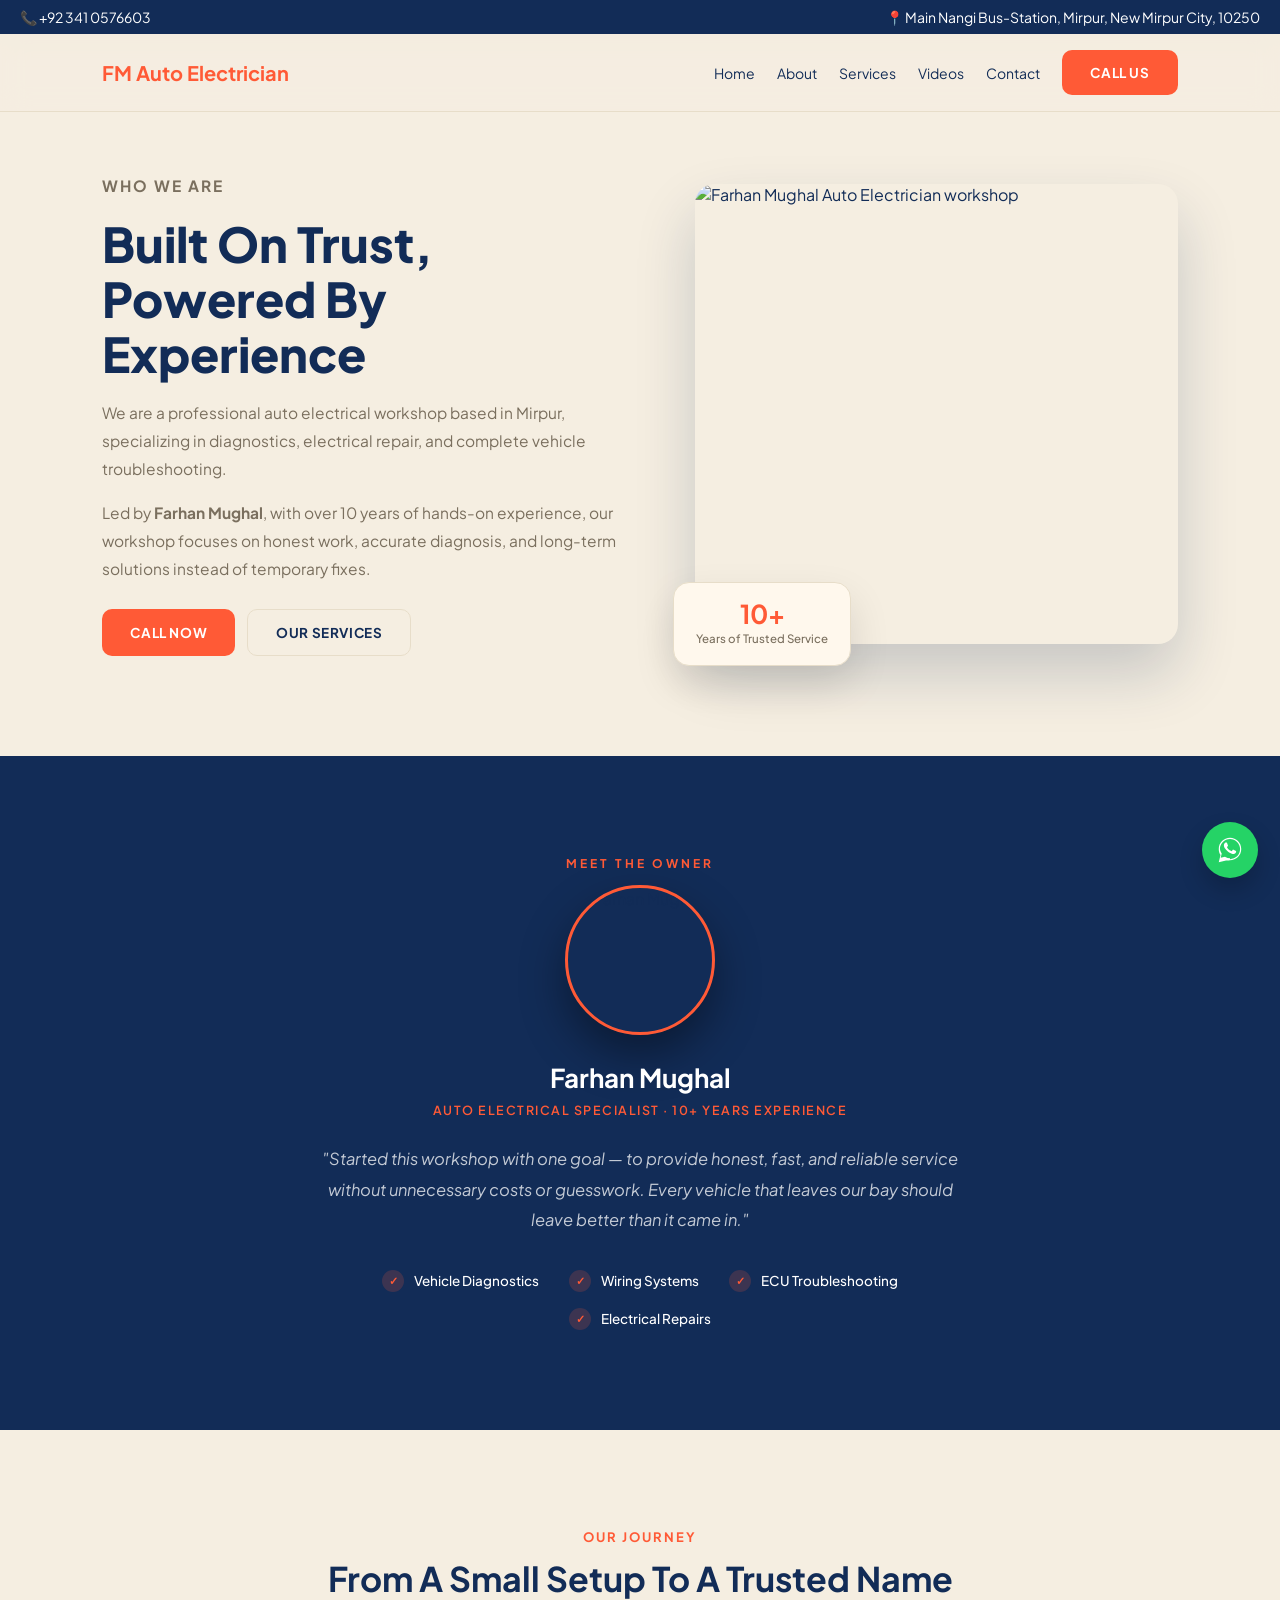
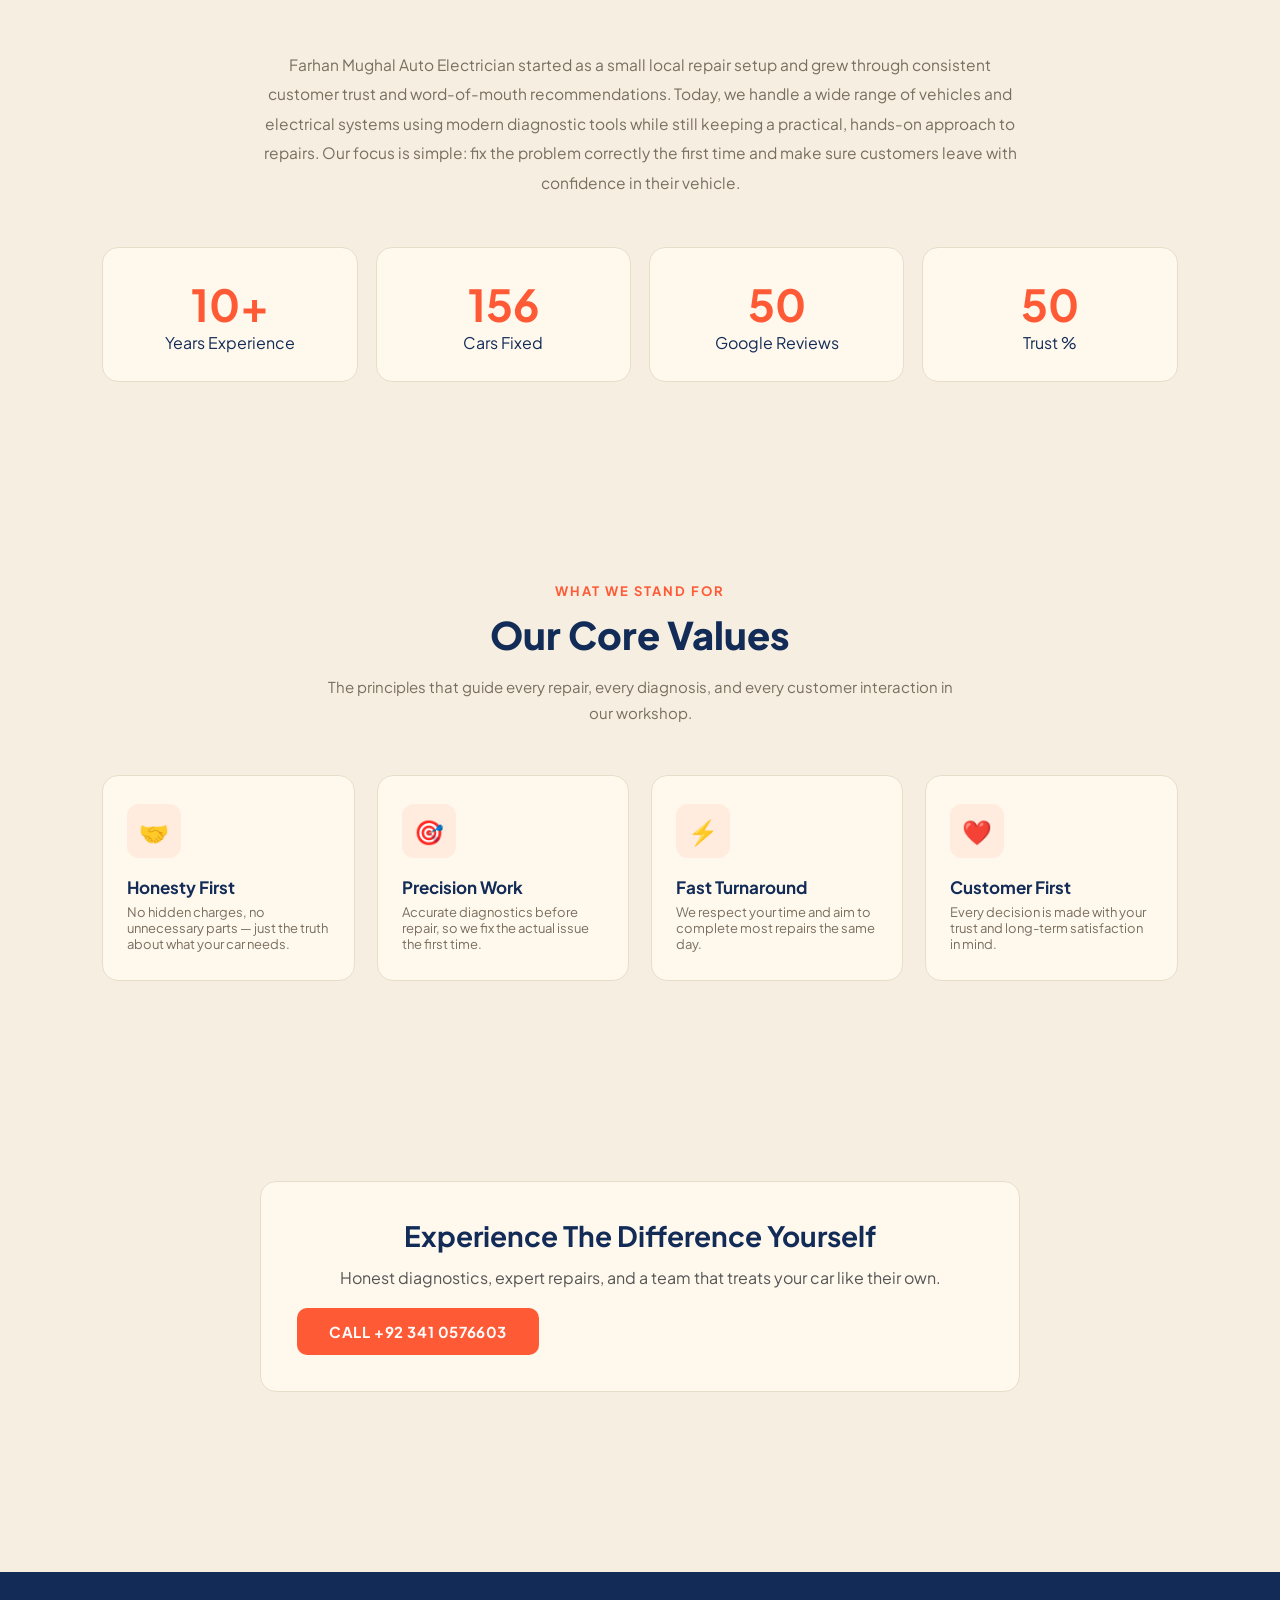
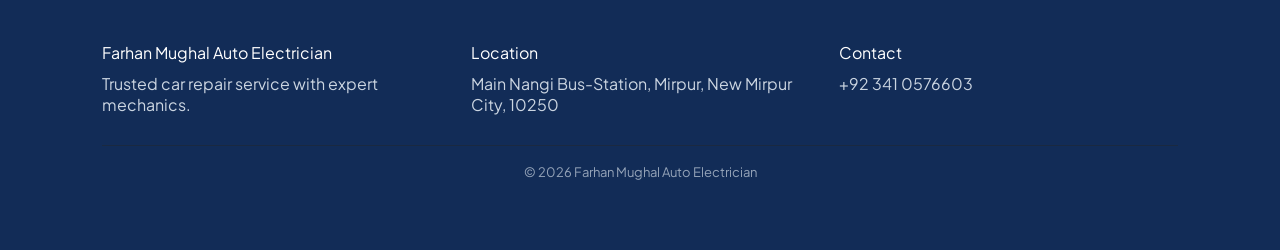
==== about.html @ 9ba1521e "Files Added (i)." ====
<!DOCTYPE html>
<html lang="en">

<head>
  <meta charset="UTF-8" />
  <meta name="viewport" content="width=device-width, initial-scale=1.0" />
  <title>About Us - Farhan Mughal Auto Electrician</title>
  <link rel="stylesheet" href="style.css">

  <link href="https://fonts.googleapis.com/css2?family=Plus+Jakarta+Sans:wght@300;400;500;600;700;800&display=swap" rel="stylesheet">

  <style>
    /* ===== ABOUT HERO ===== */
    .about-hero {
      padding-top: 60px;
    }

    .about-hero-grid {
      display: grid;
      grid-template-columns: 1.05fr 0.95fr;
      gap: 60px;
      align-items: center;
    }

    .about-hero-text h1 {
      font-size: clamp(32px, 4vw, 48px);
      font-weight: 800;
      color: var(--dark);
      line-height: 1.15;
      margin-bottom: 18px;
    }

    .about-hero-text p {
      color: var(--muted);
      line-height: 1.8;
      font-size: 15.5px;
      margin-bottom: 16px;
      max-width: 520px;
    }

    .about-hero-text .hero-buttons {
      margin-top: 26px;
      margin-bottom: 0;
    }

    .about-hero-image {
      position: relative;
    }

    .about-hero-image img {
      width: 100%;
      height: 460px;
      object-fit: cover;
      border-radius: 20px;
      box-shadow: 0 30px 60px rgba(18, 44, 87, 0.2);
      display: block;
    }

    .about-hero-badge {
      position: absolute;
      bottom: -22px;
      left: -22px;
      background: var(--card);
      border: 1px solid var(--border);
      border-radius: 16px;
      padding: 18px 22px;
      box-shadow: 0 18px 40px rgba(0, 0, 0, 0.12);
      display: flex;
      align-items: center;
      gap: 4px;
      flex-direction: column;
    }

    .about-hero-badge strong {
      font-size: 26px;
      color: var(--primary);
      line-height: 1;
    }

    .about-hero-badge span {
      font-size: 11.5px;
      color: var(--muted);
      text-align: center;
      line-height: 1.4;
      font-weight: 500;
    }

    /* Light-background outline button variant (dark hero uses .btn.outline already) */
    .btn.outline-dark {
      background: transparent;
      border: 1px solid var(--border);
      color: var(--dark);
      box-shadow: none;
    }

    .btn.outline-dark:hover {
      background: var(--dark);
      color: #fff;
      border-color: var(--dark);
    }

    @media (max-width: 900px) {
      .about-hero-grid {
        grid-template-columns: 1fr;
      }

      .about-hero-image {
        order: -1;
      }

      .about-hero-text {
        text-align: center;
      }

      .about-hero-text p {
        margin-left: auto;
        margin-right: auto;
      }

      .about-hero-text .hero-buttons {
        justify-content: center;
      }

      .about-hero-badge {
        position: static;
        margin: 18px auto 0;
      }
    }

    /* ===== OWNER SPOTLIGHT ===== */
    #owner.owner-spotlight-section {
      background: var(--dark);
      text-align: center;
    }

    .owner-photo-wrap {
      width: 150px;
      height: 150px;
      border-radius: 50%;
      overflow: hidden;
      margin: 0 auto 26px;
      border: 3px solid var(--primary);
      box-shadow: 0 20px 45px rgba(0, 0, 0, 0.4);
    }

    .owner-photo-wrap img {
      width: 100%;
      height: 100%;
      object-fit: cover;
      display: block;
    }

    .owner-spotlight-section h3 {
      color: #fff;
      font-size: 26px;
      font-weight: 700;
      margin-bottom: 8px;
    }

    .owner-role {
      color: var(--primary);
      font-weight: 600;
      font-size: 12.5px;
      text-transform: uppercase;
      letter-spacing: 1.5px;
      margin-bottom: 26px;
    }

    .owner-quote {
      max-width: 640px;
      margin: 0 auto 34px;
      color: rgba(255, 255, 255, 0.75);
      font-size: 16.5px;
      line-height: 1.85;
      font-style: italic;
    }

    .owner-creds {
      list-style: none;
      display: flex;
      flex-wrap: wrap;
      justify-content: center;
      gap: 16px 30px;
      max-width: 680px;
      margin: 0 auto;
      padding: 0;
    }

    .owner-creds li {
      display: flex;
      align-items: center;
      gap: 10px;
      font-size: 13.5px;
      font-weight: 500;
      color: #fff;
    }

    .owner-creds li::before {
      content: "✓";
      width: 22px;
      height: 22px;
      border-radius: 50%;
      background: rgba(255, 90, 54, 0.18);
      color: var(--primary);
      display: flex;
      align-items: center;
      justify-content: center;
      font-size: 11px;
      font-weight: bold;
      flex-shrink: 0;
    }

    @media (max-width: 600px) {
      .owner-creds {
        flex-direction: column;
        align-items: center;
      }
    }

    /* ===== STORY / JOURNEY ===== */
    .story-copy {
      max-width: 760px;
      margin: 0 auto 50px;
      text-align: center;
      color: var(--muted);
      line-height: 1.9;
      font-size: 15.5px;
    }

    /* ===== CTA CARD ===== */
    .cta-card {
      max-width: 760px;
      margin: 0 auto;
      text-align: center;
      align-items: center;
    }

    .cta-card .btn {
      text-decoration: none;
    }
  </style>
</head>

<body>
  <div class="top-bar">
    <div class="top-bar-left">
      📞 +92 341 0576603
    </div>

    <div class="top-bar-right">
      📍 Main Nangi Bus-Station, Mirpur, New Mirpur City, 10250
    </div>
  </div>

  <!-- NAV -->
  <div class="navbar">
    <div class="logo">
      FM <span>Auto Electrician</span>
    </div>

    <button type="button" class="menu-toggle" id="menuToggle" aria-label="Open menu">☰</button>

    <ul>
      <li><a href="index.html">Home</a></li>
      <li><a href="about.html">About</a></li>
      <li><a href="index.html#services">Services</a></li>
      <li><a href="videos.html">Videos</a></li>
      <li><a href="index.html#contact">Contact</a></li>
      <li><a href="tel:+923410576603" class="btn" style="text-decoration:none; color:white;">Call Us</a></li>
    </ul>
  </div>

  <div class="sidebar" id="sidebar" aria-hidden="true">
    <div class="close-btn" id="closeBtn" role="button" tabindex="0" aria-label="Close menu">✕</div>
    <a href="index.html">Home</a>
    <a href="about.html">About</a>
    <a href="index.html#services">Services</a>
    <a href="videos.html">Videos</a>
    <a href="index.html#contact">Contact</a>
    <a href="tel:+923410576603" class="call-btn">Call Us</a>
  </div>
  <div class="overlay" id="overlay"></div>

  <!-- ABOUT HERO -->
  <section class="about-hero">
    <div class="about-hero-grid">

      <div class="about-hero-text">
        <p class="services-eyebrow">Who We Are</p>
        <h1>Built On Trust, Powered By Experience</h1>
        <p>
          We are a professional auto electrical workshop based in Mirpur, specializing in diagnostics,
          electrical repair, and complete vehicle troubleshooting.
        </p>
        <p>
          Led by <strong>Farhan Mughal</strong>, with over 10 years of hands-on experience, our workshop
          focuses on honest work, accurate diagnosis, and long-term solutions instead of temporary fixes.
        </p>

        <div class="hero-buttons">
          <a href="tel:+923410576603" class="btn primary" style="text-decoration:none;">Call Now</a>
          <a href="index.html#services" class="btn outline-dark" style="text-decoration:none;">Our Services</a>
        </div>
      </div>

      <div class="about-hero-image">
        <img src="workshop.jpg" alt="Farhan Mughal Auto Electrician workshop">
        <div class="about-hero-badge">
          <strong>10+</strong>
          <span>Years of Trusted Service</span>
        </div>
      </div>

    </div>
  </section>

  <!-- MEET THE OWNER -->
  <section id="owner" class="owner-spotlight-section">
    <p class="arsenal-eyebrow">Meet The Owner</p>

    <div class="owner-photo-wrap">
      <img src="WhatsApp Image 2026-06-18 at 8.14.59 PM.jpeg" alt="Farhan Mughal">
    </div>

    <h3>Farhan Mughal</h3>
    <p class="owner-role">Auto Electrical Specialist · 10+ Years Experience</p>

    <p class="owner-quote">
      "Started this workshop with one goal — to provide honest, fast, and reliable service without
      unnecessary costs or guesswork. Every vehicle that leaves our bay should leave better than it came in."
    </p>

    <ul class="owner-creds">
      <li>Vehicle Diagnostics</li>
      <li>Wiring Systems</li>
      <li>ECU Troubleshooting</li>
      <li>Electrical Repairs</li>
    </ul>
  </section>

  <!-- OUR JOURNEY / STORY -->
  <section id="story">
    <p class="services-eyebrow" style="text-align:center;">Our Journey</p>
    <h2 class="section-title">From A Small Setup To A Trusted Name</h2>

    <p class="story-copy">
      Farhan Mughal Auto Electrician started as a small local repair setup and grew through consistent
      customer trust and word-of-mouth recommendations. Today, we handle a wide range of vehicles and
      electrical systems using modern diagnostic tools while still keeping a practical, hands-on approach
      to repairs. Our focus is simple: fix the problem correctly the first time and make sure customers
      leave with confidence in their vehicle.
    </p>

    <div class="stats">
      <div class="stat">
        <h2 class="count" data-target="10">0</h2>
        <p>Years Experience</p>
      </div>
      <div class="stat">
        <h2 class="count" data-target="500">0</h2>
        <p>Cars Fixed</p>
      </div>
      <div class="stat">
        <h2 class="count" data-target="120">0</h2>
        <p>Google Reviews</p>
      </div>
      <div class="stat">
        <h2 class="count" data-target="100">0</h2>
        <p>Trust %</p>
      </div>
    </div>
  </section>

  <!-- VALUES -->
  <section id="values" class="services-section-v2">
    <p class="services-eyebrow">What We Stand For</p>
    <h2 class="services-heading">Our Core Values</h2>
    <p class="services-subtext">
      The principles that guide every repair, every diagnosis, and every customer interaction in our workshop.
    </p>

    <div class="services-grid-v2">

      <div class="service-card-v2">
        <div class="service-icon-v2">🤝</div>
        <h3>Honesty First</h3>
        <p>No hidden charges, no unnecessary parts — just the truth about what your car needs.</p>
      </div>

      <div class="service-card-v2">
        <div class="service-icon-v2">🎯</div>
        <h3>Precision Work</h3>
        <p>Accurate diagnostics before repair, so we fix the actual issue the first time.</p>
      </div>

      <div class="service-card-v2">
        <div class="service-icon-v2">⚡</div>
        <h3>Fast Turnaround</h3>
        <p>We respect your time and aim to complete most repairs the same day.</p>
      </div>

      <div class="service-card-v2">
        <div class="service-icon-v2">❤️</div>
        <h3>Customer First</h3>
        <p>Every decision is made with your trust and long-term satisfaction in mind.</p>
      </div>

    </div>
  </section>

  <!-- CTA -->
  <section id="about-cta">
    <div class="contact-appointment cta-card">
      <h2>Experience The Difference Yourself</h2>
      <p class="sub-text">Honest diagnostics, expert repairs, and a team that treats your car like their own.</p>
      <a href="tel:+923410576603" class="btn appointment-btn">Call +92 341 0576603</a>
    </div>
  </section>

  <a href="https://wa.me/923410576603?text=Hi%20I%20need%20help%20with%20my%20car%20issue" class="whatsapp-float"
    target="_blank" aria-label="Chat with us on WhatsApp">
    <svg viewBox="0 0 32 32" width="30" height="30" fill="currentColor" aria-hidden="true">
      <path
        d="M16.004 3C9.377 3 4 8.373 4 15c0 2.362.688 4.564 1.875 6.417L4 29l7.77-1.833A11.94 11.94 0 0 0 16.004 27C22.63 27 28 21.627 28 15S22.63 3 16.004 3zm0 21.75a9.7 9.7 0 0 1-4.95-1.354l-.355-.21-4.61 1.088 1.104-4.49-.232-.368A9.71 9.71 0 0 1 5.25 15c0-5.937 4.816-10.75 10.754-10.75 5.937 0 10.746 4.813 10.746 10.75 0 5.938-4.809 10.75-10.746 10.75zm5.895-8.05c-.322-.161-1.905-.94-2.2-1.048-.295-.108-.51-.161-.724.161-.214.322-.83 1.048-1.018 1.263-.188.215-.376.242-.698.081-.322-.161-1.36-.501-2.59-1.598-.957-.853-1.603-1.907-1.791-2.229-.188-.322-.02-.496.141-.657.145-.144.322-.376.483-.564.161-.188.214-.322.322-.537.107-.215.053-.403-.027-.564-.08-.161-.724-1.745-.992-2.39-.261-.628-.526-.543-.724-.553l-.617-.011c-.215 0-.564.08-.859.403-.295.322-1.126 1.1-1.126 2.684 0 1.584 1.153 3.115 1.314 3.33.161.215 2.267 3.463 5.494 4.858.768.332 1.367.53 1.834.678.771.245 1.472.21 2.027.128.618-.092 1.905-.78 2.174-1.532.268-.752.268-1.397.188-1.532-.08-.134-.295-.215-.617-.376z" />
    </svg>
  </a>

  <!-- FOOTER -->
  <footer>
    <div class="footer-grid">

      <div>
        <div class="footer-title">Farhan Mughal Auto Electrician</div>
        <p>Trusted car repair service with expert mechanics.</p>
      </div>

      <div>
        <div class="footer-title">Location</div>
        <p>Main Nangi Bus-Station, Mirpur, New Mirpur City, 10250</p>
      </div>

      <div>
        <div class="footer-title">Contact</div>
        <p>+92 341 0576603</p>
      </div>

    </div>

    <div class="footer-bottom">
      © 2026 Farhan Mughal Auto Electrician
    </div>
  </footer>

  <script>
    /* COUNTERS */
    const counters = document.querySelectorAll(".count");
    counters.forEach(c => {
      const update = () => {
        const t = +c.dataset.target;
        let n = +c.innerText;
        const inc = t / 90;
        if (n < t) {
          c.innerText = Math.ceil(n + inc);
          setTimeout(update, 20);
        } else {
          c.innerText = t + "+";
        }
      };
      const obs = new IntersectionObserver(e => {
        e.forEach(x => x.isIntersecting && update());
      }, { threshold: 0.6 });
      obs.observe(c);
    });

    /* SECTION REVEAL */
    const sections = document.querySelectorAll("section");
    const sObs = new IntersectionObserver(e => {
      e.forEach(x => {
        if (x.isIntersecting) x.target.classList.add("show");
      });
    }, { threshold: 0.12 });
    sections.forEach(s => sObs.observe(s));

    /* MOBILE MENU */
    const menuToggle = document.getElementById("menuToggle");
    const sidebar = document.getElementById("sidebar");
    const overlay = document.getElementById("overlay");
    const closeBtn = document.getElementById("closeBtn");

    function openMenu() {
      sidebar.classList.add("open");
      overlay.classList.add("show");
      document.body.classList.add("menu-open");
      sidebar.setAttribute("aria-hidden", "false");
    }

    function closeMenu() {
      sidebar.classList.remove("open");
      overlay.classList.remove("show");
      document.body.classList.remove("menu-open");
      sidebar.setAttribute("aria-hidden", "true");
    }

    menuToggle.addEventListener("click", openMenu);
    closeBtn.addEventListener("click", closeMenu);
    closeBtn.addEventListener("keydown", (e) => {
      if (e.key === "Enter" || e.key === " ") closeMenu();
    });
    overlay.addEventListener("click", closeMenu);
    sidebar.querySelectorAll("a").forEach((link) => link.addEventListener("click", closeMenu));

    /* NAVBAR SCROLL STATE */
    const navbarEl = document.querySelector(".navbar");
    function handleNavScroll() {
      if (window.scrollY > 40) {
        navbarEl.classList.add("scrolled");
      } else {
        navbarEl.classList.remove("scrolled");
      }
    }
    window.addEventListener("scroll", handleNavScroll, { passive: true });
    handleNavScroll();
  </script>

</body>

</html>
---- style.css ----
:root {
    --primary: #FF5A36;
    --primary-dark: #E2431E;
    --dark: #122C57;
    --dark2: #1E4488;
    --blue-accent: #2F6FED;
    --blue-accent-dark: #1E4EC7;
    --muted: #7A6F5E;
    --bg: #F5EEE1;
    --card: #FFF8ED;
    --border: #E7DDC9;
  }

  * {
    margin: 0;
    padding: 0;
    box-sizing: border-box;
    font-family: 'Plus Jakarta Sans', sans-serif;
  }

  html {
    scroll-behavior: smooth;
    overflow-x: hidden;
    width: 100%;
  }

  body {
    background: var(--bg);
    color: var(--dark);
    overflow-x: hidden;
    width: 100%;
    min-height: 100vh;
    touch-action: pan-y;
  }

  body.menu-open {
    overflow: hidden;
  }

  /* NAV */
  .navbar {
    position: sticky;
    top: 0;
    z-index: 1000;
    display: flex;
    justify-content: space-between;
    align-items: center;
    padding: 16px 8%;
    width: 100%;
    max-width: 100%;
    background: rgba(245, 238, 225, 0.78);
    backdrop-filter: blur(14px);
    border-bottom: 1px solid var(--border);
  }

  .logo {
    font-size: clamp(16px, 4vw, 20px);
    font-weight: 700;
    color: var(--primary);
    min-width: 0;
  }

  .navbar ul {
    display: flex;
    gap: 22px;
    list-style: none;
    align-items: center;
    font-size: 14px;
  }

  .navbar ul li a {
    color: inherit;
    text-decoration: none;
    cursor: pointer;
    transition: color 0.2s;
  }

  .navbar ul li a:hover {
    color: var(--primary);
  }

  .hero,
  section {
    scroll-margin-top: 72px;
  }
  .btn {
    position: relative;
    display: inline-flex;
    align-items: center;
    justify-content: center;
    background: var(--primary);
    color: white;
    border: none;
    padding: 14px 28px;
    border-radius: 10px;
    cursor: pointer;
    font-weight: 700;
    font-size: 13.5px;
    text-transform: uppercase;
    letter-spacing: 0.6px;
    transition: background 0.25s ease, transform 0.15s ease;
  }
  
  .btn:hover {
    background: var(--primary-dark);
  }
  
  .btn:active {
    transform: scale(0.98);
  }
  
  .btn.blue {
    background: var(--blue-accent);
  }
  
  .btn.blue:hover {
    background: var(--blue-accent-dark);
  }
  
  .btn.outline {
    background: transparent;
    border: 1px solid rgba(245, 238, 225, 0.65);
  }
  
  .btn.outline:hover {
    background: rgba(245, 238, 225, 0.12);
  }

  /* HERO */
  .hero {
    height: 92vh;
    display: flex;
    align-items: center;
    padding: 0 8%;
    position: relative;
  }

  .hero-bg-video {
    position: absolute;
    inset: 0;
    width: 100%;
    height: 100%;
    object-fit: cover;
    z-index: 0;
    background: var(--dark);
    filter: brightness(0.55);
  }

  .hero-overlay {
    position: absolute;
    inset: 0;
    z-index: 1;
    background: linear-gradient(135deg,
        rgba(18, 44, 87, 0.88) 0%,
        rgba(30, 41, 59, 0.72) 45%,
        rgba(11, 18, 32, 0.88) 100%);
  }

  .hero-content {
    position: relative;
    z-index: 2;
    max-width: 680px;
    color: white;
    margin-top: -35px;
  }

  .hero h1 {
    font-size: 56px;
    line-height: 1.05;
  }

  .hero p {
    margin-top: 14px;
    color: #cbd5e1;
    margin-bottom: 10px
  }

  .hero-timing {
    display: inline-flex;
    align-items: center;
    gap: 8px;
    background: rgba(255, 255, 255, 0.1);
    border: 1px solid rgba(255, 255, 255, 0.25);
    backdrop-filter: blur(6px);
    color: #f1f5f9;
    font-size: 13px;
    font-weight: 500;
    padding: 8px 16px;
    border-radius: 999px;
    margin-bottom: 20px;
  }
  
  .hero-timing-sep {
    color: rgba(255, 255, 255, 0.4);
  }
  
  .hero-timing-dot {
    width: 8px;
    height: 8px;
    border-radius: 50%;
    background: #4ade80;
    box-shadow: 0 0 0 3px rgba(74, 222, 128, 0.25);
    flex-shrink: 0;
  }
  
  .hero-timing-dot.dot-closed {
    background: #f87171;
    box-shadow: 0 0 0 3px rgba(248, 113, 113, 0.25);
  }

  /* SECTION SYSTEM */
  section {
    padding: 100px 8%;
    opacity: 0;
    transform: translateY(25px);
    transition: 0.7s ease;
  }

  section.show {
    opacity: 1;
    transform: translateY(0);
  }

  .section-title {
    font-size: 34px;
    text-align: center;
    margin-bottom: 50px;
  }

  /* SERVICES (redesigned) */
  .services-section-v2 {
    text-align: center;
  }

  .services-eyebrow {
    color: var(--primary);
    font-weight: 700;
    letter-spacing: 2px;
    font-size: 13px;
    text-transform: uppercase;
    margin-bottom: 12px;
  }

  .services-heading {
    font-size: 38px;
    font-weight: 800;
    color: var(--dark);
    margin-bottom: 16px;
  }

  .services-subtext {
    color: var(--muted);
    max-width: 640px;
    margin: 0 auto 50px;
    line-height: 1.7;
    font-size: 15px;
  }

  .services-grid-v2 {
    display: grid;
    grid-template-columns: repeat(4, 1fr);
    gap: 22px;
    text-align: left;
  }

  .service-card-v2 {
    background: var(--card);
    border: 1px solid var(--border);
    border-radius: 16px;
    padding: 28px 24px;
    transition: 0.3s;
  }

  .service-card-v2:hover {
    transform: translateY(-6px);
    box-shadow: 0 18px 40px rgba(0, 0, 0, 0.08);
  }

  .service-icon-v2 {
    width: 54px;
    height: 54px;
    border-radius: 12px;
    background: rgba(255, 90, 54, 0.08);
    display: flex;
    align-items: center;
    justify-content: center;
    font-size: 24px;
    margin-bottom: 18px;
  }

  .service-card-v2 h3 {
    font-size: 17px;
    color: var(--dark);
    margin-bottom: 6px;
  }

  .service-card-v2 p {
    font-size: 13px;
    color: var(--muted);
  }

  @media (max-width: 1024px) {
    .services-grid-v2 {
      grid-template-columns: repeat(2, 1fr);
    }
  }

  @media (max-width: 600px) {
    .services-grid-v2 {
      grid-template-columns: 1fr;
    }
  }

  /* VIDEO */
  .video-box {
    flex: 1;
    display: flex;
    justify-content: center;
    align-items: center;
  }

  video {
    width: 100%;
    height: 520px;
    object-fit: cover;
    filter: brightness(0.6);
  }

  /* STATS */
  .stats {
    display: grid;
    grid-template-columns: repeat(auto-fit, minmax(220px, 1fr));
    gap: 18px;
  }

  .stat {
    background: var(--card);
    border: 1px solid var(--border);
    border-radius: 16px;
    padding: 28px;
    text-align: center;
  }

  .stat h2 {
    font-size: 44px;
    color: var(--primary);
  }

  /* TESTIMONIALS */
  .testimonial-grid {
    display: grid;
    grid-template-columns: repeat(auto-fit, minmax(280px, 1fr));
    gap: 20px;
  }

  .testimonial {
    background: var(--card);
    border: 1px solid var(--border);
    border-radius: 16px;
    padding: 25px;
    transition: 0.3s;
  }

  .testimonial:hover {
    transform: translateY(-5px);
  }

  .stars {
    color: #fbbf24;
    margin-bottom: 10px;
  }

  /* CONTACT */
  .contact-grid {
    display: grid;
    grid-template-columns: 1fr 1fr;
    gap: 22px;
    align-items: stretch;
  }

  .contact-appointment {
    background: var(--card);
    border: 1px solid var(--border);
    border-radius: 16px;
    padding: 36px;
    display: flex;
    flex-direction: column;
    justify-content: center;
  }

  .contact-appointment h2 {
    font-size: 28px;
    margin-bottom: 14px;
    color: var(--dark);
  }

  .appointment-btn {
    display: inline-block;
    align-self: flex-start;
    width: auto;
    white-space: nowrap;
    padding: 14px 32px;
    font-size: 15px;
  }

  @media (max-width: 768px) {
    .appointment-btn {
      align-self: center;
      white-space: normal;
    }
  }

  @media (max-width: 400px) {
    .appointment-btn {
      width: 100%;
      white-space: normal;
    }
  }

  .map.full-map {
    position: relative;
    width: 100%;
    height: 420px;
    margin-top: 26px;
  }

  @media (max-width: 768px) {
    .map.full-map {
      height: 300px;
    }
  }

  .map,
  .form {
    background: var(--card);
    border-radius: 16px;
    border: 1px solid var(--border);
    overflow: hidden;
    min-width: 0;
  }

  .map iframe {
    position: absolute;
    inset: 0;
    display: block;
    width: 100%;
    height: 100%;
    border: 0;
  }

  .form {
    padding: 20px;
    display: flex;
    flex-direction: column;
    gap: 12px;
  }

  input,
  textarea {
    padding: 12px;
    border: 1px solid var(--border);
    border-radius: 10px;
  }

  .appointment-section {
    text-align: center;
    padding: 50px 20px;
    background: #f8f8f8;
  }

  .appointment-section h2 {
    margin-bottom: 15px;
  }

  .call-text {
    font-size: 18px;
    margin-bottom: 10px;
  }

  .sub-text {
    color: #555;
    margin-bottom: 20px;
  }

  .book-btn {
    display: inline-block;
    padding: 12px 25px;
    background: #ff3b30;
    color: white;
    text-decoration: none;
    border-radius: 6px;
    font-weight: bold;
  }

  .book-btn:hover {
    background: #e63228;
  }

  /* FOOTER */
  footer {
    background: var(--dark);
    color: #cbd5e1;
    padding: 70px 8%;
    margin-top: 80px;
  }

  .footer-grid {
    display: grid;
    grid-template-columns: repeat(auto-fit, minmax(200px, 1fr));
    gap: 30px;
  }

  .footer-title {
    color: white;
    margin-bottom: 10px;
  }

  .footer-bottom {
    margin-top: 30px;
    text-align: center;
    border-top: 1px solid #1f2937;
    padding-top: 18px;
    font-size: 13px;
    opacity: 0.7;
  }

  .top-bar {
    display: flex;
    justify-content: space-between;
    align-items: center;
    flex-wrap: wrap;
    gap: 6px;
    width: 100%;
    max-width: 100%;
    background: var(--dark);
    color: white;
    padding: 8px 20px;
    font-size: 14px;
  }

  .top-bar-left,
  .top-bar-right {
    display: flex;
    align-items: center;
    gap: 6px;
    min-width: 0;
  }

  .top-bar-right {
    word-break: break-word;
  }

  /* Make navbar sit nicely under it */
  nav {
    position: relative;
  }

  /* MODERN VIDEO SECTION */
  .video-section {
    padding: 80px 8%;
    background: var(--card);
    border-top: 1px solid var(--border);
    border-bottom: 1px solid var(--border);
  }

  .video-container {
    max-width: 1200px;
    margin: auto;
    display: grid;
    grid-template-columns: 1.1fr 0.9fr;
    align-items: center;
    gap: 80px;
  }

  .video-text {
    flex: 1.2;
    max-width: 550px;
    text-align: left;
    position: static;
    color: var(--dark);
  }

  .video-text h2 {
    font-size: 36px;
    font-weight: 700;
    line-height: 1.2;
    margin-bottom: 20px;
    color: var(--dark);
  }

  .video-text p {
    color: var(--muted);
    line-height: 1.7;
    font-size: 16px;
    margin-bottom: 24px;
  }

  .video-text {
    display: flex;
    flex-direction: column;
    justify-content: center;
    max-width: 550px;
  }

  .video-text h2 {
    font-size: 42px;
    line-height: 1.2;
    margin-bottom: 20px;
  }

  .video-text p {
    margin-bottom: 28px;
    line-height: 1.8;
  }

  /* Styled Feature List */
  .video-text ul {
    list-style: none;
    padding: 0;
    margin: 0;
    display: flex;
    flex-direction: column;
    gap: 14px;
  }

  .video-text ul li {
    display: flex;
    align-items: center;
    gap: 12px;
    font-size: 15px;
    font-weight: 500;
    color: var(--dark);
  }

  /* Custom checkmarks instead of generic bullets */
  .video-text ul li::before {
    content: "✓";
    display: flex;
    align-items: center;
    justify-content: center;
    width: 22px;
    height: 22px;
    background: rgba(255, 90, 54, 0.1);
    color: var(--primary);
    border-radius: 50%;
    font-weight: bold;
    font-size: 12px;
    flex-shrink: 0;
  }

  /* Enhanced Video Container */
  .video-box {
    flex: 0.8;
    display: flex;
    justify-content: center;
    position: relative;
    background: var(--card);
  }

  .workshop-video {
    width: 290px;
    height: 515px;
    object-fit: cover;
    border-radius: 16px;
    background: #000;
    box-shadow: 0 20px 40px rgba(0, 0, 0, 0.15);
    position: relative;
    z-index: 1;
    filter: none;
  }

  .workshop-video {
    width: 100%;
    max-width: 340px;
    height: 500px;
    object-fit: cover;
    border-radius: 20px;
    background: #000;
    border: 1px solid var(--border);
    box-shadow: 0 20px 50px rgba(0, 0, 0, .15);
  }

  /* RESPONSIVE DESIGN FOR TABLETS & PHONES */
  @media (max-width: 968px) {
    .video-container {
      flex-direction: column-reverse;
      gap: 40px;
      text-align: center;
    }

    .video-text {
      max-width: 100%;
      text-align: center;
    }

    .video-text h2 {
      font-size: 28px;
    }

    .video-text ul {
      align-items: inline-start;
      display: inline-flex;
      text-align: left;
      margin: 0 auto;
    }
  }

  .shop-banner {
    width: 100%;
    display: flex;
    justify-content: center;
    background: var(--card);
    padding: 10px 0;
  }

  .shop-banner img {
    width: 95%;
    max-width: 1400px;
    height: 140px;
    object-fit: contain;
    border-radius: 8px;
  }

  .appointment-section {
    padding: 60px 20px;
    background: #f8f8f8;
  }

  /* MAIN 2-COLUMN LAYOUT */
  .appointment-container {
    max-width: 1100px;
    margin: auto;
    display: flex;
    align-items: center;
    justify-content: space-between;
    gap: 40px;
  }

  /* LEFT SIDE */
  .appointment-left {
    flex: 1;
    text-align: left;
  }

  .appointment-left h2 {
    font-size: 30px;
    margin-bottom: 15px;
  }

  .call-text {
    font-size: 18px;
    margin-bottom: 10px;
  }

  .sub-text {
    color: #555;
    margin-bottom: 20px;
  }

  .book-btn {
    display: inline-block;
    padding: 12px 25px;
    background: #ff3b30;
    color: white;
    text-decoration: none;
    border-radius: 6px;
    font-weight: bold;
  }

  /* RIGHT SIDE IMAGE */
  .appointment-right {
    flex: 1;
    display: flex;
    justify-content: center;
  }

  .appointment-right img {
    width: 100%;
    max-width: 500px;
    height: 250px;
    object-fit: contain;
    border-radius: 10px;
  }

  #why-us.arsenal-section {
    padding: 110px 8%;
    background: var(--dark);
    text-align: center;
    perspective: 1400px;
  }

  .arsenal-eyebrow {
    color: var(--primary);
    font-weight: 700;
    letter-spacing: 3px;
    font-size: 12px;
    text-transform: uppercase;
    margin-bottom: 14px;
  }

  .arsenal-title {
    font-family: 'Plus Jakarta Sans', sans-serif;
    font-weight: 800;
    font-size: clamp(32px, 5vw, 52px);
    letter-spacing: -0.5px;
    text-transform: uppercase;
    color: #ffffff;
    margin-bottom: 16px;
  }

  .arsenal-subtext {
    color: rgba(255, 255, 255, 0.6);
    font-size: 15px;
    max-width: 560px;
    margin: 0 auto 54px;
    line-height: 1.6;
  }

  .arsenal-grid {
    display: grid;
    grid-template-columns: repeat(3, 1fr);
    gap: 22px;
    text-align: left;
  }

  .arsenal-card {
    position: relative;
    height: 360px;
    border-radius: 8px;
    overflow: hidden;
    background-size: cover;
    background-position: center;
    background-color: var(--dark2);
    isolation: isolate;
    transform-style: preserve-3d;
    transition: transform 0.5s cubic-bezier(0.16, 1, 0.3, 1), box-shadow 0.5s ease;
  }

  .arsenal-card::before {
    content: "";
    position: absolute;
    inset: 0;
    background: linear-gradient(180deg, rgba(18, 44, 87, 0.1) 35%, rgba(8, 12, 24, 0.92) 100%);
    z-index: 1;
    transition: opacity 0.4s ease;
  }

  .arsenal-card::after {
    content: "";
    position: absolute;
    inset: 0;
    background: rgba(8, 12, 24, 0.25);
    z-index: 0;
    transition: background 0.4s ease;
  }

  /* premium diagonal shine sweep */
  .arsenal-card .arsenal-shine {
    position: absolute;
    inset: 0;
    z-index: 2;
    pointer-events: none;
    background: linear-gradient(115deg, transparent 40%, rgba(255, 255, 255, 0.18) 50%, transparent 60%);
    transform: translateX(-120%);
    transition: transform 0.85s ease;
  }

  .arsenal-card:hover .arsenal-shine {
    transform: translateX(120%);
  }

  .arsenal-card:hover {
    transform: translateY(-10px) rotateX(3deg) rotateY(-3deg) scale(1.015);
    box-shadow: 0 30px 55px rgba(0, 0, 0, 0.45);
  }

  .arsenal-card:hover::after {
    background: rgba(8, 12, 24, 0);
  }

  .arsenal-card.cta {
    border: 1px solid rgba(255, 90, 54, 0.35);
  }

  .arsenal-card-content {
    position: relative;
    z-index: 3;
    padding: 26px 24px;
    height: 100%;
    display: flex;
    flex-direction: column;
    justify-content: flex-end;
  }

  .arsenal-line {
    display: block;
    width: 34px;
    height: 3px;
    background: var(--primary);
    border-radius: 2px;
    margin-bottom: 14px;
    transition: width 0.4s cubic-bezier(0.16, 1, 0.3, 1);
  }

  .arsenal-card:hover .arsenal-line {
    width: 56px;
  }

  .arsenal-card h3 {
    font-size: 19px;
    font-weight: 700;
    color: #fff;
    margin-bottom: 8px;
    letter-spacing: 0.3px;
  }

  .arsenal-card p {
    font-size: 13.5px;
    color: rgba(255, 255, 255, 0.75);
    line-height: 1.6;
    max-width: 240px;
  }

  .arsenal-card .arsenal-cta-btn {
    display: inline-flex;
    align-items: center;
    gap: 6px;
    margin-top: 14px;
    font-size: 12.5px;
    font-weight: 700;
    color: #fff;
    background: var(--primary);
    padding: 8px 14px;
    border-radius: 30px;
    width: fit-content;
    text-decoration: none;
    transition: transform 0.3s ease, box-shadow 0.3s ease;
  }

  .arsenal-card .arsenal-cta-btn:hover {
    transform: translateY(-3px);
    box-shadow: 0 10px 22px rgba(255, 90, 54, 0.4);
  }

  #reviews {
    padding: 100px 8%;
    background: var(--bg);
  }

  .reviews-summary {
    display: flex;
    justify-content: center;
    margin-bottom: 40px;
  }

  .rating-box {
    text-align: center;
    background: var(--card);
    border: 1px solid var(--border);
    padding: 30px 50px;
    border-radius: 16px;
  }

  .rating-box h1 {
    font-size: 48px;
    color: var(--primary);
  }

  .review-grid {
    display: grid;
    grid-template-columns: repeat(auto-fit, minmax(280px, 1fr));
    gap: 20px;
  }

  .review-grid.google-style {
    grid-template-columns: repeat(4, 1fr);
  }

  @media (max-width: 1100px) {
    .review-grid.google-style {
      grid-template-columns: repeat(2, 1fr);
    }
  }

  @media (max-width: 600px) {
    .review-grid.google-style {
      grid-template-columns: 1fr;
    }
  }

  /* GOOGLE REVIEWS HEADER */
  .google-reviews-header {
    max-width: 900px;
    margin: 0 auto 40px;
    display: flex;
    align-items: center;
    justify-content: space-between;
    flex-wrap: wrap;
    gap: 20px;
    background: var(--card);
    border: 1px solid var(--border);
    border-radius: 16px;
    padding: 24px 30px;
  }

  .google-reviews-brand {
    display: flex;
    align-items: center;
    gap: 16px;
  }

  .google-g-icon {
    width: 50px;
    height: 50px;
    flex-shrink: 0;
    border-radius: 50%;
    background: var(--card);
    border: 1px solid var(--border);
    display: flex;
    align-items: center;
    justify-content: center;
    font-size: 26px;
    font-weight: 700;
    background: conic-gradient(from 90deg, #4285F4 0deg 90deg, #34A853 90deg 180deg, #FBBC05 180deg 270deg, #EA4335 270deg 360deg);
    -webkit-background-clip: text;
    background-clip: text;
    color: transparent;
  }

  .google-rating-row {
    display: flex;
    align-items: center;
    gap: 10px;
  }

  .google-rating-score {
    font-size: 26px;
    font-weight: 700;
    color: var(--dark);
  }

  .stars-inline {
    color: #fbbf24;
    font-size: 18px;
  }

  .google-reviews-brand p {
    font-size: 13px;
    color: var(--muted);
    margin-top: 2px;
  }

  .google-review-btn {
    text-decoration: none;
    white-space: nowrap;
  }

  @media (max-width: 500px) {
    .google-reviews-header {
      flex-direction: column;
      align-items: flex-start;
      text-align: left;
    }
  }

  .review-card {
    background: var(--card);
    border: 1px solid var(--border);
    border-radius: 16px;
    padding: 20px;
    transition: 0.3s;
  }

  .review-card p {
    display: -webkit-box;
    -webkit-line-clamp: 3;
    -webkit-box-orient: vertical;
    overflow: hidden;
  }

  .review-card.expanded p {
    -webkit-line-clamp: unset;
    overflow: visible;
  }

  .read-more {
    display: block;
    margin-top: 4px;
    color: var(--muted);
    font-size: 13px;
    font-weight: 500;
    cursor: pointer;
  }

  .read-more:hover {
    color: var(--primary);
  }

  .review-card:hover {
    transform: translateY(-5px);
    box-shadow: 0 18px 40px rgba(0, 0, 0, 0.08);
  }

  .review-top {
    display: flex;
    align-items: center;
    gap: 12px;
    margin-bottom: 10px;
  }

  .avatar {
    width: 38px;
    height: 38px;
    border-radius: 50%;
    background: var(--primary);
    color: white;
    display: flex;
    align-items: center;
    justify-content: center;
    font-weight: bold;
  }

  .review-top h4 {
    margin: 0;
    font-size: 14px;
  }

  .review-top span {
    font-size: 12px;
    color: var(--muted);
  }

  .review-card p {
    font-size: 14px;
    color: var(--dark);
    line-height: 1.6;
  }

  .stars {
    color: #fbbf24;
    margin-bottom: 8px;
  }

  .whatsapp-float {
    position: fixed;
    bottom: 22px;
    right: 22px;
    width: 56px;
    height: 56px;
    background: #25D366;
    color: white;
    border-radius: 50%;
    display: flex;
    align-items: center;
    justify-content: center;
    font-size: 26px;
    text-decoration: none;
    box-shadow: 0 12px 25px rgba(0, 0, 0, 0.2);
    z-index: 9999;
    transition: 0.3s;
  }

  .whatsapp-float:hover {
    transform: scale(1.1);
    box-shadow: 0 18px 35px rgba(0, 0, 0, 0.25);
  }

  .hero-content {
    position: relative;
    max-width: 750px;
    color: white;
  }

  .tagline {
    font-size: 14px;
    color: #FFB199;
    margin-bottom: 10px;
    font-weight: 500;
  }

  .hero h1 {
    font-size: 52px;
    line-height: 1.1;
    margin-bottom: 15px;
  }

  .subtext {
    font-size: 16px;
    color: #cbd5e1;
    margin-bottom: 25px;
    max-width: 600px;
  }

  .hero-buttons {
    display: flex;
    gap: 12px;
    margin-bottom: 30px;
  }

  .btn.primary {
    background: var(--primary);
  }

  .btn.outline {
    background: transparent;
    border: 1px solid rgba(245, 238, 225, 0.65);
    box-shadow: none;
  }

  .btn.outline:hover {
    background: var(--bg);
    color: var(--dark);
    box-shadow: 0 16px 32px rgba(0, 0, 0, 0.25);
  }

  .hero-stats {
    display: flex;
    gap: 25px;
    margin-top: 20px;
  }

  .hero-stats div {
    text-align: left;
  }

  .hero-stats strong {
    font-size: 22px;
    display: block;
    color: white;
  }

  .hero-stats span {
    font-size: 12px;
    color: #cbd5e1;
  }

  /* =========================
     PROBLEMS WE FIX — infinite marquee (text-over-image cards)
  ========================= */

  #problems.problems-marquee-section {
    padding: 100px 0 !important;
    background: var(--dark);
    overflow: hidden;
  }

  #problems.problems-marquee-section .section-title {
    color: #fff;
    padding: 0 8%;
  }

  .problems-marquee-wrap {
    overflow: hidden;
    width: 100%;
    -webkit-mask-image: linear-gradient(90deg, transparent 0, #000 5%, #000 95%, transparent 100%);
    mask-image: linear-gradient(90deg, transparent 0, #000 5%, #000 95%, transparent 100%);
  }

  .problems-marquee-track {
    display: flex;
    width: max-content;
    gap: 20px;
    animation: problems-scroll 32s linear infinite;
  }

  .problems-marquee-wrap:hover .problems-marquee-track {
    animation-play-state: paused;
  }

  @keyframes problems-scroll {
    from {
      transform: translateX(0);
    }

    to {
      transform: translateX(-50%);
    }
  }

  .problem-slide {
    position: relative;
    flex: 0 0 300px;
    height: 400px;
    border-radius: 8px;
    overflow: hidden;
    background: var(--dark2);
    transform: scale(1);
    transition: transform 0.5s cubic-bezier(0.16, 1, 0.3, 1), box-shadow 0.5s ease;
  }

  .problem-slide:hover {
    transform: scale(1.035) translateY(-6px);
    box-shadow: 0 25px 45px rgba(0, 0, 0, 0.4);
    z-index: 5;
  }

  .problem-slide img {
    position: absolute;
    inset: 0;
    width: 100%;
    height: 100%;
    object-fit: cover;
    filter: grayscale(0.35) contrast(1.15) brightness(0.65);
    transition: transform 0.6s cubic-bezier(0.16, 1, 0.3, 1), filter 0.6s ease;
  }

  .problem-slide:hover img {
    transform: scale(1.08);
    filter: grayscale(0.1) contrast(1.15) brightness(0.75);
  }

  .problem-slide::after {
    content: "";
    position: absolute;
    inset: 0;
    z-index: 1;
    background: linear-gradient(180deg, rgba(18, 44, 87, 0) 45%, rgba(8, 14, 28, 0.85) 100%);
    pointer-events: none;
    transition: opacity 0.4s ease;
  }

  .problem-title-overlay {
    position: absolute;
    left: 22px;
    right: 22px;
    bottom: 20px;
    z-index: 2;
    color: #ffffff;
    font-size: 17px;
    font-weight: 700;
    letter-spacing: 0.2px;
    line-height: 1.35;
    text-shadow: 0 3px 14px rgba(0, 0, 0, 0.55);
    transition: transform 0.5s cubic-bezier(0.16, 1, 0.3, 1);
    pointer-events: none;
  }

  .problem-slide:hover .problem-title-overlay {
    transform: translateY(-4px);
  }

  @media (max-width: 768px) {
    .problem-slide {
      flex: 0 0 240px;
      height: 320px;
    }

    .problem-title-overlay {
      font-size: 15px;
    }
  }

  #brands.brands-marquee-section {
    padding: 70px 0 !important;
    background: var(--dark);
    overflow: hidden;
  }

  .brands-marquee-heading {
    color: white;
    font-size: 30px;
    font-weight: 700;
    text-align: center;
    margin-bottom: 40px;
    padding: 0 8%;
  }

  .marquee-wrap {
    overflow: hidden;
    width: 100%;
  }

  .marquee-track {
    display: flex;
    width: max-content;
    gap: 60px;
    animation: marquee-scroll 25s linear infinite;
  }

  .marquee-wrap:hover .marquee-track {
    animation-play-state: paused;
  }

  .marquee-track span {
    font-size: 22px;
    font-weight: 700;
    color: rgba(255, 255, 255, 0.75);
    white-space: nowrap;
  }

  @keyframes marquee-scroll {
    from {
      transform: translateX(0);
    }

    to {
      transform: translateX(-50%);
    }
  }

  @media (max-width: 768px) {
    .brands-marquee-heading {
      font-size: 22px;
    }

    .marquee-track span {
      font-size: 16px;
    }

    .marquee-track {
      gap: 36px;
    }
  }

  /* GLOBAL SAFETY */
  img,
  video,
  iframe {
    max-width: 100%;
    height: auto;
  }

  @media (max-width: 768px) {
    .top-bar {
      flex-direction: column;
      text-align: center;
      gap: 5px;
      font-size: 12px;
    }
  }

  @media (max-width: 900px) {
    .navbar {
      padding: 12px 5%;
    }
  }

  @media (max-width: 768px) {
    .hero h1 {
      font-size: 32px;
      line-height: 1.2;
    }

    .subtext {
      font-size: 14px;
    }

    .hero-buttons {
      flex-direction: column;
      width: 100%;
    }

    .hero-buttons a {
      width: 100%;
      text-align: center;
    }

    .hero-stats {
      flex-direction: column;
      gap: 10px;
    }
  }

  /* SHOWCASE (IMAGE THUMBNAIL) SECTION */
  .showcase-image-wrap {
    position: relative;
    width: 100%;
    height: 460px;
    border-radius: 16px;
    overflow: hidden;
    border: 1px solid var(--border);
  }

  .showcase-photo {
    width: 100%;
    height: 100%;
    object-fit: cover;
    display: block;
    filter: brightness(0.85);
  }

  .showcase-overlay {
    position: absolute;
    inset: 0;
    display: flex;
    align-items: center;
    justify-content: center;
    text-align: center;
    background: linear-gradient(180deg,
        rgba(18, 44, 87, 0.1) 0%,
        rgba(18, 44, 87, 0.2) 55%,
        rgba(18, 44, 87, 0.7) 100%);
  }

  .showcase-title {
    font-family: 'Plus Jakarta Sans', sans-serif;
    font-weight: 700;
    color: #ffffff;
    font-size: 36px;
    line-height: 1.3;
    text-shadow: 0 8px 30px rgba(0, 0, 0, 0.45);
  }

  @media (max-width: 768px) {
    .showcase-image-wrap {
      height: 320px;
    }

    .showcase-title {
      font-size: 26px;
    }
  }

  /* WHY / PROBLEMS / BRANDS / REVIEWS */
  .review-grid {
    display: grid;
    gap: 18px;
  }

  @media (max-width: 900px) {

    .review-grid,
    .arsenal-grid {
      grid-template-columns: repeat(2, 1fr);
    }
  }

  @media (max-width: 600px) {

    .review-grid,
    .arsenal-grid {
      grid-template-columns: 1fr;
    }

    .arsenal-card {
      height: 300px;
    }
  }

  /* WORKSHOP GALLERY SLIDER (EXPLORE style) */
  #gallery.gallery-section-v2 {
    background: var(--dark);
    padding: 90px 8% !important;
  }

  .gallery-header-v2 {
    display: flex;
    justify-content: space-between;
    align-items: center;
    flex-wrap: wrap;
    gap: 20px;
    margin-bottom: 40px;
  }

  .gallery-heading-v2 {
    font-family: 'Plus Jakarta Sans', sans-serif;
    font-weight: 800;
    font-size: 38px;
    letter-spacing: -0.4px;
    text-transform: uppercase;
    color: #F3E9D8;
  }

  .gallery-nav-v2 {
    display: flex;
    gap: 12px;
    flex-shrink: 0;
  }

  .gallery-arrow-v2 {
    width: 46px;
    height: 46px;
    border-radius: 8px;
    border: 1.5px solid rgba(255, 90, 54, 0.55);
    background: transparent;
    color: #F3E9D8;
    font-size: 22px;
    cursor: pointer;
    display: flex;
    align-items: center;
    justify-content: center;
    transition: 0.25s;
  }

  .gallery-arrow-v2:hover {
    background: var(--primary);
    border-color: var(--primary);
    color: white;
  }

  .gallery-track-v2 {
    display: flex;
    gap: 14px;
    overflow-x: auto;
    scroll-snap-type: x mandatory;
    scrollbar-width: none;
  }

  .gallery-track-v2::-webkit-scrollbar {
    display: none;
  }

  .gallery-slide-v2 {
    position: relative;
    flex: 0 0 22%;
    height: 420px;
    border-radius: 4px;
    overflow: hidden;
    scroll-snap-align: start;
  }

  .gallery-slide-v2.wide {
    flex: 0 0 46%;
  }

  .gallery-slide-v2 img {
    width: 100%;
    height: 100%;
    object-fit: cover;
    display: block;
    filter: brightness(0.85);
    transition: 0.4s ease;
  }

  .gallery-slide-v2:hover img {
    transform: scale(1.04);
    filter: brightness(1);
  }

  .gallery-slide-v2::after {
    content: "";
    position: absolute;
    inset: 0;
    background: linear-gradient(180deg, rgba(0, 0, 0, 0) 55%, rgba(0, 0, 0, 0.65) 100%);
    pointer-events: none;
  }

  .gallery-caption-v2 {
    position: absolute;
    left: 20px;
    bottom: 18px;
    z-index: 2;
    color: rgba(255, 255, 255, 0.9);
    font-size: 12px;
    font-weight: 600;
    letter-spacing: 1.5px;
    text-transform: uppercase;
  }

  @media (max-width: 1024px) {
    .gallery-slide-v2 {
      flex: 0 0 46%;
    }

    .gallery-slide-v2.wide {
      flex: 0 0 70%;
    }
  }

  @media (max-width: 600px) {
    .gallery-heading-v2 {
      font-size: 26px;
    }

    .gallery-slide-v2,
    .gallery-slide-v2.wide {
      flex: 0 0 78%;
      height: 300px;
    }

    .gallery-arrow-v2 {
      width: 38px;
      height: 38px;
      font-size: 18px;
    }
  }

  @media (max-width: 900px) {
    .video-container {
      flex-direction: column;
      text-align: center;
    }

    .video-text {
      text-align: center;
    }

    .video-text ul {
      align-items: center;
    }

    .workshop-video {
      width: 100%;
      max-width: 320px;
    }
  }

  /* CONTACT SECTION */
  @media (max-width: 768px) {
    .contact-grid {
      grid-template-columns: 1fr;
    }

    .map {
      height: 300px;
    }
  }

  /* APPOINTMENT SECTION */
  @media (max-width: 768px) {
    .appointment-container {
      flex-direction: column;
      text-align: center;
    }

    .appointment-left {
      text-align: center;
    }

    .appointment-right img {
      max-width: 100%;
      height: auto;
    }
  }

  /* FOOTER */
  @media (max-width: 768px) {
    .footer-grid {
      grid-template-columns: 1fr;
      text-align: center;
    }
  }

  /* SMALL PHONES EXTRA FIX */
  @media (max-width: 400px) {
    .hero h1 {
      font-size: 26px;
    }

    .section-title {
      font-size: 26px;
    }

    .btn {
      width: 100%;
    }
  }

  .menu-toggle {
    display: none;
    font-size: 26px;
    cursor: pointer;
    line-height: 1;
    padding: 4px;
    background: none;
    border: none;
    color: var(--dark);
  }

  .sidebar {
    position: fixed;
    top: 0;
    right: 0;
    width: min(280px, 85vw);
    height: 100%;
    height: 100dvh;
    background: var(--dark);
    color: white;
    padding: 60px 20px;
    display: flex;
    flex-direction: column;
    gap: 18px;
    transform: translateX(100%);
    transition: transform 0.3s ease;
    z-index: 2000;
    overflow-y: auto;
    overscroll-behavior: contain;
  }

  .sidebar a {
    color: white;
    text-decoration: none;
    font-size: 16px;
  }

  .sidebar a:hover {
    color: var(--primary);
  }

  .sidebar.open {
    transform: translateX(0);
  }

  .close-btn {
    position: absolute;
    top: 15px;
    right: 15px;
    font-size: 22px;
    cursor: pointer;
  }

  .overlay {
    position: fixed;
    inset: 0;
    background: rgba(0, 0, 0, 0.5);
    opacity: 0;
    visibility: hidden;
    transition: 0.3s;
    z-index: 1500;
    touch-action: none;
  }

  .overlay.show {
    opacity: 1;
    visibility: visible;
  }

  @media (max-width: 900px) {
    .menu-toggle {
      display: block;
    }

    .navbar ul {
      display: none;
    }
  }

  @media (max-width: 768px) {
    section,
    #why-us.arsenal-section,
    #reviews,
    .video-section,
    .appointment-section {
      padding-left: 5%;
      padding-right: 5%;
    }

    .hero {
      padding: 60px 5%;
      height: auto;
      min-height: 85vh;
    }

    footer {
      padding: 50px 5%;
    }
  }

  @media (max-width: 900px) {

    .video-container {
      display: flex;
      flex-direction: column !important;
      align-items: center;
      gap: 30px;
      grid-template-columns: 1fr;
    }

    .video-text {
      width: 100%;
      max-width: 100%;
      flex: none;
      text-align: center;
      order: 1;
    }

    .video-box {
      width: 100%;
      max-width: 100%;
      flex: none;
      display: flex;
      justify-content: center;
      order: 2;
    }

    .workshop-video {
      width: 100%;
      max-width: 350px;
      height: auto;
    }

  }

  .hero-timing {
    font-size: 12px;
    padding: 7px 14px;
    flex-wrap: wrap;
  }
  .contact-grid {
    display: grid;
    grid-template-columns: 1fr 1fr;
    gap: 22px;
    align-items: stretch;
  }
  /* WORKSHOP TIMING + SOCIAL SECTION */
.workshop-info {
  display: flex;
  flex-direction: column;
  gap: 16px;
  min-width: 0;
  height: 100%;
}

.timing-card,
.social-card {
  background: var(--card);
  border: 1px solid var(--border);
  border-radius: 16px;
  padding: 24px;
}

.timing-card {
  flex: 1;
  display: flex;
  flex-direction: column;
  justify-content: center;
  gap: 14px;
}

.timing-card-head {
  display: flex;
  align-items: center;
  gap: 10px;
}

.timing-icon {
  width: 40px;
  height: 40px;
  flex-shrink: 0;
  display: flex;
  align-items: center;
  justify-content: center;
  background: rgba(255, 90, 54, 0.1);
  border-radius: 12px;
  font-size: 18px;
}

.timing-card-head h3 {
  font-size: 18px;
  color: var(--dark);
}

.timing-row {
  display: flex;
  align-items: center;
  justify-content: space-between;
  padding: 10px 0;
  border-bottom: 1px dashed var(--border);
  gap: 10px;
}

.timing-row:last-of-type {
  border-bottom: none;
}

.timing-row span {
  color: var(--muted);
  font-size: 14px;
}

.timing-row strong {
  color: var(--dark);
  font-size: 14px;
  text-align: right;
}

.status-badge {
  display: inline-flex;
  align-items: center;
  gap: 8px;
  align-self: flex-start;
  padding: 8px 16px;
  border-radius: 999px;
  font-size: 13px;
  font-weight: 600;
  background: rgba(148, 163, 184, 0.15);
  color: var(--muted);
}

.status-badge.open {
  background: rgba(34, 197, 94, 0.12);
  color: #16a34a;
}

.status-badge.closed {
  background: rgba(255, 90, 54, 0.12);
  color: #dc2626;
}

.status-dot {
  width: 8px;
  height: 8px;
  border-radius: 50%;
  background: var(--muted);
  flex-shrink: 0;
}

.status-dot.dot-open {
  background: #22c55e;
  box-shadow: 0 0 0 3px rgba(34, 197, 94, 0.2);
}

.status-dot.dot-closed {
  background: #ef4444;
  box-shadow: 0 0 0 3px rgba(255, 90, 54, 0.2);
}

.social-card h3 {
  font-size: 18px;
  color: var(--dark);
  margin-bottom: 6px;
}

.social-card p {
  color: var(--muted);
  font-size: 14px;
  margin-bottom: 16px;
}

.social-icons {
  display: flex;
  gap: 12px;
  flex-wrap: wrap;
}

.social-icon {
  display: flex;
  align-items: center;
  gap: 8px;
  padding: 10px 16px;
  border-radius: 10px;
  text-decoration: none;
  font-size: 13px;
  font-weight: 500;
  color: white;
  transition: 0.25s;
  flex: 1;
  justify-content: center;
  min-width: 120px;
}

.social-icon:hover {
  transform: translateY(-3px);
}

.social-icon.tiktok {
  background: #000000;
}

.social-icon.instagram {
  background: linear-gradient(45deg, #f58529, #dd2a7b, #8134af, #515bd4);
}

@media (max-width: 768px) {
  .contact-grid {
    grid-template-columns: 1fr;
  }

  .map {
    height: 300px;
  }

  .timing-card,
  .social-card {
    padding: 20px;
  }

  .social-icons {
    flex-direction: column;
  }

  .social-icon {
    width: 100%;
  }
}

/* FEATURED RIDE (product-shot style) */
.feature-ride-section {
  background: var(--bg);
  padding: 70px 6% !important;
  display: flex;
  justify-content: center;
}

.feature-ride-image-wrap {
  width: 100%;
  max-width: 1100px;
  display: flex;
  justify-content: center;
  align-items: center;
}

.feature-ride-img {
  width: 100%;
  max-width: 900px;
  height: auto;
  object-fit: contain;
  filter: drop-shadow(0 25px 35px rgba(0, 0, 0, 0.18));
}

@media (max-width: 768px) {
  .feature-ride-section {
    padding: 45px 6% !important;
  }
}

/* SMOOTH SCROLL / SECTION TRANSITIONS (premium) */
section {
  opacity: 0;
  transform: translateY(50px) scale(0.97);
  filter: blur(6px);
  transition: opacity 1s cubic-bezier(0.16, 1, 0.3, 1),
              transform 1s cubic-bezier(0.16, 1, 0.3, 1),
              filter 1s cubic-bezier(0.16, 1, 0.3, 1);
  will-change: opacity, transform, filter;
}

section.show {
  opacity: 1;
  transform: translateY(0) scale(1);
  filter: blur(0);
}

/* Staggered, direction-aware reveal for grid/card children once the parent section is shown.
   Uses independent translate/rotate/scale properties (not the `transform` shorthand) so
   each card's own hover effects keep working without being clobbered on reveal. */
.arsenal-grid .arsenal-card,
.services-grid-v2 .service-card-v2,
.review-grid.google-style .review-card,
.stats .stat,
.gallery-track-v2 .gallery-slide-v2 {
  opacity: 0;
  scale: 0.88;
  rotate: -4deg;
  translate: -55px 25px;
  transition: opacity 0.75s cubic-bezier(0.16, 1, 0.3, 1),
              scale 0.75s cubic-bezier(0.16, 1, 0.3, 1),
              rotate 0.75s cubic-bezier(0.16, 1, 0.3, 1),
              translate 0.75s cubic-bezier(0.16, 1, 0.3, 1);
}

.arsenal-grid .arsenal-card:nth-child(even),
.services-grid-v2 .service-card-v2:nth-child(even),
.review-grid.google-style .review-card:nth-child(even),
.stats .stat:nth-child(even),
.gallery-track-v2 .gallery-slide-v2:nth-child(even) {
  rotate: 4deg;
  translate: 55px 25px;
}

section.show .arsenal-grid .arsenal-card,
section.show .services-grid-v2 .service-card-v2,
section.show .review-grid.google-style .review-card,
section.show .stats .stat,
section.show .gallery-track-v2 .gallery-slide-v2 {
  opacity: 1;
  scale: 1;
  rotate: 0deg;
  translate: 0 0;
}

.arsenal-grid .arsenal-card:nth-child(1),
.services-grid-v2 .service-card-v2:nth-child(1),
.review-grid.google-style .review-card:nth-child(1),
.stats .stat:nth-child(1),
.gallery-track-v2 .gallery-slide-v2:nth-child(1) { transition-delay: 0.05s; }

.arsenal-grid .arsenal-card:nth-child(2),
.services-grid-v2 .service-card-v2:nth-child(2),
.review-grid.google-style .review-card:nth-child(2),
.stats .stat:nth-child(2),
.gallery-track-v2 .gallery-slide-v2:nth-child(2) { transition-delay: 0.13s; }

.arsenal-grid .arsenal-card:nth-child(3),
.services-grid-v2 .service-card-v2:nth-child(3),
.review-grid.google-style .review-card:nth-child(3),
.stats .stat:nth-child(3),
.gallery-track-v2 .gallery-slide-v2:nth-child(3) { transition-delay: 0.21s; }

.arsenal-grid .arsenal-card:nth-child(4),
.services-grid-v2 .service-card-v2:nth-child(4),
.review-grid.google-style .review-card:nth-child(4),
.gallery-track-v2 .gallery-slide-v2:nth-child(4) { transition-delay: 0.29s; }

.arsenal-grid .arsenal-card:nth-child(5),
.services-grid-v2 .service-card-v2:nth-child(5),
.review-grid.google-style .review-card:nth-child(5),
.gallery-track-v2 .gallery-slide-v2:nth-child(5) { transition-delay: 0.37s; }

.arsenal-grid .arsenal-card:nth-child(6),
.services-grid-v2 .service-card-v2:nth-child(6),
.review-grid.google-style .review-card:nth-child(6) { transition-delay: 0.45s; }

.services-grid-v2 .service-card-v2:nth-child(7),
.review-grid.google-style .review-card:nth-child(7) { transition-delay: 0.53s; }

.services-grid-v2 .service-card-v2:nth-child(8),
.review-grid.google-style .review-card:nth-child(8) { transition-delay: 0.61s; }

/* Section titles get a subtle premium pop-in */
.section-title,
.arsenal-eyebrow,
.arsenal-title,
.arsenal-subtext,
.services-eyebrow,
.services-heading,
.services-subtext {
  opacity: 0;
  translate: 0 22px;
  scale: 0.97;
  transition: opacity 0.8s cubic-bezier(0.16, 1, 0.3, 1),
              translate 0.8s cubic-bezier(0.16, 1, 0.3, 1),
              scale 0.8s cubic-bezier(0.16, 1, 0.3, 1);
}

section.show .section-title,
section.show .arsenal-eyebrow,
section.show .arsenal-title,
section.show .arsenal-subtext,
section.show .services-eyebrow,
section.show .services-heading,
section.show .services-subtext {
  opacity: 1;
  translate: 0 0;
  scale: 1;
}

section.show .arsenal-eyebrow { transition-delay: 0.02s; }
section.show .arsenal-title { transition-delay: 0.08s; }
section.show .arsenal-subtext { transition-delay: 0.14s; }
section.show .services-eyebrow { transition-delay: 0.02s; }
section.show .services-heading { transition-delay: 0.08s; }
section.show .services-subtext { transition-delay: 0.14s; }

/* Problems marquee: whole strip eases in with a soft scale/opacity reveal, then loops forever */
.problems-marquee-wrap {
  opacity: 0;
  scale: 0.96;
  transition: opacity 0.9s cubic-bezier(0.16, 1, 0.3, 1), scale 0.9s cubic-bezier(0.16, 1, 0.3, 1);
}

section.show .problems-marquee-wrap {
  opacity: 1;
  scale: 1;
}

.feature-ride-img {
  opacity: 0;
  translate: 0 24px;
  scale: 0.96;
  transition: opacity 0.9s cubic-bezier(0.16, 1, 0.3, 1), translate 0.9s cubic-bezier(0.16, 1, 0.3, 1), scale 0.9s cubic-bezier(0.16, 1, 0.3, 1);
}

section.show .feature-ride-img {
  opacity: 1;
  translate: 0 0;
  scale: 1;
}

@media (prefers-reduced-motion: reduce) {

  section,
  .arsenal-grid .arsenal-card,
  .services-grid-v2 .service-card-v2,
  .review-grid.google-style .review-card,
  .stats .stat,
  .gallery-track-v2 .gallery-slide-v2,
  .section-title,
  .arsenal-eyebrow,
  .arsenal-title,
  .arsenal-subtext,
  .services-eyebrow,
  .services-heading,
  .services-subtext,
  .problems-marquee-wrap,
  .feature-ride-img {
    transition: none !important;
    opacity: 1 !important;
    transform: none !important;
    translate: 0 0 !important;
    rotate: 0deg !important;
    scale: 1 !important;
    filter: none !important;
  }

  .problems-marquee-track {
    animation: none !important;
  }
}


/* ============================
   MOBILE "CALL US" BUTTON
   (previously unstyled — needed a real button
   surface so the heartbeat ring below has
   something to pulse around)
============================ */
.sidebar .call-btn {
  display: inline-block;
  text-align: center;
  background: linear-gradient(135deg, var(--primary), var(--primary-dark));
  color: #fff !important;
  padding: 12px 20px;
  border-radius: 12px;
  font-weight: 700;
  font-size: 14px;
  text-decoration: none;
  box-shadow: 0 6px 18px rgba(255, 90, 54, 0.28);
  transition: transform 0.25s ease, box-shadow 0.25s ease;
}

.sidebar .call-btn:hover {
  transform: translateY(-2px);
  box-shadow: 0 12px 26px rgba(255, 90, 54, 0.35);
}


.sidebar .call-btn {
  display: inline-block;
  text-align: center;
  background: var(--primary);
  color: #fff !important;
  padding: 12px 20px;
  border-radius: 10px;
  font-weight: 700;
  font-size: 14px;
  text-decoration: none;
  transition: background 0.25s ease;
}

.sidebar .call-btn:hover {
  background: var(--primary-dark);
}

.whatsapp-float {
  position: fixed;
  bottom: 22px;
  right: 22px;
  width: 56px;
  height: 56px;
  background: #25D366;
  color: white;
  border-radius: 50%;
  display: flex;
  align-items: center;
  justify-content: center;
  font-size: 26px;
  text-decoration: none;
  z-index: 9999;
  transition: transform 0.2s ease;
}

.whatsapp-float:hover {
  transform: scale(1.06);
}
/* ============================================================
   INTERACTIVE SHOP MAP (MapLibre) — sits below the Google embed
   in the #contact section. Matches the site's cream/navy/orange
   design tokens defined at the top of this file.
============================================================ */
.shop-map-v2 {
  margin-top: 26px;
  background: var(--card);
  border: 1px solid var(--border);
  border-radius: 16px;
  overflow: hidden;
}

.shop-map-header {
  display: flex;
  align-items: center;
  justify-content: space-between;
  gap: 16px;
  flex-wrap: wrap;
  padding: 20px 24px;
  border-bottom: 1px solid var(--border);
}

.shop-map-header h3 {
  font-size: 17px;
  color: var(--dark);
  margin-bottom: 4px;
}

.shop-map-header p {
  font-size: 13px;
  color: var(--muted);
}

.shop-map-controls {
  display: flex;
  gap: 8px;
  flex-shrink: 0;
}

.map-ctrl-btn {
  width: 38px;
  height: 38px;
  border-radius: 10px;
  border: 1px solid var(--border);
  background: var(--card);
  color: var(--dark);
  font-size: 16px;
  font-weight: 700;
  cursor: pointer;
  display: flex;
  align-items: center;
  justify-content: center;
  transition: 0.2s;
}

.map-ctrl-btn:hover {
  background: var(--primary);
  border-color: var(--primary);
  color: #fff;
}

.shop-map-canvas {
  width: 100%;
  height: 420px;
}

@media (max-width: 768px) {
  .shop-map-canvas { height: 300px; }
  .shop-map-header { padding: 16px 18px; }
}

/* Custom marker */
.shop-marker {
  width: 20px;
  height: 20px;
  border-radius: 50%;
  background: var(--primary);
  border: 3px solid #fff;
  box-shadow: 0 4px 10px rgba(0, 0, 0, 0.3);
  cursor: pointer;
  position: relative;
}

.shop-marker-pulse {
  position: absolute;
  inset: -3px;
  border-radius: 50%;
  background: rgba(255, 90, 54, 0.45);
  animation: shopMarkerPulse 2.2s ease-out infinite;
  z-index: -1;
}

@keyframes shopMarkerPulse {
  0% { transform: scale(1); opacity: 0.8; }
  100% { transform: scale(2.6); opacity: 0; }
}

/* MapLibre popup overrides — strip default chrome so our card design shows through */
.maplibregl-popup-content {
  padding: 0;
  background: transparent;
  box-shadow: none;
  border-radius: 14px;
}

.maplibregl-popup-tip {
  border-top-color: var(--card) !important;
  border-bottom-color: var(--card) !important;
}

.shop-popup {
  width: 240px;
  background: var(--card);
  border: 1px solid var(--border);
  border-radius: 14px;
  overflow: hidden;
  box-shadow: 0 20px 45px rgba(18, 44, 87, 0.18);
}

.shop-popup img {
  width: 100%;
  height: 100px;
  object-fit: cover;
  display: block;
}

.shop-popup-body { padding: 14px; }

.shop-popup-eyebrow {
  color: var(--primary);
  font-weight: 700;
  letter-spacing: 1px;
  font-size: 10.5px;
  text-transform: uppercase;
  margin-bottom: 4px;
}

.shop-popup-body h4 {
  font-size: 14.5px;
  color: var(--dark);
  line-height: 1.3;
  margin-bottom: 8px;
}

.shop-popup-rating {
  display: flex;
  align-items: center;
  gap: 6px;
  font-size: 12.5px;
  color: var(--dark);
  margin-bottom: 4px;
}

.shop-popup-rating .stars-inline { font-size: 12px; }

.shop-popup-muted { color: var(--muted); }

.shop-popup-actions {
  display: flex;
  gap: 8px;
  margin-top: 4px;
}

.shop-popup-btn {
  flex: 1;
  padding: 9px 0 !important;
  font-size: 12px !important;
  text-align: center;
  text-decoration: none;
}

.shop-popup-icon-btn {
  width: 36px;
  height: 36px;
  flex-shrink: 0;
  display: flex;
  align-items: center;
  justify-content: center;
  border-radius: 8px;
  border: 1px solid var(--border);
  color: var(--dark);
  text-decoration: none;
  transition: 0.2s;
}

.shop-popup-icon-btn:hover {
  background: var(--primary);
  border-color: var(--primary);
  color: #fff;
}
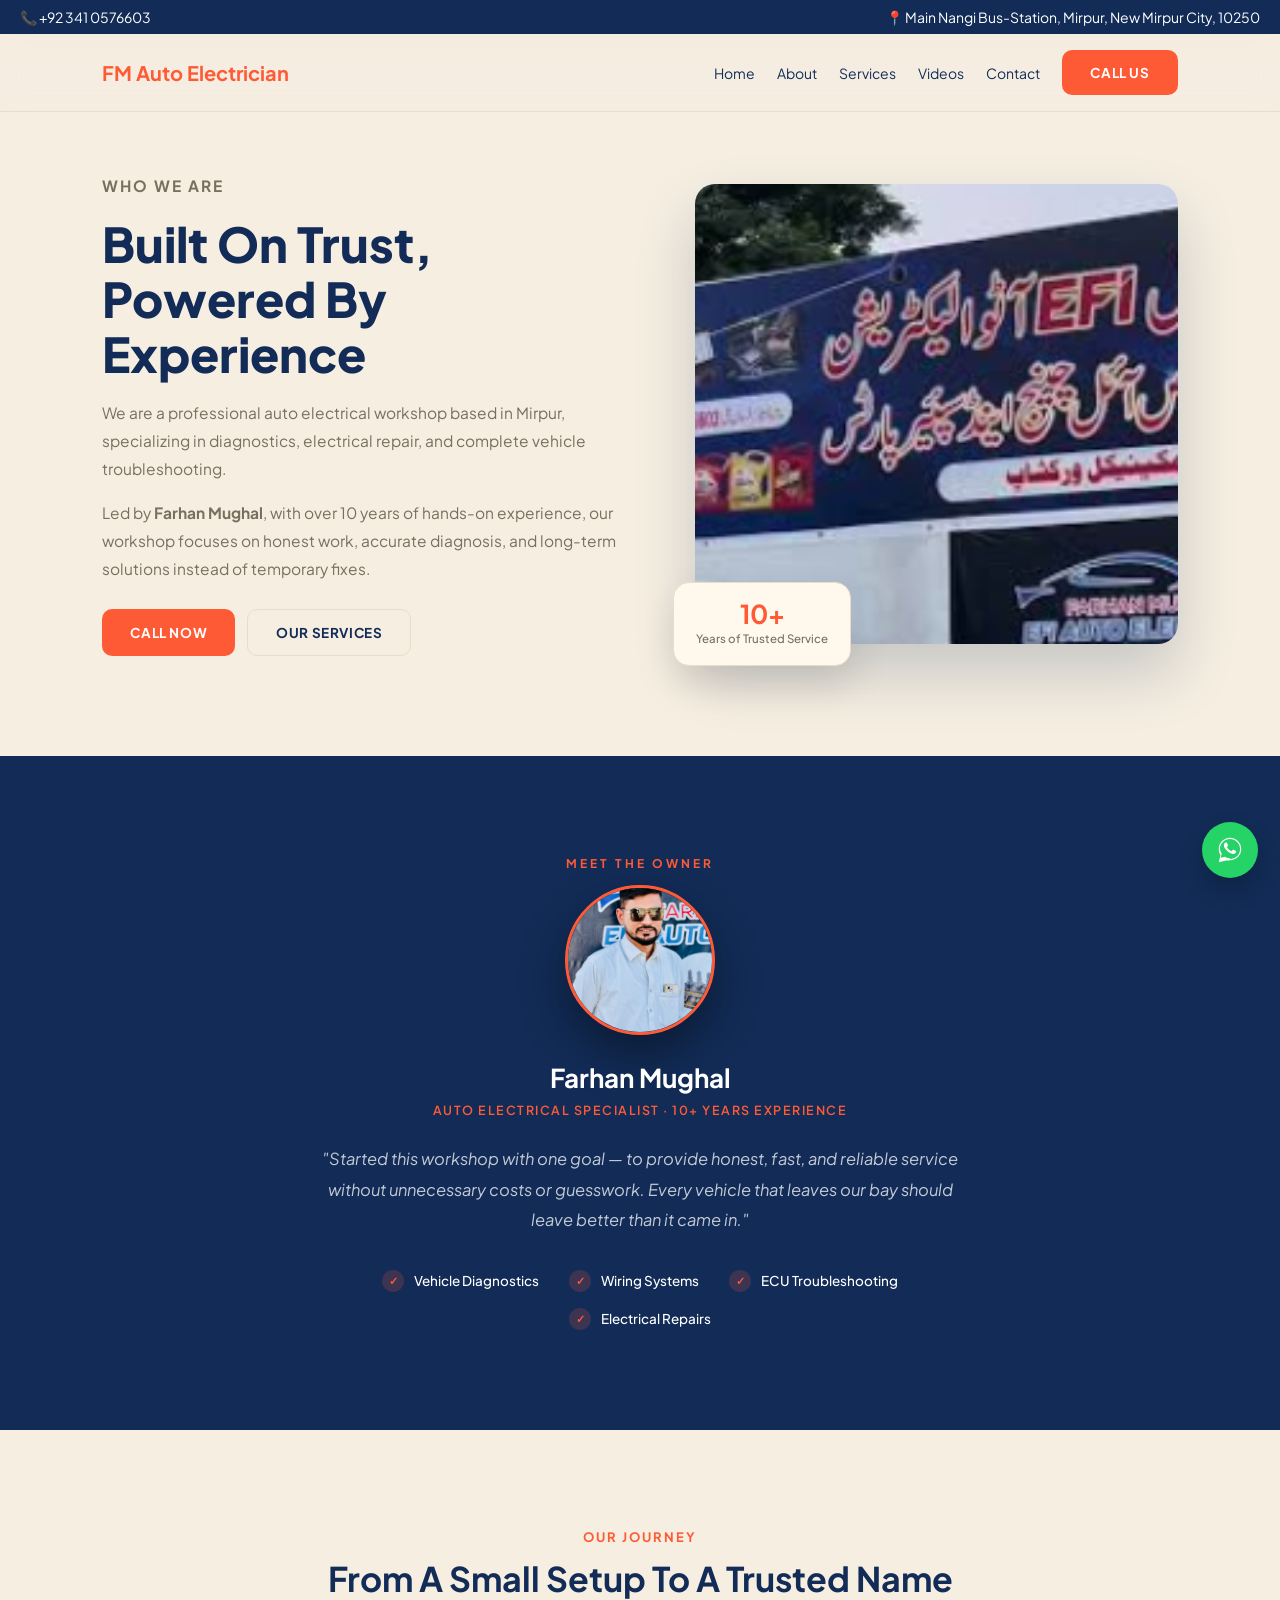
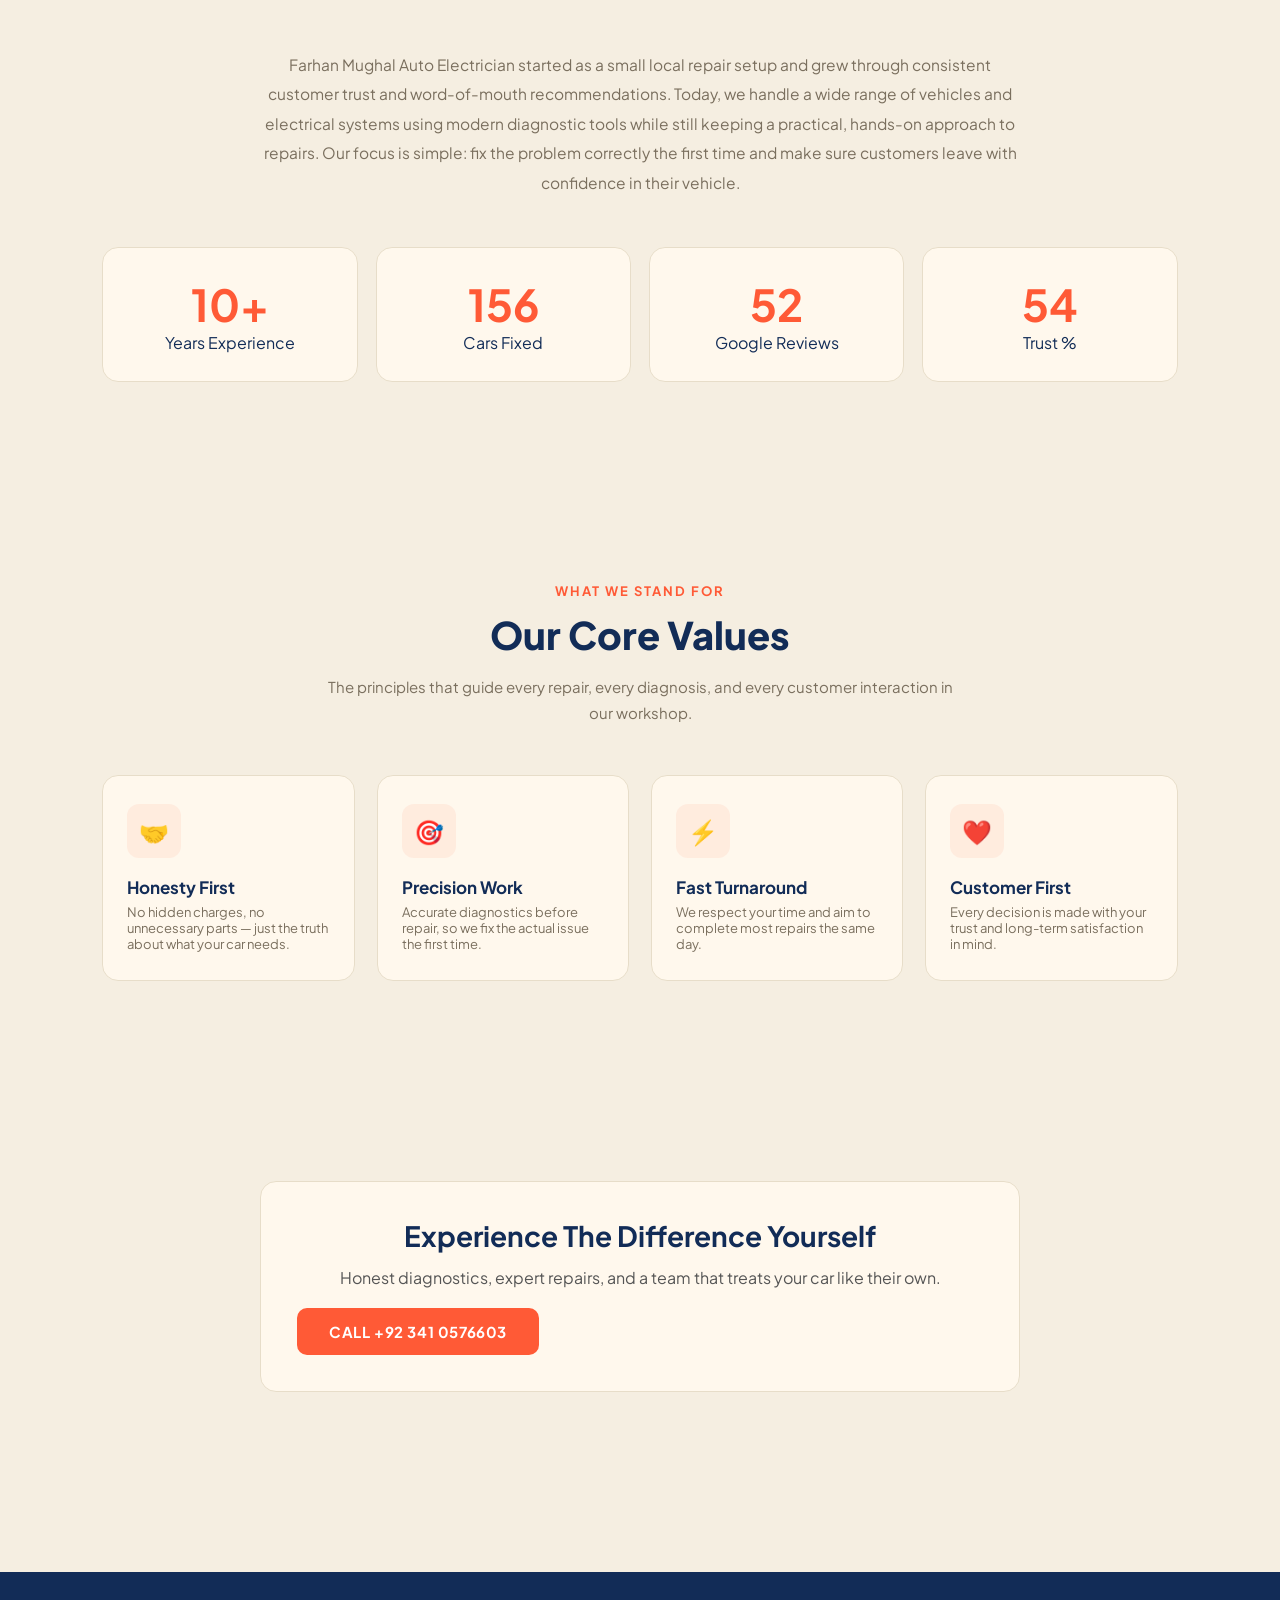
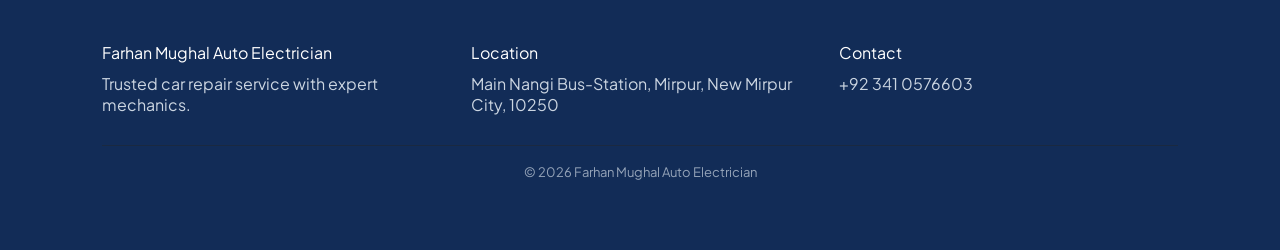
==== commit d77f6214: "Added demo pics" ====
--- a/about.html
+++ b/about.html
@@ -304,7 +304,7 @@
       </div>
 
       <div class="about-hero-image">
-        <img src="workshop.jpg" alt="Farhan Mughal Auto Electrician workshop">
+        <img src="thumb.png" alt="Farhan Mughal Auto Electrician workshop">
         <div class="about-hero-badge">
           <strong>10+</strong>
           <span>Years of Trusted Service</span>
--- a/style.css
+++ b/style.css
@@ -22,6 +22,11 @@
     scroll-behavior: smooth;
     overflow-x: hidden;
     width: 100%;
+    /* Prevents the browser's automatic "scroll anchoring" from nudging the
+       page when a dynamically-inserted element (like the MapLibre canvas)
+       changes size after load — this is what could cause an unwanted
+       auto-scroll toward the map/contact section. */
+    overflow-anchor: none;
   }
 
   body {
@@ -2363,7 +2368,10 @@
   background: var(--card);
   border: 1px solid var(--border);
   border-radius: 16px;
-  overflow: hidden;
+  /* NOTE: intentionally NOT overflow:hidden here — MapLibre appends its
+     popup as a child of #shopMap, so hiding overflow on this wrapper was
+     clipping the popup card whenever it opened near an edge. Rounding is
+     handled on the header/canvas individually below instead. */
 }
 
 .shop-map-header {
@@ -2374,6 +2382,7 @@
   flex-wrap: wrap;
   padding: 20px 24px;
   border-bottom: 1px solid var(--border);
+  border-radius: 16px 16px 0 0;
 }
 
 .shop-map-header h3 {
@@ -2418,11 +2427,63 @@
 .shop-map-canvas {
   width: 100%;
   height: 420px;
+  border-radius: 0 0 16px 16px;
+  overflow: hidden; /* safe here — only the canvas is inside this box */
+  position: relative;
+}
+
+/* The map's own canvas element needs the rounding too, since it's a
+   sibling of the popup layer inside #shopMap, not a clipped parent of it */
+.shop-map-canvas .maplibregl-canvas {
+  border-radius: 0 0 16px 16px;
+}
+
+/* Always-visible info chip — key info readable at a glance, no tap needed */
+.shop-map-chip {
+  position: absolute;
+  top: 12px;
+  left: 12px;
+  z-index: 5;
+  display: flex;
+  align-items: center;
+  gap: 6px;
+  background: rgba(255, 248, 237, 0.92);
+  backdrop-filter: blur(4px);
+  border: 1px solid var(--border);
+  border-radius: 999px;
+  padding: 7px 12px;
+  font-size: 12px;
+  font-weight: 600;
+  color: var(--dark);
+  box-shadow: 0 6px 16px rgba(18, 44, 87, 0.12);
+  max-width: calc(100% - 24px);
+}
+
+.shop-map-chip-sep { color: var(--border); }
+
+@media (max-width: 480px) {
+  .shop-map-chip {
+    font-size: 10.5px;
+    padding: 5px 9px;
+    gap: 4px;
+    white-space: nowrap;
+    overflow: hidden;
+    text-overflow: ellipsis;
+  }
 }
 
 @media (max-width: 768px) {
   .shop-map-canvas { height: 300px; }
   .shop-map-header { padding: 16px 18px; }
+  .shop-map-controls { width: 100%; justify-content: flex-start; }
+}
+
+@media (max-width: 480px) {
+  .shop-map-canvas { height: 260px; }
+  .shop-map-header { padding: 14px 16px; gap: 10px; }
+  .shop-map-header h3 { font-size: 15.5px; }
+  .shop-map-header p { font-size: 12px; }
+  .map-ctrl-btn { width: 34px; height: 34px; font-size: 14px; }
 }
 
 /* Custom marker */
@@ -2465,74 +2526,91 @@
 }
 
 .shop-popup {
-  width: 240px;
+  width: 190px;
   background: var(--card);
   border: 1px solid var(--border);
-  border-radius: 14px;
+  border-radius: 12px;
   overflow: hidden;
-  box-shadow: 0 20px 45px rgba(18, 44, 87, 0.18);
+  box-shadow: 0 16px 34px rgba(18, 44, 87, 0.18);
 }
 
 .shop-popup img {
   width: 100%;
-  height: 100px;
+  height: 70px;
   object-fit: cover;
   display: block;
 }
 
-.shop-popup-body { padding: 14px; }
+.shop-popup-body { padding: 10px; }
 
 .shop-popup-eyebrow {
   color: var(--primary);
   font-weight: 700;
-  letter-spacing: 1px;
-  font-size: 10.5px;
+  letter-spacing: 0.6px;
+  font-size: 9px;
   text-transform: uppercase;
-  margin-bottom: 4px;
+  margin-bottom: 3px;
 }
 
 .shop-popup-body h4 {
-  font-size: 14.5px;
+  font-size: 12.5px;
   color: var(--dark);
-  line-height: 1.3;
-  margin-bottom: 8px;
+  line-height: 1.25;
+  margin-bottom: 6px;
 }
 
 .shop-popup-rating {
   display: flex;
   align-items: center;
-  gap: 6px;
-  font-size: 12.5px;
+  gap: 5px;
+  font-size: 11px;
   color: var(--dark);
-  margin-bottom: 4px;
-}
-
-.shop-popup-rating .stars-inline { font-size: 12px; }
-
-.shop-popup-muted { color: var(--muted); }
+  margin-bottom: 3px;
+  flex-wrap: wrap;
+}
+
+.shop-popup-rating .stars-inline { font-size: 10px; }
+
+.shop-popup-muted { color: var(--muted); font-size: 10px; }
+
+.shop-popup .status-badge {
+  padding: 3px 8px !important;
+  font-size: 10.5px !important;
+  margin: 6px 0 8px !important;
+}
 
 .shop-popup-actions {
   display: flex;
-  gap: 8px;
-  margin-top: 4px;
+  gap: 6px;
+  margin-top: 2px;
 }
 
 .shop-popup-btn {
   flex: 1;
-  padding: 9px 0 !important;
-  font-size: 12px !important;
+  padding: 7px 0 !important;
+  font-size: 11px !important;
   text-align: center;
   text-decoration: none;
+  white-space: nowrap;
+  border: none;
+  font-family: inherit;
+  cursor: pointer;
+}
+
+.shop-popup-btn:disabled {
+  opacity: 0.65;
+  cursor: wait;
 }
 
 .shop-popup-icon-btn {
-  width: 36px;
-  height: 36px;
+  width: 30px;
+  height: 30px;
   flex-shrink: 0;
   display: flex;
   align-items: center;
   justify-content: center;
-  border-radius: 8px;
+  font-size: 13px;
+  border-radius: 7px;
   border: 1px solid var(--border);
   color: var(--dark);
   text-decoration: none;
@@ -2544,3 +2622,16 @@
   border-color: var(--primary);
   color: #fff;
 }
+
+/* Keep the popup comfortably within very narrow phone screens */
+@media (max-width: 420px) {
+  .shop-popup { width: 160px; }
+  .shop-popup img { height: 56px; }
+  .shop-popup-body { padding: 8px; }
+  .shop-popup-body h4 { font-size: 11.5px; margin-bottom: 5px; }
+  .shop-popup-rating,
+  .shop-popup-muted { font-size: 10px; }
+  .shop-popup .status-badge { font-size: 9.5px !important; padding: 2px 6px !important; }
+  .shop-popup-btn { font-size: 10px !important; padding: 6px 0 !important; }
+  .shop-popup-icon-btn { width: 26px; height: 26px; font-size: 11px; }
+}
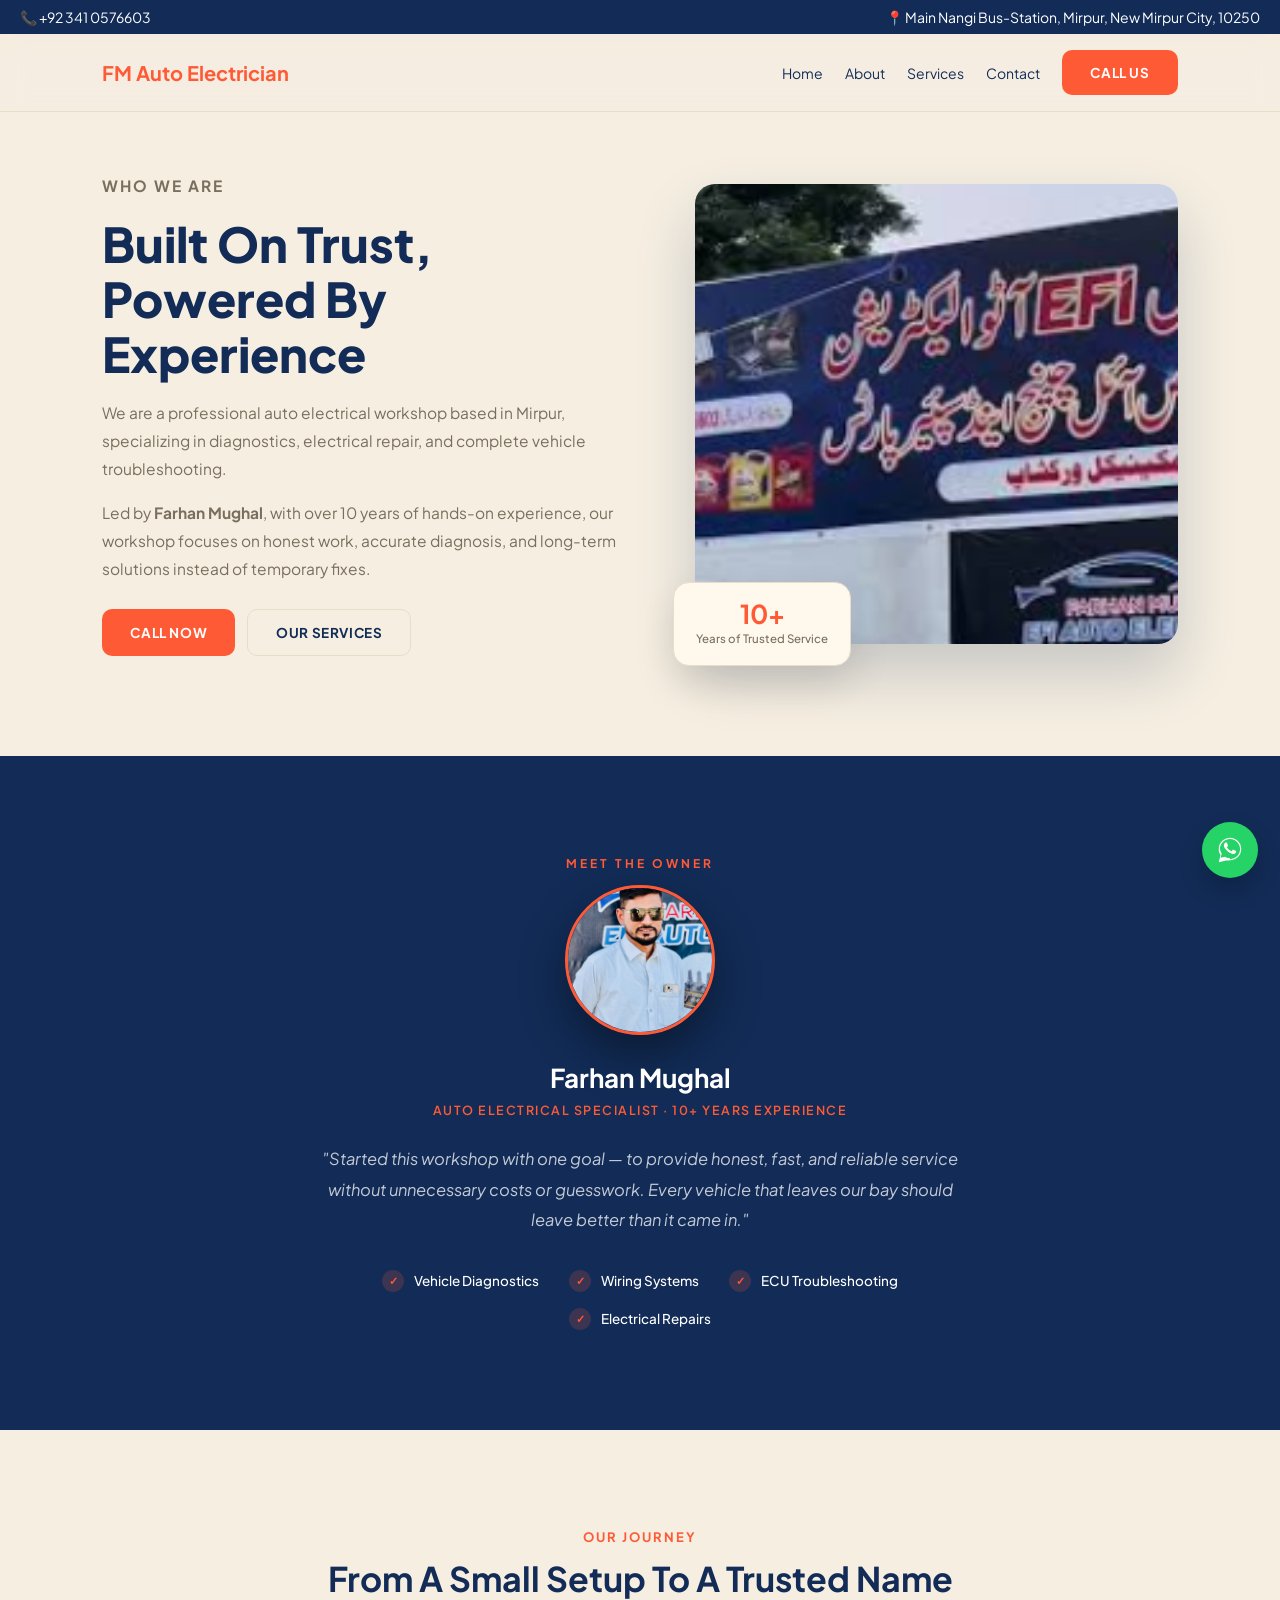
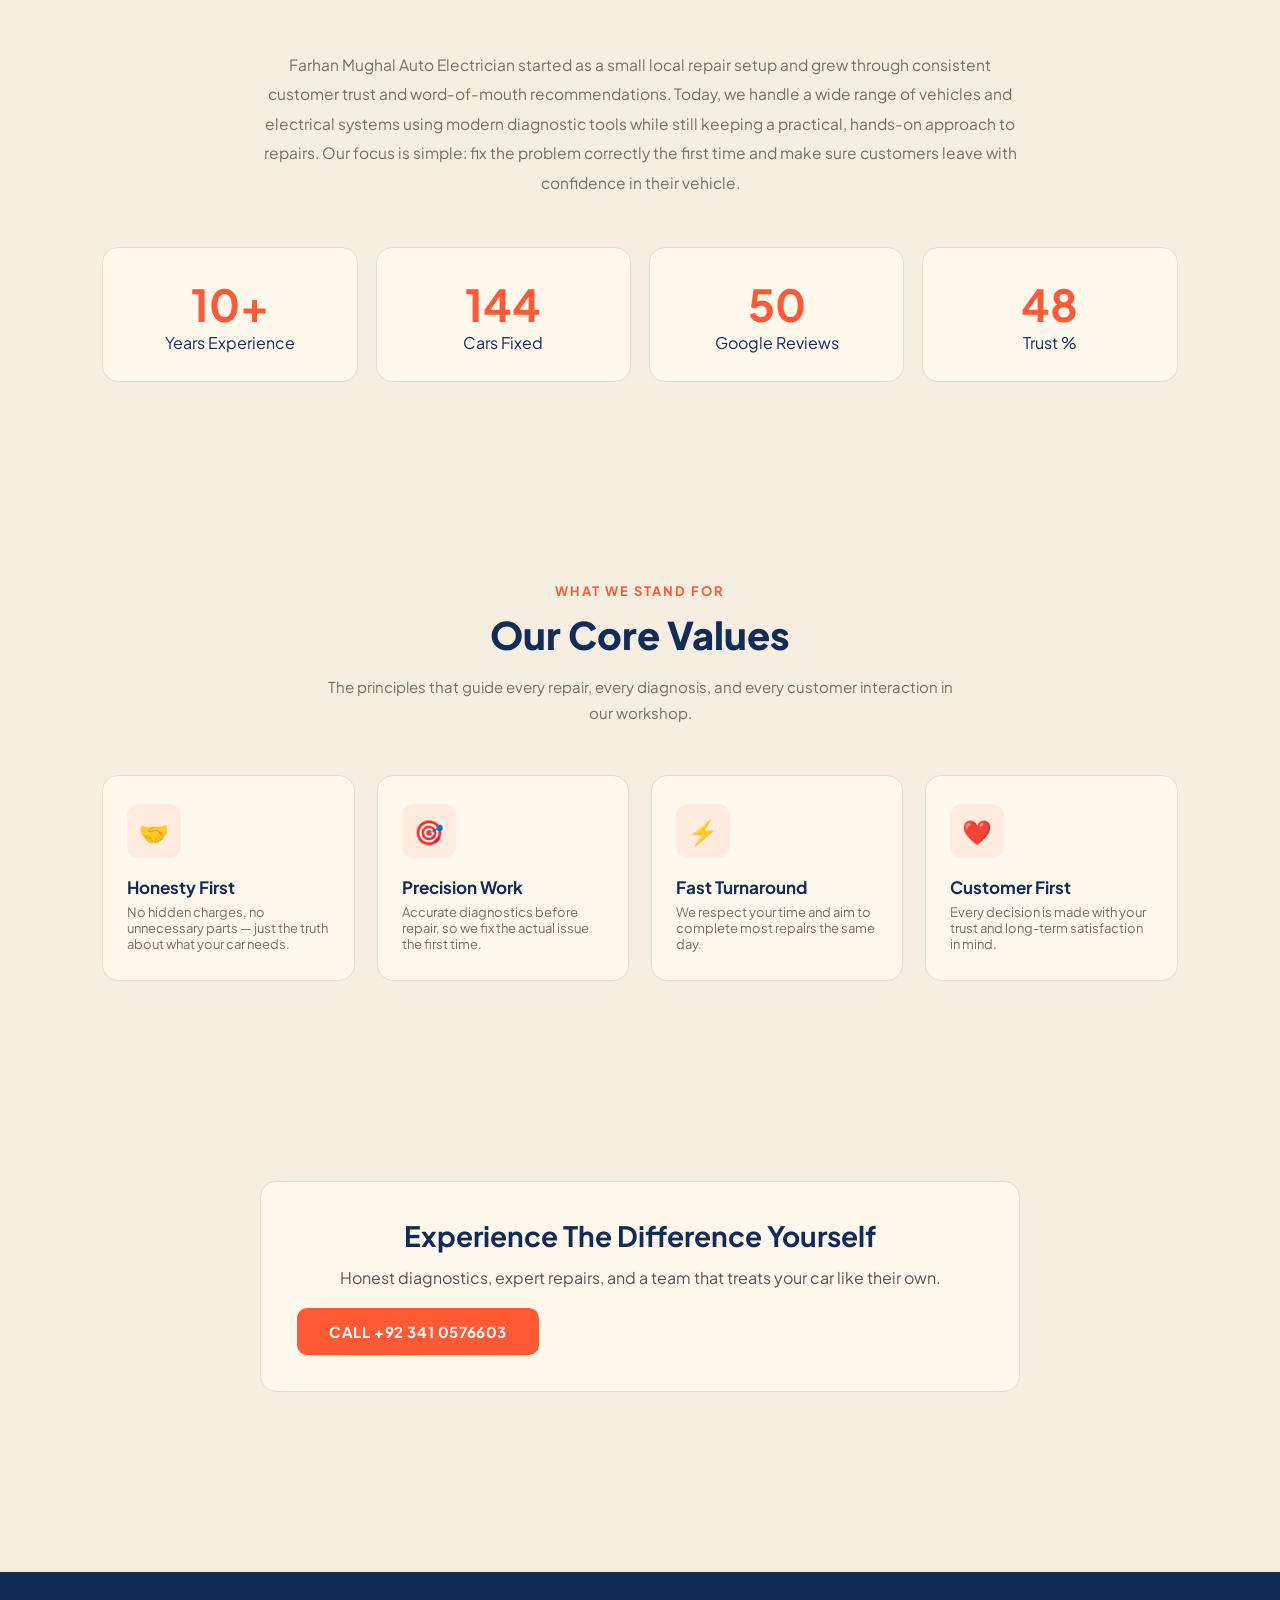
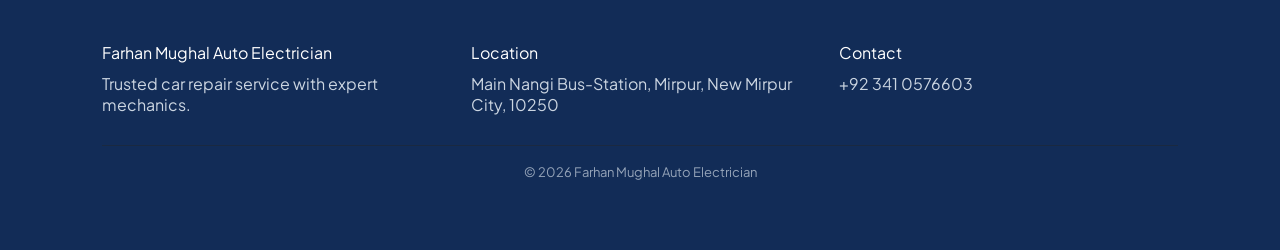
==== commit bc8f3fa0: "images added." ====
--- a/about.html
+++ b/about.html
@@ -5,6 +5,10 @@
   <meta charset="UTF-8" />
   <meta name="viewport" content="width=device-width, initial-scale=1.0" />
   <title>About Us - Farhan Mughal Auto Electrician</title>
+  <link rel="icon" href="images/files/favicon.ico" sizes="any">
+  <link rel="icon" href="favicon-32.png" type="image/png" sizes="32x32">
+  <link rel="icon" href="favicon-16.png" type="image/png" sizes="16x16">
+  <link rel="apple-touch-icon" href="apple-touch-icon.png">
   <link rel="stylesheet" href="style.css">
 
   <link href="https://fonts.googleapis.com/css2?family=Plus+Jakarta+Sans:wght@300;400;500;600;700;800&display=swap" rel="stylesheet">
@@ -264,7 +268,6 @@
       <li><a href="index.html">Home</a></li>
       <li><a href="about.html">About</a></li>
       <li><a href="index.html#services">Services</a></li>
-      <li><a href="videos.html">Videos</a></li>
       <li><a href="index.html#contact">Contact</a></li>
       <li><a href="tel:+923410576603" class="btn" style="text-decoration:none; color:white;">Call Us</a></li>
     </ul>
@@ -275,7 +278,6 @@
     <a href="index.html">Home</a>
     <a href="about.html">About</a>
     <a href="index.html#services">Services</a>
-    <a href="videos.html">Videos</a>
     <a href="index.html#contact">Contact</a>
     <a href="tel:+923410576603" class="call-btn">Call Us</a>
   </div>
--- a/style.css
+++ b/style.css
@@ -2635,3 +2635,2362 @@
   .shop-popup-btn { font-size: 10px !important; padding: 6px 0 !important; }
   .shop-popup-icon-btn { width: 26px; height: 26px; font-size: 11px; }
 }
+
+
+
+
+
+/* ============================================================
+   GENERAL TUNING FEES — dark "board" section, echoes the shop's
+   printed banner while staying on the site's actual brand tokens
+============================================================ */
+.tuning-fees-section {
+  position: relative;
+  overflow: hidden;
+  background: var(--dark);
+  padding: 90px 8%;
+}
+
+/* Diagonal red corner flag — a nod to the physical banner */
+.tuning-fees-flag {
+  position: absolute;
+  top: 0;
+  right: 0;
+  width: 220px;
+  height: 220px;
+  background: linear-gradient(135deg, transparent 50%, #C23B2E 50%);
+  opacity: 0.85;
+  pointer-events: none;
+}
+
+.tuning-fees-inner {
+  max-width: 1200px;
+  margin: 0 auto;
+  position: relative;
+  z-index: 1;
+}
+
+.tuning-fees-header {
+  text-align: center;
+  margin-bottom: 50px;
+}
+
+.tuning-fees-eyebrow {
+  display: inline-block;
+  color: var(--primary);
+  font-weight: 700;
+  letter-spacing: 2px;
+  font-size: 13px;
+  text-transform: uppercase;
+  margin-bottom: 12px;
+}
+
+.tuning-fees-title {
+  font-size: clamp(28px, 4vw, 40px);
+  font-weight: 800;
+  color: #fff;
+  margin-bottom: 12px;
+}
+
+.tuning-fees-subtext {
+  color: #B7C2D6;
+  font-size: 15px;
+  max-width: 480px;
+  margin: 0 auto;
+}
+
+.tuning-fees-grid {
+  display: grid;
+  grid-template-columns: repeat(3, 1fr);
+  gap: 26px;
+}
+
+.tuning-card {
+  position: relative;
+  background: linear-gradient(180deg, #17284A, #0F1D38);
+  border: 1px solid rgba(255, 255, 255, 0.08);
+  border-radius: 18px;
+  padding: 44px 20px 26px;
+  text-align: center;
+  transition: transform 0.35s ease, box-shadow 0.35s ease, border-color 0.35s ease;
+  will-change: transform;
+}
+
+.tuning-card:hover {
+  border-color: rgba(255, 90, 54, 0.4);
+  box-shadow: 0 22px 44px rgba(0, 0, 0, 0.35);
+}
+
+/* Gold pricing badge — floats above the card, mirrors the banner's circles */
+.tuning-card-badge {
+  position: absolute;
+  top: -22px;
+  left: 50%;
+  transform: translateX(-50%);
+  background: radial-gradient(circle at 35% 30%, #1E3A66, #0B1830);
+  border: 3px solid rgba(240, 185, 63, 0.35);
+  border-radius: 50%;
+  width: 92px;
+  height: 92px;
+  display: flex;
+  flex-direction: column;
+  align-items: center;
+  justify-content: center;
+  line-height: 1;
+}
+
+.tuning-card-price {
+  color: #F0B93F;
+  font-weight: 800;
+  font-size: 17px;
+}
+
+.tuning-card-price small {
+  font-size: 12px;
+  font-weight: 600;
+}
+
+.tuning-card-currency {
+  color: #F0B93F;
+  font-size: 10px;
+  font-weight: 700;
+  letter-spacing: 0.5px;
+  margin-top: 1px;
+}
+
+.tuning-card-only {
+  font-family: Georgia, 'Times New Roman', serif;
+  font-style: italic;
+  color: #fff;
+  font-size: 11px;
+  margin-top: 2px;
+}
+
+.tuning-card-icon {
+  color: #E7EDF6;
+  margin: 26px auto 14px;
+  width: 130px;
+}
+
+.tuning-card-icon svg {
+  width: 100%;
+  height: auto;
+  display: block;
+}
+
+.tuning-card:hover .tuning-card-icon {
+  color: var(--primary);
+}
+
+.tuning-card-name {
+  color: #fff;
+  font-size: 16.5px;
+  font-weight: 700;
+  letter-spacing: 0.3px;
+  text-transform: uppercase;
+}
+
+.tuning-fees-note {
+  text-align: center;
+  color: #8896AC;
+  font-size: 12.5px;
+  margin-top: 34px;
+}
+
+/* Scroll-reveal (self-contained — works even if this section's JS
+   below isn't hooked up, since it degrades to just "visible") */
+.tuning-fees-section.tf-reveal {
+  opacity: 0;
+  transform: translateY(30px);
+  transition: opacity 0.7s ease, transform 0.7s ease;
+}
+.tuning-fees-section.tf-reveal.tf-show {
+  opacity: 1;
+  transform: translateY(0);
+}
+
+@media (max-width: 900px) {
+  .tuning-fees-grid { grid-template-columns: repeat(2, 1fr); }
+}
+
+@media (max-width: 560px) {
+  .tuning-fees-section { padding: 70px 6%; }
+  .tuning-fees-grid { grid-template-columns: 1fr; gap: 40px 0; }
+  .tuning-card { padding-top: 40px; }
+  .tuning-fees-flag { width: 140px; height: 140px; }
+}
+
+
+
+
+
+
+
+
+
+
+
+
+
+
+
+
+/* ============================================================
+   EFI FEATURE SECTION
+   ============================================================ */
+
+   .efi-section {
+    position: relative;
+    padding: 120px 8%;
+    background: #0d0e10;
+    color: #fff;
+    overflow: hidden;
+  }
+  
+  .efi-section::before {
+    content: "";
+    position: absolute;
+    width: 600px;
+    height: 600px;
+    right: -250px;
+    top: -250px;
+    border-radius: 50%;
+    border: 1px solid rgba(255, 255, 255, 0.06);
+  }
+  
+  .efi-section::after {
+    content: "";
+    position: absolute;
+    width: 350px;
+    height: 350px;
+    left: -180px;
+    bottom: -180px;
+    border-radius: 50%;
+    background: rgba(229, 57, 53, 0.07);
+    filter: blur(50px);
+  }
+  
+  .efi-container {
+    max-width: 1200px;
+    margin: 0 auto;
+    display: grid;
+    grid-template-columns: 0.9fr 1.1fr;
+    gap: 80px;
+    align-items: center;
+    position: relative;
+    z-index: 2;
+  }
+  
+  .efi-intro {
+    max-width: 520px;
+  }
+  
+  .efi-eyebrow {
+    display: inline-block;
+    color: #ef4b47;
+    font-size: 12px;
+    font-weight: 800;
+    letter-spacing: 2px;
+    margin-bottom: 20px;
+  }
+  
+  .efi-intro h2 {
+    font-size: clamp(38px, 5vw, 62px);
+    line-height: 1.02;
+    letter-spacing: -2px;
+    margin-bottom: 25px;
+    color: #fff;
+  }
+  
+  .efi-intro h2 span {
+    color: #ef4b47;
+  }
+  
+  .efi-intro > p {
+    color: rgba(255,255,255,.62);
+    font-size: 15px;
+    line-height: 1.8;
+    max-width: 480px;
+  }
+  
+  
+  /* MINI STATS */
+  
+  .efi-mini-stats {
+    display: grid;
+    grid-template-columns: 1fr 1fr;
+    gap: 14px;
+    margin-top: 35px;
+  }
+  
+  .efi-mini-stat {
+    display: flex;
+    align-items: center;
+    gap: 12px;
+    padding: 14px;
+    border: 1px solid rgba(255,255,255,.08);
+    background: rgba(255,255,255,.025);
+    border-radius: 10px;
+  }
+  
+  .efi-stat-icon {
+    width: 30px;
+    height: 30px;
+    border-radius: 7px;
+    display: flex;
+    align-items: center;
+    justify-content: center;
+    background: rgba(239,75,71,.1);
+    color: #ef4b47;
+    font-size: 10px;
+    font-weight: 800;
+  }
+  
+  .efi-mini-stat strong {
+    display: block;
+    color: #fff;
+    font-size: 12px;
+    margin-bottom: 3px;
+  }
+  
+  .efi-mini-stat small {
+    display: block;
+    color: rgba(255,255,255,.4);
+    font-size: 10px;
+  }
+  
+  
+  /* BUTTONS */
+  
+  .efi-actions {
+    display: flex;
+    align-items: center;
+    gap: 24px;
+    margin-top: 35px;
+    flex-wrap: wrap;
+  }
+  
+  .efi-primary-btn {
+    background: #ef4b47 !important;
+    border-radius: 7px;
+    padding: 14px 20px;
+    text-decoration: none;
+  }
+  
+  .efi-primary-btn span {
+    margin-left: 12px;
+    transition: transform .25s ease;
+  }
+  
+  .efi-primary-btn:hover span {
+    transform: translateX(4px);
+  }
+  
+  .efi-text-btn {
+    border: 0;
+    background: transparent;
+    color: rgba(255,255,255,.7);
+    font: inherit;
+    cursor: pointer;
+    font-size: 13px;
+    padding: 10px 0;
+  }
+  
+  .efi-text-btn span {
+    margin-left: 7px;
+    color: #ef4b47;
+  }
+  
+  
+  /* ============================================================
+     DIGITAL EFI CHECKLIST CARD
+     ============================================================ */
+  
+  .efi-check-card {
+    background: #151719;
+    border: 1px solid rgba(255,255,255,.09);
+    border-radius: 16px;
+    padding: 28px;
+    box-shadow: 0 30px 80px rgba(0,0,0,.35);
+  }
+  
+  .efi-card-top {
+    display: flex;
+    justify-content: space-between;
+    align-items: flex-start;
+    gap: 20px;
+    padding-bottom: 20px;
+    border-bottom: 1px solid rgba(255,255,255,.07);
+  }
+  
+  .efi-card-label {
+    display: block;
+    color: #ef4b47;
+    font-size: 9px;
+    letter-spacing: 1.7px;
+    font-weight: 800;
+    margin-bottom: 8px;
+  }
+  
+  .efi-card-top h3 {
+    color: #fff;
+    font-size: 20px;
+  }
+  
+  .efi-status {
+    display: flex;
+    align-items: center;
+    gap: 7px;
+    color: rgba(255,255,255,.45);
+    font-size: 9px;
+    font-weight: 700;
+    letter-spacing: 1px;
+  }
+  
+  .efi-status span {
+    width: 7px;
+    height: 7px;
+    border-radius: 50%;
+    background: #ef4b47;
+    box-shadow: 0 0 0 4px rgba(239,75,71,.1);
+  }
+  
+  
+  /* PROGRESS */
+  
+  .efi-progress {
+    margin: 22px 0;
+  }
+  
+  .efi-progress-line {
+    height: 4px;
+    background: rgba(255,255,255,.06);
+    border-radius: 10px;
+    overflow: hidden;
+  }
+  
+  .efi-progress-line span {
+    display: block;
+    width: 100%;
+    height: 100%;
+    background: #ef4b47;
+    transform-origin: left;
+    transform: scaleX(0);
+    transition: transform 1.2s ease;
+  }
+  
+  .efi-section.visible .efi-progress-line span {
+    transform: scaleX(1);
+  }
+  
+  .efi-progress-text {
+    display: flex;
+    justify-content: space-between;
+    margin-top: 9px;
+    font-size: 10px;
+  }
+  
+  .efi-progress-text span {
+    color: rgba(255,255,255,.35);
+  }
+  
+  .efi-progress-text strong {
+    color: rgba(255,255,255,.65);
+  }
+  
+  
+  /* CHECK ITEMS */
+  
+  .efi-check-items {
+    display: grid;
+    grid-template-columns: 1fr 1fr;
+    gap: 0 25px;
+  }
+  
+  .efi-check-item {
+    display: flex;
+    align-items: center;
+    gap: 10px;
+    padding: 11px 0;
+    border-bottom: 1px solid rgba(255,255,255,.05);
+    color: rgba(255,255,255,.62);
+    font-size: 11px;
+  }
+  
+  .check-mark {
+    flex-shrink: 0;
+    width: 18px;
+    height: 18px;
+    border-radius: 50%;
+    display: flex;
+    align-items: center;
+    justify-content: center;
+    background: rgba(239,75,71,.1);
+    color: #ef4b47;
+    font-size: 10px;
+    font-weight: 800;
+  }
+  
+  
+  /* CARD BOTTOM */
+  
+  .efi-card-bottom {
+    display: flex;
+    justify-content: space-between;
+    align-items: center;
+    gap: 15px;
+    margin-top: 20px;
+    padding-top: 18px;
+  }
+  
+  .efi-card-bottom > span {
+    color: rgba(255,255,255,.3);
+    font-size: 9px;
+  }
+  
+  .efi-card-bottom button {
+    border: 0;
+    background: transparent;
+    color: #ef4b47;
+    cursor: pointer;
+    font: inherit;
+    font-size: 10px;
+    font-weight: 700;
+  }
+  
+  
+  /* ============================================================
+     WORKSHOP SECTION
+     ============================================================ */
+  
+  .workshop-section {
+    padding: 120px 8%;
+    background: #f5eee1;
+  }
+  
+  .workshop-heading {
+    max-width: 1200px;
+    margin: 0 auto 45px;
+  }
+  
+  .workshop-eyebrow {
+    display: block;
+    color: #ef4b47;
+    font-size: 11px;
+    letter-spacing: 2px;
+    font-weight: 800;
+    margin-bottom: 14px;
+  }
+  
+  .workshop-heading h2 {
+    color: var(--dark);
+    font-size: clamp(36px, 5vw, 56px);
+    line-height: 1.05;
+    letter-spacing: -2px;
+  }
+  
+  .workshop-heading h2 span {
+    color: #ef4b47;
+  }
+  
+  .workshop-heading p {
+    max-width: 550px;
+    margin-top: 18px;
+    color: var(--muted);
+    font-size: 14px;
+    line-height: 1.7;
+  }
+  
+  .workshop-grid {
+    max-width: 1200px;
+    margin: 0 auto;
+    display: grid;
+    grid-template-columns: 1.2fr .8fr;
+    gap: 20px;
+  }
+  
+  
+  /* WORKSHOP IMAGE */
+  
+  .workshop-main-card {
+    position: relative;
+    min-height: 560px;
+    overflow: hidden;
+    border-radius: 16px;
+    background: #111;
+  }
+  
+  .workshop-main-card img {
+    width: 100%;
+    height: 100%;
+    min-height: 560px;
+    object-fit: cover;
+    display: block;
+    transition: transform .7s ease;
+  }
+  
+  .workshop-main-card:hover img {
+    transform: scale(1.035);
+  }
+  
+  .workshop-image-overlay {
+    position: absolute;
+    inset: auto 0 0 0;
+    padding: 35px;
+    display: flex;
+    justify-content: space-between;
+    align-items: flex-end;
+    background: linear-gradient(
+      transparent,
+      rgba(0,0,0,.85)
+    );
+    color: #fff;
+  }
+  
+  .workshop-image-overlay > div span {
+    display: block;
+    color: #ef4b47;
+    font-size: 9px;
+    letter-spacing: 1.5px;
+    font-weight: 800;
+    margin-bottom: 8px;
+  }
+  
+  .workshop-image-overlay h3 {
+    font-size: 22px;
+  }
+  
+  .workshop-arrow {
+    width: 45px;
+    height: 45px;
+    border: 1px solid rgba(255,255,255,.25);
+    border-radius: 50%;
+    display: flex;
+    align-items: center;
+    justify-content: center;
+  }
+  
+  
+  
+  .poster-card {
+    background: #111315;
+    border-radius: 16px;
+    padding: 20px;
+    display: flex;
+    flex-direction: column;
+    color: #fff;
+  }
+  
+  .poster-card-header {
+    display: flex;
+    justify-content: space-between;
+    align-items: flex-start;
+    margin-bottom: 15px;
+  }
+  
+  .poster-card-header > div > span {
+    display: block;
+    color: #ef4b47;
+    font-size: 9px;
+    letter-spacing: 1.5px;
+    font-weight: 800;
+    margin-bottom: 6px;
+  }
+  
+  .poster-card-header h3 {
+    font-size: 18px;
+  }
+  
+  .poster-number {
+    color: rgba(255,255,255,.18);
+    font-size: 28px;
+    font-weight: 800;
+  }
+  
+  .poster-image-wrap {
+    position: relative;
+    flex: 1;
+    min-height: 390px;
+    overflow: hidden;
+    border-radius: 10px;
+    background: #050505;
+  }
+  
+  .poster-image-wrap img {
+    width: 100%;
+    height: 100%;
+    min-height: 390px;
+    object-fit: cover;
+    object-position: center;
+    display: block;
+    opacity: .88;
+    transition: transform .5s ease, opacity .3s ease;
+  }
+  
+  .poster-card:hover .poster-image-wrap img {
+    transform: scale(1.025);
+    opacity: 1;
+  }
+  
+  .poster-view-btn {
+    position: absolute;
+    left: 15px;
+    bottom: 15px;
+    display: flex;
+    align-items: center;
+    gap: 9px;
+    padding: 10px 13px;
+    border: 0;
+    border-radius: 7px;
+    background: #ef4b47;
+    color: #fff;
+    cursor: pointer;
+    font-size: 10px;
+    font-weight: 700;
+  }
+  
+  .poster-view-btn span {
+    font-size: 17px;
+    line-height: 1;
+  }
+  
+  .poster-description {
+    color: rgba(255,255,255,.42);
+    font-size: 11px;
+    line-height: 1.6;
+    margin: 15px 2px 2px;
+  }
+  
+  
+
+  
+  .featured-efi-service {
+    max-width: 1200px;
+    margin: 0 auto 24px;
+    min-height: 350px;
+    border-radius: 16px;
+    overflow: hidden;
+    background: #111315;
+    display: grid;
+    grid-template-columns: 1fr 1fr;
+    position: relative;
+    color: #fff;
+    text-decoration: none;
+  }
+  
+  .featured-efi-content {
+    padding: 55px;
+    position: relative;
+    z-index: 3;
+  }
+  
+  .featured-efi-tag {
+    color: #ef4b47;
+    font-size: 9px;
+    letter-spacing: 2px;
+    font-weight: 800;
+    margin-bottom: 17px;
+  }
+  
+  .featured-efi-content h3 {
+    font-size: clamp(34px, 4vw, 50px);
+    line-height: .98;
+    letter-spacing: -1.5px;
+    margin-bottom: 18px;
+  }
+  
+  .featured-efi-content h3 span {
+    color: #ef4b47;
+  }
+  
+  .featured-efi-content p {
+    max-width: 430px;
+    color: rgba(255,255,255,.5);
+    font-size: 13px;
+    line-height: 1.7;
+  }
+  
+  .featured-efi-link {
+    display: inline-flex;
+    align-items: center;
+    gap: 12px;
+    margin-top: 30px;
+    color: #fff;
+    font-size: 11px;
+    font-weight: 700;
+  }
+  
+  .featured-efi-link strong {
+    color: #ef4b47;
+    font-size: 17px;
+    transition: transform .25s ease;
+  }
+  
+  .featured-efi-service:hover .featured-efi-link strong {
+    transform: translateX(5px);
+  }
+  
+  
+  
+  .featured-efi-visual {
+    position: relative;
+    overflow: hidden;
+    display: flex;
+    align-items: center;
+    justify-content: center;
+  }
+  
+  .efi-ring {
+    position: absolute;
+    border: 1px solid rgba(239,75,71,.2);
+    border-radius: 50%;
+  }
+  
+  .efi-ring-1 {
+    width: 300px;
+    height: 300px;
+  }
+  
+  .efi-ring-2 {
+    width: 430px;
+    height: 430px;
+    border-color: rgba(255,255,255,.05);
+  }
+  
+  .efi-engine-symbol {
+    width: 125px;
+    height: 125px;
+    border-radius: 50%;
+    background: #ef4b47;
+    display: flex;
+    align-items: center;
+    justify-content: center;
+    color: #fff;
+    font-size: 30px;
+    font-weight: 900;
+    letter-spacing: -2px;
+    box-shadow: 0 20px 70px rgba(239,75,71,.25);
+    position: relative;
+    z-index: 2;
+  }
+  
+  .efi-floating-card {
+    position: absolute;
+    z-index: 3;
+    padding: 10px 13px;
+    border: 1px solid rgba(255,255,255,.08);
+    border-radius: 7px;
+    background: rgba(25,27,29,.92);
+    backdrop-filter: blur(10px);
+    color: rgba(255,255,255,.65);
+    font-size: 9px;
+    box-shadow: 0 15px 40px rgba(0,0,0,.3);
+  }
+  
+  .efi-floating-card span {
+    color: #ef4b47;
+    margin-right: 6px;
+  }
+  
+  .efi-floating-top {
+    top: 22%;
+    right: 12%;
+  }
+  
+  .efi-floating-bottom {
+    bottom: 21%;
+    left: 12%;
+  }
+  
+  
+  
+  .efi-modal {
+    position: fixed;
+    inset: 0;
+    z-index: 9999;
+    display: none;
+    align-items: center;
+    justify-content: center;
+    padding: 30px;
+  }
+  
+  .efi-modal.open {
+    display: flex;
+  }
+  
+  .efi-modal-backdrop {
+    position: absolute;
+    inset: 0;
+    background: rgba(0,0,0,.9);
+    backdrop-filter: blur(12px);
+  }
+  
+  .efi-modal-content {
+    position: relative;
+    z-index: 2;
+    width: min(1000px, 100%);
+    max-height: 94vh;
+    overflow: auto;
+    background: #111315;
+    border: 1px solid rgba(255,255,255,.1);
+    border-radius: 14px;
+    padding: 25px;
+    box-shadow: 0 40px 100px rgba(0,0,0,.5);
+  }
+  
+  .efi-modal-close {
+    position: absolute;
+    right: 18px;
+    top: 15px;
+    z-index: 5;
+    width: 38px;
+    height: 38px;
+    border-radius: 50%;
+    border: 1px solid rgba(255,255,255,.15);
+    background: rgba(0,0,0,.55);
+    color: #fff;
+    cursor: pointer;
+    font-size: 25px;
+    line-height: 1;
+  }
+  
+  .efi-modal-title {
+    margin-bottom: 20px;
+  }
+  
+  .efi-modal-title span {
+    color: #ef4b47;
+    font-size: 9px;
+    font-weight: 800;
+    letter-spacing: 2px;
+  }
+  
+  .efi-modal-title h2 {
+    margin-top: 6px;
+    color: #fff;
+    font-size: 25px;
+  }
+  
+  .efi-modal-image {
+    border-radius: 9px;
+    overflow: hidden;
+    background: #000;
+    text-align: center;
+  }
+  
+  .efi-modal-image img {
+    display: block;
+    width: 100%;
+    height: auto;
+    max-height: 75vh;
+    object-fit: contain;
+  }
+  
+
+  
+  @media (max-width: 950px) {
+  
+    .efi-container {
+      grid-template-columns: 1fr;
+      gap: 50px;
+    }
+  
+    .efi-intro {
+      max-width: 700px;
+    }
+  
+    .workshop-grid {
+      grid-template-columns: 1fr;
+    }
+  
+    .workshop-main-card,
+    .workshop-main-card img {
+      min-height: 450px;
+    }
+  
+    .poster-image-wrap,
+    .poster-image-wrap img {
+      min-height: 500px;
+    }
+  
+    .featured-efi-service {
+      grid-template-columns: 1fr;
+    }
+  
+    .featured-efi-visual {
+      min-height: 280px;
+    }
+  
+  }
+  
+  
+  @media (max-width: 600px) {
+  
+    .efi-section,
+    .workshop-section {
+      padding: 80px 5%;
+    }
+  
+    .efi-mini-stats {
+      grid-template-columns: 1fr;
+    }
+  
+    .efi-check-items {
+      grid-template-columns: 1fr;
+    }
+  
+    .efi-check-card {
+      padding: 20px;
+    }
+  
+    .efi-card-bottom {
+      align-items: flex-start;
+      flex-direction: column;
+    }
+  
+    .workshop-main-card,
+    .workshop-main-card img {
+      min-height: 350px;
+    }
+  
+    .poster-image-wrap,
+    .poster-image-wrap img {
+      min-height: 420px;
+    }
+  
+    .featured-efi-content {
+      padding: 35px 25px;
+    }
+  
+    .featured-efi-visual {
+      min-height: 260px;
+    }
+  
+    .efi-floating-top {
+      right: 8%;
+    }
+  
+    .efi-floating-bottom {
+      left: 8%;
+    }
+  
+    .efi-modal {
+      padding: 10px;
+    }
+  
+    .efi-modal-content {
+      padding: 15px;
+    }
+  
+  }
+
+  body.efi-modal-open {
+    overflow: hidden;
+  }
+
+
+
+
+
+
+
+/* -------------------------- */
+
+
+
+/* ============================================================
+   EFI FEATURE SECTION
+   MATCHES EXISTING WEBSITE THEME
+   ============================================================ */
+
+.efi-section {
+  position: relative;
+  padding: 110px 8%;
+  background: var(--bg);
+  color: var(--dark);
+  overflow: hidden;
+}
+
+.efi-section::before {
+  content: "";
+  position: absolute;
+  width: 500px;
+  height: 500px;
+  right: -250px;
+  top: -250px;
+  border-radius: 50%;
+  border: 1px solid rgba(18, 44, 87, 0.06);
+}
+
+.efi-section::after {
+  content: "";
+  position: absolute;
+  width: 320px;
+  height: 320px;
+  left: -180px;
+  bottom: -180px;
+  border-radius: 50%;
+  background: rgba(255, 90, 54, 0.06);
+  filter: blur(50px);
+}
+
+.efi-container {
+  max-width: 1200px;
+  margin: 0 auto;
+  display: grid;
+  grid-template-columns: 0.9fr 1.1fr;
+  gap: 75px;
+  align-items: center;
+  position: relative;
+  z-index: 2;
+}
+
+.efi-intro {
+  max-width: 520px;
+}
+
+.efi-eyebrow {
+  display: inline-block;
+  color: var(--primary);
+  font-size: 11px;
+  font-weight: 800;
+  letter-spacing: 2px;
+  margin-bottom: 18px;
+}
+
+.efi-intro h2 {
+  font-size: clamp(38px, 5vw, 60px);
+  line-height: 1.02;
+  letter-spacing: -2px;
+  margin-bottom: 22px;
+  color: var(--dark);
+}
+
+.efi-intro h2 span {
+  color: var(--primary);
+}
+
+.efi-intro > p {
+  color: var(--muted);
+  font-size: 15px;
+  line-height: 1.8;
+  max-width: 480px;
+}
+
+
+/* ============================================================
+   MINI STATS
+   ============================================================ */
+
+.efi-mini-stats {
+  display: grid;
+  grid-template-columns: 1fr 1fr;
+  gap: 12px;
+  margin-top: 30px;
+}
+
+.efi-mini-stat {
+  display: flex;
+  align-items: center;
+  gap: 12px;
+  padding: 14px;
+  border: 1px solid rgba(18, 44, 87, 0.09);
+  background: rgba(255,255,255,.45);
+  border-radius: 9px;
+}
+
+.efi-stat-icon {
+  width: 31px;
+  height: 31px;
+  flex-shrink: 0;
+  border-radius: 7px;
+  display: flex;
+  align-items: center;
+  justify-content: center;
+  background: rgba(255,90,54,.1);
+  color: var(--primary);
+  font-size: 9px;
+  font-weight: 800;
+}
+
+.efi-mini-stat strong {
+  display: block;
+  color: var(--dark);
+  font-size: 12px;
+  margin-bottom: 3px;
+}
+
+.efi-mini-stat small {
+  display: block;
+  color: var(--muted);
+  font-size: 10px;
+}
+
+
+/* ============================================================
+   BUTTONS
+   ============================================================ */
+
+.efi-actions {
+  display: flex;
+  align-items: center;
+  gap: 24px;
+  margin-top: 32px;
+  flex-wrap: wrap;
+}
+
+.efi-primary-btn {
+  background: var(--primary) !important;
+  color: #fff !important;
+  border-radius: 7px;
+  padding: 14px 20px;
+  text-decoration: none;
+}
+
+.efi-primary-btn span {
+  margin-left: 12px;
+  transition: transform .25s ease;
+}
+
+.efi-primary-btn:hover span {
+  transform: translateX(4px);
+}
+
+.efi-text-btn {
+  border: 0;
+  background: transparent;
+  color: var(--dark);
+  font: inherit;
+  cursor: pointer;
+  font-size: 13px;
+  padding: 10px 0;
+  font-weight: 600;
+}
+
+.efi-text-btn span {
+  margin-left: 7px;
+  color: var(--primary);
+}
+
+
+/* ============================================================
+   EFI CHECKLIST CARD
+   ============================================================ */
+
+.efi-check-card {
+  background: #fff;
+  border: 1px solid rgba(18,44,87,.08);
+  border-radius: 16px;
+  padding: 28px;
+  box-shadow: 0 20px 60px rgba(18,44,87,.10);
+}
+
+.efi-card-top {
+  display: flex;
+  justify-content: space-between;
+  align-items: flex-start;
+  gap: 20px;
+  padding-bottom: 20px;
+  border-bottom: 1px solid rgba(18,44,87,.08);
+}
+
+.efi-card-label {
+  display: block;
+  color: var(--primary);
+  font-size: 9px;
+  letter-spacing: 1.7px;
+  font-weight: 800;
+  margin-bottom: 8px;
+}
+
+.efi-card-top h3 {
+  color: var(--dark);
+  font-size: 20px;
+}
+
+.efi-status {
+  display: flex;
+  align-items: center;
+  gap: 7px;
+  color: var(--muted);
+  font-size: 9px;
+  font-weight: 700;
+  letter-spacing: 1px;
+}
+
+.efi-status span {
+  width: 7px;
+  height: 7px;
+  border-radius: 50%;
+  background: var(--primary);
+  box-shadow: 0 0 0 4px rgba(255,90,54,.1);
+}
+
+
+/* ============================================================
+   PROGRESS
+   ============================================================ */
+
+.efi-progress {
+  margin: 22px 0;
+}
+
+.efi-progress-line {
+  height: 4px;
+  background: rgba(18,44,87,.08);
+  border-radius: 10px;
+  overflow: hidden;
+}
+
+.efi-progress-line span {
+  display: block;
+  width: 100%;
+  height: 100%;
+  background: var(--primary);
+  transform-origin: left;
+  transform: scaleX(0);
+  transition: transform 1.2s ease;
+}
+
+.efi-section.visible .efi-progress-line span {
+  transform: scaleX(1);
+}
+
+.efi-progress-text {
+  display: flex;
+  justify-content: space-between;
+  margin-top: 9px;
+  font-size: 10px;
+}
+
+.efi-progress-text span {
+  color: var(--muted);
+}
+
+.efi-progress-text strong {
+  color: var(--dark);
+}
+
+
+/* ============================================================
+   CHECK ITEMS
+   ============================================================ */
+
+.efi-check-items {
+  display: grid;
+  grid-template-columns: 1fr 1fr;
+  gap: 0 25px;
+}
+
+.efi-check-item {
+  display: flex;
+  align-items: center;
+  gap: 10px;
+  padding: 11px 0;
+  border-bottom: 1px solid rgba(18,44,87,.06);
+  color: var(--muted);
+  font-size: 11px;
+}
+
+.check-mark {
+  flex-shrink: 0;
+  width: 18px;
+  height: 18px;
+  border-radius: 50%;
+  display: flex;
+  align-items: center;
+  justify-content: center;
+  background: rgba(255,90,54,.1);
+  color: var(--primary);
+  font-size: 10px;
+  font-weight: 800;
+}
+
+
+/* ============================================================
+   CARD BOTTOM
+   ============================================================ */
+
+.efi-card-bottom {
+  display: flex;
+  justify-content: space-between;
+  align-items: center;
+  gap: 15px;
+  margin-top: 20px;
+  padding-top: 18px;
+}
+
+.efi-card-bottom > span {
+  color: var(--muted);
+  font-size: 9px;
+}
+
+.efi-card-bottom button {
+  border: 0;
+  background: transparent;
+  color: var(--primary);
+  cursor: pointer;
+  font: inherit;
+  font-size: 10px;
+  font-weight: 700;
+}
+
+
+
+
+
+
+
+
+
+
+
+
+
+
+
+
+
+
+
+/* ============================================================
+   WORKSHOP + POSTER
+   MATCHES EXISTING WEBSITE THEME
+   ============================================================ */
+
+   .workshop-section {
+    padding: 110px 8%;
+    background: var(--bg);
+  }
+  
+  .workshop-heading {
+    max-width: 1200px;
+    margin: 0 auto 45px;
+  }
+  
+  .workshop-eyebrow {
+    display: block;
+    color: var(--primary);
+    font-size: 11px;
+    letter-spacing: 2px;
+    font-weight: 800;
+    margin-bottom: 14px;
+  }
+  
+  .workshop-heading h2 {
+    color: var(--dark);
+    font-size: clamp(36px, 5vw, 56px);
+    line-height: 1.05;
+    letter-spacing: -2px;
+  }
+  
+  .workshop-heading h2 span {
+    color: var(--primary);
+  }
+  
+  .workshop-heading p {
+    max-width: 550px;
+    margin-top: 18px;
+    color: var(--muted);
+    font-size: 14px;
+    line-height: 1.7;
+  }
+  
+  .workshop-grid {
+    max-width: 1200px;
+    margin: 0 auto;
+    display: grid;
+    grid-template-columns: 1.2fr .8fr;
+    gap: 20px;
+  }
+  
+  
+  /* ============================================================
+     WORKSHOP IMAGE
+     ============================================================ */
+  
+  .workshop-main-card {
+    position: relative;
+    min-height: 560px;
+    overflow: hidden;
+    border-radius: 16px;
+    background: var(--dark);
+  }
+  
+  .workshop-main-card img {
+    width: 100%;
+    height: 100%;
+    min-height: 560px;
+    object-fit: cover;
+    display: block;
+    transition: transform .7s ease;
+  }
+  
+  .workshop-main-card:hover img {
+    transform: scale(1.035);
+  }
+  
+  .workshop-image-overlay {
+    position: absolute;
+    inset: auto 0 0 0;
+    padding: 35px;
+    display: flex;
+    justify-content: space-between;
+    align-items: flex-end;
+    background: linear-gradient(
+      transparent,
+      rgba(18,44,87,.92)
+    );
+    color: #fff;
+  }
+  
+  .workshop-image-overlay > div span {
+    display: block;
+    color: #ff8066;
+    font-size: 9px;
+    letter-spacing: 1.5px;
+    font-weight: 800;
+    margin-bottom: 8px;
+  }
+  
+  .workshop-image-overlay h3 {
+    font-size: 22px;
+  }
+  
+  .workshop-arrow {
+    width: 45px;
+    height: 45px;
+    border: 1px solid rgba(255,255,255,.3);
+    border-radius: 50%;
+    display: flex;
+    align-items: center;
+    justify-content: center;
+  }
+  
+  
+  /* ============================================================
+     POSTER CARD
+     ============================================================ */
+  
+  .poster-card {
+    background: var(--dark);
+    border-radius: 16px;
+    padding: 20px;
+    display: flex;
+    flex-direction: column;
+    color: #fff;
+  }
+  
+  .poster-card-header {
+    display: flex;
+    justify-content: space-between;
+    align-items: flex-start;
+    margin-bottom: 15px;
+  }
+  
+  .poster-card-header > div > span {
+    display: block;
+    color: #ff8066;
+    font-size: 9px;
+    letter-spacing: 1.5px;
+    font-weight: 800;
+    margin-bottom: 6px;
+  }
+  
+  .poster-card-header h3 {
+    font-size: 18px;
+  }
+  
+  .poster-number {
+    color: rgba(255,255,255,.2);
+    font-size: 28px;
+    font-weight: 800;
+  }
+  
+  .poster-image-wrap {
+    position: relative;
+    flex: 1;
+    min-height: 390px;
+    overflow: hidden;
+    border-radius: 10px;
+    background: #fff;
+  }
+  
+  .poster-image-wrap img {
+    width: 100%;
+    height: 100%;
+    min-height: 390px;
+    object-fit: cover;
+    object-position: center;
+    display: block;
+    transition: transform .5s ease;
+  }
+  
+  .poster-card:hover .poster-image-wrap img {
+    transform: scale(1.025);
+  }
+  
+  .poster-view-btn {
+    position: absolute;
+    left: 15px;
+    bottom: 15px;
+    display: flex;
+    align-items: center;
+    gap: 9px;
+    padding: 10px 13px;
+    border: 0;
+    border-radius: 7px;
+    background: var(--primary);
+    color: #fff;
+    cursor: pointer;
+    font-size: 10px;
+    font-weight: 700;
+  }
+  
+  .poster-view-btn span {
+    font-size: 17px;
+    line-height: 1;
+  }
+  
+  .poster-description {
+    color: rgba(255,255,255,.5);
+    font-size: 11px;
+    line-height: 1.6;
+    margin: 15px 2px 2px;
+  }
+  
+  
+  /* ============================================================
+     EFI FEATURED SERVICE
+     ============================================================ */
+  
+  .featured-efi-service {
+    max-width: 1200px;
+    margin: 0 auto 24px;
+    min-height: 350px;
+    border-radius: 16px;
+    overflow: hidden;
+    background: var(--dark);
+    display: grid;
+    grid-template-columns: 1fr 1fr;
+    position: relative;
+    color: #fff;
+    text-decoration: none;
+  }
+  
+  .featured-efi-content {
+    padding: 55px;
+    position: relative;
+    z-index: 3;
+  }
+  
+  .featured-efi-tag {
+    color: #ff8066;
+    font-size: 9px;
+    letter-spacing: 2px;
+    font-weight: 800;
+    margin-bottom: 17px;
+  }
+  
+  .featured-efi-content h3 {
+    font-size: clamp(34px, 4vw, 50px);
+    line-height: .98;
+    letter-spacing: -1.5px;
+    margin-bottom: 18px;
+  }
+  
+  .featured-efi-content h3 span {
+    color: #ff8066;
+  }
+  
+  .featured-efi-content p {
+    max-width: 430px;
+    color: rgba(255,255,255,.6);
+    font-size: 13px;
+    line-height: 1.7;
+  }
+  
+  .featured-efi-link {
+    display: inline-flex;
+    align-items: center;
+    gap: 12px;
+    margin-top: 30px;
+    color: #fff;
+    font-size: 11px;
+    font-weight: 700;
+  }
+  
+  .featured-efi-link strong {
+    color: #ff8066;
+    font-size: 17px;
+    transition: transform .25s ease;
+  }
+  
+  .featured-efi-service:hover .featured-efi-link strong {
+    transform: translateX(5px);
+  }
+  
+  
+  /* EFI VISUAL */
+  
+  .featured-efi-visual {
+    position: relative;
+    overflow: hidden;
+    display: flex;
+    align-items: center;
+    justify-content: center;
+  }
+  
+  .efi-ring {
+    position: absolute;
+    border: 1px solid rgba(255,128,102,.25);
+    border-radius: 50%;
+  }
+  
+  .efi-ring-1 {
+    width: 300px;
+    height: 300px;
+  }
+  
+  .efi-ring-2 {
+    width: 430px;
+    height: 430px;
+    border-color: rgba(255,255,255,.08);
+  }
+  
+  .efi-engine-symbol {
+    width: 125px;
+    height: 125px;
+    border-radius: 50%;
+    background: var(--primary);
+    display: flex;
+    align-items: center;
+    justify-content: center;
+    color: #fff;
+    font-size: 30px;
+    font-weight: 900;
+    letter-spacing: -2px;
+    box-shadow: 0 20px 70px rgba(255,90,54,.25);
+    position: relative;
+    z-index: 2;
+  }
+  
+  .efi-floating-card {
+    position: absolute;
+    z-index: 3;
+    padding: 10px 13px;
+    border: 1px solid rgba(255,255,255,.12);
+    border-radius: 7px;
+    background: rgba(18,44,87,.9);
+    backdrop-filter: blur(10px);
+    color: rgba(255,255,255,.75);
+    font-size: 9px;
+    box-shadow: 0 15px 40px rgba(0,0,0,.2);
+  }
+  
+  .efi-floating-card span {
+    color: #ff8066;
+    margin-right: 6px;
+  }
+  
+  .efi-floating-top {
+    top: 22%;
+    right: 12%;
+  }
+  
+  .efi-floating-bottom {
+    bottom: 21%;
+    left: 12%;
+  }
+  
+  
+  /* ============================================================
+     POSTER MODAL
+     ============================================================ */
+  
+  .efi-modal {
+    position: fixed;
+    inset: 0;
+    z-index: 9999;
+    display: none;
+    align-items: center;
+    justify-content: center;
+    padding: 30px;
+  }
+  
+  .efi-modal.open {
+    display: flex;
+  }
+  
+  .efi-modal-backdrop {
+    position: absolute;
+    inset: 0;
+    background: rgba(18,44,87,.88);
+    backdrop-filter: blur(12px);
+  }
+  
+  .efi-modal-content {
+    position: relative;
+    z-index: 2;
+    width: min(1000px, 100%);
+    max-height: 94vh;
+    overflow: auto;
+    background: var(--bg);
+    border-radius: 14px;
+    padding: 25px;
+    box-shadow: 0 40px 100px rgba(0,0,0,.4);
+  }
+  
+  .efi-modal-close {
+    position: absolute;
+    right: 18px;
+    top: 15px;
+    z-index: 5;
+    width: 38px;
+    height: 38px;
+    border-radius: 50%;
+    border: 0;
+    background: var(--dark);
+    color: #fff;
+    cursor: pointer;
+    font-size: 25px;
+    line-height: 1;
+  }
+  
+  .efi-modal-title {
+    margin-bottom: 20px;
+  }
+  
+  .efi-modal-title span {
+    color: var(--primary);
+    font-size: 9px;
+    font-weight: 800;
+    letter-spacing: 2px;
+  }
+  
+  .efi-modal-title h2 {
+    margin-top: 6px;
+    color: var(--dark);
+    font-size: 25px;
+  }
+  
+  .efi-modal-image {
+    border-radius: 9px;
+    overflow: hidden;
+    background: #fff;
+    text-align: center;
+  }
+  
+  .efi-modal-image img {
+    display: block;
+    width: 100%;
+    height: auto;
+    max-height: 75vh;
+    object-fit: contain;
+  }
+  
+  
+  /* ============================================================
+     RESPONSIVE
+     ============================================================ */
+  
+  @media (max-width: 950px) {
+  
+    .efi-container {
+      grid-template-columns: 1fr;
+      gap: 50px;
+    }
+  
+    .efi-intro {
+      max-width: 700px;
+    }
+  
+    .workshop-grid {
+      grid-template-columns: 1fr;
+    }
+  
+    .workshop-main-card,
+    .workshop-main-card img {
+      min-height: 450px;
+    }
+  
+    .poster-image-wrap,
+    .poster-image-wrap img {
+      min-height: 500px;
+    }
+  
+    .featured-efi-service {
+      grid-template-columns: 1fr;
+    }
+  
+    .featured-efi-visual {
+      min-height: 280px;
+    }
+  
+  }
+  
+  
+  @media (max-width: 600px) {
+  
+    .efi-section,
+    .workshop-section {
+      padding: 80px 5%;
+    }
+  
+    .efi-mini-stats {
+      grid-template-columns: 1fr;
+    }
+  
+    .efi-check-items {
+      grid-template-columns: 1fr;
+    }
+  
+    .efi-check-card {
+      padding: 20px;
+    }
+  
+    .efi-card-bottom {
+      align-items: flex-start;
+      flex-direction: column;
+    }
+  
+    .workshop-main-card,
+    .workshop-main-card img {
+      min-height: 350px;
+    }
+  
+    .poster-image-wrap,
+    .poster-image-wrap img {
+      min-height: 420px;
+    }
+  
+    .featured-efi-content {
+      padding: 35px 25px;
+    }
+  
+    .featured-efi-visual {
+      min-height: 260px;
+    }
+  
+    .efi-floating-top {
+      right: 8%;
+    }
+  
+    .efi-floating-bottom {
+      left: 8%;
+    }
+  
+    .efi-modal {
+      padding: 10px;
+    }
+  
+    .efi-modal-content {
+      padding: 15px;
+    }
+  
+  }
+
+
+
+
+
+
+
+
+
+
+
+  /* ============================================================
+   WHY CHOOSE US
+   ============================================================ */
+
+.why-section {
+  padding: 110px 8%;
+  background: var(--bg);
+  color: var(--dark);
+}
+
+.why-container {
+  max-width: 1200px;
+  margin: 0 auto;
+}
+
+
+/* ============================================================
+   HEADER
+   ============================================================ */
+
+.why-header {
+  display: flex;
+  align-items: flex-end;
+  justify-content: space-between;
+  gap: 60px;
+  margin-bottom: 55px;
+}
+
+.why-heading {
+  flex: 1;
+}
+
+.why-label {
+  display: inline-block;
+  margin-bottom: 16px;
+
+  color: var(--primary);
+
+  font-size: 11px;
+  font-weight: 800;
+  letter-spacing: 2px;
+  text-transform: uppercase;
+}
+
+.why-heading h2 {
+  margin: 0;
+
+  color: var(--dark);
+
+  font-size: clamp(42px, 5vw, 64px);
+  line-height: 1;
+  letter-spacing: -2px;
+}
+
+.why-heading h2 span {
+  color: var(--primary);
+}
+
+.why-intro {
+  max-width: 410px;
+  margin: 0;
+
+  color: var(--muted);
+
+  font-size: 14px;
+  line-height: 1.8;
+}
+
+
+/* ============================================================
+   GRID
+   ============================================================ */
+
+.why-grid {
+  display: grid;
+  grid-template-columns: repeat(3, 1fr);
+  gap: 18px;
+}
+
+
+/* ============================================================
+   FEATURE CARD
+   ============================================================ */
+
+.why-card {
+  position: relative;
+
+  min-height: 245px;
+  padding: 30px;
+
+  background: #ffffff;
+
+  border: 1px solid rgba(18, 44, 87, 0.08);
+  border-radius: 14px;
+
+  box-shadow: 0 8px 25px rgba(18, 44, 87, 0.04);
+
+  overflow: hidden;
+
+  transition:
+    transform .3s ease,
+    box-shadow .3s ease,
+    border-color .3s ease;
+}
+
+.why-card:hover {
+  transform: translateY(-5px);
+
+  border-color: rgba(255, 90, 54, 0.25);
+
+  box-shadow: 0 18px 40px rgba(18, 44, 87, 0.10);
+}
+
+
+/* TOP */
+
+.why-card-top {
+  display: flex;
+  align-items: center;
+  justify-content: space-between;
+
+  margin-bottom: 38px;
+}
+
+
+/* ICON */
+
+.why-icon {
+  width: 46px;
+  height: 46px;
+
+  display: flex;
+  align-items: center;
+  justify-content: center;
+
+  border-radius: 10px;
+
+  background: rgba(255, 90, 54, 0.10);
+
+  color: var(--primary);
+
+  font-size: 19px;
+  font-weight: 700;
+
+  transition:
+    background .3s ease,
+    color .3s ease,
+    transform .3s ease;
+}
+
+.why-card:hover .why-icon {
+  background: var(--primary);
+  color: #ffffff;
+  transform: translateY(-2px);
+}
+
+
+/* NUMBER */
+
+.why-small {
+  color: rgba(18, 44, 87, 0.25);
+
+  font-size: 11px;
+  font-weight: 800;
+  letter-spacing: 1px;
+}
+
+
+/* TITLE */
+
+.why-card h3 {
+  margin: 0 0 12px;
+
+  color: var(--dark);
+
+  font-size: 19px;
+  line-height: 1.25;
+  letter-spacing: -.3px;
+}
+
+
+/* DESCRIPTION */
+
+.why-card p {
+  max-width: 300px;
+
+  margin: 0;
+
+  color: var(--muted);
+
+  font-size: 12px;
+  line-height: 1.75;
+}
+
+
+/* ORANGE ACCENT */
+
+.why-accent {
+  position: absolute;
+
+  left: 30px;
+  bottom: 0;
+
+  width: 38px;
+  height: 3px;
+
+  background: var(--primary);
+
+  transition: width .3s ease;
+}
+
+.why-card:hover .why-accent {
+  width: 70px;
+}
+
+
+/* ============================================================
+   CONTACT CARD
+   ============================================================ */
+
+.why-contact-card {
+  position: relative;
+
+  min-height: 245px;
+  padding: 30px;
+
+  background: var(--dark);
+
+  border-radius: 14px;
+
+  overflow: hidden;
+
+  box-shadow: 0 10px 30px rgba(18, 44, 87, 0.12);
+}
+
+
+/* subtle orange corner */
+
+.why-contact-card::after {
+  content: "";
+
+  position: absolute;
+
+  width: 130px;
+  height: 130px;
+
+  right: -55px;
+  bottom: -55px;
+
+  border-radius: 50%;
+
+  background: var(--primary);
+
+  opacity: .12;
+}
+
+
+/* LABEL */
+
+.why-contact-label {
+  display: block;
+
+  margin-bottom: 18px;
+
+  color: #ff8066;
+
+  font-size: 9px;
+  font-weight: 800;
+  letter-spacing: 1.8px;
+}
+
+
+/* TITLE */
+
+.why-contact-card h3 {
+  margin: 0 0 12px;
+
+  color: #ffffff;
+
+  font-size: 27px;
+  line-height: 1.05;
+  letter-spacing: -1px;
+}
+
+
+/* TEXT */
+
+.why-contact-card p {
+  max-width: 250px;
+
+  margin: 0;
+
+  color: rgba(255, 255, 255, .62);
+
+  font-size: 12px;
+  line-height: 1.7;
+}
+
+
+/* BUTTON */
+
+.why-contact-btn {
+  position: relative;
+  z-index: 2;
+
+  display: inline-flex;
+  align-items: center;
+  gap: 12px;
+
+  margin-top: 20px;
+  padding: 10px 16px;
+
+  background: var(--primary);
+
+  color: #ffffff;
+
+  border-radius: 6px;
+
+  font-size: 11px;
+  font-weight: 700;
+
+  text-decoration: none;
+
+  transition:
+    background .25s ease,
+    transform .25s ease;
+}
+
+.why-contact-btn span {
+  font-size: 16px;
+  line-height: 1;
+
+  transition: transform .25s ease;
+}
+
+.why-contact-btn:hover {
+  background: #e94d2c;
+  transform: translateY(-2px);
+}
+
+.why-contact-btn:hover span {
+  transform: translateX(4px);
+}
+
+
+/* ============================================================
+   TABLET
+   ============================================================ */
+
+@media (max-width: 950px) {
+
+  .why-section {
+    padding: 90px 6%;
+  }
+
+  .why-header {
+    align-items: flex-start;
+    flex-direction: column;
+    gap: 25px;
+  }
+
+  .why-grid {
+    grid-template-columns: repeat(2, 1fr);
+  }
+
+}
+
+
+/* ============================================================
+   MOBILE
+   ============================================================ */
+
+@media (max-width: 600px) {
+
+  .why-section {
+    padding: 75px 5%;
+  }
+
+  .why-heading h2 {
+    font-size: 42px;
+    letter-spacing: -1.5px;
+  }
+
+  .why-grid {
+    grid-template-columns: 1fr;
+    gap: 14px;
+  }
+
+  .why-card,
+  .why-contact-card {
+    min-height: 230px;
+  }
+
+}
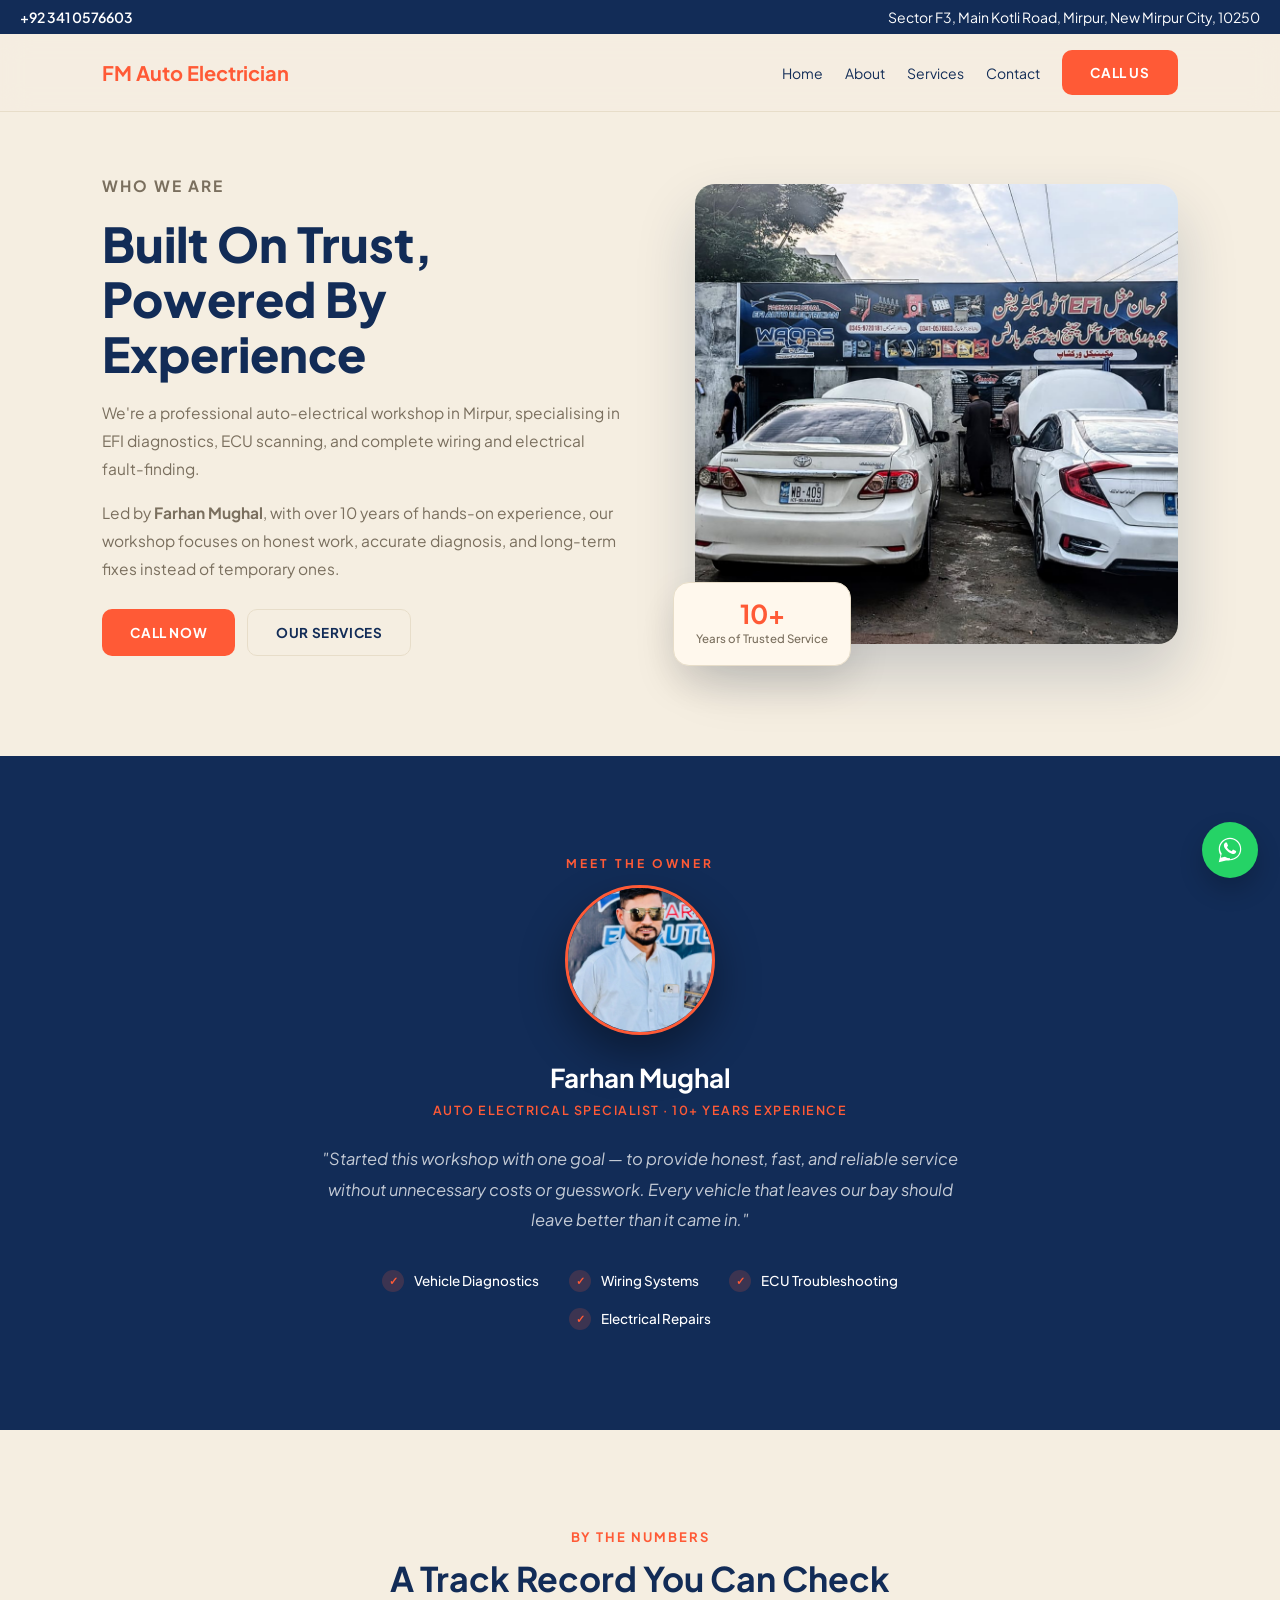
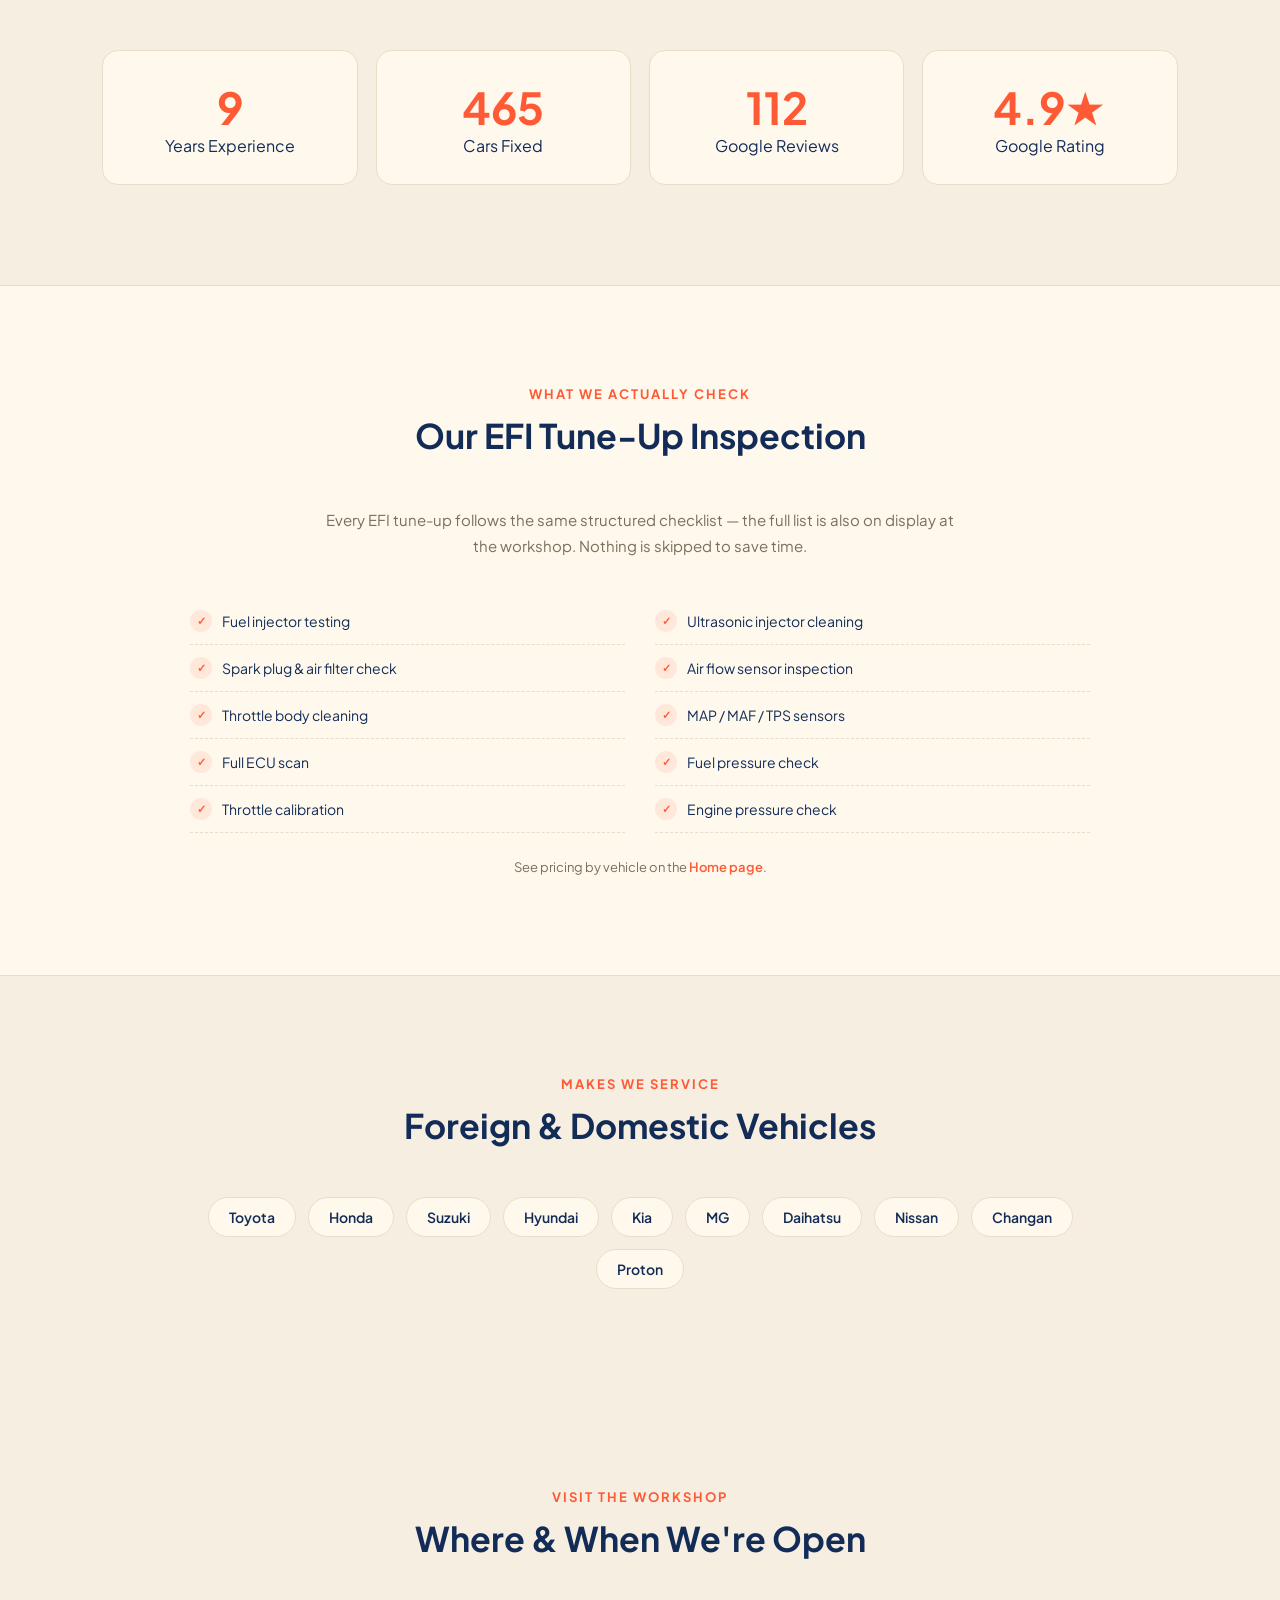
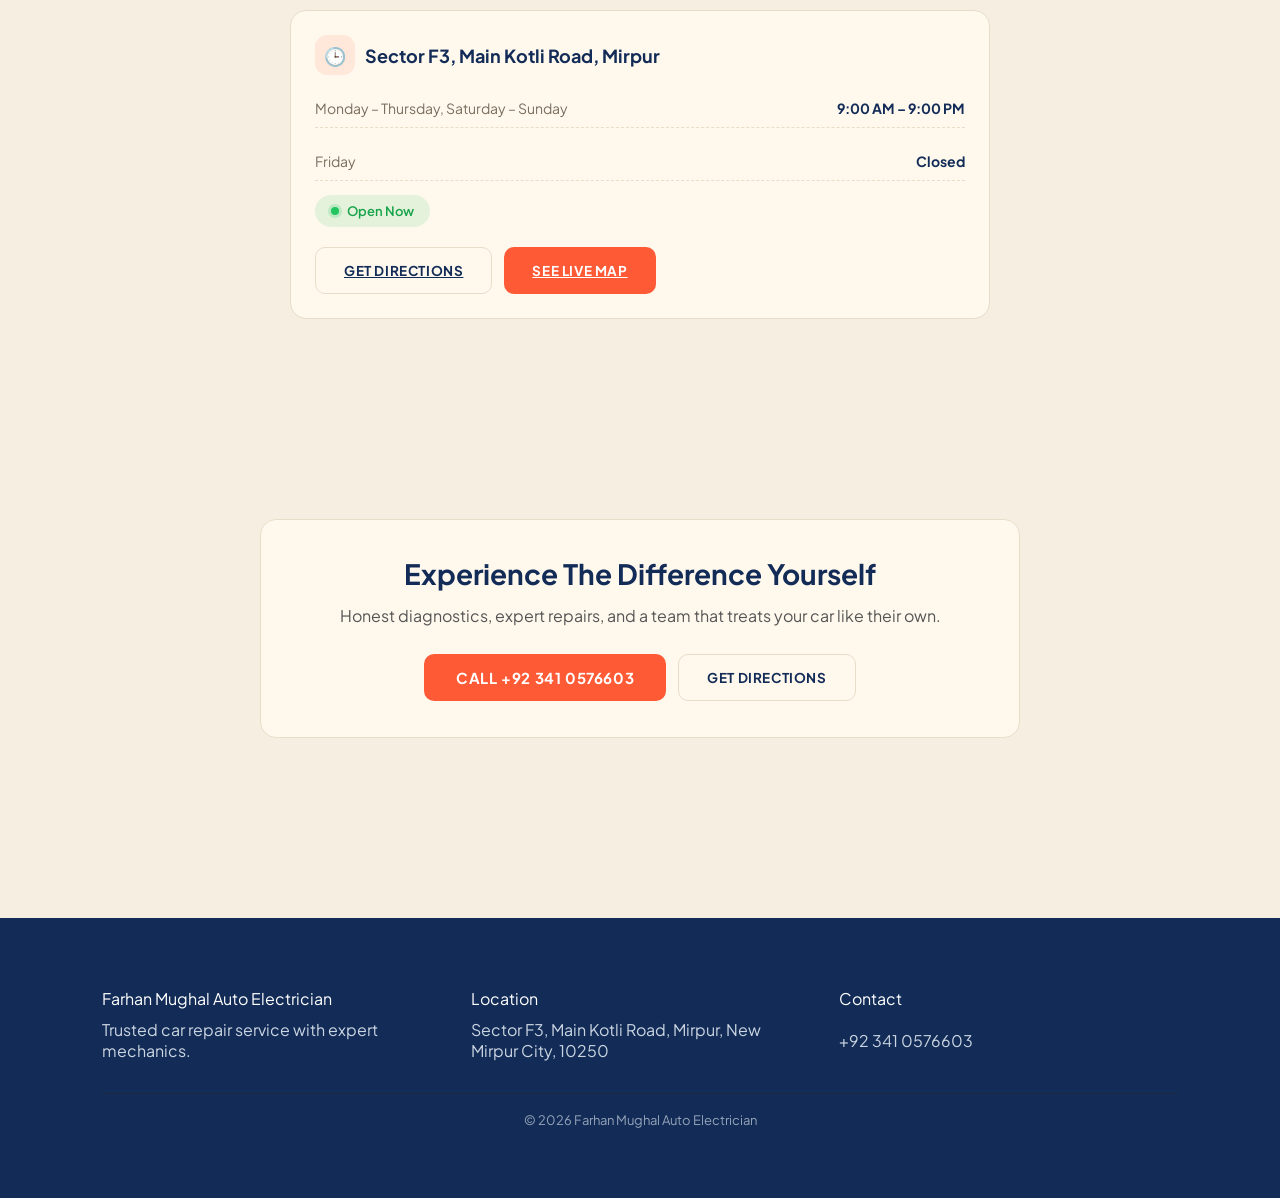
==== commit de625ee4: "fixed about.html" ====
--- a/about.html
+++ b/about.html
@@ -4,7 +4,10 @@
 <head>
   <meta charset="UTF-8" />
   <meta name="viewport" content="width=device-width, initial-scale=1.0" />
-  <title>About Us - Farhan Mughal Auto Electrician</title>
+  <meta name="format-detection" content="telephone=no">
+  <title>About Us | Farhan Mughal Auto Electrician — Mirpur</title>
+  <meta name="description" content="10+ years of honest auto-electrical diagnostics and repair in Mirpur. Meet Farhan Mughal, what we check, and the makes we service.">
+  <link rel="canonical" href="https://farhanauto.netlify.app/about">
   <link rel="icon" href="images/files/favicon.ico" sizes="any">
   <link rel="icon" href="favicon-32.png" type="image/png" sizes="32x32">
   <link rel="icon" href="favicon-16.png" type="image/png" sizes="16x16">
@@ -89,7 +92,6 @@
       font-weight: 500;
     }
 
-    /* Light-background outline button variant (dark hero uses .btn.outline already) */
     .btn.outline-dark {
       background: transparent;
       border: 1px solid var(--border);
@@ -221,14 +223,115 @@
       }
     }
 
-    /* ===== STORY / JOURNEY ===== */
-    .story-copy {
-      max-width: 760px;
-      margin: 0 auto 50px;
+    /* 4.9★ stat — a fixed real rating, not an animated count-up like
+       the other three, so it's styled plainly with no .count JS hook */
+    .stat-static h2 {
+      font-size: 44px;
+      color: var(--primary);
+    }
+
+    /* ===== WHAT WE ACTUALLY CHECK ===== */
+    .checklist-section {
+      background: var(--card);
+      border-top: 1px solid var(--border);
+      border-bottom: 1px solid var(--border);
+    }
+
+    .checklist-intro {
+      max-width: 640px;
+      margin: 0 auto 40px;
+      text-align: center;
+    }
+
+    .checklist-intro p {
+      color: var(--muted);
+      font-size: 15px;
+      line-height: 1.7;
+    }
+
+    .checklist-grid {
+      max-width: 900px;
+      margin: 0 auto;
+      display: grid;
+      grid-template-columns: repeat(2, 1fr);
+      gap: 0 30px;
+    }
+
+    .checklist-item {
+      display: flex;
+      align-items: center;
+      gap: 10px;
+      padding: 12px 0;
+      border-bottom: 1px dashed var(--border);
+      color: var(--dark);
+      font-size: 14px;
+    }
+
+    .checklist-item .check-mark {
+      flex-shrink: 0;
+      width: 22px;
+      height: 22px;
+      border-radius: 50%;
+      display: flex;
+      align-items: center;
+      justify-content: center;
+      background: rgba(255, 90, 54, 0.1);
+      color: var(--primary);
+      font-size: 11px;
+      font-weight: 800;
+    }
+
+    .checklist-note {
       text-align: center;
       color: var(--muted);
-      line-height: 1.9;
-      font-size: 15.5px;
+      font-size: 13px;
+      margin-top: 26px;
+    }
+
+    .checklist-note a {
+      color: var(--primary);
+      font-weight: 600;
+      text-decoration: none;
+    }
+
+    .checklist-note a:hover {
+      text-decoration: underline;
+    }
+
+    @media (max-width: 600px) {
+      .checklist-grid {
+        grid-template-columns: 1fr;
+      }
+    }
+
+    /* ===== MAKES WE SERVICE ===== */
+    .makes-grid {
+      max-width: 900px;
+      margin: 0 auto;
+      display: flex;
+      flex-wrap: wrap;
+      justify-content: center;
+      gap: 12px;
+    }
+
+    .makes-chip {
+      background: var(--card);
+      border: 1px solid var(--border);
+      border-radius: 999px;
+      padding: 10px 20px;
+      font-size: 14px;
+      font-weight: 600;
+      color: var(--dark);
+    }
+
+    /* ===== VISIT THE WORKSHOP ===== */
+    .visit-section {
+      background: var(--bg);
+    }
+
+    .visit-grid {
+      max-width: 700px;
+      margin: 0 auto;
     }
 
     /* ===== CTA CARD ===== */
@@ -242,17 +345,27 @@
     .cta-card .btn {
       text-decoration: none;
     }
+
+    .cta-card-actions {
+      display: flex;
+      gap: 12px;
+      justify-content: center;
+      flex-wrap: wrap;
+      margin-top: 8px;
+    }
   </style>
 </head>
 
 <body>
   <div class="top-bar">
     <div class="top-bar-left">
-      📞 +92 341 0576603
+      <a href="tel:+923410576603" class="top-bar-phone" aria-label="Call Farhan Mughal Auto Electrician on +92 341 0576603">
+        +92 341 0576603
+      </a>
     </div>
 
     <div class="top-bar-right">
-      📍 Main Nangi Bus-Station, Mirpur, New Mirpur City, 10250
+      Sector F3, Main Kotli Road, Mirpur, New Mirpur City, 10250
     </div>
   </div>
 
@@ -262,7 +375,7 @@
       FM <span>Auto Electrician</span>
     </div>
 
-    <button type="button" class="menu-toggle" id="menuToggle" aria-label="Open menu">☰</button>
+    <button type="button" class="menu-toggle" id="menuToggle" aria-label="Menu" aria-expanded="false" aria-controls="sidebar">☰</button>
 
     <ul>
       <li><a href="index.html">Home</a></li>
@@ -273,7 +386,7 @@
     </ul>
   </div>
 
-  <div class="sidebar" id="sidebar" aria-hidden="true">
+  <div class="sidebar" id="sidebar" aria-hidden="true" inert>
     <div class="close-btn" id="closeBtn" role="button" tabindex="0" aria-label="Close menu">✕</div>
     <a href="index.html">Home</a>
     <a href="about.html">About</a>
@@ -291,12 +404,12 @@
         <p class="services-eyebrow">Who We Are</p>
         <h1>Built On Trust, Powered By Experience</h1>
         <p>
-          We are a professional auto electrical workshop based in Mirpur, specializing in diagnostics,
-          electrical repair, and complete vehicle troubleshooting.
+          We're a professional auto-electrical workshop in Mirpur, specialising in EFI diagnostics,
+          ECU scanning, and complete wiring and electrical fault-finding.
         </p>
         <p>
           Led by <strong>Farhan Mughal</strong>, with over 10 years of hands-on experience, our workshop
-          focuses on honest work, accurate diagnosis, and long-term solutions instead of temporary fixes.
+          focuses on honest work, accurate diagnosis, and long-term fixes instead of temporary ones.
         </p>
 
         <div class="hero-buttons">
@@ -306,7 +419,7 @@
       </div>
 
       <div class="about-hero-image">
-        <img src="thumb.png" alt="Farhan Mughal Auto Electrician workshop">
+        <img src="images/thumb.jfif" alt="Farhan Mughal Auto Electrician workshop" width="1600" height="958">
         <div class="about-hero-badge">
           <strong>10+</strong>
           <span>Years of Trusted Service</span>
@@ -321,7 +434,7 @@
     <p class="arsenal-eyebrow">Meet The Owner</p>
 
     <div class="owner-photo-wrap">
-      <img src="WhatsApp Image 2026-06-18 at 8.14.59 PM.jpeg" alt="Farhan Mughal">
+      <img src="WhatsApp Image 2026-06-18 at 8.14.59 PM.jpeg" alt="Farhan Mughal, owner of Farhan Mughal Auto Electrician" width="150" height="150">
     </div>
 
     <h3>Farhan Mughal</h3>
@@ -340,73 +453,113 @@
     </ul>
   </section>
 
-  <!-- OUR JOURNEY / STORY -->
+  <!-- REAL NUMBERS -->
   <section id="story">
-    <p class="services-eyebrow" style="text-align:center;">Our Journey</p>
-    <h2 class="section-title">From A Small Setup To A Trusted Name</h2>
-
-    <p class="story-copy">
-      Farhan Mughal Auto Electrician started as a small local repair setup and grew through consistent
-      customer trust and word-of-mouth recommendations. Today, we handle a wide range of vehicles and
-      electrical systems using modern diagnostic tools while still keeping a practical, hands-on approach
-      to repairs. Our focus is simple: fix the problem correctly the first time and make sure customers
-      leave with confidence in their vehicle.
-    </p>
+    <p class="services-eyebrow" style="text-align:center;">By The Numbers</p>
+    <h2 class="section-title">A Track Record You Can Check</h2>
 
     <div class="stats">
       <div class="stat">
-        <h2 class="count" data-target="10">0</h2>
+        <h2 class="count" data-target="10" data-suffix="+">10+</h2>
         <p>Years Experience</p>
       </div>
       <div class="stat">
-        <h2 class="count" data-target="500">0</h2>
+        <h2 class="count" data-target="500" data-suffix="+">500+</h2>
         <p>Cars Fixed</p>
       </div>
       <div class="stat">
-        <h2 class="count" data-target="120">0</h2>
+        <h2 class="count" data-target="120" data-suffix="+">120+</h2>
         <p>Google Reviews</p>
       </div>
-      <div class="stat">
-        <h2 class="count" data-target="100">0</h2>
-        <p>Trust %</p>
+      <div class="stat stat-static">
+        <h2>4.9★</h2>
+        <p>Google Rating</p>
       </div>
     </div>
   </section>
 
-  <!-- VALUES -->
-  <section id="values" class="services-section-v2">
-    <p class="services-eyebrow">What We Stand For</p>
-    <h2 class="services-heading">Our Core Values</h2>
-    <p class="services-subtext">
-      The principles that guide every repair, every diagnosis, and every customer interaction in our workshop.
+  <!-- WHAT WE ACTUALLY CHECK — real EFI checklist, not vague "precision work" copy -->
+  <section id="checklist" class="checklist-section">
+    <p class="services-eyebrow" style="text-align:center;">What We Actually Check</p>
+    <h2 class="section-title">Our EFI Tune-Up Inspection</h2>
+
+    <div class="checklist-intro">
+      <p>
+        Every EFI tune-up follows the same structured checklist — the full list
+        is also on display at the workshop. Nothing is skipped to save time.
+      </p>
+    </div>
+
+    <div class="checklist-grid">
+      <div class="checklist-item"><span class="check-mark">✓</span><span>Fuel injector testing</span></div>
+      <div class="checklist-item"><span class="check-mark">✓</span><span>Ultrasonic injector cleaning</span></div>
+      <div class="checklist-item"><span class="check-mark">✓</span><span>Spark plug & air filter check</span></div>
+      <div class="checklist-item"><span class="check-mark">✓</span><span>Air flow sensor inspection</span></div>
+      <div class="checklist-item"><span class="check-mark">✓</span><span>Throttle body cleaning</span></div>
+      <div class="checklist-item"><span class="check-mark">✓</span><span>MAP / MAF / TPS sensors</span></div>
+      <div class="checklist-item"><span class="check-mark">✓</span><span>Full ECU scan</span></div>
+      <div class="checklist-item"><span class="check-mark">✓</span><span>Fuel pressure check</span></div>
+      <div class="checklist-item"><span class="check-mark">✓</span><span>Throttle calibration</span></div>
+      <div class="checklist-item"><span class="check-mark">✓</span><span>Engine pressure check</span></div>
+    </div>
+
+    <p class="checklist-note">
+      See pricing by vehicle on the <a href="index.html#tuning-fees">Home page</a>.
     </p>
-
-    <div class="services-grid-v2">
-
-      <div class="service-card-v2">
-        <div class="service-icon-v2">🤝</div>
-        <h3>Honesty First</h3>
-        <p>No hidden charges, no unnecessary parts — just the truth about what your car needs.</p>
-      </div>
-
-      <div class="service-card-v2">
-        <div class="service-icon-v2">🎯</div>
-        <h3>Precision Work</h3>
-        <p>Accurate diagnostics before repair, so we fix the actual issue the first time.</p>
-      </div>
-
-      <div class="service-card-v2">
-        <div class="service-icon-v2">⚡</div>
-        <h3>Fast Turnaround</h3>
-        <p>We respect your time and aim to complete most repairs the same day.</p>
-      </div>
-
-      <div class="service-card-v2">
-        <div class="service-icon-v2">❤️</div>
-        <h3>Customer First</h3>
-        <p>Every decision is made with your trust and long-term satisfaction in mind.</p>
-      </div>
-
+  </section>
+
+  <!-- MAKES WE SERVICE — real brand list, matches the homepage marquee -->
+  <section id="makes">
+    <p class="services-eyebrow" style="text-align:center;">Makes We Service</p>
+    <h2 class="section-title">Foreign & Domestic Vehicles</h2>
+
+    <div class="makes-grid">
+      <span class="makes-chip">Toyota</span>
+      <span class="makes-chip">Honda</span>
+      <span class="makes-chip">Suzuki</span>
+      <span class="makes-chip">Hyundai</span>
+      <span class="makes-chip">Kia</span>
+      <span class="makes-chip">MG</span>
+      <span class="makes-chip">Daihatsu</span>
+      <span class="makes-chip">Nissan</span>
+      <span class="makes-chip">Changan</span>
+      <span class="makes-chip">Proton</span>
+    </div>
+  </section>
+
+  <!-- VISIT THE WORKSHOP — real hours/address, reuses the homepage's
+       timing-card styling instead of duplicating a different design -->
+  <section id="visit" class="visit-section">
+    <p class="services-eyebrow" style="text-align:center;">Visit The Workshop</p>
+    <h2 class="section-title">Where & When We're Open</h2>
+
+    <div class="visit-grid">
+      <div class="timing-card">
+        <div class="timing-card-head">
+          <div class="timing-icon">🕒</div>
+          <h3>Sector F3, Main Kotli Road, Mirpur</h3>
+        </div>
+
+        <div class="timing-row">
+          <span>Monday – Thursday, Saturday – Sunday</span>
+          <strong>9:00 AM – 9:00 PM</strong>
+        </div>
+        <div class="timing-row">
+          <span>Friday</span>
+          <strong>Closed</strong>
+        </div>
+
+        <div class="status-badge" id="statusBadge">
+          <span class="status-dot" id="statusDot"></span>
+          <span id="statusText">Checking...</span>
+        </div>
+
+        <div class="cta-card-actions" style="justify-content:flex-start; margin-top: 6px;">
+          <a href="https://www.google.com/maps/dir/?api=1&destination=33.129338,73.796815&travelmode=driving"
+             target="_blank" rel="noopener noreferrer" class="btn outline-dark">Get Directions</a>
+          <a href="index.html#contact" class="btn primary">See Live Map</a>
+        </div>
+      </div>
     </div>
   </section>
 
@@ -415,18 +568,40 @@
     <div class="contact-appointment cta-card">
       <h2>Experience The Difference Yourself</h2>
       <p class="sub-text">Honest diagnostics, expert repairs, and a team that treats your car like their own.</p>
-      <a href="tel:+923410576603" class="btn appointment-btn">Call +92 341 0576603</a>
+      <div class="cta-card-actions">
+        <a href="tel:+923410576603" class="btn appointment-btn">Call +92 341 0576603</a>
+        <a href="https://www.google.com/maps/dir/?api=1&destination=33.129338,73.796815&travelmode=driving"
+           target="_blank" rel="noopener noreferrer" class="btn outline-dark">Get Directions</a>
+      </div>
     </div>
   </section>
 
   <a href="https://wa.me/923410576603?text=Hi%20I%20need%20help%20with%20my%20car%20issue" class="whatsapp-float"
-    target="_blank" aria-label="Chat with us on WhatsApp">
+    target="_blank" rel="noopener noreferrer" aria-label="Chat with us on WhatsApp">
     <svg viewBox="0 0 32 32" width="30" height="30" fill="currentColor" aria-hidden="true">
       <path
         d="M16.004 3C9.377 3 4 8.373 4 15c0 2.362.688 4.564 1.875 6.417L4 29l7.77-1.833A11.94 11.94 0 0 0 16.004 27C22.63 27 28 21.627 28 15S22.63 3 16.004 3zm0 21.75a9.7 9.7 0 0 1-4.95-1.354l-.355-.21-4.61 1.088 1.104-4.49-.232-.368A9.71 9.71 0 0 1 5.25 15c0-5.937 4.816-10.75 10.754-10.75 5.937 0 10.746 4.813 10.746 10.75 0 5.938-4.809 10.75-10.746 10.75zm5.895-8.05c-.322-.161-1.905-.94-2.2-1.048-.295-.108-.51-.161-.724.161-.214.322-.83 1.048-1.018 1.263-.188.215-.376.242-.698.081-.322-.161-1.36-.501-2.59-1.598-.957-.853-1.603-1.907-1.791-2.229-.188-.322-.02-.496.141-.657.145-.144.322-.376.483-.564.161-.188.214-.322.322-.537.107-.215.053-.403-.027-.564-.08-.161-.724-1.745-.992-2.39-.261-.628-.526-.543-.724-.553l-.617-.011c-.215 0-.564.08-.859.403-.295.322-1.126 1.1-1.126 2.684 0 1.584 1.153 3.115 1.314 3.33.161.215 2.267 3.463 5.494 4.858.768.332 1.367.53 1.834.678.771.245 1.472.21 2.027.128.618-.092 1.905-.78 2.174-1.532.268-.752.268-1.397.188-1.532-.08-.134-.295-.215-.617-.376z" />
     </svg>
   </a>
 
+  <!-- STICKY MOBILE ACTION BAR -->
+  <div class="action-bar" role="group" aria-label="Contact Farhan Mughal Auto Electrician">
+    <a href="tel:+923410576603" class="action-bar__item action-bar__item--call" data-loc="sticky">
+      <span aria-hidden="true">📞</span>
+      <span>Call</span>
+    </a>
+    <a href="https://wa.me/923410576603?text=Hi%20I%20need%20help%20with%20my%20car%20issue"
+       target="_blank" rel="noopener noreferrer" class="action-bar__item" data-loc="sticky">
+      <span aria-hidden="true">💬</span>
+      <span>WhatsApp</span>
+    </a>
+    <a href="https://www.google.com/maps/dir/?api=1&destination=33.129338,73.796815&travelmode=driving"
+       target="_blank" rel="noopener noreferrer" class="action-bar__item" data-loc="sticky">
+      <span aria-hidden="true">📍</span>
+      <span>Directions</span>
+    </a>
+  </div>
+
   <!-- FOOTER -->
   <footer>
     <div class="footer-grid">
@@ -438,12 +613,12 @@
 
       <div>
         <div class="footer-title">Location</div>
-        <p>Main Nangi Bus-Station, Mirpur, New Mirpur City, 10250</p>
+        <p>Sector F3, Main Kotli Road, Mirpur, New Mirpur City, 10250</p>
       </div>
 
       <div>
         <div class="footer-title">Contact</div>
-        <p>+92 341 0576603</p>
+        <p><a href="tel:+923410576603" class="footer-phone-link">+92 341 0576603</a></p>
       </div>
 
     </div>
@@ -453,76 +628,7 @@
     </div>
   </footer>
 
-  <script>
-    /* COUNTERS */
-    const counters = document.querySelectorAll(".count");
-    counters.forEach(c => {
-      const update = () => {
-        const t = +c.dataset.target;
-        let n = +c.innerText;
-        const inc = t / 90;
-        if (n < t) {
-          c.innerText = Math.ceil(n + inc);
-          setTimeout(update, 20);
-        } else {
-          c.innerText = t + "+";
-        }
-      };
-      const obs = new IntersectionObserver(e => {
-        e.forEach(x => x.isIntersecting && update());
-      }, { threshold: 0.6 });
-      obs.observe(c);
-    });
-
-    /* SECTION REVEAL */
-    const sections = document.querySelectorAll("section");
-    const sObs = new IntersectionObserver(e => {
-      e.forEach(x => {
-        if (x.isIntersecting) x.target.classList.add("show");
-      });
-    }, { threshold: 0.12 });
-    sections.forEach(s => sObs.observe(s));
-
-    /* MOBILE MENU */
-    const menuToggle = document.getElementById("menuToggle");
-    const sidebar = document.getElementById("sidebar");
-    const overlay = document.getElementById("overlay");
-    const closeBtn = document.getElementById("closeBtn");
-
-    function openMenu() {
-      sidebar.classList.add("open");
-      overlay.classList.add("show");
-      document.body.classList.add("menu-open");
-      sidebar.setAttribute("aria-hidden", "false");
-    }
-
-    function closeMenu() {
-      sidebar.classList.remove("open");
-      overlay.classList.remove("show");
-      document.body.classList.remove("menu-open");
-      sidebar.setAttribute("aria-hidden", "true");
-    }
-
-    menuToggle.addEventListener("click", openMenu);
-    closeBtn.addEventListener("click", closeMenu);
-    closeBtn.addEventListener("keydown", (e) => {
-      if (e.key === "Enter" || e.key === " ") closeMenu();
-    });
-    overlay.addEventListener("click", closeMenu);
-    sidebar.querySelectorAll("a").forEach((link) => link.addEventListener("click", closeMenu));
-
-    /* NAVBAR SCROLL STATE */
-    const navbarEl = document.querySelector(".navbar");
-    function handleNavScroll() {
-      if (window.scrollY > 40) {
-        navbarEl.classList.add("scrolled");
-      } else {
-        navbarEl.classList.remove("scrolled");
-      }
-    }
-    window.addEventListener("scroll", handleNavScroll, { passive: true });
-    handleNavScroll();
-  </script>
+  <script src="about.js" defer></script>
 
 </body>
 
--- a/style.css
+++ b/style.css
@@ -1,2340 +1,1186 @@
 :root {
-    --primary: #FF5A36;
-    --primary-dark: #E2431E;
-    --dark: #122C57;
-    --dark2: #1E4488;
-    --blue-accent: #2F6FED;
-    --blue-accent-dark: #1E4EC7;
-    --muted: #7A6F5E;
-    --bg: #F5EEE1;
-    --card: #FFF8ED;
-    --border: #E7DDC9;
-  }
-
-  * {
-    margin: 0;
-    padding: 0;
-    box-sizing: border-box;
-    font-family: 'Plus Jakarta Sans', sans-serif;
-  }
-
-  html {
-    scroll-behavior: smooth;
-    overflow-x: hidden;
-    width: 100%;
-    /* Prevents the browser's automatic "scroll anchoring" from nudging the
-       page when a dynamically-inserted element (like the MapLibre canvas)
-       changes size after load — this is what could cause an unwanted
-       auto-scroll toward the map/contact section. */
-    overflow-anchor: none;
-  }
-
-  body {
-    background: var(--bg);
-    color: var(--dark);
-    overflow-x: hidden;
-    width: 100%;
-    min-height: 100vh;
-    touch-action: pan-y;
-  }
-
-  body.menu-open {
-    overflow: hidden;
-  }
-
-  /* NAV */
-  .navbar {
-    position: sticky;
-    top: 0;
-    z-index: 1000;
-    display: flex;
-    justify-content: space-between;
-    align-items: center;
-    padding: 16px 8%;
-    width: 100%;
-    max-width: 100%;
-    background: rgba(245, 238, 225, 0.78);
-    backdrop-filter: blur(14px);
-    border-bottom: 1px solid var(--border);
-  }
-
-  .logo {
-    font-size: clamp(16px, 4vw, 20px);
-    font-weight: 700;
-    color: var(--primary);
-    min-width: 0;
-  }
-
-  .navbar ul {
-    display: flex;
-    gap: 22px;
-    list-style: none;
-    align-items: center;
-    font-size: 14px;
-  }
-
-  .navbar ul li a {
-    color: inherit;
-    text-decoration: none;
-    cursor: pointer;
-    transition: color 0.2s;
-  }
-
-  .navbar ul li a:hover {
-    color: var(--primary);
-  }
-
-  .hero,
-  section {
-    scroll-margin-top: 72px;
-  }
-  .btn {
-    position: relative;
-    display: inline-flex;
-    align-items: center;
-    justify-content: center;
-    background: var(--primary);
-    color: white;
-    border: none;
-    padding: 14px 28px;
-    border-radius: 10px;
-    cursor: pointer;
-    font-weight: 700;
-    font-size: 13.5px;
-    text-transform: uppercase;
-    letter-spacing: 0.6px;
-    transition: background 0.25s ease, transform 0.15s ease;
-  }
-  
-  .btn:hover {
-    background: var(--primary-dark);
-  }
-  
-  .btn:active {
-    transform: scale(0.98);
-  }
-  
-  .btn.blue {
-    background: var(--blue-accent);
-  }
-  
-  .btn.blue:hover {
-    background: var(--blue-accent-dark);
-  }
-  
-  .btn.outline {
-    background: transparent;
-    border: 1px solid rgba(245, 238, 225, 0.65);
-  }
-  
-  .btn.outline:hover {
-    background: rgba(245, 238, 225, 0.12);
-  }
-
-  /* HERO */
-  .hero {
-    height: 92vh;
-    display: flex;
-    align-items: center;
-    padding: 0 8%;
-    position: relative;
-  }
-
-  .hero-bg-video {
-    position: absolute;
-    inset: 0;
-    width: 100%;
-    height: 100%;
-    object-fit: cover;
-    z-index: 0;
-    background: var(--dark);
-    filter: brightness(0.55);
-  }
-
-  .hero-overlay {
-    position: absolute;
-    inset: 0;
-    z-index: 1;
-    background: linear-gradient(135deg,
-        rgba(18, 44, 87, 0.88) 0%,
-        rgba(30, 41, 59, 0.72) 45%,
-        rgba(11, 18, 32, 0.88) 100%);
-  }
-
-  .hero-content {
-    position: relative;
-    z-index: 2;
-    max-width: 680px;
-    color: white;
-    margin-top: -35px;
-  }
-
-  .hero h1 {
-    font-size: 56px;
-    line-height: 1.05;
-  }
-
-  .hero p {
-    margin-top: 14px;
-    color: #cbd5e1;
-    margin-bottom: 10px
-  }
-
-  .hero-timing {
-    display: inline-flex;
-    align-items: center;
-    gap: 8px;
-    background: rgba(255, 255, 255, 0.1);
-    border: 1px solid rgba(255, 255, 255, 0.25);
-    backdrop-filter: blur(6px);
-    color: #f1f5f9;
-    font-size: 13px;
-    font-weight: 500;
-    padding: 8px 16px;
-    border-radius: 999px;
-    margin-bottom: 20px;
-  }
-  
-  .hero-timing-sep {
-    color: rgba(255, 255, 255, 0.4);
-  }
-  
-  .hero-timing-dot {
-    width: 8px;
-    height: 8px;
-    border-radius: 50%;
-    background: #4ade80;
-    box-shadow: 0 0 0 3px rgba(74, 222, 128, 0.25);
-    flex-shrink: 0;
-  }
-  
-  .hero-timing-dot.dot-closed {
-    background: #f87171;
-    box-shadow: 0 0 0 3px rgba(248, 113, 113, 0.25);
-  }
-
-  /* SECTION SYSTEM */
-  section {
-    padding: 100px 8%;
-    opacity: 0;
-    transform: translateY(25px);
-    transition: 0.7s ease;
-  }
-
-  section.show {
-    opacity: 1;
-    transform: translateY(0);
-  }
-
-  .section-title {
-    font-size: 34px;
-    text-align: center;
-    margin-bottom: 50px;
-  }
-
-  /* SERVICES (redesigned) */
-  .services-section-v2 {
-    text-align: center;
-  }
-
-  .services-eyebrow {
-    color: var(--primary);
-    font-weight: 700;
-    letter-spacing: 2px;
-    font-size: 13px;
-    text-transform: uppercase;
-    margin-bottom: 12px;
-  }
-
-  .services-heading {
-    font-size: 38px;
-    font-weight: 800;
-    color: var(--dark);
-    margin-bottom: 16px;
-  }
-
-  .services-subtext {
-    color: var(--muted);
-    max-width: 640px;
-    margin: 0 auto 50px;
-    line-height: 1.7;
-    font-size: 15px;
-  }
-
-  .services-grid-v2 {
-    display: grid;
-    grid-template-columns: repeat(4, 1fr);
-    gap: 22px;
-    text-align: left;
-  }
-
-  .service-card-v2 {
-    background: var(--card);
-    border: 1px solid var(--border);
-    border-radius: 16px;
-    padding: 28px 24px;
-    transition: 0.3s;
-  }
-
-  .service-card-v2:hover {
-    transform: translateY(-6px);
-    box-shadow: 0 18px 40px rgba(0, 0, 0, 0.08);
-  }
-
-  .service-icon-v2 {
-    width: 54px;
-    height: 54px;
-    border-radius: 12px;
-    background: rgba(255, 90, 54, 0.08);
-    display: flex;
-    align-items: center;
-    justify-content: center;
-    font-size: 24px;
-    margin-bottom: 18px;
-  }
-
-  .service-card-v2 h3 {
-    font-size: 17px;
-    color: var(--dark);
-    margin-bottom: 6px;
-  }
-
-  .service-card-v2 p {
-    font-size: 13px;
-    color: var(--muted);
-  }
-
-  @media (max-width: 1024px) {
-    .services-grid-v2 {
-      grid-template-columns: repeat(2, 1fr);
-    }
-  }
-
-  @media (max-width: 600px) {
-    .services-grid-v2 {
-      grid-template-columns: 1fr;
-    }
-  }
-
-  /* VIDEO */
-  .video-box {
-    flex: 1;
-    display: flex;
-    justify-content: center;
-    align-items: center;
-  }
-
-  video {
-    width: 100%;
-    height: 520px;
-    object-fit: cover;
-    filter: brightness(0.6);
-  }
-
-  /* STATS */
-  .stats {
-    display: grid;
-    grid-template-columns: repeat(auto-fit, minmax(220px, 1fr));
-    gap: 18px;
-  }
-
-  .stat {
-    background: var(--card);
-    border: 1px solid var(--border);
-    border-radius: 16px;
-    padding: 28px;
-    text-align: center;
-  }
-
-  .stat h2 {
-    font-size: 44px;
-    color: var(--primary);
-  }
-
-  /* TESTIMONIALS */
-  .testimonial-grid {
-    display: grid;
-    grid-template-columns: repeat(auto-fit, minmax(280px, 1fr));
-    gap: 20px;
-  }
-
-  .testimonial {
-    background: var(--card);
-    border: 1px solid var(--border);
-    border-radius: 16px;
-    padding: 25px;
-    transition: 0.3s;
-  }
-
-  .testimonial:hover {
-    transform: translateY(-5px);
-  }
-
-  .stars {
-    color: #fbbf24;
-    margin-bottom: 10px;
-  }
-
-  /* CONTACT */
-  .contact-grid {
-    display: grid;
-    grid-template-columns: 1fr 1fr;
-    gap: 22px;
-    align-items: stretch;
-  }
-
-  .contact-appointment {
-    background: var(--card);
-    border: 1px solid var(--border);
-    border-radius: 16px;
-    padding: 36px;
-    display: flex;
-    flex-direction: column;
-    justify-content: center;
-  }
-
-  .contact-appointment h2 {
-    font-size: 28px;
-    margin-bottom: 14px;
-    color: var(--dark);
-  }
-
-  .appointment-btn {
-    display: inline-block;
-    align-self: flex-start;
-    width: auto;
-    white-space: nowrap;
-    padding: 14px 32px;
-    font-size: 15px;
-  }
-
-  @media (max-width: 768px) {
-    .appointment-btn {
-      align-self: center;
-      white-space: normal;
-    }
-  }
-
-  @media (max-width: 400px) {
-    .appointment-btn {
-      width: 100%;
-      white-space: normal;
-    }
-  }
-
-  .map.full-map {
-    position: relative;
-    width: 100%;
-    height: 420px;
-    margin-top: 26px;
-  }
-
-  @media (max-width: 768px) {
-    .map.full-map {
-      height: 300px;
-    }
-  }
-
-  .map,
-  .form {
-    background: var(--card);
-    border-radius: 16px;
-    border: 1px solid var(--border);
-    overflow: hidden;
-    min-width: 0;
-  }
-
-  .map iframe {
-    position: absolute;
-    inset: 0;
-    display: block;
-    width: 100%;
-    height: 100%;
-    border: 0;
-  }
-
-  .form {
-    padding: 20px;
-    display: flex;
-    flex-direction: column;
-    gap: 12px;
-  }
-
-  input,
-  textarea {
-    padding: 12px;
-    border: 1px solid var(--border);
-    border-radius: 10px;
-  }
-
-  .appointment-section {
-    text-align: center;
-    padding: 50px 20px;
-    background: #f8f8f8;
-  }
-
-  .appointment-section h2 {
-    margin-bottom: 15px;
-  }
-
-  .call-text {
-    font-size: 18px;
-    margin-bottom: 10px;
-  }
-
-  .sub-text {
-    color: #555;
-    margin-bottom: 20px;
-  }
-
-  .book-btn {
-    display: inline-block;
-    padding: 12px 25px;
-    background: #ff3b30;
-    color: white;
-    text-decoration: none;
-    border-radius: 6px;
-    font-weight: bold;
-  }
-
-  .book-btn:hover {
-    background: #e63228;
-  }
-
-  /* FOOTER */
-  footer {
-    background: var(--dark);
-    color: #cbd5e1;
-    padding: 70px 8%;
-    margin-top: 80px;
-  }
-
-  .footer-grid {
-    display: grid;
-    grid-template-columns: repeat(auto-fit, minmax(200px, 1fr));
-    gap: 30px;
-  }
-
-  .footer-title {
-    color: white;
-    margin-bottom: 10px;
-  }
-
-  .footer-bottom {
-    margin-top: 30px;
-    text-align: center;
-    border-top: 1px solid #1f2937;
-    padding-top: 18px;
-    font-size: 13px;
-    opacity: 0.7;
-  }
-
-  .top-bar {
-    display: flex;
-    justify-content: space-between;
-    align-items: center;
-    flex-wrap: wrap;
-    gap: 6px;
-    width: 100%;
-    max-width: 100%;
-    background: var(--dark);
-    color: white;
-    padding: 8px 20px;
-    font-size: 14px;
-  }
-
-  .top-bar-left,
-  .top-bar-right {
-    display: flex;
-    align-items: center;
-    gap: 6px;
-    min-width: 0;
-  }
-
-  .top-bar-right {
-    word-break: break-word;
-  }
-
-  /* Make navbar sit nicely under it */
-  nav {
-    position: relative;
-  }
-
-  /* MODERN VIDEO SECTION */
-  .video-section {
-    padding: 80px 8%;
-    background: var(--card);
-    border-top: 1px solid var(--border);
-    border-bottom: 1px solid var(--border);
-  }
-
-  .video-container {
-    max-width: 1200px;
-    margin: auto;
-    display: grid;
-    grid-template-columns: 1.1fr 0.9fr;
-    align-items: center;
-    gap: 80px;
-  }
-
-  .video-text {
-    flex: 1.2;
-    max-width: 550px;
-    text-align: left;
-    position: static;
-    color: var(--dark);
-  }
-
-  .video-text h2 {
-    font-size: 36px;
-    font-weight: 700;
-    line-height: 1.2;
-    margin-bottom: 20px;
-    color: var(--dark);
-  }
-
-  .video-text p {
-    color: var(--muted);
-    line-height: 1.7;
-    font-size: 16px;
-    margin-bottom: 24px;
-  }
-
-  .video-text {
-    display: flex;
-    flex-direction: column;
-    justify-content: center;
-    max-width: 550px;
-  }
-
-  .video-text h2 {
-    font-size: 42px;
-    line-height: 1.2;
-    margin-bottom: 20px;
-  }
-
-  .video-text p {
-    margin-bottom: 28px;
-    line-height: 1.8;
-  }
-
-  /* Styled Feature List */
-  .video-text ul {
-    list-style: none;
-    padding: 0;
-    margin: 0;
-    display: flex;
-    flex-direction: column;
-    gap: 14px;
-  }
-
-  .video-text ul li {
-    display: flex;
-    align-items: center;
-    gap: 12px;
-    font-size: 15px;
-    font-weight: 500;
-    color: var(--dark);
-  }
-
-  /* Custom checkmarks instead of generic bullets */
-  .video-text ul li::before {
-    content: "✓";
-    display: flex;
-    align-items: center;
-    justify-content: center;
-    width: 22px;
-    height: 22px;
-    background: rgba(255, 90, 54, 0.1);
-    color: var(--primary);
-    border-radius: 50%;
-    font-weight: bold;
-    font-size: 12px;
-    flex-shrink: 0;
-  }
-
-  /* Enhanced Video Container */
-  .video-box {
-    flex: 0.8;
-    display: flex;
-    justify-content: center;
-    position: relative;
-    background: var(--card);
-  }
-
-  .workshop-video {
-    width: 290px;
-    height: 515px;
-    object-fit: cover;
-    border-radius: 16px;
-    background: #000;
-    box-shadow: 0 20px 40px rgba(0, 0, 0, 0.15);
-    position: relative;
-    z-index: 1;
-    filter: none;
-  }
-
-  .workshop-video {
-    width: 100%;
-    max-width: 340px;
-    height: 500px;
-    object-fit: cover;
-    border-radius: 20px;
-    background: #000;
-    border: 1px solid var(--border);
-    box-shadow: 0 20px 50px rgba(0, 0, 0, .15);
-  }
-
-  /* RESPONSIVE DESIGN FOR TABLETS & PHONES */
-  @media (max-width: 968px) {
-    .video-container {
-      flex-direction: column-reverse;
-      gap: 40px;
-      text-align: center;
-    }
-
-    .video-text {
-      max-width: 100%;
-      text-align: center;
-    }
-
-    .video-text h2 {
-      font-size: 28px;
-    }
-
-    .video-text ul {
-      align-items: inline-start;
-      display: inline-flex;
-      text-align: left;
-      margin: 0 auto;
-    }
-  }
-
-  .shop-banner {
-    width: 100%;
-    display: flex;
-    justify-content: center;
-    background: var(--card);
-    padding: 10px 0;
-  }
-
-  .shop-banner img {
-    width: 95%;
-    max-width: 1400px;
-    height: 140px;
-    object-fit: contain;
-    border-radius: 8px;
-  }
-
-  .appointment-section {
-    padding: 60px 20px;
-    background: #f8f8f8;
-  }
-
-  /* MAIN 2-COLUMN LAYOUT */
-  .appointment-container {
-    max-width: 1100px;
-    margin: auto;
-    display: flex;
-    align-items: center;
-    justify-content: space-between;
-    gap: 40px;
-  }
-
-  /* LEFT SIDE */
-  .appointment-left {
-    flex: 1;
-    text-align: left;
-  }
-
-  .appointment-left h2 {
-    font-size: 30px;
-    margin-bottom: 15px;
-  }
-
-  .call-text {
-    font-size: 18px;
-    margin-bottom: 10px;
-  }
-
-  .sub-text {
-    color: #555;
-    margin-bottom: 20px;
-  }
-
-  .book-btn {
-    display: inline-block;
-    padding: 12px 25px;
-    background: #ff3b30;
-    color: white;
-    text-decoration: none;
-    border-radius: 6px;
-    font-weight: bold;
-  }
-
-  /* RIGHT SIDE IMAGE */
-  .appointment-right {
-    flex: 1;
-    display: flex;
-    justify-content: center;
-  }
-
-  .appointment-right img {
-    width: 100%;
-    max-width: 500px;
-    height: 250px;
-    object-fit: contain;
-    border-radius: 10px;
-  }
-
-  #why-us.arsenal-section {
-    padding: 110px 8%;
-    background: var(--dark);
-    text-align: center;
-    perspective: 1400px;
-  }
-
-  .arsenal-eyebrow {
-    color: var(--primary);
-    font-weight: 700;
-    letter-spacing: 3px;
-    font-size: 12px;
-    text-transform: uppercase;
-    margin-bottom: 14px;
-  }
-
-  .arsenal-title {
-    font-family: 'Plus Jakarta Sans', sans-serif;
-    font-weight: 800;
-    font-size: clamp(32px, 5vw, 52px);
-    letter-spacing: -0.5px;
-    text-transform: uppercase;
-    color: #ffffff;
-    margin-bottom: 16px;
-  }
-
-  .arsenal-subtext {
-    color: rgba(255, 255, 255, 0.6);
-    font-size: 15px;
-    max-width: 560px;
-    margin: 0 auto 54px;
-    line-height: 1.6;
-  }
-
-  .arsenal-grid {
-    display: grid;
-    grid-template-columns: repeat(3, 1fr);
-    gap: 22px;
-    text-align: left;
-  }
-
-  .arsenal-card {
-    position: relative;
-    height: 360px;
-    border-radius: 8px;
-    overflow: hidden;
-    background-size: cover;
-    background-position: center;
-    background-color: var(--dark2);
-    isolation: isolate;
-    transform-style: preserve-3d;
-    transition: transform 0.5s cubic-bezier(0.16, 1, 0.3, 1), box-shadow 0.5s ease;
-  }
-
-  .arsenal-card::before {
-    content: "";
-    position: absolute;
-    inset: 0;
-    background: linear-gradient(180deg, rgba(18, 44, 87, 0.1) 35%, rgba(8, 12, 24, 0.92) 100%);
-    z-index: 1;
-    transition: opacity 0.4s ease;
-  }
-
-  .arsenal-card::after {
-    content: "";
-    position: absolute;
-    inset: 0;
-    background: rgba(8, 12, 24, 0.25);
-    z-index: 0;
-    transition: background 0.4s ease;
-  }
-
-  /* premium diagonal shine sweep */
-  .arsenal-card .arsenal-shine {
-    position: absolute;
-    inset: 0;
-    z-index: 2;
-    pointer-events: none;
-    background: linear-gradient(115deg, transparent 40%, rgba(255, 255, 255, 0.18) 50%, transparent 60%);
-    transform: translateX(-120%);
-    transition: transform 0.85s ease;
-  }
-
-  .arsenal-card:hover .arsenal-shine {
-    transform: translateX(120%);
-  }
-
-  .arsenal-card:hover {
-    transform: translateY(-10px) rotateX(3deg) rotateY(-3deg) scale(1.015);
-    box-shadow: 0 30px 55px rgba(0, 0, 0, 0.45);
-  }
-
-  .arsenal-card:hover::after {
-    background: rgba(8, 12, 24, 0);
-  }
-
-  .arsenal-card.cta {
-    border: 1px solid rgba(255, 90, 54, 0.35);
-  }
-
-  .arsenal-card-content {
-    position: relative;
-    z-index: 3;
-    padding: 26px 24px;
-    height: 100%;
-    display: flex;
-    flex-direction: column;
-    justify-content: flex-end;
-  }
-
-  .arsenal-line {
-    display: block;
-    width: 34px;
-    height: 3px;
-    background: var(--primary);
-    border-radius: 2px;
-    margin-bottom: 14px;
-    transition: width 0.4s cubic-bezier(0.16, 1, 0.3, 1);
-  }
-
-  .arsenal-card:hover .arsenal-line {
-    width: 56px;
-  }
-
-  .arsenal-card h3 {
-    font-size: 19px;
-    font-weight: 700;
-    color: #fff;
-    margin-bottom: 8px;
-    letter-spacing: 0.3px;
-  }
-
-  .arsenal-card p {
-    font-size: 13.5px;
-    color: rgba(255, 255, 255, 0.75);
-    line-height: 1.6;
-    max-width: 240px;
-  }
-
-  .arsenal-card .arsenal-cta-btn {
-    display: inline-flex;
-    align-items: center;
-    gap: 6px;
-    margin-top: 14px;
-    font-size: 12.5px;
-    font-weight: 700;
-    color: #fff;
-    background: var(--primary);
-    padding: 8px 14px;
-    border-radius: 30px;
-    width: fit-content;
-    text-decoration: none;
-    transition: transform 0.3s ease, box-shadow 0.3s ease;
-  }
-
-  .arsenal-card .arsenal-cta-btn:hover {
-    transform: translateY(-3px);
-    box-shadow: 0 10px 22px rgba(255, 90, 54, 0.4);
-  }
-
-  #reviews {
-    padding: 100px 8%;
-    background: var(--bg);
-  }
-
-  .reviews-summary {
-    display: flex;
-    justify-content: center;
-    margin-bottom: 40px;
-  }
-
-  .rating-box {
-    text-align: center;
-    background: var(--card);
-    border: 1px solid var(--border);
-    padding: 30px 50px;
-    border-radius: 16px;
-  }
-
-  .rating-box h1 {
-    font-size: 48px;
-    color: var(--primary);
-  }
-
-  .review-grid {
-    display: grid;
-    grid-template-columns: repeat(auto-fit, minmax(280px, 1fr));
-    gap: 20px;
-  }
-
-  .review-grid.google-style {
-    grid-template-columns: repeat(4, 1fr);
-  }
-
-  @media (max-width: 1100px) {
-    .review-grid.google-style {
-      grid-template-columns: repeat(2, 1fr);
-    }
-  }
-
-  @media (max-width: 600px) {
-    .review-grid.google-style {
-      grid-template-columns: 1fr;
-    }
-  }
-
-  /* GOOGLE REVIEWS HEADER */
-  .google-reviews-header {
-    max-width: 900px;
-    margin: 0 auto 40px;
-    display: flex;
-    align-items: center;
-    justify-content: space-between;
-    flex-wrap: wrap;
-    gap: 20px;
-    background: var(--card);
-    border: 1px solid var(--border);
-    border-radius: 16px;
-    padding: 24px 30px;
-  }
-
-  .google-reviews-brand {
-    display: flex;
-    align-items: center;
-    gap: 16px;
-  }
-
-  .google-g-icon {
-    width: 50px;
-    height: 50px;
-    flex-shrink: 0;
-    border-radius: 50%;
-    background: var(--card);
-    border: 1px solid var(--border);
-    display: flex;
-    align-items: center;
-    justify-content: center;
-    font-size: 26px;
-    font-weight: 700;
-    background: conic-gradient(from 90deg, #4285F4 0deg 90deg, #34A853 90deg 180deg, #FBBC05 180deg 270deg, #EA4335 270deg 360deg);
-    -webkit-background-clip: text;
-    background-clip: text;
-    color: transparent;
-  }
-
-  .google-rating-row {
-    display: flex;
-    align-items: center;
-    gap: 10px;
-  }
-
-  .google-rating-score {
-    font-size: 26px;
-    font-weight: 700;
-    color: var(--dark);
-  }
-
-  .stars-inline {
-    color: #fbbf24;
-    font-size: 18px;
-  }
-
-  .google-reviews-brand p {
-    font-size: 13px;
-    color: var(--muted);
-    margin-top: 2px;
-  }
-
-  .google-review-btn {
-    text-decoration: none;
-    white-space: nowrap;
-  }
-
-  @media (max-width: 500px) {
-    .google-reviews-header {
-      flex-direction: column;
-      align-items: flex-start;
-      text-align: left;
-    }
-  }
-
-  .review-card {
-    background: var(--card);
-    border: 1px solid var(--border);
-    border-radius: 16px;
-    padding: 20px;
-    transition: 0.3s;
-  }
-
-  .review-card p {
-    display: -webkit-box;
-    -webkit-line-clamp: 3;
-    -webkit-box-orient: vertical;
-    overflow: hidden;
-  }
-
-  .review-card.expanded p {
-    -webkit-line-clamp: unset;
-    overflow: visible;
-  }
-
-  .read-more {
-    display: block;
-    margin-top: 4px;
-    color: var(--muted);
-    font-size: 13px;
-    font-weight: 500;
-    cursor: pointer;
-  }
-
-  .read-more:hover {
-    color: var(--primary);
-  }
-
-  .review-card:hover {
-    transform: translateY(-5px);
-    box-shadow: 0 18px 40px rgba(0, 0, 0, 0.08);
-  }
-
-  .review-top {
-    display: flex;
-    align-items: center;
-    gap: 12px;
-    margin-bottom: 10px;
-  }
-
-  .avatar {
-    width: 38px;
-    height: 38px;
-    border-radius: 50%;
-    background: var(--primary);
-    color: white;
-    display: flex;
-    align-items: center;
-    justify-content: center;
-    font-weight: bold;
-  }
-
-  .review-top h4 {
-    margin: 0;
-    font-size: 14px;
-  }
-
-  .review-top span {
-    font-size: 12px;
-    color: var(--muted);
-  }
-
-  .review-card p {
-    font-size: 14px;
-    color: var(--dark);
-    line-height: 1.6;
-  }
-
-  .stars {
-    color: #fbbf24;
-    margin-bottom: 8px;
-  }
-
-  .whatsapp-float {
-    position: fixed;
-    bottom: 22px;
-    right: 22px;
-    width: 56px;
-    height: 56px;
-    background: #25D366;
-    color: white;
-    border-radius: 50%;
-    display: flex;
-    align-items: center;
-    justify-content: center;
-    font-size: 26px;
-    text-decoration: none;
-    box-shadow: 0 12px 25px rgba(0, 0, 0, 0.2);
-    z-index: 9999;
-    transition: 0.3s;
-  }
-
-  .whatsapp-float:hover {
-    transform: scale(1.1);
-    box-shadow: 0 18px 35px rgba(0, 0, 0, 0.25);
-  }
-
-  .hero-content {
-    position: relative;
-    max-width: 750px;
-    color: white;
-  }
-
-  .tagline {
-    font-size: 14px;
-    color: #FFB199;
-    margin-bottom: 10px;
-    font-weight: 500;
-  }
-
-  .hero h1 {
-    font-size: 52px;
-    line-height: 1.1;
-    margin-bottom: 15px;
-  }
-
-  .subtext {
-    font-size: 16px;
-    color: #cbd5e1;
-    margin-bottom: 25px;
-    max-width: 600px;
-  }
-
-  .hero-buttons {
-    display: flex;
-    gap: 12px;
-    margin-bottom: 30px;
-  }
-
-  .btn.primary {
-    background: var(--primary);
-  }
-
-  .btn.outline {
-    background: transparent;
-    border: 1px solid rgba(245, 238, 225, 0.65);
-    box-shadow: none;
-  }
-
-  .btn.outline:hover {
-    background: var(--bg);
-    color: var(--dark);
-    box-shadow: 0 16px 32px rgba(0, 0, 0, 0.25);
-  }
-
-  .hero-stats {
-    display: flex;
-    gap: 25px;
-    margin-top: 20px;
-  }
-
-  .hero-stats div {
-    text-align: left;
-  }
-
-  .hero-stats strong {
-    font-size: 22px;
-    display: block;
-    color: white;
-  }
-
-  .hero-stats span {
-    font-size: 12px;
-    color: #cbd5e1;
-  }
-
-  /* =========================
-     PROBLEMS WE FIX — infinite marquee (text-over-image cards)
-  ========================= */
-
-  #problems.problems-marquee-section {
-    padding: 100px 0 !important;
-    background: var(--dark);
-    overflow: hidden;
-  }
-
-  #problems.problems-marquee-section .section-title {
-    color: #fff;
-    padding: 0 8%;
-  }
-
-  .problems-marquee-wrap {
-    overflow: hidden;
-    width: 100%;
-    -webkit-mask-image: linear-gradient(90deg, transparent 0, #000 5%, #000 95%, transparent 100%);
-    mask-image: linear-gradient(90deg, transparent 0, #000 5%, #000 95%, transparent 100%);
-  }
-
-  .problems-marquee-track {
-    display: flex;
-    width: max-content;
-    gap: 20px;
-    animation: problems-scroll 32s linear infinite;
-  }
-
-  .problems-marquee-wrap:hover .problems-marquee-track {
-    animation-play-state: paused;
-  }
-
-  @keyframes problems-scroll {
-    from {
-      transform: translateX(0);
-    }
-
-    to {
-      transform: translateX(-50%);
-    }
-  }
-
-  .problem-slide {
-    position: relative;
-    flex: 0 0 300px;
-    height: 400px;
-    border-radius: 8px;
-    overflow: hidden;
-    background: var(--dark2);
-    transform: scale(1);
-    transition: transform 0.5s cubic-bezier(0.16, 1, 0.3, 1), box-shadow 0.5s ease;
-  }
-
-  .problem-slide:hover {
-    transform: scale(1.035) translateY(-6px);
-    box-shadow: 0 25px 45px rgba(0, 0, 0, 0.4);
-    z-index: 5;
-  }
-
-  .problem-slide img {
-    position: absolute;
-    inset: 0;
-    width: 100%;
-    height: 100%;
-    object-fit: cover;
-    filter: grayscale(0.35) contrast(1.15) brightness(0.65);
-    transition: transform 0.6s cubic-bezier(0.16, 1, 0.3, 1), filter 0.6s ease;
-  }
-
-  .problem-slide:hover img {
-    transform: scale(1.08);
-    filter: grayscale(0.1) contrast(1.15) brightness(0.75);
-  }
-
-  .problem-slide::after {
-    content: "";
-    position: absolute;
-    inset: 0;
-    z-index: 1;
-    background: linear-gradient(180deg, rgba(18, 44, 87, 0) 45%, rgba(8, 14, 28, 0.85) 100%);
-    pointer-events: none;
-    transition: opacity 0.4s ease;
-  }
-
-  .problem-title-overlay {
-    position: absolute;
-    left: 22px;
-    right: 22px;
-    bottom: 20px;
-    z-index: 2;
-    color: #ffffff;
-    font-size: 17px;
-    font-weight: 700;
-    letter-spacing: 0.2px;
-    line-height: 1.35;
-    text-shadow: 0 3px 14px rgba(0, 0, 0, 0.55);
-    transition: transform 0.5s cubic-bezier(0.16, 1, 0.3, 1);
-    pointer-events: none;
-  }
-
-  .problem-slide:hover .problem-title-overlay {
-    transform: translateY(-4px);
-  }
-
-  @media (max-width: 768px) {
-    .problem-slide {
-      flex: 0 0 240px;
-      height: 320px;
-    }
-
-    .problem-title-overlay {
-      font-size: 15px;
-    }
-  }
-
-  #brands.brands-marquee-section {
-    padding: 70px 0 !important;
-    background: var(--dark);
-    overflow: hidden;
-  }
-
-  .brands-marquee-heading {
-    color: white;
-    font-size: 30px;
-    font-weight: 700;
-    text-align: center;
-    margin-bottom: 40px;
-    padding: 0 8%;
-  }
-
-  .marquee-wrap {
-    overflow: hidden;
-    width: 100%;
-  }
-
-  .marquee-track {
-    display: flex;
-    width: max-content;
-    gap: 60px;
-    animation: marquee-scroll 25s linear infinite;
-  }
-
-  .marquee-wrap:hover .marquee-track {
-    animation-play-state: paused;
-  }
-
-  .marquee-track span {
-    font-size: 22px;
-    font-weight: 700;
-    color: rgba(255, 255, 255, 0.75);
-    white-space: nowrap;
-  }
-
-  @keyframes marquee-scroll {
-    from {
-      transform: translateX(0);
-    }
-
-    to {
-      transform: translateX(-50%);
-    }
-  }
-
-  @media (max-width: 768px) {
-    .brands-marquee-heading {
-      font-size: 22px;
-    }
-
-    .marquee-track span {
-      font-size: 16px;
-    }
-
-    .marquee-track {
-      gap: 36px;
-    }
-  }
-
-  /* GLOBAL SAFETY */
-  img,
-  video,
-  iframe {
-    max-width: 100%;
-    height: auto;
-  }
-
-  @media (max-width: 768px) {
-    .top-bar {
-      flex-direction: column;
-      text-align: center;
-      gap: 5px;
-      font-size: 12px;
-    }
-  }
-
-  @media (max-width: 900px) {
-    .navbar {
-      padding: 12px 5%;
-    }
-  }
-
-  @media (max-width: 768px) {
-    .hero h1 {
-      font-size: 32px;
-      line-height: 1.2;
-    }
-
-    .subtext {
-      font-size: 14px;
-    }
-
-    .hero-buttons {
-      flex-direction: column;
-      width: 100%;
-    }
-
-    .hero-buttons a {
-      width: 100%;
-      text-align: center;
-    }
-
-    .hero-stats {
-      flex-direction: column;
-      gap: 10px;
-    }
-  }
-
-  /* SHOWCASE (IMAGE THUMBNAIL) SECTION */
-  .showcase-image-wrap {
-    position: relative;
-    width: 100%;
-    height: 460px;
-    border-radius: 16px;
-    overflow: hidden;
-    border: 1px solid var(--border);
-  }
-
-  .showcase-photo {
-    width: 100%;
-    height: 100%;
-    object-fit: cover;
-    display: block;
-    filter: brightness(0.85);
-  }
-
-  .showcase-overlay {
-    position: absolute;
-    inset: 0;
-    display: flex;
-    align-items: center;
-    justify-content: center;
-    text-align: center;
-    background: linear-gradient(180deg,
-        rgba(18, 44, 87, 0.1) 0%,
-        rgba(18, 44, 87, 0.2) 55%,
-        rgba(18, 44, 87, 0.7) 100%);
-  }
-
-  .showcase-title {
-    font-family: 'Plus Jakarta Sans', sans-serif;
-    font-weight: 700;
-    color: #ffffff;
-    font-size: 36px;
-    line-height: 1.3;
-    text-shadow: 0 8px 30px rgba(0, 0, 0, 0.45);
-  }
-
-  @media (max-width: 768px) {
-    .showcase-image-wrap {
-      height: 320px;
-    }
-
-    .showcase-title {
-      font-size: 26px;
-    }
-  }
-
-  /* WHY / PROBLEMS / BRANDS / REVIEWS */
-  .review-grid {
-    display: grid;
-    gap: 18px;
-  }
-
-  @media (max-width: 900px) {
-
-    .review-grid,
-    .arsenal-grid {
-      grid-template-columns: repeat(2, 1fr);
-    }
-  }
-
-  @media (max-width: 600px) {
-
-    .review-grid,
-    .arsenal-grid {
-      grid-template-columns: 1fr;
-    }
-
-    .arsenal-card {
-      height: 300px;
-    }
-  }
-
-  /* WORKSHOP GALLERY SLIDER (EXPLORE style) */
-  #gallery.gallery-section-v2 {
-    background: var(--dark);
-    padding: 90px 8% !important;
-  }
-
-  .gallery-header-v2 {
-    display: flex;
-    justify-content: space-between;
-    align-items: center;
-    flex-wrap: wrap;
-    gap: 20px;
-    margin-bottom: 40px;
-  }
-
-  .gallery-heading-v2 {
-    font-family: 'Plus Jakarta Sans', sans-serif;
-    font-weight: 800;
-    font-size: 38px;
-    letter-spacing: -0.4px;
-    text-transform: uppercase;
-    color: #F3E9D8;
-  }
-
-  .gallery-nav-v2 {
-    display: flex;
-    gap: 12px;
-    flex-shrink: 0;
-  }
-
-  .gallery-arrow-v2 {
-    width: 46px;
-    height: 46px;
-    border-radius: 8px;
-    border: 1.5px solid rgba(255, 90, 54, 0.55);
-    background: transparent;
-    color: #F3E9D8;
-    font-size: 22px;
-    cursor: pointer;
-    display: flex;
-    align-items: center;
-    justify-content: center;
-    transition: 0.25s;
-  }
-
-  .gallery-arrow-v2:hover {
-    background: var(--primary);
-    border-color: var(--primary);
-    color: white;
-  }
-
-  .gallery-track-v2 {
-    display: flex;
-    gap: 14px;
-    overflow-x: auto;
-    scroll-snap-type: x mandatory;
-    scrollbar-width: none;
-  }
-
-  .gallery-track-v2::-webkit-scrollbar {
-    display: none;
-  }
-
-  .gallery-slide-v2 {
-    position: relative;
-    flex: 0 0 22%;
-    height: 420px;
-    border-radius: 4px;
-    overflow: hidden;
-    scroll-snap-align: start;
-  }
-
-  .gallery-slide-v2.wide {
-    flex: 0 0 46%;
-  }
-
-  .gallery-slide-v2 img {
-    width: 100%;
-    height: 100%;
-    object-fit: cover;
-    display: block;
-    filter: brightness(0.85);
-    transition: 0.4s ease;
-  }
-
-  .gallery-slide-v2:hover img {
-    transform: scale(1.04);
-    filter: brightness(1);
-  }
-
-  .gallery-slide-v2::after {
-    content: "";
-    position: absolute;
-    inset: 0;
-    background: linear-gradient(180deg, rgba(0, 0, 0, 0) 55%, rgba(0, 0, 0, 0.65) 100%);
-    pointer-events: none;
-  }
-
-  .gallery-caption-v2 {
-    position: absolute;
-    left: 20px;
-    bottom: 18px;
-    z-index: 2;
-    color: rgba(255, 255, 255, 0.9);
-    font-size: 12px;
-    font-weight: 600;
-    letter-spacing: 1.5px;
-    text-transform: uppercase;
-  }
-
-  @media (max-width: 1024px) {
-    .gallery-slide-v2 {
-      flex: 0 0 46%;
-    }
-
-    .gallery-slide-v2.wide {
-      flex: 0 0 70%;
-    }
-  }
-
-  @media (max-width: 600px) {
-    .gallery-heading-v2 {
-      font-size: 26px;
-    }
-
-    .gallery-slide-v2,
-    .gallery-slide-v2.wide {
-      flex: 0 0 78%;
-      height: 300px;
-    }
-
-    .gallery-arrow-v2 {
-      width: 38px;
-      height: 38px;
-      font-size: 18px;
-    }
-  }
-
-  @media (max-width: 900px) {
-    .video-container {
-      flex-direction: column;
-      text-align: center;
-    }
-
-    .video-text {
-      text-align: center;
-    }
-
-    .video-text ul {
-      align-items: center;
-    }
-
-    .workshop-video {
-      width: 100%;
-      max-width: 320px;
-    }
-  }
-
-  /* CONTACT SECTION */
-  @media (max-width: 768px) {
-    .contact-grid {
-      grid-template-columns: 1fr;
-    }
-
-    .map {
-      height: 300px;
-    }
-  }
-
-  /* APPOINTMENT SECTION */
-  @media (max-width: 768px) {
-    .appointment-container {
-      flex-direction: column;
-      text-align: center;
-    }
-
-    .appointment-left {
-      text-align: center;
-    }
-
-    .appointment-right img {
-      max-width: 100%;
-      height: auto;
-    }
-  }
-
-  /* FOOTER */
-  @media (max-width: 768px) {
-    .footer-grid {
-      grid-template-columns: 1fr;
-      text-align: center;
-    }
-  }
-
-  /* SMALL PHONES EXTRA FIX */
-  @media (max-width: 400px) {
-    .hero h1 {
-      font-size: 26px;
-    }
-
-    .section-title {
-      font-size: 26px;
-    }
-
-    .btn {
-      width: 100%;
-    }
-  }
-
-  .menu-toggle {
-    display: none;
-    font-size: 26px;
-    cursor: pointer;
-    line-height: 1;
-    padding: 4px;
-    background: none;
-    border: none;
-    color: var(--dark);
-  }
-
-  .sidebar {
-    position: fixed;
-    top: 0;
-    right: 0;
-    width: min(280px, 85vw);
-    height: 100%;
-    height: 100dvh;
-    background: var(--dark);
-    color: white;
-    padding: 60px 20px;
-    display: flex;
-    flex-direction: column;
-    gap: 18px;
-    transform: translateX(100%);
-    transition: transform 0.3s ease;
-    z-index: 2000;
-    overflow-y: auto;
-    overscroll-behavior: contain;
-  }
-
-  .sidebar a {
-    color: white;
-    text-decoration: none;
-    font-size: 16px;
-  }
-
-  .sidebar a:hover {
-    color: var(--primary);
-  }
-
-  .sidebar.open {
-    transform: translateX(0);
-  }
-
-  .close-btn {
-    position: absolute;
-    top: 15px;
-    right: 15px;
-    font-size: 22px;
-    cursor: pointer;
-  }
-
-  .overlay {
-    position: fixed;
-    inset: 0;
-    background: rgba(0, 0, 0, 0.5);
-    opacity: 0;
-    visibility: hidden;
-    transition: 0.3s;
-    z-index: 1500;
-    touch-action: none;
-  }
-
-  .overlay.show {
-    opacity: 1;
-    visibility: visible;
-  }
-
-  @media (max-width: 900px) {
-    .menu-toggle {
-      display: block;
-    }
-
-    .navbar ul {
-      display: none;
-    }
-  }
-
-  @media (max-width: 768px) {
-    section,
-    #why-us.arsenal-section,
-    #reviews,
-    .video-section,
-    .appointment-section {
-      padding-left: 5%;
-      padding-right: 5%;
-    }
-
-    .hero {
-      padding: 60px 5%;
-      height: auto;
-      min-height: 85vh;
-    }
-
-    footer {
-      padding: 50px 5%;
-    }
-  }
-
-  @media (max-width: 900px) {
-
-    .video-container {
-      display: flex;
-      flex-direction: column !important;
-      align-items: center;
-      gap: 30px;
-      grid-template-columns: 1fr;
-    }
-
-    .video-text {
-      width: 100%;
-      max-width: 100%;
-      flex: none;
-      text-align: center;
-      order: 1;
-    }
-
-    .video-box {
-      width: 100%;
-      max-width: 100%;
-      flex: none;
-      display: flex;
-      justify-content: center;
-      order: 2;
-    }
-
-    .workshop-video {
-      width: 100%;
-      max-width: 350px;
-      height: auto;
-    }
-
-  }
-
-  .hero-timing {
-    font-size: 12px;
-    padding: 7px 14px;
-    flex-wrap: wrap;
-  }
-  .contact-grid {
-    display: grid;
-    grid-template-columns: 1fr 1fr;
-    gap: 22px;
-    align-items: stretch;
-  }
-  /* WORKSHOP TIMING + SOCIAL SECTION */
-.workshop-info {
-  display: flex;
-  flex-direction: column;
-  gap: 16px;
+  --primary: #FF5A36;
+  --primary-dark: #E2431E;
+  --dark: #122C57;
+  --dark2: #1E4488;
+  --blue-accent: #2F6FED;
+  --blue-accent-dark: #1E4EC7;
+  --muted: #7A6F5E;
+  --bg: #F5EEE1;
+  --card: #FFF8ED;
+  --border: #E7DDC9;
+}
+
+* {
+  margin: 0;
+  padding: 0;
+  box-sizing: border-box;
+  font-family: 'Plus Jakarta Sans', sans-serif;
+}
+
+html {
+  scroll-behavior: smooth;
+  overflow-x: hidden;
+  width: 100%;
+  /* Prevents the browser's automatic "scroll anchoring" from nudging the
+     page when a dynamically-inserted element (like the MapLibre canvas)
+     changes size after load — this is what could cause an unwanted
+     auto-scroll toward the map/contact section. */
+  overflow-anchor: none;
+}
+
+body {
+  background: var(--bg);
+  color: var(--dark);
+  overflow-x: hidden;
+  width: 100%;
+  min-height: 100vh;
+  touch-action: pan-y;
+}
+
+body.menu-open {
+  overflow: hidden;
+}
+
+/* NAV */
+.navbar {
+  position: sticky;
+  top: 0;
+  z-index: 1000;
+  display: flex;
+  justify-content: space-between;
+  align-items: center;
+  padding: 16px 8%;
+  width: 100%;
+  max-width: 100%;
+  background: rgba(245, 238, 225, 0.78);
+  backdrop-filter: blur(14px);
+  border-bottom: 1px solid var(--border);
+}
+
+.logo {
+  font-size: clamp(16px, 4vw, 20px);
+  font-weight: 700;
+  color: var(--primary);
   min-width: 0;
+}
+
+.navbar ul {
+  display: flex;
+  gap: 22px;
+  list-style: none;
+  align-items: center;
+  font-size: 14px;
+}
+
+.navbar ul li a {
+  color: inherit;
+  text-decoration: none;
+  cursor: pointer;
+  transition: color 0.2s;
+}
+
+.navbar ul li a:hover {
+  color: var(--primary);
+}
+
+.hero,
+section {
+  scroll-margin-top: 72px;
+}
+.btn {
+  position: relative;
+  display: inline-flex;
+  align-items: center;
+  justify-content: center;
+  background: var(--primary);
+  color: white;
+  border: none;
+  padding: 14px 28px;
+  border-radius: 10px;
+  cursor: pointer;
+  font-weight: 700;
+  font-size: 13.5px;
+  text-transform: uppercase;
+  letter-spacing: 0.6px;
+  transition: background 0.25s ease, transform 0.15s ease;
+}
+
+.btn:hover {
+  background: var(--primary-dark);
+}
+
+.btn:active {
+  transform: scale(0.98);
+}
+
+.btn.blue {
+  background: var(--blue-accent);
+}
+
+.btn.blue:hover {
+  background: var(--blue-accent-dark);
+}
+
+.btn.outline {
+  background: transparent;
+  border: 1px solid rgba(245, 238, 225, 0.65);
+}
+
+.btn.outline:hover {
+  background: rgba(245, 238, 225, 0.12);
+}
+
+/* HERO */
+.hero {
+  height: 92vh;
+  display: flex;
+  align-items: center;
+  padding: 0 8%;
+  position: relative;
+}
+
+.hero-bg-video {
+  position: absolute;
+  inset: 0;
+  width: 100%;
   height: 100%;
-}
-
-.timing-card,
-.social-card {
+  object-fit: cover;
+  z-index: 0;
+  background: var(--dark);
+  filter: brightness(0.55);
+}
+
+.hero-overlay {
+  position: absolute;
+  inset: 0;
+  z-index: 1;
+  background: linear-gradient(135deg,
+      rgba(18, 44, 87, 0.88) 0%,
+      rgba(30, 41, 59, 0.72) 45%,
+      rgba(11, 18, 32, 0.88) 100%);
+}
+
+.hero-content {
+  position: relative;
+  z-index: 2;
+  max-width: 680px;
+  color: white;
+  margin-top: -35px;
+}
+
+.hero h1 {
+  font-size: 56px;
+  line-height: 1.05;
+}
+
+.hero p {
+  margin-top: 14px;
+  color: #cbd5e1;
+  margin-bottom: 10px
+}
+
+.hero-timing {
+  display: inline-flex;
+  align-items: center;
+  gap: 8px;
+  background: rgba(255, 255, 255, 0.1);
+  border: 1px solid rgba(255, 255, 255, 0.25);
+  backdrop-filter: blur(6px);
+  color: #f1f5f9;
+  font-size: 13px;
+  font-weight: 500;
+  padding: 8px 16px;
+  border-radius: 999px;
+  margin-bottom: 20px;
+}
+
+.hero-timing-sep {
+  color: rgba(255, 255, 255, 0.4);
+}
+
+.hero-timing-dot {
+  width: 8px;
+  height: 8px;
+  border-radius: 50%;
+  background: #4ade80;
+  box-shadow: 0 0 0 3px rgba(74, 222, 128, 0.25);
+  flex-shrink: 0;
+}
+
+.hero-timing-dot.dot-closed {
+  background: #f87171;
+  box-shadow: 0 0 0 3px rgba(248, 113, 113, 0.25);
+}
+
+/* SECTION SYSTEM */
+section {
+  padding: 100px 8%;
+  opacity: 0;
+  transform: translateY(25px);
+  transition: 0.7s ease;
+}
+
+section.show {
+  opacity: 1;
+  transform: translateY(0);
+}
+
+.section-title {
+  font-size: 34px;
+  text-align: center;
+  margin-bottom: 50px;
+}
+
+/* SERVICES (redesigned) */
+.services-section-v2 {
+  text-align: center;
+}
+
+.services-eyebrow {
+  color: var(--primary);
+  font-weight: 700;
+  letter-spacing: 2px;
+  font-size: 13px;
+  text-transform: uppercase;
+  margin-bottom: 12px;
+}
+
+.services-heading {
+  font-size: 38px;
+  font-weight: 800;
+  color: var(--dark);
+  margin-bottom: 16px;
+}
+
+.services-subtext {
+  color: var(--muted);
+  max-width: 640px;
+  margin: 0 auto 50px;
+  line-height: 1.7;
+  font-size: 15px;
+}
+
+.services-grid-v2 {
+  display: grid;
+  grid-template-columns: repeat(4, 1fr);
+  gap: 22px;
+  text-align: left;
+}
+
+.service-card-v2 {
   background: var(--card);
   border: 1px solid var(--border);
   border-radius: 16px;
-  padding: 24px;
-}
-
-.timing-card {
+  padding: 28px 24px;
+  transition: 0.3s;
+}
+
+.service-card-v2:hover {
+  transform: translateY(-6px);
+  box-shadow: 0 18px 40px rgba(0, 0, 0, 0.08);
+}
+
+.service-icon-v2 {
+  width: 54px;
+  height: 54px;
+  border-radius: 12px;
+  background: rgba(255, 90, 54, 0.08);
+  display: flex;
+  align-items: center;
+  justify-content: center;
+  font-size: 24px;
+  margin-bottom: 18px;
+}
+
+.service-card-v2 h3 {
+  font-size: 17px;
+  color: var(--dark);
+  margin-bottom: 6px;
+}
+
+.service-card-v2 p {
+  font-size: 13px;
+  color: var(--muted);
+}
+
+@media (max-width: 1024px) {
+  .services-grid-v2 {
+    grid-template-columns: repeat(2, 1fr);
+  }
+}
+
+@media (max-width: 600px) {
+  .services-grid-v2 {
+    grid-template-columns: 1fr;
+  }
+}
+
+/* VIDEO */
+.video-box {
   flex: 1;
+  display: flex;
+  justify-content: center;
+  align-items: center;
+}
+
+video {
+  width: 100%;
+  height: 520px;
+  object-fit: cover;
+  filter: brightness(0.6);
+}
+
+/* STATS */
+.stats {
+  display: grid;
+  grid-template-columns: repeat(auto-fit, minmax(220px, 1fr));
+  gap: 18px;
+}
+
+.stat {
+  background: var(--card);
+  border: 1px solid var(--border);
+  border-radius: 16px;
+  padding: 28px;
+  text-align: center;
+}
+
+.stat h2 {
+  font-size: 44px;
+  color: var(--primary);
+}
+
+/* TESTIMONIALS */
+.testimonial-grid {
+  display: grid;
+  grid-template-columns: repeat(auto-fit, minmax(280px, 1fr));
+  gap: 20px;
+}
+
+.testimonial {
+  background: var(--card);
+  border: 1px solid var(--border);
+  border-radius: 16px;
+  padding: 25px;
+  transition: 0.3s;
+}
+
+.testimonial:hover {
+  transform: translateY(-5px);
+}
+
+.stars {
+  color: #fbbf24;
+  margin-bottom: 10px;
+}
+
+/* CONTACT */
+.contact-grid {
+  display: grid;
+  grid-template-columns: 1fr 1fr;
+  gap: 22px;
+  align-items: stretch;
+}
+
+.contact-appointment {
+  background: var(--card);
+  border: 1px solid var(--border);
+  border-radius: 16px;
+  padding: 36px;
   display: flex;
   flex-direction: column;
   justify-content: center;
+}
+
+.contact-appointment h2 {
+  font-size: 28px;
+  margin-bottom: 14px;
+  color: var(--dark);
+}
+
+.appointment-btn {
+  display: inline-block;
+  align-self: flex-start;
+  width: auto;
+  white-space: nowrap;
+  padding: 14px 32px;
+  font-size: 15px;
+}
+
+@media (max-width: 768px) {
+  .appointment-btn {
+    align-self: center;
+    white-space: normal;
+  }
+}
+
+@media (max-width: 400px) {
+  .appointment-btn {
+    width: 100%;
+    white-space: normal;
+  }
+}
+
+.map.full-map {
+  position: relative;
+  width: 100%;
+  height: 420px;
+  margin-top: 26px;
+}
+
+@media (max-width: 768px) {
+  .map.full-map {
+    height: 300px;
+  }
+}
+
+.map,
+.form {
+  background: var(--card);
+  border-radius: 16px;
+  border: 1px solid var(--border);
+  overflow: hidden;
+  min-width: 0;
+}
+
+.map iframe {
+  position: absolute;
+  inset: 0;
+  display: block;
+  width: 100%;
+  height: 100%;
+  border: 0;
+}
+
+.form {
+  padding: 20px;
+  display: flex;
+  flex-direction: column;
+  gap: 12px;
+}
+
+input,
+textarea {
+  padding: 12px;
+  border: 1px solid var(--border);
+  border-radius: 10px;
+}
+
+.appointment-section {
+  text-align: center;
+  padding: 50px 20px;
+  background: #f8f8f8;
+}
+
+.appointment-section h2 {
+  margin-bottom: 15px;
+}
+
+.call-text {
+  font-size: 18px;
+  margin-bottom: 10px;
+}
+
+.sub-text {
+  color: #555;
+  margin-bottom: 20px;
+}
+
+.book-btn {
+  display: inline-block;
+  padding: 12px 25px;
+  background: #ff3b30;
+  color: white;
+  text-decoration: none;
+  border-radius: 6px;
+  font-weight: bold;
+}
+
+.book-btn:hover {
+  background: #e63228;
+}
+
+/* FOOTER */
+footer {
+  background: var(--dark);
+  color: #cbd5e1;
+  padding: 70px 8%;
+  margin-top: 80px;
+}
+
+.footer-grid {
+  display: grid;
+  grid-template-columns: repeat(auto-fit, minmax(200px, 1fr));
+  gap: 30px;
+}
+
+.footer-title {
+  color: white;
+  margin-bottom: 10px;
+}
+
+.footer-bottom {
+  margin-top: 30px;
+  text-align: center;
+  border-top: 1px solid #1f2937;
+  padding-top: 18px;
+  font-size: 13px;
+  opacity: 0.7;
+}
+
+.top-bar {
+  display: flex;
+  justify-content: space-between;
+  align-items: center;
+  flex-wrap: wrap;
+  gap: 6px;
+  width: 100%;
+  max-width: 100%;
+  background: var(--dark);
+  color: white;
+  padding: 8px 20px;
+  font-size: 14px;
+}
+
+.top-bar-left,
+.top-bar-right {
+  display: flex;
+  align-items: center;
+  gap: 6px;
+  min-width: 0;
+}
+
+.top-bar-right {
+  word-break: break-word;
+}
+
+
+/* Phone number links: same look as before, but tappable, WCAG 2.5.8 target */
+.top-bar-phone {
+  color: inherit;
+  text-decoration: none;
+  font-weight: 600;
+}
+.top-bar-phone:hover,
+.top-bar-phone:focus-visible {
+  text-decoration: underline;
+}
+
+.call-text-link {
+  color: inherit;
+  font-weight: 700;
+  text-decoration: none;
+  display: inline-block;
+  min-height: 44px;
+  line-height: 44px;
+}
+.call-text-link:hover,
+.call-text-link:focus-visible {
+  text-decoration: underline;
+}
+
+.footer-phone-link {
+  color: inherit;
+  text-decoration: none;
+  display: inline-block;
+  min-height: 44px;
+  line-height: 44px;
+}
+.footer-phone-link:hover,
+.footer-phone-link:focus-visible {
+  text-decoration: underline;
+}
+
+/* Make navbar sit nicely under it */
+nav {
+  position: relative;
+}
+
+/* MODERN VIDEO SECTION */
+.video-section {
+  padding: 80px 8%;
+  background: var(--card);
+  border-top: 1px solid var(--border);
+  border-bottom: 1px solid var(--border);
+}
+
+.video-container {
+  max-width: 1200px;
+  margin: auto;
+  display: grid;
+  grid-template-columns: 1.1fr 0.9fr;
+  align-items: center;
+  gap: 80px;
+}
+
+.video-text {
+  flex: 1.2;
+  max-width: 550px;
+  text-align: left;
+  position: static;
+  color: var(--dark);
+}
+
+.video-text h2 {
+  font-size: 36px;
+  font-weight: 700;
+  line-height: 1.2;
+  margin-bottom: 20px;
+  color: var(--dark);
+}
+
+.video-text p {
+  color: var(--muted);
+  line-height: 1.7;
+  font-size: 16px;
+  margin-bottom: 24px;
+}
+
+.video-text {
+  display: flex;
+  flex-direction: column;
+  justify-content: center;
+  max-width: 550px;
+}
+
+.video-text h2 {
+  font-size: 42px;
+  line-height: 1.2;
+  margin-bottom: 20px;
+}
+
+.video-text p {
+  margin-bottom: 28px;
+  line-height: 1.8;
+}
+
+/* Styled Feature List */
+.video-text ul {
+  list-style: none;
+  padding: 0;
+  margin: 0;
+  display: flex;
+  flex-direction: column;
   gap: 14px;
 }
 
-.timing-card-head {
+.video-text ul li {
+  display: flex;
+  align-items: center;
+  gap: 12px;
+  font-size: 15px;
+  font-weight: 500;
+  color: var(--dark);
+}
+
+/* Custom checkmarks instead of generic bullets */
+.video-text ul li::before {
+  content: "✓";
+  display: flex;
+  align-items: center;
+  justify-content: center;
+  width: 22px;
+  height: 22px;
+  background: rgba(255, 90, 54, 0.1);
+  color: var(--primary);
+  border-radius: 50%;
+  font-weight: bold;
+  font-size: 12px;
+  flex-shrink: 0;
+}
+
+/* Enhanced Video Container */
+.video-box {
+  flex: 0.8;
+  display: flex;
+  justify-content: center;
+  position: relative;
+  background: var(--card);
+}
+
+.workshop-video {
+  width: 290px;
+  height: 515px;
+  object-fit: cover;
+  border-radius: 16px;
+  background: #000;
+  box-shadow: 0 20px 40px rgba(0, 0, 0, 0.15);
+  position: relative;
+  z-index: 1;
+  filter: none;
+}
+
+.workshop-video {
+  width: 100%;
+  max-width: 340px;
+  height: 500px;
+  object-fit: cover;
+  border-radius: 20px;
+  background: #000;
+  border: 1px solid var(--border);
+  box-shadow: 0 20px 50px rgba(0, 0, 0, .15);
+}
+
+/* RESPONSIVE DESIGN FOR TABLETS & PHONES */
+@media (max-width: 968px) {
+  .video-container {
+    flex-direction: column-reverse;
+    gap: 40px;
+    text-align: center;
+  }
+
+  .video-text {
+    max-width: 100%;
+    text-align: center;
+  }
+
+  .video-text h2 {
+    font-size: 28px;
+  }
+
+  .video-text ul {
+    align-items: inline-start;
+    display: inline-flex;
+    text-align: left;
+    margin: 0 auto;
+  }
+}
+
+.shop-banner {
+  width: 100%;
+  display: flex;
+  justify-content: center;
+  background: var(--card);
+  padding: 10px 0;
+}
+
+.shop-banner img {
+  width: 95%;
+  max-width: 1400px;
+  height: 140px;
+  object-fit: contain;
+  border-radius: 8px;
+}
+
+.appointment-section {
+  padding: 60px 20px;
+  background: #f8f8f8;
+}
+
+/* MAIN 2-COLUMN LAYOUT */
+.appointment-container {
+  max-width: 1100px;
+  margin: auto;
+  display: flex;
+  align-items: center;
+  justify-content: space-between;
+  gap: 40px;
+}
+
+/* LEFT SIDE */
+.appointment-left {
+  flex: 1;
+  text-align: left;
+}
+
+.appointment-left h2 {
+  font-size: 30px;
+  margin-bottom: 15px;
+}
+
+.call-text {
+  font-size: 18px;
+  margin-bottom: 10px;
+}
+
+.sub-text {
+  color: #555;
+  margin-bottom: 20px;
+}
+
+.book-btn {
+  display: inline-block;
+  padding: 12px 25px;
+  background: #ff3b30;
+  color: white;
+  text-decoration: none;
+  border-radius: 6px;
+  font-weight: bold;
+}
+
+/* RIGHT SIDE IMAGE */
+.appointment-right {
+  flex: 1;
+  display: flex;
+  justify-content: center;
+}
+
+.appointment-right img {
+  width: 100%;
+  max-width: 500px;
+  height: 250px;
+  object-fit: contain;
+  border-radius: 10px;
+}
+
+#why-us.arsenal-section {
+  padding: 110px 8%;
+  background: var(--dark);
+  text-align: center;
+  perspective: 1400px;
+}
+
+.arsenal-eyebrow {
+  color: var(--primary);
+  font-weight: 700;
+  letter-spacing: 3px;
+  font-size: 12px;
+  text-transform: uppercase;
+  margin-bottom: 14px;
+}
+
+.arsenal-title {
+  font-family: 'Plus Jakarta Sans', sans-serif;
+  font-weight: 800;
+  font-size: clamp(32px, 5vw, 52px);
+  letter-spacing: -0.5px;
+  text-transform: uppercase;
+  color: #ffffff;
+  margin-bottom: 16px;
+}
+
+.arsenal-subtext {
+  color: rgba(255, 255, 255, 0.6);
+  font-size: 15px;
+  max-width: 560px;
+  margin: 0 auto 54px;
+  line-height: 1.6;
+}
+
+.arsenal-grid {
+  display: grid;
+  grid-template-columns: repeat(3, 1fr);
+  gap: 22px;
+  text-align: left;
+}
+
+.arsenal-card {
+  position: relative;
+  height: 360px;
+  border-radius: 8px;
+  overflow: hidden;
+  background-size: cover;
+  background-position: center;
+  background-color: var(--dark2);
+  isolation: isolate;
+  transform-style: preserve-3d;
+  transition: transform 0.5s cubic-bezier(0.16, 1, 0.3, 1), box-shadow 0.5s ease;
+}
+
+.arsenal-card::before {
+  content: "";
+  position: absolute;
+  inset: 0;
+  background: linear-gradient(180deg, rgba(18, 44, 87, 0.1) 35%, rgba(8, 12, 24, 0.92) 100%);
+  z-index: 1;
+  transition: opacity 0.4s ease;
+}
+
+.arsenal-card::after {
+  content: "";
+  position: absolute;
+  inset: 0;
+  background: rgba(8, 12, 24, 0.25);
+  z-index: 0;
+  transition: background 0.4s ease;
+}
+
+/* premium diagonal shine sweep */
+.arsenal-card .arsenal-shine {
+  position: absolute;
+  inset: 0;
+  z-index: 2;
+  pointer-events: none;
+  background: linear-gradient(115deg, transparent 40%, rgba(255, 255, 255, 0.18) 50%, transparent 60%);
+  transform: translateX(-120%);
+  transition: transform 0.85s ease;
+}
+
+.arsenal-card:hover .arsenal-shine {
+  transform: translateX(120%);
+}
+
+.arsenal-card:hover {
+  transform: translateY(-10px) rotateX(3deg) rotateY(-3deg) scale(1.015);
+  box-shadow: 0 30px 55px rgba(0, 0, 0, 0.45);
+}
+
+.arsenal-card:hover::after {
+  background: rgba(8, 12, 24, 0);
+}
+
+.arsenal-card.cta {
+  border: 1px solid rgba(255, 90, 54, 0.35);
+}
+
+.arsenal-card-content {
+  position: relative;
+  z-index: 3;
+  padding: 26px 24px;
+  height: 100%;
+  display: flex;
+  flex-direction: column;
+  justify-content: flex-end;
+}
+
+.arsenal-line {
+  display: block;
+  width: 34px;
+  height: 3px;
+  background: var(--primary);
+  border-radius: 2px;
+  margin-bottom: 14px;
+  transition: width 0.4s cubic-bezier(0.16, 1, 0.3, 1);
+}
+
+.arsenal-card:hover .arsenal-line {
+  width: 56px;
+}
+
+.arsenal-card h3 {
+  font-size: 19px;
+  font-weight: 700;
+  color: #fff;
+  margin-bottom: 8px;
+  letter-spacing: 0.3px;
+}
+
+.arsenal-card p {
+  font-size: 13.5px;
+  color: rgba(255, 255, 255, 0.75);
+  line-height: 1.6;
+  max-width: 240px;
+}
+
+.arsenal-card .arsenal-cta-btn {
+  display: inline-flex;
+  align-items: center;
+  gap: 6px;
+  margin-top: 14px;
+  font-size: 12.5px;
+  font-weight: 700;
+  color: #fff;
+  background: var(--primary);
+  padding: 8px 14px;
+  border-radius: 30px;
+  width: fit-content;
+  text-decoration: none;
+  transition: transform 0.3s ease, box-shadow 0.3s ease;
+}
+
+.arsenal-card .arsenal-cta-btn:hover {
+  transform: translateY(-3px);
+  box-shadow: 0 10px 22px rgba(255, 90, 54, 0.4);
+}
+
+#reviews {
+  padding: 100px 8%;
+  background: var(--bg);
+}
+
+.reviews-summary {
+  display: flex;
+  justify-content: center;
+  margin-bottom: 40px;
+}
+
+.rating-box {
+  text-align: center;
+  background: var(--card);
+  border: 1px solid var(--border);
+  padding: 30px 50px;
+  border-radius: 16px;
+}
+
+.rating-box h1 {
+  font-size: 48px;
+  color: var(--primary);
+}
+
+.review-grid {
+  display: grid;
+  grid-template-columns: repeat(auto-fit, minmax(280px, 1fr));
+  gap: 20px;
+}
+
+.review-grid.google-style {
+  grid-template-columns: repeat(4, 1fr);
+}
+
+@media (max-width: 1100px) {
+  .review-grid.google-style {
+    grid-template-columns: repeat(2, 1fr);
+  }
+}
+
+@media (max-width: 600px) {
+  .review-grid.google-style {
+    grid-template-columns: 1fr;
+  }
+}
+
+/* GOOGLE REVIEWS HEADER */
+.google-reviews-header {
+  max-width: 900px;
+  margin: 0 auto 40px;
+  display: flex;
+  align-items: center;
+  justify-content: space-between;
+  flex-wrap: wrap;
+  gap: 20px;
+  background: var(--card);
+  border: 1px solid var(--border);
+  border-radius: 16px;
+  padding: 24px 30px;
+}
+
+.google-reviews-brand {
+  display: flex;
+  align-items: center;
+  gap: 16px;
+}
+
+.google-g-icon {
+  width: 50px;
+  height: 50px;
+  flex-shrink: 0;
+  border-radius: 50%;
+  background: var(--card);
+  border: 1px solid var(--border);
+  display: flex;
+  align-items: center;
+  justify-content: center;
+  font-size: 26px;
+  font-weight: 700;
+  background: conic-gradient(from 90deg, #4285F4 0deg 90deg, #34A853 90deg 180deg, #FBBC05 180deg 270deg, #EA4335 270deg 360deg);
+  -webkit-background-clip: text;
+  background-clip: text;
+  color: transparent;
+}
+
+.google-rating-row {
   display: flex;
   align-items: center;
   gap: 10px;
 }
 
-.timing-icon {
-  width: 40px;
-  height: 40px;
-  flex-shrink: 0;
+.google-rating-score {
+  font-size: 26px;
+  font-weight: 700;
+  color: var(--dark);
+}
+
+.stars-inline {
+  color: #fbbf24;
+  font-size: 18px;
+}
+
+.google-reviews-brand p {
+  font-size: 13px;
+  color: var(--muted);
+  margin-top: 2px;
+}
+
+.google-review-btn {
+  text-decoration: none;
+  white-space: nowrap;
+}
+
+@media (max-width: 500px) {
+  .google-reviews-header {
+    flex-direction: column;
+    align-items: flex-start;
+    text-align: left;
+  }
+}
+
+.review-card {
+  background: var(--card);
+  border: 1px solid var(--border);
+  border-radius: 16px;
+  padding: 20px;
+  transition: 0.3s;
+}
+
+.review-card p {
+  display: -webkit-box;
+  -webkit-line-clamp: 3;
+  -webkit-box-orient: vertical;
+  overflow: hidden;
+}
+
+.review-card.expanded p {
+  -webkit-line-clamp: unset;
+  overflow: visible;
+}
+
+.read-more {
+  display: block;
+  margin-top: 4px;
+  color: var(--muted);
+  font-size: 13px;
+  font-weight: 500;
+  cursor: pointer;
+}
+
+.read-more:hover {
+  color: var(--primary);
+}
+
+.review-card:hover {
+  transform: translateY(-5px);
+  box-shadow: 0 18px 40px rgba(0, 0, 0, 0.08);
+}
+
+.review-top {
+  display: flex;
+  align-items: center;
+  gap: 12px;
+  margin-bottom: 10px;
+}
+
+.avatar {
+  width: 38px;
+  height: 38px;
+  border-radius: 50%;
+  background: var(--primary);
+  color: white;
   display: flex;
   align-items: center;
   justify-content: center;
-  background: rgba(255, 90, 54, 0.1);
-  border-radius: 12px;
-  font-size: 18px;
-}
-
-.timing-card-head h3 {
-  font-size: 18px;
+  font-weight: bold;
+}
+
+.review-top h4 {
+  margin: 0;
+  font-size: 14px;
+}
+
+.review-top span {
+  font-size: 12px;
+  color: var(--muted);
+}
+
+.review-card p {
+  font-size: 14px;
   color: var(--dark);
-}
-
-.timing-row {
-  display: flex;
-  align-items: center;
-  justify-content: space-between;
-  padding: 10px 0;
-  border-bottom: 1px dashed var(--border);
-  gap: 10px;
-}
-
-.timing-row:last-of-type {
-  border-bottom: none;
-}
-
-.timing-row span {
-  color: var(--muted);
-  font-size: 14px;
-}
-
-.timing-row strong {
-  color: var(--dark);
-  font-size: 14px;
-  text-align: right;
-}
-
-.status-badge {
-  display: inline-flex;
-  align-items: center;
-  gap: 8px;
-  align-self: flex-start;
-  padding: 8px 16px;
-  border-radius: 999px;
-  font-size: 13px;
-  font-weight: 600;
-  background: rgba(148, 163, 184, 0.15);
-  color: var(--muted);
-}
-
-.status-badge.open {
-  background: rgba(34, 197, 94, 0.12);
-  color: #16a34a;
-}
-
-.status-badge.closed {
-  background: rgba(255, 90, 54, 0.12);
-  color: #dc2626;
-}
-
-.status-dot {
-  width: 8px;
-  height: 8px;
-  border-radius: 50%;
-  background: var(--muted);
-  flex-shrink: 0;
-}
-
-.status-dot.dot-open {
-  background: #22c55e;
-  box-shadow: 0 0 0 3px rgba(34, 197, 94, 0.2);
-}
-
-.status-dot.dot-closed {
-  background: #ef4444;
-  box-shadow: 0 0 0 3px rgba(255, 90, 54, 0.2);
-}
-
-.social-card h3 {
-  font-size: 18px;
-  color: var(--dark);
-  margin-bottom: 6px;
-}
-
-.social-card p {
-  color: var(--muted);
-  font-size: 14px;
-  margin-bottom: 16px;
-}
-
-.social-icons {
-  display: flex;
-  gap: 12px;
-  flex-wrap: wrap;
-}
-
-.social-icon {
-  display: flex;
-  align-items: center;
-  gap: 8px;
-  padding: 10px 16px;
-  border-radius: 10px;
-  text-decoration: none;
-  font-size: 13px;
-  font-weight: 500;
-  color: white;
-  transition: 0.25s;
-  flex: 1;
-  justify-content: center;
-  min-width: 120px;
-}
-
-.social-icon:hover {
-  transform: translateY(-3px);
-}
-
-.social-icon.tiktok {
-  background: #000000;
-}
-
-.social-icon.instagram {
-  background: linear-gradient(45deg, #f58529, #dd2a7b, #8134af, #515bd4);
-}
-
-@media (max-width: 768px) {
-  .contact-grid {
-    grid-template-columns: 1fr;
-  }
-
-  .map {
-    height: 300px;
-  }
-
-  .timing-card,
-  .social-card {
-    padding: 20px;
-  }
-
-  .social-icons {
-    flex-direction: column;
-  }
-
-  .social-icon {
-    width: 100%;
-  }
-}
-
-/* FEATURED RIDE (product-shot style) */
-.feature-ride-section {
-  background: var(--bg);
-  padding: 70px 6% !important;
-  display: flex;
-  justify-content: center;
-}
-
-.feature-ride-image-wrap {
-  width: 100%;
-  max-width: 1100px;
-  display: flex;
-  justify-content: center;
-  align-items: center;
-}
-
-.feature-ride-img {
-  width: 100%;
-  max-width: 900px;
-  height: auto;
-  object-fit: contain;
-  filter: drop-shadow(0 25px 35px rgba(0, 0, 0, 0.18));
-}
-
-@media (max-width: 768px) {
-  .feature-ride-section {
-    padding: 45px 6% !important;
-  }
-}
-
-/* SMOOTH SCROLL / SECTION TRANSITIONS (premium) */
-section {
-  opacity: 0;
-  transform: translateY(50px) scale(0.97);
-  filter: blur(6px);
-  transition: opacity 1s cubic-bezier(0.16, 1, 0.3, 1),
-              transform 1s cubic-bezier(0.16, 1, 0.3, 1),
-              filter 1s cubic-bezier(0.16, 1, 0.3, 1);
-  will-change: opacity, transform, filter;
-}
-
-section.show {
-  opacity: 1;
-  transform: translateY(0) scale(1);
-  filter: blur(0);
-}
-
-/* Staggered, direction-aware reveal for grid/card children once the parent section is shown.
-   Uses independent translate/rotate/scale properties (not the `transform` shorthand) so
-   each card's own hover effects keep working without being clobbered on reveal. */
-.arsenal-grid .arsenal-card,
-.services-grid-v2 .service-card-v2,
-.review-grid.google-style .review-card,
-.stats .stat,
-.gallery-track-v2 .gallery-slide-v2 {
-  opacity: 0;
-  scale: 0.88;
-  rotate: -4deg;
-  translate: -55px 25px;
-  transition: opacity 0.75s cubic-bezier(0.16, 1, 0.3, 1),
-              scale 0.75s cubic-bezier(0.16, 1, 0.3, 1),
-              rotate 0.75s cubic-bezier(0.16, 1, 0.3, 1),
-              translate 0.75s cubic-bezier(0.16, 1, 0.3, 1);
-}
-
-.arsenal-grid .arsenal-card:nth-child(even),
-.services-grid-v2 .service-card-v2:nth-child(even),
-.review-grid.google-style .review-card:nth-child(even),
-.stats .stat:nth-child(even),
-.gallery-track-v2 .gallery-slide-v2:nth-child(even) {
-  rotate: 4deg;
-  translate: 55px 25px;
-}
-
-section.show .arsenal-grid .arsenal-card,
-section.show .services-grid-v2 .service-card-v2,
-section.show .review-grid.google-style .review-card,
-section.show .stats .stat,
-section.show .gallery-track-v2 .gallery-slide-v2 {
-  opacity: 1;
-  scale: 1;
-  rotate: 0deg;
-  translate: 0 0;
-}
-
-.arsenal-grid .arsenal-card:nth-child(1),
-.services-grid-v2 .service-card-v2:nth-child(1),
-.review-grid.google-style .review-card:nth-child(1),
-.stats .stat:nth-child(1),
-.gallery-track-v2 .gallery-slide-v2:nth-child(1) { transition-delay: 0.05s; }
-
-.arsenal-grid .arsenal-card:nth-child(2),
-.services-grid-v2 .service-card-v2:nth-child(2),
-.review-grid.google-style .review-card:nth-child(2),
-.stats .stat:nth-child(2),
-.gallery-track-v2 .gallery-slide-v2:nth-child(2) { transition-delay: 0.13s; }
-
-.arsenal-grid .arsenal-card:nth-child(3),
-.services-grid-v2 .service-card-v2:nth-child(3),
-.review-grid.google-style .review-card:nth-child(3),
-.stats .stat:nth-child(3),
-.gallery-track-v2 .gallery-slide-v2:nth-child(3) { transition-delay: 0.21s; }
-
-.arsenal-grid .arsenal-card:nth-child(4),
-.services-grid-v2 .service-card-v2:nth-child(4),
-.review-grid.google-style .review-card:nth-child(4),
-.gallery-track-v2 .gallery-slide-v2:nth-child(4) { transition-delay: 0.29s; }
-
-.arsenal-grid .arsenal-card:nth-child(5),
-.services-grid-v2 .service-card-v2:nth-child(5),
-.review-grid.google-style .review-card:nth-child(5),
-.gallery-track-v2 .gallery-slide-v2:nth-child(5) { transition-delay: 0.37s; }
-
-.arsenal-grid .arsenal-card:nth-child(6),
-.services-grid-v2 .service-card-v2:nth-child(6),
-.review-grid.google-style .review-card:nth-child(6) { transition-delay: 0.45s; }
-
-.services-grid-v2 .service-card-v2:nth-child(7),
-.review-grid.google-style .review-card:nth-child(7) { transition-delay: 0.53s; }
-
-.services-grid-v2 .service-card-v2:nth-child(8),
-.review-grid.google-style .review-card:nth-child(8) { transition-delay: 0.61s; }
-
-/* Section titles get a subtle premium pop-in */
-.section-title,
-.arsenal-eyebrow,
-.arsenal-title,
-.arsenal-subtext,
-.services-eyebrow,
-.services-heading,
-.services-subtext {
-  opacity: 0;
-  translate: 0 22px;
-  scale: 0.97;
-  transition: opacity 0.8s cubic-bezier(0.16, 1, 0.3, 1),
-              translate 0.8s cubic-bezier(0.16, 1, 0.3, 1),
-              scale 0.8s cubic-bezier(0.16, 1, 0.3, 1);
-}
-
-section.show .section-title,
-section.show .arsenal-eyebrow,
-section.show .arsenal-title,
-section.show .arsenal-subtext,
-section.show .services-eyebrow,
-section.show .services-heading,
-section.show .services-subtext {
-  opacity: 1;
-  translate: 0 0;
-  scale: 1;
-}
-
-section.show .arsenal-eyebrow { transition-delay: 0.02s; }
-section.show .arsenal-title { transition-delay: 0.08s; }
-section.show .arsenal-subtext { transition-delay: 0.14s; }
-section.show .services-eyebrow { transition-delay: 0.02s; }
-section.show .services-heading { transition-delay: 0.08s; }
-section.show .services-subtext { transition-delay: 0.14s; }
-
-/* Problems marquee: whole strip eases in with a soft scale/opacity reveal, then loops forever */
-.problems-marquee-wrap {
-  opacity: 0;
-  scale: 0.96;
-  transition: opacity 0.9s cubic-bezier(0.16, 1, 0.3, 1), scale 0.9s cubic-bezier(0.16, 1, 0.3, 1);
-}
-
-section.show .problems-marquee-wrap {
-  opacity: 1;
-  scale: 1;
-}
-
-.feature-ride-img {
-  opacity: 0;
-  translate: 0 24px;
-  scale: 0.96;
-  transition: opacity 0.9s cubic-bezier(0.16, 1, 0.3, 1), translate 0.9s cubic-bezier(0.16, 1, 0.3, 1), scale 0.9s cubic-bezier(0.16, 1, 0.3, 1);
-}
-
-section.show .feature-ride-img {
-  opacity: 1;
-  translate: 0 0;
-  scale: 1;
-}
-
-@media (prefers-reduced-motion: reduce) {
-
-  section,
-  .arsenal-grid .arsenal-card,
-  .services-grid-v2 .service-card-v2,
-  .review-grid.google-style .review-card,
-  .stats .stat,
-  .gallery-track-v2 .gallery-slide-v2,
-  .section-title,
-  .arsenal-eyebrow,
-  .arsenal-title,
-  .arsenal-subtext,
-  .services-eyebrow,
-  .services-heading,
-  .services-subtext,
-  .problems-marquee-wrap,
-  .feature-ride-img {
-    transition: none !important;
-    opacity: 1 !important;
-    transform: none !important;
-    translate: 0 0 !important;
-    rotate: 0deg !important;
-    scale: 1 !important;
-    filter: none !important;
-  }
-
-  .problems-marquee-track {
-    animation: none !important;
-  }
-}
-
-
-/* ============================
-   MOBILE "CALL US" BUTTON
-   (previously unstyled — needed a real button
-   surface so the heartbeat ring below has
-   something to pulse around)
-============================ */
-.sidebar .call-btn {
-  display: inline-block;
-  text-align: center;
-  background: linear-gradient(135deg, var(--primary), var(--primary-dark));
-  color: #fff !important;
-  padding: 12px 20px;
-  border-radius: 12px;
-  font-weight: 700;
-  font-size: 14px;
-  text-decoration: none;
-  box-shadow: 0 6px 18px rgba(255, 90, 54, 0.28);
-  transition: transform 0.25s ease, box-shadow 0.25s ease;
-}
-
-.sidebar .call-btn:hover {
-  transform: translateY(-2px);
-  box-shadow: 0 12px 26px rgba(255, 90, 54, 0.35);
-}
-
-
-.sidebar .call-btn {
-  display: inline-block;
-  text-align: center;
-  background: var(--primary);
-  color: #fff !important;
-  padding: 12px 20px;
-  border-radius: 10px;
-  font-weight: 700;
-  font-size: 14px;
-  text-decoration: none;
-  transition: background 0.25s ease;
-}
-
-.sidebar .call-btn:hover {
-  background: var(--primary-dark);
+  line-height: 1.6;
+}
+
+.stars {
+  color: #fbbf24;
+  margin-bottom: 8px;
 }
 
 .whatsapp-float {
@@ -2351,222 +1197,1413 @@
   justify-content: center;
   font-size: 26px;
   text-decoration: none;
+  box-shadow: 0 12px 25px rgba(0, 0, 0, 0.2);
   z-index: 9999;
-  transition: transform 0.2s ease;
+  transition: 0.3s;
 }
 
 .whatsapp-float:hover {
-  transform: scale(1.06);
+  transform: scale(1.1);
+  box-shadow: 0 18px 35px rgba(0, 0, 0, 0.25);
+}
+
+.hero-content {
+  position: relative;
+  max-width: 750px;
+  color: white;
+}
+
+.tagline {
+  font-size: 14px;
+  color: #FFB199;
+  margin-bottom: 10px;
+  font-weight: 500;
+}
+
+.hero h1 {
+  font-size: 52px;
+  line-height: 1.1;
+  margin-bottom: 15px;
+}
+
+.subtext {
+  font-size: 16px;
+  color: #cbd5e1;
+  margin-bottom: 25px;
+  max-width: 600px;
+}
+
+.hero-buttons {
+  display: flex;
+  gap: 12px;
+  margin-bottom: 30px;
+}
+
+.btn.primary {
+  background: var(--primary);
+}
+
+.btn.outline {
+  background: transparent;
+  border: 1px solid rgba(245, 238, 225, 0.65);
+  box-shadow: none;
+}
+
+.btn.outline:hover {
+  background: var(--bg);
+  color: var(--dark);
+  box-shadow: 0 16px 32px rgba(0, 0, 0, 0.25);
+}
+
+.hero-stats {
+  display: flex;
+  gap: 25px;
+  margin-top: 20px;
+}
+
+.hero-stats div {
+  text-align: left;
+}
+
+.hero-stats strong {
+  font-size: 22px;
+  display: block;
+  color: white;
+}
+
+.hero-stats span {
+  font-size: 12px;
+  color: #cbd5e1;
+}
+
+/* =========================
+   PROBLEMS WE FIX — infinite marquee (text-over-image cards)
+========================= */
+
+#problems.problems-marquee-section {
+  padding: 100px 0 !important;
+  background: var(--dark);
+  overflow: hidden;
+}
+
+#problems.problems-marquee-section .section-title {
+  color: #fff;
+  padding: 0 8%;
+}
+
+.problems-marquee-wrap {
+  overflow: hidden;
+  width: 100%;
+  -webkit-mask-image: linear-gradient(90deg, transparent 0, #000 5%, #000 95%, transparent 100%);
+  mask-image: linear-gradient(90deg, transparent 0, #000 5%, #000 95%, transparent 100%);
+}
+
+.problems-marquee-track {
+  display: flex;
+  width: max-content;
+  gap: 20px;
+  animation: problems-scroll 32s linear infinite;
+}
+
+.problems-marquee-wrap:hover .problems-marquee-track {
+  animation-play-state: paused;
+}
+
+@keyframes problems-scroll {
+  from {
+    transform: translateX(0);
+  }
+
+  to {
+    transform: translateX(-50%);
+  }
+}
+
+.problem-slide {
+  position: relative;
+  flex: 0 0 300px;
+  height: 400px;
+  border-radius: 8px;
+  overflow: hidden;
+  background: var(--dark2);
+  transform: scale(1);
+  transition: transform 0.5s cubic-bezier(0.16, 1, 0.3, 1), box-shadow 0.5s ease;
+}
+
+.problem-slide:hover {
+  transform: scale(1.035) translateY(-6px);
+  box-shadow: 0 25px 45px rgba(0, 0, 0, 0.4);
+  z-index: 5;
+}
+
+.problem-slide img {
+  position: absolute;
+  inset: 0;
+  width: 100%;
+  height: 100%;
+  object-fit: cover;
+  filter: grayscale(0.35) contrast(1.15) brightness(0.65);
+  transition: transform 0.6s cubic-bezier(0.16, 1, 0.3, 1), filter 0.6s ease;
+}
+
+.problem-slide:hover img {
+  transform: scale(1.08);
+  filter: grayscale(0.1) contrast(1.15) brightness(0.75);
+}
+
+.problem-slide::after {
+  content: "";
+  position: absolute;
+  inset: 0;
+  z-index: 1;
+  background: linear-gradient(180deg, rgba(18, 44, 87, 0) 45%, rgba(8, 14, 28, 0.85) 100%);
+  pointer-events: none;
+  transition: opacity 0.4s ease;
+}
+
+.problem-title-overlay {
+  position: absolute;
+  left: 22px;
+  right: 22px;
+  bottom: 20px;
+  z-index: 2;
+  color: #ffffff;
+  font-size: 17px;
+  font-weight: 700;
+  letter-spacing: 0.2px;
+  line-height: 1.35;
+  text-shadow: 0 3px 14px rgba(0, 0, 0, 0.55);
+  transition: transform 0.5s cubic-bezier(0.16, 1, 0.3, 1);
+  pointer-events: none;
+}
+
+.problem-slide:hover .problem-title-overlay {
+  transform: translateY(-4px);
+}
+
+@media (max-width: 768px) {
+  .problem-slide {
+    flex: 0 0 240px;
+    height: 320px;
+  }
+
+  .problem-title-overlay {
+    font-size: 15px;
+  }
+}
+
+#brands.brands-marquee-section {
+  padding: 70px 0 !important;
+  background: var(--dark);
+  overflow: hidden;
+}
+
+.brands-marquee-heading {
+  color: white;
+  font-size: 30px;
+  font-weight: 700;
+  text-align: center;
+  margin-bottom: 40px;
+  padding: 0 8%;
+}
+
+.marquee-wrap {
+  overflow: hidden;
+  width: 100%;
+}
+
+.marquee-track {
+  display: flex;
+  width: max-content;
+  gap: 60px;
+  animation: marquee-scroll 25s linear infinite;
+}
+
+.marquee-wrap:hover .marquee-track {
+  animation-play-state: paused;
+}
+
+.marquee-track span {
+  font-size: 22px;
+  font-weight: 700;
+  color: rgba(255, 255, 255, 0.75);
+  white-space: nowrap;
+}
+
+@keyframes marquee-scroll {
+  from {
+    transform: translateX(0);
+  }
+
+  to {
+    transform: translateX(-50%);
+  }
+}
+
+@media (max-width: 768px) {
+  .brands-marquee-heading {
+    font-size: 22px;
+  }
+
+  .marquee-track span {
+    font-size: 16px;
+  }
+
+  .marquee-track {
+    gap: 36px;
+  }
+}
+
+/* GLOBAL SAFETY */
+img,
+video,
+iframe {
+  max-width: 100%;
+  height: auto;
+}
+
+@media (max-width: 768px) {
+  .top-bar {
+    flex-direction: column;
+    text-align: center;
+    gap: 5px;
+    font-size: 12px;
+  }
+}
+
+@media (max-width: 900px) {
+  .navbar {
+    padding: 12px 5%;
+  }
+}
+
+@media (max-width: 768px) {
+  .hero h1 {
+    font-size: 32px;
+    line-height: 1.2;
+  }
+
+  .subtext {
+    font-size: 14px;
+  }
+
+  .hero-buttons {
+    flex-direction: column;
+    width: 100%;
+  }
+
+  .hero-buttons a {
+    width: 100%;
+    text-align: center;
+  }
+
+  .hero-stats {
+    flex-direction: column;
+    gap: 10px;
+  }
+}
+
+/* SHOWCASE (IMAGE THUMBNAIL) SECTION */
+.showcase-image-wrap {
+  position: relative;
+  width: 100%;
+  height: 460px;
+  border-radius: 16px;
+  overflow: hidden;
+  border: 1px solid var(--border);
+}
+
+.showcase-photo {
+  width: 100%;
+  height: 100%;
+  object-fit: cover;
+  display: block;
+  filter: brightness(0.85);
+}
+
+.showcase-overlay {
+  position: absolute;
+  inset: 0;
+  display: flex;
+  align-items: center;
+  justify-content: center;
+  text-align: center;
+  background: linear-gradient(180deg,
+      rgba(18, 44, 87, 0.1) 0%,
+      rgba(18, 44, 87, 0.2) 55%,
+      rgba(18, 44, 87, 0.7) 100%);
+}
+
+.showcase-title {
+  font-family: 'Plus Jakarta Sans', sans-serif;
+  font-weight: 700;
+  color: #ffffff;
+  font-size: 36px;
+  line-height: 1.3;
+  text-shadow: 0 8px 30px rgba(0, 0, 0, 0.45);
+}
+
+@media (max-width: 768px) {
+  .showcase-image-wrap {
+    height: 320px;
+  }
+
+  .showcase-title {
+    font-size: 26px;
+  }
+}
+
+/* WHY / PROBLEMS / BRANDS / REVIEWS */
+.review-grid {
+  display: grid;
+  gap: 18px;
+}
+
+@media (max-width: 900px) {
+
+  .review-grid,
+  .arsenal-grid {
+    grid-template-columns: repeat(2, 1fr);
+  }
+}
+
+@media (max-width: 600px) {
+
+  .review-grid,
+  .arsenal-grid {
+    grid-template-columns: 1fr;
+  }
+
+  .arsenal-card {
+    height: 300px;
+  }
+}
+
+/* WORKSHOP GALLERY SLIDER (EXPLORE style) */
+#gallery.gallery-section-v2 {
+  background: var(--dark);
+  padding: 90px 8% !important;
+}
+
+.gallery-header-v2 {
+  display: flex;
+  justify-content: space-between;
+  align-items: center;
+  flex-wrap: wrap;
+  gap: 20px;
+  margin-bottom: 40px;
+}
+
+.gallery-heading-v2 {
+  font-family: 'Plus Jakarta Sans', sans-serif;
+  font-weight: 800;
+  font-size: 38px;
+  letter-spacing: -0.4px;
+  text-transform: uppercase;
+  color: #F3E9D8;
+}
+
+.gallery-nav-v2 {
+  display: flex;
+  gap: 12px;
+  flex-shrink: 0;
+}
+
+.gallery-arrow-v2 {
+  width: 46px;
+  height: 46px;
+  border-radius: 8px;
+  border: 1.5px solid rgba(255, 90, 54, 0.55);
+  background: transparent;
+  color: #F3E9D8;
+  font-size: 22px;
+  cursor: pointer;
+  display: flex;
+  align-items: center;
+  justify-content: center;
+  transition: 0.25s;
+}
+
+.gallery-arrow-v2:hover {
+  background: var(--primary);
+  border-color: var(--primary);
+  color: white;
+}
+
+.gallery-track-v2 {
+  display: flex;
+  gap: 14px;
+  overflow-x: auto;
+  scroll-snap-type: x mandatory;
+  scrollbar-width: none;
+}
+
+.gallery-track-v2::-webkit-scrollbar {
+  display: none;
+}
+
+.gallery-slide-v2 {
+  position: relative;
+  flex: 0 0 22%;
+  height: 420px;
+  border-radius: 4px;
+  overflow: hidden;
+  scroll-snap-align: start;
+}
+
+.gallery-slide-v2.wide {
+  flex: 0 0 46%;
+}
+
+.gallery-slide-v2 img {
+  width: 100%;
+  height: 100%;
+  object-fit: cover;
+  display: block;
+  filter: brightness(0.85);
+  transition: 0.4s ease;
+}
+
+.gallery-slide-v2:hover img {
+  transform: scale(1.04);
+  filter: brightness(1);
+}
+
+.gallery-slide-v2::after {
+  content: "";
+  position: absolute;
+  inset: 0;
+  background: linear-gradient(180deg, rgba(0, 0, 0, 0) 55%, rgba(0, 0, 0, 0.65) 100%);
+  pointer-events: none;
+}
+
+.gallery-caption-v2 {
+  position: absolute;
+  left: 20px;
+  bottom: 18px;
+  z-index: 2;
+  color: rgba(255, 255, 255, 0.9);
+  font-size: 12px;
+  font-weight: 600;
+  letter-spacing: 1.5px;
+  text-transform: uppercase;
+}
+
+@media (max-width: 1024px) {
+  .gallery-slide-v2 {
+    flex: 0 0 46%;
+  }
+
+  .gallery-slide-v2.wide {
+    flex: 0 0 70%;
+  }
+}
+
+@media (max-width: 600px) {
+  .gallery-heading-v2 {
+    font-size: 26px;
+  }
+
+  .gallery-slide-v2,
+  .gallery-slide-v2.wide {
+    flex: 0 0 78%;
+    height: 300px;
+  }
+
+  .gallery-arrow-v2 {
+    width: 38px;
+    height: 38px;
+    font-size: 18px;
+  }
+}
+
+@media (max-width: 900px) {
+  .video-container {
+    flex-direction: column;
+    text-align: center;
+  }
+
+  .video-text {
+    text-align: center;
+  }
+
+  .video-text ul {
+    align-items: center;
+  }
+
+  .workshop-video {
+    width: 100%;
+    max-width: 320px;
+  }
+}
+
+/* CONTACT SECTION */
+@media (max-width: 768px) {
+  .contact-grid {
+    grid-template-columns: 1fr;
+  }
+
+  .map {
+    height: 300px;
+  }
+}
+
+/* APPOINTMENT SECTION */
+@media (max-width: 768px) {
+  .appointment-container {
+    flex-direction: column;
+    text-align: center;
+  }
+
+  .appointment-left {
+    text-align: center;
+  }
+
+  .appointment-right img {
+    max-width: 100%;
+    height: auto;
+  }
+}
+
+/* FOOTER */
+@media (max-width: 768px) {
+  .footer-grid {
+    grid-template-columns: 1fr;
+    text-align: center;
+  }
+}
+
+/* SMALL PHONES EXTRA FIX */
+@media (max-width: 400px) {
+  .hero h1 {
+    font-size: 26px;
+  }
+
+  .section-title {
+    font-size: 26px;
+  }
+
+  .btn {
+    width: 100%;
+  }
+}
+
+.menu-toggle {
+  display: none;
+  font-size: 26px;
+  cursor: pointer;
+  line-height: 1;
+  padding: 4px;
+  background: none;
+  border: none;
+  color: var(--dark);
+}
+
+.sidebar {
+  position: fixed;
+  top: 0;
+  right: 0;
+  width: min(280px, 85vw);
+  height: 100%;
+  height: 100dvh;
+  background: var(--dark);
+  color: white;
+  padding: 60px 20px;
+  display: flex;
+  flex-direction: column;
+  gap: 18px;
+  transform: translateX(100%);
+  transition: transform 0.3s ease;
+  z-index: 2000;
+  overflow-y: auto;
+  overscroll-behavior: contain;
+}
+
+.sidebar a {
+  color: white;
+  text-decoration: none;
+  font-size: 16px;
+}
+
+.sidebar a:hover {
+  color: var(--primary);
+}
+
+.sidebar.open {
+  transform: translateX(0);
+}
+
+.close-btn {
+  position: absolute;
+  top: 15px;
+  right: 15px;
+  font-size: 22px;
+  cursor: pointer;
+}
+
+.overlay {
+  position: fixed;
+  inset: 0;
+  background: rgba(0, 0, 0, 0.5);
+  opacity: 0;
+  visibility: hidden;
+  transition: 0.3s;
+  z-index: 1500;
+  touch-action: none;
+}
+
+.overlay.show {
+  opacity: 1;
+  visibility: visible;
+}
+
+@media (max-width: 900px) {
+  .menu-toggle {
+    display: block;
+  }
+
+  .navbar ul {
+    display: none;
+  }
+}
+
+@media (max-width: 768px) {
+  section,
+  #why-us.arsenal-section,
+  #reviews,
+  .video-section,
+  .appointment-section {
+    padding-left: 5%;
+    padding-right: 5%;
+  }
+
+  .hero {
+    padding: 60px 5%;
+    height: auto;
+    min-height: 85vh;
+  }
+
+  footer {
+    padding: 50px 5%;
+  }
+}
+
+@media (max-width: 900px) {
+
+  .video-container {
+    display: flex;
+    flex-direction: column !important;
+    align-items: center;
+    gap: 30px;
+    grid-template-columns: 1fr;
+  }
+
+  .video-text {
+    width: 100%;
+    max-width: 100%;
+    flex: none;
+    text-align: center;
+    order: 1;
+  }
+
+  .video-box {
+    width: 100%;
+    max-width: 100%;
+    flex: none;
+    display: flex;
+    justify-content: center;
+    order: 2;
+  }
+
+  .workshop-video {
+    width: 100%;
+    max-width: 350px;
+    height: auto;
+  }
+
+}
+
+.hero-timing {
+  font-size: 12px;
+  padding: 7px 14px;
+  flex-wrap: wrap;
+}
+.contact-grid {
+  display: grid;
+  grid-template-columns: 1fr 1fr;
+  gap: 22px;
+  align-items: stretch;
+}
+/* WORKSHOP TIMING + SOCIAL SECTION */
+.workshop-info {
+display: flex;
+flex-direction: column;
+gap: 16px;
+min-width: 0;
+height: 100%;
+}
+
+.timing-card,
+.social-card {
+background: var(--card);
+border: 1px solid var(--border);
+border-radius: 16px;
+padding: 24px;
+}
+
+.timing-card {
+flex: 1;
+display: flex;
+flex-direction: column;
+justify-content: center;
+gap: 14px;
+}
+
+.timing-card-head {
+display: flex;
+align-items: center;
+gap: 10px;
+}
+
+.timing-icon {
+width: 40px;
+height: 40px;
+flex-shrink: 0;
+display: flex;
+align-items: center;
+justify-content: center;
+background: rgba(255, 90, 54, 0.1);
+border-radius: 12px;
+font-size: 18px;
+}
+
+.timing-card-head h3 {
+font-size: 18px;
+color: var(--dark);
+}
+
+.timing-row {
+display: flex;
+align-items: center;
+justify-content: space-between;
+padding: 10px 0;
+border-bottom: 1px dashed var(--border);
+gap: 10px;
+}
+
+.timing-row:last-of-type {
+border-bottom: none;
+}
+
+.timing-row span {
+color: var(--muted);
+font-size: 14px;
+}
+
+.timing-row strong {
+color: var(--dark);
+font-size: 14px;
+text-align: right;
+}
+
+.status-badge {
+display: inline-flex;
+align-items: center;
+gap: 8px;
+align-self: flex-start;
+padding: 8px 16px;
+border-radius: 999px;
+font-size: 13px;
+font-weight: 600;
+background: rgba(148, 163, 184, 0.15);
+color: var(--muted);
+}
+
+.status-badge.open {
+background: rgba(34, 197, 94, 0.12);
+color: #16a34a;
+}
+
+.status-badge.closed {
+background: rgba(255, 90, 54, 0.12);
+color: #dc2626;
+}
+
+.status-dot {
+width: 8px;
+height: 8px;
+border-radius: 50%;
+background: var(--muted);
+flex-shrink: 0;
+}
+
+.status-dot.dot-open {
+background: #22c55e;
+box-shadow: 0 0 0 3px rgba(34, 197, 94, 0.2);
+}
+
+.status-dot.dot-closed {
+background: #ef4444;
+box-shadow: 0 0 0 3px rgba(255, 90, 54, 0.2);
+}
+
+.social-card h3 {
+font-size: 18px;
+color: var(--dark);
+margin-bottom: 6px;
+}
+
+.social-card p {
+color: var(--muted);
+font-size: 14px;
+margin-bottom: 16px;
+}
+
+.social-icons {
+display: flex;
+gap: 12px;
+flex-wrap: wrap;
+}
+
+.social-icon {
+display: flex;
+align-items: center;
+gap: 8px;
+padding: 10px 16px;
+border-radius: 10px;
+text-decoration: none;
+font-size: 13px;
+font-weight: 500;
+color: white;
+transition: 0.25s;
+flex: 1;
+justify-content: center;
+min-width: 120px;
+}
+
+.social-icon:hover {
+transform: translateY(-3px);
+}
+
+.social-icon.tiktok {
+background: #000000;
+}
+
+.social-icon.instagram {
+background: linear-gradient(45deg, #f58529, #dd2a7b, #8134af, #515bd4);
+}
+
+@media (max-width: 768px) {
+.contact-grid {
+  grid-template-columns: 1fr;
+}
+
+.map {
+  height: 300px;
+}
+
+.timing-card,
+.social-card {
+  padding: 20px;
+}
+
+.social-icons {
+  flex-direction: column;
+}
+
+.social-icon {
+  width: 100%;
+}
+}
+
+/* FEATURED RIDE (product-shot style) */
+.feature-ride-section {
+background: var(--bg);
+padding: 70px 6% !important;
+display: flex;
+justify-content: center;
+}
+
+.feature-ride-image-wrap {
+width: 100%;
+max-width: 1100px;
+display: flex;
+justify-content: center;
+align-items: center;
+}
+
+.feature-ride-img {
+width: 100%;
+max-width: 900px;
+height: auto;
+object-fit: contain;
+filter: drop-shadow(0 25px 35px rgba(0, 0, 0, 0.18));
+}
+
+@media (max-width: 768px) {
+.feature-ride-section {
+  padding: 45px 6% !important;
+}
+}
+
+/* SMOOTH SCROLL / SECTION TRANSITIONS (premium) */
+section {
+opacity: 0;
+transform: translateY(50px) scale(0.97);
+filter: blur(6px);
+transition: opacity 1s cubic-bezier(0.16, 1, 0.3, 1),
+            transform 1s cubic-bezier(0.16, 1, 0.3, 1),
+            filter 1s cubic-bezier(0.16, 1, 0.3, 1);
+will-change: opacity, transform, filter;
+}
+
+section.show {
+opacity: 1;
+transform: translateY(0) scale(1);
+filter: blur(0);
+}
+
+/* Staggered, direction-aware reveal for grid/card children once the parent section is shown.
+ Uses independent translate/rotate/scale properties (not the `transform` shorthand) so
+ each card's own hover effects keep working without being clobbered on reveal. */
+.arsenal-grid .arsenal-card,
+.services-grid-v2 .service-card-v2,
+.review-grid.google-style .review-card,
+.stats .stat,
+.gallery-track-v2 .gallery-slide-v2 {
+opacity: 0;
+scale: 0.88;
+rotate: -4deg;
+translate: -55px 25px;
+transition: opacity 0.75s cubic-bezier(0.16, 1, 0.3, 1),
+            scale 0.75s cubic-bezier(0.16, 1, 0.3, 1),
+            rotate 0.75s cubic-bezier(0.16, 1, 0.3, 1),
+            translate 0.75s cubic-bezier(0.16, 1, 0.3, 1);
+}
+
+.arsenal-grid .arsenal-card:nth-child(even),
+.services-grid-v2 .service-card-v2:nth-child(even),
+.review-grid.google-style .review-card:nth-child(even),
+.stats .stat:nth-child(even),
+.gallery-track-v2 .gallery-slide-v2:nth-child(even) {
+rotate: 4deg;
+translate: 55px 25px;
+}
+
+section.show .arsenal-grid .arsenal-card,
+section.show .services-grid-v2 .service-card-v2,
+section.show .review-grid.google-style .review-card,
+section.show .stats .stat,
+section.show .gallery-track-v2 .gallery-slide-v2 {
+opacity: 1;
+scale: 1;
+rotate: 0deg;
+translate: 0 0;
+}
+
+.arsenal-grid .arsenal-card:nth-child(1),
+.services-grid-v2 .service-card-v2:nth-child(1),
+.review-grid.google-style .review-card:nth-child(1),
+.stats .stat:nth-child(1),
+.gallery-track-v2 .gallery-slide-v2:nth-child(1) { transition-delay: 0.05s; }
+
+.arsenal-grid .arsenal-card:nth-child(2),
+.services-grid-v2 .service-card-v2:nth-child(2),
+.review-grid.google-style .review-card:nth-child(2),
+.stats .stat:nth-child(2),
+.gallery-track-v2 .gallery-slide-v2:nth-child(2) { transition-delay: 0.13s; }
+
+.arsenal-grid .arsenal-card:nth-child(3),
+.services-grid-v2 .service-card-v2:nth-child(3),
+.review-grid.google-style .review-card:nth-child(3),
+.stats .stat:nth-child(3),
+.gallery-track-v2 .gallery-slide-v2:nth-child(3) { transition-delay: 0.21s; }
+
+.arsenal-grid .arsenal-card:nth-child(4),
+.services-grid-v2 .service-card-v2:nth-child(4),
+.review-grid.google-style .review-card:nth-child(4),
+.gallery-track-v2 .gallery-slide-v2:nth-child(4) { transition-delay: 0.29s; }
+
+.arsenal-grid .arsenal-card:nth-child(5),
+.services-grid-v2 .service-card-v2:nth-child(5),
+.review-grid.google-style .review-card:nth-child(5),
+.gallery-track-v2 .gallery-slide-v2:nth-child(5) { transition-delay: 0.37s; }
+
+.arsenal-grid .arsenal-card:nth-child(6),
+.services-grid-v2 .service-card-v2:nth-child(6),
+.review-grid.google-style .review-card:nth-child(6) { transition-delay: 0.45s; }
+
+.services-grid-v2 .service-card-v2:nth-child(7),
+.review-grid.google-style .review-card:nth-child(7) { transition-delay: 0.53s; }
+
+.services-grid-v2 .service-card-v2:nth-child(8),
+.review-grid.google-style .review-card:nth-child(8) { transition-delay: 0.61s; }
+
+/* Section titles get a subtle premium pop-in */
+.section-title,
+.arsenal-eyebrow,
+.arsenal-title,
+.arsenal-subtext,
+.services-eyebrow,
+.services-heading,
+.services-subtext {
+opacity: 0;
+translate: 0 22px;
+scale: 0.97;
+transition: opacity 0.8s cubic-bezier(0.16, 1, 0.3, 1),
+            translate 0.8s cubic-bezier(0.16, 1, 0.3, 1),
+            scale 0.8s cubic-bezier(0.16, 1, 0.3, 1);
+}
+
+section.show .section-title,
+section.show .arsenal-eyebrow,
+section.show .arsenal-title,
+section.show .arsenal-subtext,
+section.show .services-eyebrow,
+section.show .services-heading,
+section.show .services-subtext {
+opacity: 1;
+translate: 0 0;
+scale: 1;
+}
+
+section.show .arsenal-eyebrow { transition-delay: 0.02s; }
+section.show .arsenal-title { transition-delay: 0.08s; }
+section.show .arsenal-subtext { transition-delay: 0.14s; }
+section.show .services-eyebrow { transition-delay: 0.02s; }
+section.show .services-heading { transition-delay: 0.08s; }
+section.show .services-subtext { transition-delay: 0.14s; }
+
+/* Problems marquee: whole strip eases in with a soft scale/opacity reveal, then loops forever */
+.problems-marquee-wrap {
+opacity: 0;
+scale: 0.96;
+transition: opacity 0.9s cubic-bezier(0.16, 1, 0.3, 1), scale 0.9s cubic-bezier(0.16, 1, 0.3, 1);
+}
+
+section.show .problems-marquee-wrap {
+opacity: 1;
+scale: 1;
+}
+
+.feature-ride-img {
+opacity: 0;
+translate: 0 24px;
+scale: 0.96;
+transition: opacity 0.9s cubic-bezier(0.16, 1, 0.3, 1), translate 0.9s cubic-bezier(0.16, 1, 0.3, 1), scale 0.9s cubic-bezier(0.16, 1, 0.3, 1);
+}
+
+section.show .feature-ride-img {
+opacity: 1;
+translate: 0 0;
+scale: 1;
+}
+
+@media (prefers-reduced-motion: reduce) {
+
+section,
+.arsenal-grid .arsenal-card,
+.services-grid-v2 .service-card-v2,
+.review-grid.google-style .review-card,
+.stats .stat,
+.gallery-track-v2 .gallery-slide-v2,
+.section-title,
+.arsenal-eyebrow,
+.arsenal-title,
+.arsenal-subtext,
+.services-eyebrow,
+.services-heading,
+.services-subtext,
+.problems-marquee-wrap,
+.feature-ride-img {
+  transition: none !important;
+  opacity: 1 !important;
+  transform: none !important;
+  translate: 0 0 !important;
+  rotate: 0deg !important;
+  scale: 1 !important;
+  filter: none !important;
+}
+
+.problems-marquee-track {
+  animation: none !important;
+}
+}
+
+
+/* ============================
+ MOBILE "CALL US" BUTTON
+ (previously unstyled — needed a real button
+ surface so the heartbeat ring below has
+ something to pulse around)
+============================ */
+.sidebar .call-btn {
+display: inline-block;
+text-align: center;
+background: linear-gradient(135deg, var(--primary), var(--primary-dark));
+color: #fff !important;
+padding: 12px 20px;
+border-radius: 12px;
+font-weight: 700;
+font-size: 14px;
+text-decoration: none;
+box-shadow: 0 6px 18px rgba(255, 90, 54, 0.28);
+transition: transform 0.25s ease, box-shadow 0.25s ease;
+}
+
+.sidebar .call-btn:hover {
+transform: translateY(-2px);
+box-shadow: 0 12px 26px rgba(255, 90, 54, 0.35);
+}
+
+
+.sidebar .call-btn {
+display: inline-block;
+text-align: center;
+background: var(--primary);
+color: #fff !important;
+padding: 12px 20px;
+border-radius: 10px;
+font-weight: 700;
+font-size: 14px;
+text-decoration: none;
+transition: background 0.25s ease;
+}
+
+.sidebar .call-btn:hover {
+background: var(--primary-dark);
+}
+
+.whatsapp-float {
+position: fixed;
+bottom: 22px;
+right: 22px;
+width: 56px;
+height: 56px;
+background: #25D366;
+color: white;
+border-radius: 50%;
+display: flex;
+align-items: center;
+justify-content: center;
+font-size: 26px;
+text-decoration: none;
+z-index: 9999;
+transition: transform 0.2s ease;
+}
+
+.whatsapp-float:hover {
+transform: scale(1.06);
 }
 /* ============================================================
-   INTERACTIVE SHOP MAP (MapLibre) — sits below the Google embed
-   in the #contact section. Matches the site's cream/navy/orange
-   design tokens defined at the top of this file.
+ INTERACTIVE SHOP MAP (MapLibre) — sits below the Google embed
+ in the #contact section. Matches the site's cream/navy/orange
+ design tokens defined at the top of this file.
 ============================================================ */
 .shop-map-v2 {
-  margin-top: 26px;
-  background: var(--card);
-  border: 1px solid var(--border);
-  border-radius: 16px;
-  /* NOTE: intentionally NOT overflow:hidden here — MapLibre appends its
-     popup as a child of #shopMap, so hiding overflow on this wrapper was
-     clipping the popup card whenever it opened near an edge. Rounding is
-     handled on the header/canvas individually below instead. */
+margin-top: 26px;
+background: var(--card);
+border: 1px solid var(--border);
+border-radius: 16px;
+/* NOTE: intentionally NOT overflow:hidden here — MapLibre appends its
+   popup as a child of #shopMap, so hiding overflow on this wrapper was
+   clipping the popup card whenever it opened near an edge. Rounding is
+   handled on the header/canvas individually below instead. */
 }
 
 .shop-map-header {
-  display: flex;
-  align-items: center;
-  justify-content: space-between;
-  gap: 16px;
-  flex-wrap: wrap;
-  padding: 20px 24px;
-  border-bottom: 1px solid var(--border);
-  border-radius: 16px 16px 0 0;
+display: flex;
+align-items: center;
+justify-content: space-between;
+gap: 16px;
+flex-wrap: wrap;
+padding: 20px 24px;
+border-bottom: 1px solid var(--border);
+border-radius: 16px 16px 0 0;
 }
 
 .shop-map-header h3 {
-  font-size: 17px;
-  color: var(--dark);
-  margin-bottom: 4px;
+font-size: 17px;
+color: var(--dark);
+margin-bottom: 4px;
 }
 
 .shop-map-header p {
-  font-size: 13px;
-  color: var(--muted);
+font-size: 13px;
+color: var(--muted);
 }
 
 .shop-map-controls {
-  display: flex;
-  gap: 8px;
-  flex-shrink: 0;
+display: flex;
+gap: 8px;
+flex-shrink: 0;
 }
 
 .map-ctrl-btn {
-  width: 38px;
-  height: 38px;
-  border-radius: 10px;
-  border: 1px solid var(--border);
-  background: var(--card);
-  color: var(--dark);
-  font-size: 16px;
-  font-weight: 700;
-  cursor: pointer;
-  display: flex;
-  align-items: center;
-  justify-content: center;
-  transition: 0.2s;
+width: 38px;
+height: 38px;
+border-radius: 10px;
+border: 1px solid var(--border);
+background: var(--card);
+color: var(--dark);
+font-size: 16px;
+font-weight: 700;
+cursor: pointer;
+display: flex;
+align-items: center;
+justify-content: center;
+transition: 0.2s;
 }
 
 .map-ctrl-btn:hover {
-  background: var(--primary);
-  border-color: var(--primary);
-  color: #fff;
+background: var(--primary);
+border-color: var(--primary);
+color: #fff;
 }
 
 .shop-map-canvas {
-  width: 100%;
-  height: 420px;
-  border-radius: 0 0 16px 16px;
-  overflow: hidden; /* safe here — only the canvas is inside this box */
-  position: relative;
+width: 100%;
+height: 420px;
+border-radius: 0 0 16px 16px;
+overflow: hidden; /* safe here — only the canvas is inside this box */
+position: relative;
 }
 
 /* The map's own canvas element needs the rounding too, since it's a
-   sibling of the popup layer inside #shopMap, not a clipped parent of it */
+ sibling of the popup layer inside #shopMap, not a clipped parent of it */
 .shop-map-canvas .maplibregl-canvas {
-  border-radius: 0 0 16px 16px;
+border-radius: 0 0 16px 16px;
 }
 
 /* Always-visible info chip — key info readable at a glance, no tap needed */
 .shop-map-chip {
-  position: absolute;
-  top: 12px;
-  left: 12px;
-  z-index: 5;
-  display: flex;
-  align-items: center;
-  gap: 6px;
-  background: rgba(255, 248, 237, 0.92);
-  backdrop-filter: blur(4px);
-  border: 1px solid var(--border);
-  border-radius: 999px;
-  padding: 7px 12px;
-  font-size: 12px;
-  font-weight: 600;
-  color: var(--dark);
-  box-shadow: 0 6px 16px rgba(18, 44, 87, 0.12);
-  max-width: calc(100% - 24px);
+position: absolute;
+top: 12px;
+left: 12px;
+z-index: 5;
+display: flex;
+align-items: center;
+gap: 6px;
+background: rgba(255, 248, 237, 0.92);
+backdrop-filter: blur(4px);
+border: 1px solid var(--border);
+border-radius: 999px;
+padding: 7px 12px;
+font-size: 12px;
+font-weight: 600;
+color: var(--dark);
+box-shadow: 0 6px 16px rgba(18, 44, 87, 0.12);
+max-width: calc(100% - 24px);
 }
 
 .shop-map-chip-sep { color: var(--border); }
 
 @media (max-width: 480px) {
-  .shop-map-chip {
-    font-size: 10.5px;
-    padding: 5px 9px;
-    gap: 4px;
-    white-space: nowrap;
-    overflow: hidden;
-    text-overflow: ellipsis;
-  }
+.shop-map-chip {
+  font-size: 10.5px;
+  padding: 5px 9px;
+  gap: 4px;
+  white-space: nowrap;
+  overflow: hidden;
+  text-overflow: ellipsis;
+}
 }
 
 @media (max-width: 768px) {
-  .shop-map-canvas { height: 300px; }
-  .shop-map-header { padding: 16px 18px; }
-  .shop-map-controls { width: 100%; justify-content: flex-start; }
+.shop-map-canvas { height: 300px; }
+.shop-map-header { padding: 16px 18px; }
+.shop-map-controls { width: 100%; justify-content: flex-start; }
 }
 
 @media (max-width: 480px) {
-  .shop-map-canvas { height: 260px; }
-  .shop-map-header { padding: 14px 16px; gap: 10px; }
-  .shop-map-header h3 { font-size: 15.5px; }
-  .shop-map-header p { font-size: 12px; }
-  .map-ctrl-btn { width: 34px; height: 34px; font-size: 14px; }
+.shop-map-canvas { height: 260px; }
+.shop-map-header { padding: 14px 16px; gap: 10px; }
+.shop-map-header h3 { font-size: 15.5px; }
+.shop-map-header p { font-size: 12px; }
+.map-ctrl-btn { width: 34px; height: 34px; font-size: 14px; }
 }
 
 /* Custom marker */
 .shop-marker {
-  width: 20px;
-  height: 20px;
-  border-radius: 50%;
-  background: var(--primary);
-  border: 3px solid #fff;
-  box-shadow: 0 4px 10px rgba(0, 0, 0, 0.3);
-  cursor: pointer;
-  position: relative;
+width: 20px;
+height: 20px;
+border-radius: 50%;
+background: var(--primary);
+border: 3px solid #fff;
+box-shadow: 0 4px 10px rgba(0, 0, 0, 0.3);
+cursor: pointer;
+position: relative;
 }
 
 .shop-marker-pulse {
-  position: absolute;
-  inset: -3px;
-  border-radius: 50%;
-  background: rgba(255, 90, 54, 0.45);
-  animation: shopMarkerPulse 2.2s ease-out infinite;
-  z-index: -1;
+position: absolute;
+inset: -3px;
+border-radius: 50%;
+background: rgba(255, 90, 54, 0.45);
+animation: shopMarkerPulse 2.2s ease-out infinite;
+z-index: -1;
 }
 
 @keyframes shopMarkerPulse {
-  0% { transform: scale(1); opacity: 0.8; }
-  100% { transform: scale(2.6); opacity: 0; }
+0% { transform: scale(1); opacity: 0.8; }
+100% { transform: scale(2.6); opacity: 0; }
 }
 
 /* MapLibre popup overrides — strip default chrome so our card design shows through */
 .maplibregl-popup-content {
-  padding: 0;
-  background: transparent;
-  box-shadow: none;
-  border-radius: 14px;
+padding: 0;
+background: transparent;
+box-shadow: none;
+border-radius: 14px;
 }
 
 .maplibregl-popup-tip {
-  border-top-color: var(--card) !important;
-  border-bottom-color: var(--card) !important;
+border-top-color: var(--card) !important;
+border-bottom-color: var(--card) !important;
 }
 
 .shop-popup {
-  width: 190px;
-  background: var(--card);
-  border: 1px solid var(--border);
-  border-radius: 12px;
-  overflow: hidden;
-  box-shadow: 0 16px 34px rgba(18, 44, 87, 0.18);
+width: 190px;
+background: var(--card);
+border: 1px solid var(--border);
+border-radius: 12px;
+overflow: hidden;
+box-shadow: 0 16px 34px rgba(18, 44, 87, 0.18);
 }
 
 .shop-popup img {
-  width: 100%;
-  height: 70px;
-  object-fit: cover;
-  display: block;
+width: 100%;
+height: 70px;
+object-fit: cover;
+display: block;
 }
 
 .shop-popup-body { padding: 10px; }
 
 .shop-popup-eyebrow {
-  color: var(--primary);
-  font-weight: 700;
-  letter-spacing: 0.6px;
-  font-size: 9px;
-  text-transform: uppercase;
-  margin-bottom: 3px;
+color: var(--primary);
+font-weight: 700;
+letter-spacing: 0.6px;
+font-size: 9px;
+text-transform: uppercase;
+margin-bottom: 3px;
 }
 
 .shop-popup-body h4 {
-  font-size: 12.5px;
-  color: var(--dark);
-  line-height: 1.25;
-  margin-bottom: 6px;
+font-size: 12.5px;
+color: var(--dark);
+line-height: 1.25;
+margin-bottom: 6px;
 }
 
 .shop-popup-rating {
-  display: flex;
-  align-items: center;
-  gap: 5px;
-  font-size: 11px;
-  color: var(--dark);
-  margin-bottom: 3px;
-  flex-wrap: wrap;
+display: flex;
+align-items: center;
+gap: 5px;
+font-size: 11px;
+color: var(--dark);
+margin-bottom: 3px;
+flex-wrap: wrap;
 }
 
 .shop-popup-rating .stars-inline { font-size: 10px; }
@@ -2574,66 +2611,66 @@
 .shop-popup-muted { color: var(--muted); font-size: 10px; }
 
 .shop-popup .status-badge {
-  padding: 3px 8px !important;
-  font-size: 10.5px !important;
-  margin: 6px 0 8px !important;
+padding: 3px 8px !important;
+font-size: 10.5px !important;
+margin: 6px 0 8px !important;
 }
 
 .shop-popup-actions {
-  display: flex;
-  gap: 6px;
-  margin-top: 2px;
+display: flex;
+gap: 6px;
+margin-top: 2px;
 }
 
 .shop-popup-btn {
-  flex: 1;
-  padding: 7px 0 !important;
-  font-size: 11px !important;
-  text-align: center;
-  text-decoration: none;
-  white-space: nowrap;
-  border: none;
-  font-family: inherit;
-  cursor: pointer;
+flex: 1;
+padding: 7px 0 !important;
+font-size: 11px !important;
+text-align: center;
+text-decoration: none;
+white-space: nowrap;
+border: none;
+font-family: inherit;
+cursor: pointer;
 }
 
 .shop-popup-btn:disabled {
-  opacity: 0.65;
-  cursor: wait;
+opacity: 0.65;
+cursor: wait;
 }
 
 .shop-popup-icon-btn {
-  width: 30px;
-  height: 30px;
-  flex-shrink: 0;
-  display: flex;
-  align-items: center;
-  justify-content: center;
-  font-size: 13px;
-  border-radius: 7px;
-  border: 1px solid var(--border);
-  color: var(--dark);
-  text-decoration: none;
-  transition: 0.2s;
+width: 30px;
+height: 30px;
+flex-shrink: 0;
+display: flex;
+align-items: center;
+justify-content: center;
+font-size: 13px;
+border-radius: 7px;
+border: 1px solid var(--border);
+color: var(--dark);
+text-decoration: none;
+transition: 0.2s;
 }
 
 .shop-popup-icon-btn:hover {
-  background: var(--primary);
-  border-color: var(--primary);
-  color: #fff;
+background: var(--primary);
+border-color: var(--primary);
+color: #fff;
 }
 
 /* Keep the popup comfortably within very narrow phone screens */
 @media (max-width: 420px) {
-  .shop-popup { width: 160px; }
-  .shop-popup img { height: 56px; }
-  .shop-popup-body { padding: 8px; }
-  .shop-popup-body h4 { font-size: 11.5px; margin-bottom: 5px; }
-  .shop-popup-rating,
-  .shop-popup-muted { font-size: 10px; }
-  .shop-popup .status-badge { font-size: 9.5px !important; padding: 2px 6px !important; }
-  .shop-popup-btn { font-size: 10px !important; padding: 6px 0 !important; }
-  .shop-popup-icon-btn { width: 26px; height: 26px; font-size: 11px; }
+.shop-popup { width: 160px; }
+.shop-popup img { height: 56px; }
+.shop-popup-body { padding: 8px; }
+.shop-popup-body h4 { font-size: 11.5px; margin-bottom: 5px; }
+.shop-popup-rating,
+.shop-popup-muted { font-size: 10px; }
+.shop-popup .status-badge { font-size: 9.5px !important; padding: 2px 6px !important; }
+.shop-popup-btn { font-size: 10px !important; padding: 6px 0 !important; }
+.shop-popup-icon-btn { width: 26px; height: 26px; font-size: 11px; }
 }
 
 
@@ -2641,1096 +2678,232 @@
 
 
 /* ============================================================
-   GENERAL TUNING FEES — dark "board" section, echoes the shop's
-   printed banner while staying on the site's actual brand tokens
+ GENERAL TUNING FEES — dark "board" section, echoes the shop's
+ printed banner while staying on the site's actual brand tokens
 ============================================================ */
 .tuning-fees-section {
-  position: relative;
-  overflow: hidden;
-  background: var(--dark);
-  padding: 90px 8%;
+position: relative;
+overflow: hidden;
+background: var(--dark);
+padding: 90px 8%;
 }
 
 /* Diagonal red corner flag — a nod to the physical banner */
 .tuning-fees-flag {
-  position: absolute;
-  top: 0;
-  right: 0;
-  width: 220px;
-  height: 220px;
-  background: linear-gradient(135deg, transparent 50%, #C23B2E 50%);
-  opacity: 0.85;
-  pointer-events: none;
+position: absolute;
+top: 0;
+right: 0;
+width: 220px;
+height: 220px;
+background: linear-gradient(135deg, transparent 50%, #C23B2E 50%);
+opacity: 0.85;
+pointer-events: none;
 }
 
 .tuning-fees-inner {
-  max-width: 1200px;
-  margin: 0 auto;
-  position: relative;
-  z-index: 1;
+max-width: 1200px;
+margin: 0 auto;
+position: relative;
+z-index: 1;
 }
 
 .tuning-fees-header {
-  text-align: center;
-  margin-bottom: 50px;
+text-align: center;
+margin-bottom: 50px;
 }
 
 .tuning-fees-eyebrow {
-  display: inline-block;
-  color: var(--primary);
-  font-weight: 700;
-  letter-spacing: 2px;
-  font-size: 13px;
-  text-transform: uppercase;
-  margin-bottom: 12px;
+display: inline-block;
+color: var(--primary);
+font-weight: 700;
+letter-spacing: 2px;
+font-size: 13px;
+text-transform: uppercase;
+margin-bottom: 12px;
 }
 
 .tuning-fees-title {
-  font-size: clamp(28px, 4vw, 40px);
-  font-weight: 800;
-  color: #fff;
-  margin-bottom: 12px;
+font-size: clamp(28px, 4vw, 40px);
+font-weight: 800;
+color: #fff;
+margin-bottom: 12px;
 }
 
 .tuning-fees-subtext {
-  color: #B7C2D6;
-  font-size: 15px;
-  max-width: 480px;
-  margin: 0 auto;
+color: #B7C2D6;
+font-size: 15px;
+max-width: 480px;
+margin: 0 auto;
 }
 
 .tuning-fees-grid {
-  display: grid;
-  grid-template-columns: repeat(3, 1fr);
-  gap: 26px;
+display: grid;
+grid-template-columns: repeat(3, 1fr);
+gap: 26px;
 }
 
 .tuning-card {
-  position: relative;
-  background: linear-gradient(180deg, #17284A, #0F1D38);
-  border: 1px solid rgba(255, 255, 255, 0.08);
-  border-radius: 18px;
-  padding: 44px 20px 26px;
-  text-align: center;
-  transition: transform 0.35s ease, box-shadow 0.35s ease, border-color 0.35s ease;
-  will-change: transform;
+position: relative;
+background: linear-gradient(180deg, #17284A, #0F1D38);
+border: 1px solid rgba(255, 255, 255, 0.08);
+border-radius: 18px;
+padding: 44px 20px 26px;
+text-align: center;
+transition: transform 0.35s ease, box-shadow 0.35s ease, border-color 0.35s ease;
+will-change: transform;
 }
 
 .tuning-card:hover {
-  border-color: rgba(255, 90, 54, 0.4);
-  box-shadow: 0 22px 44px rgba(0, 0, 0, 0.35);
+border-color: rgba(255, 90, 54, 0.4);
+box-shadow: 0 22px 44px rgba(0, 0, 0, 0.35);
 }
 
 /* Gold pricing badge — floats above the card, mirrors the banner's circles */
 .tuning-card-badge {
-  position: absolute;
-  top: -22px;
-  left: 50%;
-  transform: translateX(-50%);
-  background: radial-gradient(circle at 35% 30%, #1E3A66, #0B1830);
-  border: 3px solid rgba(240, 185, 63, 0.35);
-  border-radius: 50%;
-  width: 92px;
-  height: 92px;
-  display: flex;
-  flex-direction: column;
-  align-items: center;
-  justify-content: center;
-  line-height: 1;
+position: absolute;
+top: -22px;
+left: 50%;
+transform: translateX(-50%);
+background: radial-gradient(circle at 35% 30%, #1E3A66, #0B1830);
+border: 3px solid rgba(240, 185, 63, 0.35);
+border-radius: 50%;
+width: 92px;
+height: 92px;
+display: flex;
+flex-direction: column;
+align-items: center;
+justify-content: center;
+line-height: 1;
 }
 
 .tuning-card-price {
-  color: #F0B93F;
-  font-weight: 800;
-  font-size: 17px;
+color: #F0B93F;
+font-weight: 800;
+font-size: 17px;
 }
 
 .tuning-card-price small {
-  font-size: 12px;
-  font-weight: 600;
+font-size: 12px;
+font-weight: 600;
 }
 
 .tuning-card-currency {
-  color: #F0B93F;
-  font-size: 10px;
-  font-weight: 700;
-  letter-spacing: 0.5px;
-  margin-top: 1px;
+color: #F0B93F;
+font-size: 10px;
+font-weight: 700;
+letter-spacing: 0.5px;
+margin-top: 1px;
 }
 
 .tuning-card-only {
-  font-family: Georgia, 'Times New Roman', serif;
-  font-style: italic;
+font-family: Georgia, 'Times New Roman', serif;
+font-style: italic;
+color: #fff;
+font-size: 11px;
+margin-top: 2px;
+}
+
+.tuning-card-icon {
+color: #E7EDF6;
+margin: 26px auto 14px;
+width: 130px;
+}
+
+.tuning-card-icon svg {
+width: 100%;
+height: auto;
+display: block;
+}
+
+.tuning-card:hover .tuning-card-icon {
+color: var(--primary);
+}
+
+.tuning-card-name {
+color: #fff;
+font-size: 16.5px;
+font-weight: 700;
+letter-spacing: 0.3px;
+text-transform: uppercase;
+}
+
+.tuning-fees-note {
+text-align: center;
+color: #8896AC;
+font-size: 12.5px;
+margin-top: 34px;
+}
+
+/* Scroll-reveal (self-contained — works even if this section's JS
+ below isn't hooked up, since it degrades to just "visible") */
+.tuning-fees-section.tf-reveal {
+opacity: 0;
+transform: translateY(30px);
+transition: opacity 0.7s ease, transform 0.7s ease;
+}
+.tuning-fees-section.tf-reveal.tf-show {
+opacity: 1;
+transform: translateY(0);
+}
+
+@media (max-width: 900px) {
+.tuning-fees-grid { grid-template-columns: repeat(2, 1fr); }
+}
+
+@media (max-width: 560px) {
+.tuning-fees-section { padding: 70px 6%; }
+.tuning-fees-grid { grid-template-columns: 1fr; gap: 40px 0; }
+.tuning-card { padding-top: 40px; }
+.tuning-fees-flag { width: 140px; height: 140px; }
+}
+
+
+
+
+
+
+
+
+
+
+
+
+
+
+
+
+/* ============================================================
+ EFI FEATURE SECTION
+ ============================================================ */
+
+ .efi-section {
+  position: relative;
+  padding: 120px 8%;
+  background: #0d0e10;
   color: #fff;
-  font-size: 11px;
-  margin-top: 2px;
-}
-
-.tuning-card-icon {
-  color: #E7EDF6;
-  margin: 26px auto 14px;
-  width: 130px;
-}
-
-.tuning-card-icon svg {
-  width: 100%;
-  height: auto;
-  display: block;
-}
-
-.tuning-card:hover .tuning-card-icon {
-  color: var(--primary);
-}
-
-.tuning-card-name {
-  color: #fff;
-  font-size: 16.5px;
-  font-weight: 700;
-  letter-spacing: 0.3px;
-  text-transform: uppercase;
-}
-
-.tuning-fees-note {
-  text-align: center;
-  color: #8896AC;
-  font-size: 12.5px;
-  margin-top: 34px;
-}
-
-/* Scroll-reveal (self-contained — works even if this section's JS
-   below isn't hooked up, since it degrades to just "visible") */
-.tuning-fees-section.tf-reveal {
-  opacity: 0;
-  transform: translateY(30px);
-  transition: opacity 0.7s ease, transform 0.7s ease;
-}
-.tuning-fees-section.tf-reveal.tf-show {
-  opacity: 1;
-  transform: translateY(0);
-}
-
-@media (max-width: 900px) {
-  .tuning-fees-grid { grid-template-columns: repeat(2, 1fr); }
-}
-
-@media (max-width: 560px) {
-  .tuning-fees-section { padding: 70px 6%; }
-  .tuning-fees-grid { grid-template-columns: 1fr; gap: 40px 0; }
-  .tuning-card { padding-top: 40px; }
-  .tuning-fees-flag { width: 140px; height: 140px; }
-}
-
-
-
-
-
-
-
-
-
-
-
-
-
-
-
-
-/* ============================================================
-   EFI FEATURE SECTION
-   ============================================================ */
-
-   .efi-section {
-    position: relative;
-    padding: 120px 8%;
-    background: #0d0e10;
-    color: #fff;
-    overflow: hidden;
-  }
-  
-  .efi-section::before {
-    content: "";
-    position: absolute;
-    width: 600px;
-    height: 600px;
-    right: -250px;
-    top: -250px;
-    border-radius: 50%;
-    border: 1px solid rgba(255, 255, 255, 0.06);
-  }
-  
-  .efi-section::after {
-    content: "";
-    position: absolute;
-    width: 350px;
-    height: 350px;
-    left: -180px;
-    bottom: -180px;
-    border-radius: 50%;
-    background: rgba(229, 57, 53, 0.07);
-    filter: blur(50px);
-  }
-  
-  .efi-container {
-    max-width: 1200px;
-    margin: 0 auto;
-    display: grid;
-    grid-template-columns: 0.9fr 1.1fr;
-    gap: 80px;
-    align-items: center;
-    position: relative;
-    z-index: 2;
-  }
-  
-  .efi-intro {
-    max-width: 520px;
-  }
-  
-  .efi-eyebrow {
-    display: inline-block;
-    color: #ef4b47;
-    font-size: 12px;
-    font-weight: 800;
-    letter-spacing: 2px;
-    margin-bottom: 20px;
-  }
-  
-  .efi-intro h2 {
-    font-size: clamp(38px, 5vw, 62px);
-    line-height: 1.02;
-    letter-spacing: -2px;
-    margin-bottom: 25px;
-    color: #fff;
-  }
-  
-  .efi-intro h2 span {
-    color: #ef4b47;
-  }
-  
-  .efi-intro > p {
-    color: rgba(255,255,255,.62);
-    font-size: 15px;
-    line-height: 1.8;
-    max-width: 480px;
-  }
-  
-  
-  /* MINI STATS */
-  
-  .efi-mini-stats {
-    display: grid;
-    grid-template-columns: 1fr 1fr;
-    gap: 14px;
-    margin-top: 35px;
-  }
-  
-  .efi-mini-stat {
-    display: flex;
-    align-items: center;
-    gap: 12px;
-    padding: 14px;
-    border: 1px solid rgba(255,255,255,.08);
-    background: rgba(255,255,255,.025);
-    border-radius: 10px;
-  }
-  
-  .efi-stat-icon {
-    width: 30px;
-    height: 30px;
-    border-radius: 7px;
-    display: flex;
-    align-items: center;
-    justify-content: center;
-    background: rgba(239,75,71,.1);
-    color: #ef4b47;
-    font-size: 10px;
-    font-weight: 800;
-  }
-  
-  .efi-mini-stat strong {
-    display: block;
-    color: #fff;
-    font-size: 12px;
-    margin-bottom: 3px;
-  }
-  
-  .efi-mini-stat small {
-    display: block;
-    color: rgba(255,255,255,.4);
-    font-size: 10px;
-  }
-  
-  
-  /* BUTTONS */
-  
-  .efi-actions {
-    display: flex;
-    align-items: center;
-    gap: 24px;
-    margin-top: 35px;
-    flex-wrap: wrap;
-  }
-  
-  .efi-primary-btn {
-    background: #ef4b47 !important;
-    border-radius: 7px;
-    padding: 14px 20px;
-    text-decoration: none;
-  }
-  
-  .efi-primary-btn span {
-    margin-left: 12px;
-    transition: transform .25s ease;
-  }
-  
-  .efi-primary-btn:hover span {
-    transform: translateX(4px);
-  }
-  
-  .efi-text-btn {
-    border: 0;
-    background: transparent;
-    color: rgba(255,255,255,.7);
-    font: inherit;
-    cursor: pointer;
-    font-size: 13px;
-    padding: 10px 0;
-  }
-  
-  .efi-text-btn span {
-    margin-left: 7px;
-    color: #ef4b47;
-  }
-  
-  
-  /* ============================================================
-     DIGITAL EFI CHECKLIST CARD
-     ============================================================ */
-  
-  .efi-check-card {
-    background: #151719;
-    border: 1px solid rgba(255,255,255,.09);
-    border-radius: 16px;
-    padding: 28px;
-    box-shadow: 0 30px 80px rgba(0,0,0,.35);
-  }
-  
-  .efi-card-top {
-    display: flex;
-    justify-content: space-between;
-    align-items: flex-start;
-    gap: 20px;
-    padding-bottom: 20px;
-    border-bottom: 1px solid rgba(255,255,255,.07);
-  }
-  
-  .efi-card-label {
-    display: block;
-    color: #ef4b47;
-    font-size: 9px;
-    letter-spacing: 1.7px;
-    font-weight: 800;
-    margin-bottom: 8px;
-  }
-  
-  .efi-card-top h3 {
-    color: #fff;
-    font-size: 20px;
-  }
-  
-  .efi-status {
-    display: flex;
-    align-items: center;
-    gap: 7px;
-    color: rgba(255,255,255,.45);
-    font-size: 9px;
-    font-weight: 700;
-    letter-spacing: 1px;
-  }
-  
-  .efi-status span {
-    width: 7px;
-    height: 7px;
-    border-radius: 50%;
-    background: #ef4b47;
-    box-shadow: 0 0 0 4px rgba(239,75,71,.1);
-  }
-  
-  
-  /* PROGRESS */
-  
-  .efi-progress {
-    margin: 22px 0;
-  }
-  
-  .efi-progress-line {
-    height: 4px;
-    background: rgba(255,255,255,.06);
-    border-radius: 10px;
-    overflow: hidden;
-  }
-  
-  .efi-progress-line span {
-    display: block;
-    width: 100%;
-    height: 100%;
-    background: #ef4b47;
-    transform-origin: left;
-    transform: scaleX(0);
-    transition: transform 1.2s ease;
-  }
-  
-  .efi-section.visible .efi-progress-line span {
-    transform: scaleX(1);
-  }
-  
-  .efi-progress-text {
-    display: flex;
-    justify-content: space-between;
-    margin-top: 9px;
-    font-size: 10px;
-  }
-  
-  .efi-progress-text span {
-    color: rgba(255,255,255,.35);
-  }
-  
-  .efi-progress-text strong {
-    color: rgba(255,255,255,.65);
-  }
-  
-  
-  /* CHECK ITEMS */
-  
-  .efi-check-items {
-    display: grid;
-    grid-template-columns: 1fr 1fr;
-    gap: 0 25px;
-  }
-  
-  .efi-check-item {
-    display: flex;
-    align-items: center;
-    gap: 10px;
-    padding: 11px 0;
-    border-bottom: 1px solid rgba(255,255,255,.05);
-    color: rgba(255,255,255,.62);
-    font-size: 11px;
-  }
-  
-  .check-mark {
-    flex-shrink: 0;
-    width: 18px;
-    height: 18px;
-    border-radius: 50%;
-    display: flex;
-    align-items: center;
-    justify-content: center;
-    background: rgba(239,75,71,.1);
-    color: #ef4b47;
-    font-size: 10px;
-    font-weight: 800;
-  }
-  
-  
-  /* CARD BOTTOM */
-  
-  .efi-card-bottom {
-    display: flex;
-    justify-content: space-between;
-    align-items: center;
-    gap: 15px;
-    margin-top: 20px;
-    padding-top: 18px;
-  }
-  
-  .efi-card-bottom > span {
-    color: rgba(255,255,255,.3);
-    font-size: 9px;
-  }
-  
-  .efi-card-bottom button {
-    border: 0;
-    background: transparent;
-    color: #ef4b47;
-    cursor: pointer;
-    font: inherit;
-    font-size: 10px;
-    font-weight: 700;
-  }
-  
-  
-  /* ============================================================
-     WORKSHOP SECTION
-     ============================================================ */
-  
-  .workshop-section {
-    padding: 120px 8%;
-    background: #f5eee1;
-  }
-  
-  .workshop-heading {
-    max-width: 1200px;
-    margin: 0 auto 45px;
-  }
-  
-  .workshop-eyebrow {
-    display: block;
-    color: #ef4b47;
-    font-size: 11px;
-    letter-spacing: 2px;
-    font-weight: 800;
-    margin-bottom: 14px;
-  }
-  
-  .workshop-heading h2 {
-    color: var(--dark);
-    font-size: clamp(36px, 5vw, 56px);
-    line-height: 1.05;
-    letter-spacing: -2px;
-  }
-  
-  .workshop-heading h2 span {
-    color: #ef4b47;
-  }
-  
-  .workshop-heading p {
-    max-width: 550px;
-    margin-top: 18px;
-    color: var(--muted);
-    font-size: 14px;
-    line-height: 1.7;
-  }
-  
-  .workshop-grid {
-    max-width: 1200px;
-    margin: 0 auto;
-    display: grid;
-    grid-template-columns: 1.2fr .8fr;
-    gap: 20px;
-  }
-  
-  
-  /* WORKSHOP IMAGE */
-  
-  .workshop-main-card {
-    position: relative;
-    min-height: 560px;
-    overflow: hidden;
-    border-radius: 16px;
-    background: #111;
-  }
-  
-  .workshop-main-card img {
-    width: 100%;
-    height: 100%;
-    min-height: 560px;
-    object-fit: cover;
-    display: block;
-    transition: transform .7s ease;
-  }
-  
-  .workshop-main-card:hover img {
-    transform: scale(1.035);
-  }
-  
-  .workshop-image-overlay {
-    position: absolute;
-    inset: auto 0 0 0;
-    padding: 35px;
-    display: flex;
-    justify-content: space-between;
-    align-items: flex-end;
-    background: linear-gradient(
-      transparent,
-      rgba(0,0,0,.85)
-    );
-    color: #fff;
-  }
-  
-  .workshop-image-overlay > div span {
-    display: block;
-    color: #ef4b47;
-    font-size: 9px;
-    letter-spacing: 1.5px;
-    font-weight: 800;
-    margin-bottom: 8px;
-  }
-  
-  .workshop-image-overlay h3 {
-    font-size: 22px;
-  }
-  
-  .workshop-arrow {
-    width: 45px;
-    height: 45px;
-    border: 1px solid rgba(255,255,255,.25);
-    border-radius: 50%;
-    display: flex;
-    align-items: center;
-    justify-content: center;
-  }
-  
-  
-  
-  .poster-card {
-    background: #111315;
-    border-radius: 16px;
-    padding: 20px;
-    display: flex;
-    flex-direction: column;
-    color: #fff;
-  }
-  
-  .poster-card-header {
-    display: flex;
-    justify-content: space-between;
-    align-items: flex-start;
-    margin-bottom: 15px;
-  }
-  
-  .poster-card-header > div > span {
-    display: block;
-    color: #ef4b47;
-    font-size: 9px;
-    letter-spacing: 1.5px;
-    font-weight: 800;
-    margin-bottom: 6px;
-  }
-  
-  .poster-card-header h3 {
-    font-size: 18px;
-  }
-  
-  .poster-number {
-    color: rgba(255,255,255,.18);
-    font-size: 28px;
-    font-weight: 800;
-  }
-  
-  .poster-image-wrap {
-    position: relative;
-    flex: 1;
-    min-height: 390px;
-    overflow: hidden;
-    border-radius: 10px;
-    background: #050505;
-  }
-  
-  .poster-image-wrap img {
-    width: 100%;
-    height: 100%;
-    min-height: 390px;
-    object-fit: cover;
-    object-position: center;
-    display: block;
-    opacity: .88;
-    transition: transform .5s ease, opacity .3s ease;
-  }
-  
-  .poster-card:hover .poster-image-wrap img {
-    transform: scale(1.025);
-    opacity: 1;
-  }
-  
-  .poster-view-btn {
-    position: absolute;
-    left: 15px;
-    bottom: 15px;
-    display: flex;
-    align-items: center;
-    gap: 9px;
-    padding: 10px 13px;
-    border: 0;
-    border-radius: 7px;
-    background: #ef4b47;
-    color: #fff;
-    cursor: pointer;
-    font-size: 10px;
-    font-weight: 700;
-  }
-  
-  .poster-view-btn span {
-    font-size: 17px;
-    line-height: 1;
-  }
-  
-  .poster-description {
-    color: rgba(255,255,255,.42);
-    font-size: 11px;
-    line-height: 1.6;
-    margin: 15px 2px 2px;
-  }
-  
-  
-
-  
-  .featured-efi-service {
-    max-width: 1200px;
-    margin: 0 auto 24px;
-    min-height: 350px;
-    border-radius: 16px;
-    overflow: hidden;
-    background: #111315;
-    display: grid;
-    grid-template-columns: 1fr 1fr;
-    position: relative;
-    color: #fff;
-    text-decoration: none;
-  }
-  
-  .featured-efi-content {
-    padding: 55px;
-    position: relative;
-    z-index: 3;
-  }
-  
-  .featured-efi-tag {
-    color: #ef4b47;
-    font-size: 9px;
-    letter-spacing: 2px;
-    font-weight: 800;
-    margin-bottom: 17px;
-  }
-  
-  .featured-efi-content h3 {
-    font-size: clamp(34px, 4vw, 50px);
-    line-height: .98;
-    letter-spacing: -1.5px;
-    margin-bottom: 18px;
-  }
-  
-  .featured-efi-content h3 span {
-    color: #ef4b47;
-  }
-  
-  .featured-efi-content p {
-    max-width: 430px;
-    color: rgba(255,255,255,.5);
-    font-size: 13px;
-    line-height: 1.7;
-  }
-  
-  .featured-efi-link {
-    display: inline-flex;
-    align-items: center;
-    gap: 12px;
-    margin-top: 30px;
-    color: #fff;
-    font-size: 11px;
-    font-weight: 700;
-  }
-  
-  .featured-efi-link strong {
-    color: #ef4b47;
-    font-size: 17px;
-    transition: transform .25s ease;
-  }
-  
-  .featured-efi-service:hover .featured-efi-link strong {
-    transform: translateX(5px);
-  }
-  
-  
-  
-  .featured-efi-visual {
-    position: relative;
-    overflow: hidden;
-    display: flex;
-    align-items: center;
-    justify-content: center;
-  }
-  
-  .efi-ring {
-    position: absolute;
-    border: 1px solid rgba(239,75,71,.2);
-    border-radius: 50%;
-  }
-  
-  .efi-ring-1 {
-    width: 300px;
-    height: 300px;
-  }
-  
-  .efi-ring-2 {
-    width: 430px;
-    height: 430px;
-    border-color: rgba(255,255,255,.05);
-  }
-  
-  .efi-engine-symbol {
-    width: 125px;
-    height: 125px;
-    border-radius: 50%;
-    background: #ef4b47;
-    display: flex;
-    align-items: center;
-    justify-content: center;
-    color: #fff;
-    font-size: 30px;
-    font-weight: 900;
-    letter-spacing: -2px;
-    box-shadow: 0 20px 70px rgba(239,75,71,.25);
-    position: relative;
-    z-index: 2;
-  }
-  
-  .efi-floating-card {
-    position: absolute;
-    z-index: 3;
-    padding: 10px 13px;
-    border: 1px solid rgba(255,255,255,.08);
-    border-radius: 7px;
-    background: rgba(25,27,29,.92);
-    backdrop-filter: blur(10px);
-    color: rgba(255,255,255,.65);
-    font-size: 9px;
-    box-shadow: 0 15px 40px rgba(0,0,0,.3);
-  }
-  
-  .efi-floating-card span {
-    color: #ef4b47;
-    margin-right: 6px;
-  }
-  
-  .efi-floating-top {
-    top: 22%;
-    right: 12%;
-  }
-  
-  .efi-floating-bottom {
-    bottom: 21%;
-    left: 12%;
-  }
-  
-  
-  
-  .efi-modal {
-    position: fixed;
-    inset: 0;
-    z-index: 9999;
-    display: none;
-    align-items: center;
-    justify-content: center;
-    padding: 30px;
-  }
-  
-  .efi-modal.open {
-    display: flex;
-  }
-  
-  .efi-modal-backdrop {
-    position: absolute;
-    inset: 0;
-    background: rgba(0,0,0,.9);
-    backdrop-filter: blur(12px);
-  }
-  
-  .efi-modal-content {
-    position: relative;
-    z-index: 2;
-    width: min(1000px, 100%);
-    max-height: 94vh;
-    overflow: auto;
-    background: #111315;
-    border: 1px solid rgba(255,255,255,.1);
-    border-radius: 14px;
-    padding: 25px;
-    box-shadow: 0 40px 100px rgba(0,0,0,.5);
-  }
-  
-  .efi-modal-close {
-    position: absolute;
-    right: 18px;
-    top: 15px;
-    z-index: 5;
-    width: 38px;
-    height: 38px;
-    border-radius: 50%;
-    border: 1px solid rgba(255,255,255,.15);
-    background: rgba(0,0,0,.55);
-    color: #fff;
-    cursor: pointer;
-    font-size: 25px;
-    line-height: 1;
-  }
-  
-  .efi-modal-title {
-    margin-bottom: 20px;
-  }
-  
-  .efi-modal-title span {
-    color: #ef4b47;
-    font-size: 9px;
-    font-weight: 800;
-    letter-spacing: 2px;
-  }
-  
-  .efi-modal-title h2 {
-    margin-top: 6px;
-    color: #fff;
-    font-size: 25px;
-  }
-  
-  .efi-modal-image {
-    border-radius: 9px;
-    overflow: hidden;
-    background: #000;
-    text-align: center;
-  }
-  
-  .efi-modal-image img {
-    display: block;
-    width: 100%;
-    height: auto;
-    max-height: 75vh;
-    object-fit: contain;
-  }
-  
-
-  
-  @media (max-width: 950px) {
-  
-    .efi-container {
-      grid-template-columns: 1fr;
-      gap: 50px;
-    }
-  
-    .efi-intro {
-      max-width: 700px;
-    }
-  
-    .workshop-grid {
-      grid-template-columns: 1fr;
-    }
-  
-    .workshop-main-card,
-    .workshop-main-card img {
-      min-height: 450px;
-    }
-  
-    .poster-image-wrap,
-    .poster-image-wrap img {
-      min-height: 500px;
-    }
-  
-    .featured-efi-service {
-      grid-template-columns: 1fr;
-    }
-  
-    .featured-efi-visual {
-      min-height: 280px;
-    }
-  
-  }
-  
-  
-  @media (max-width: 600px) {
-  
-    .efi-section,
-    .workshop-section {
-      padding: 80px 5%;
-    }
-  
-    .efi-mini-stats {
-      grid-template-columns: 1fr;
-    }
-  
-    .efi-check-items {
-      grid-template-columns: 1fr;
-    }
-  
-    .efi-check-card {
-      padding: 20px;
-    }
-  
-    .efi-card-bottom {
-      align-items: flex-start;
-      flex-direction: column;
-    }
-  
-    .workshop-main-card,
-    .workshop-main-card img {
-      min-height: 350px;
-    }
-  
-    .poster-image-wrap,
-    .poster-image-wrap img {
-      min-height: 420px;
-    }
-  
-    .featured-efi-content {
-      padding: 35px 25px;
-    }
-  
-    .featured-efi-visual {
-      min-height: 260px;
-    }
-  
-    .efi-floating-top {
-      right: 8%;
-    }
-  
-    .efi-floating-bottom {
-      left: 8%;
-    }
-  
-    .efi-modal {
-      padding: 10px;
-    }
-  
-    .efi-modal-content {
-      padding: 15px;
-    }
-  
-  }
-
-  body.efi-modal-open {
-    overflow: hidden;
-  }
-
-
-
-
-
-
-
-/* -------------------------- */
-
-
-
-/* ============================================================
-   EFI FEATURE SECTION
-   MATCHES EXISTING WEBSITE THEME
-   ============================================================ */
-
-.efi-section {
-  position: relative;
-  padding: 110px 8%;
-  background: var(--bg);
-  color: var(--dark);
   overflow: hidden;
 }
 
 .efi-section::before {
   content: "";
   position: absolute;
-  width: 500px;
-  height: 500px;
+  width: 600px;
+  height: 600px;
   right: -250px;
   top: -250px;
   border-radius: 50%;
-  border: 1px solid rgba(18, 44, 87, 0.06);
+  border: 1px solid rgba(255, 255, 255, 0.06);
 }
 
 .efi-section::after {
   content: "";
   position: absolute;
-  width: 320px;
-  height: 320px;
+  width: 350px;
+  height: 350px;
   left: -180px;
   bottom: -180px;
   border-radius: 50%;
-  background: rgba(255, 90, 54, 0.06);
+  background: rgba(229, 57, 53, 0.07);
   filter: blur(50px);
 }
 
@@ -3739,7 +2912,7 @@
   margin: 0 auto;
   display: grid;
   grid-template-columns: 0.9fr 1.1fr;
-  gap: 75px;
+  gap: 80px;
   align-items: center;
   position: relative;
   z-index: 2;
@@ -3751,42 +2924,40 @@
 
 .efi-eyebrow {
   display: inline-block;
-  color: var(--primary);
-  font-size: 11px;
+  color: #ef4b47;
+  font-size: 12px;
   font-weight: 800;
   letter-spacing: 2px;
-  margin-bottom: 18px;
+  margin-bottom: 20px;
 }
 
 .efi-intro h2 {
-  font-size: clamp(38px, 5vw, 60px);
+  font-size: clamp(38px, 5vw, 62px);
   line-height: 1.02;
   letter-spacing: -2px;
-  margin-bottom: 22px;
-  color: var(--dark);
+  margin-bottom: 25px;
+  color: #fff;
 }
 
 .efi-intro h2 span {
-  color: var(--primary);
+  color: #ef4b47;
 }
 
 .efi-intro > p {
-  color: var(--muted);
+  color: rgba(255,255,255,.62);
   font-size: 15px;
   line-height: 1.8;
   max-width: 480px;
 }
 
 
-/* ============================================================
-   MINI STATS
-   ============================================================ */
+/* MINI STATS */
 
 .efi-mini-stats {
   display: grid;
   grid-template-columns: 1fr 1fr;
-  gap: 12px;
-  margin-top: 30px;
+  gap: 14px;
+  margin-top: 35px;
 }
 
 .efi-mini-stat {
@@ -3794,54 +2965,50 @@
   align-items: center;
   gap: 12px;
   padding: 14px;
-  border: 1px solid rgba(18, 44, 87, 0.09);
-  background: rgba(255,255,255,.45);
-  border-radius: 9px;
+  border: 1px solid rgba(255,255,255,.08);
+  background: rgba(255,255,255,.025);
+  border-radius: 10px;
 }
 
 .efi-stat-icon {
-  width: 31px;
-  height: 31px;
-  flex-shrink: 0;
+  width: 30px;
+  height: 30px;
   border-radius: 7px;
   display: flex;
   align-items: center;
   justify-content: center;
-  background: rgba(255,90,54,.1);
-  color: var(--primary);
-  font-size: 9px;
+  background: rgba(239,75,71,.1);
+  color: #ef4b47;
+  font-size: 10px;
   font-weight: 800;
 }
 
 .efi-mini-stat strong {
   display: block;
-  color: var(--dark);
+  color: #fff;
   font-size: 12px;
   margin-bottom: 3px;
 }
 
 .efi-mini-stat small {
   display: block;
-  color: var(--muted);
+  color: rgba(255,255,255,.4);
   font-size: 10px;
 }
 
 
-/* ============================================================
-   BUTTONS
-   ============================================================ */
+/* BUTTONS */
 
 .efi-actions {
   display: flex;
   align-items: center;
   gap: 24px;
-  margin-top: 32px;
+  margin-top: 35px;
   flex-wrap: wrap;
 }
 
 .efi-primary-btn {
-  background: var(--primary) !important;
-  color: #fff !important;
+  background: #ef4b47 !important;
   border-radius: 7px;
   padding: 14px 20px;
   text-decoration: none;
@@ -3859,30 +3026,29 @@
 .efi-text-btn {
   border: 0;
   background: transparent;
-  color: var(--dark);
+  color: rgba(255,255,255,.7);
   font: inherit;
   cursor: pointer;
   font-size: 13px;
   padding: 10px 0;
-  font-weight: 600;
 }
 
 .efi-text-btn span {
   margin-left: 7px;
-  color: var(--primary);
+  color: #ef4b47;
 }
 
 
 /* ============================================================
-   EFI CHECKLIST CARD
+   DIGITAL EFI CHECKLIST CARD
    ============================================================ */
 
 .efi-check-card {
-  background: #fff;
-  border: 1px solid rgba(18,44,87,.08);
+  background: #151719;
+  border: 1px solid rgba(255,255,255,.09);
   border-radius: 16px;
   padding: 28px;
-  box-shadow: 0 20px 60px rgba(18,44,87,.10);
+  box-shadow: 0 30px 80px rgba(0,0,0,.35);
 }
 
 .efi-card-top {
@@ -3891,12 +3057,12 @@
   align-items: flex-start;
   gap: 20px;
   padding-bottom: 20px;
-  border-bottom: 1px solid rgba(18,44,87,.08);
+  border-bottom: 1px solid rgba(255,255,255,.07);
 }
 
 .efi-card-label {
   display: block;
-  color: var(--primary);
+  color: #ef4b47;
   font-size: 9px;
   letter-spacing: 1.7px;
   font-weight: 800;
@@ -3904,7 +3070,7 @@
 }
 
 .efi-card-top h3 {
-  color: var(--dark);
+  color: #fff;
   font-size: 20px;
 }
 
@@ -3912,7 +3078,7 @@
   display: flex;
   align-items: center;
   gap: 7px;
-  color: var(--muted);
+  color: rgba(255,255,255,.45);
   font-size: 9px;
   font-weight: 700;
   letter-spacing: 1px;
@@ -3922,14 +3088,12 @@
   width: 7px;
   height: 7px;
   border-radius: 50%;
-  background: var(--primary);
-  box-shadow: 0 0 0 4px rgba(255,90,54,.1);
-}
-
-
-/* ============================================================
-   PROGRESS
-   ============================================================ */
+  background: #ef4b47;
+  box-shadow: 0 0 0 4px rgba(239,75,71,.1);
+}
+
+
+/* PROGRESS */
 
 .efi-progress {
   margin: 22px 0;
@@ -3937,7 +3101,7 @@
 
 .efi-progress-line {
   height: 4px;
-  background: rgba(18,44,87,.08);
+  background: rgba(255,255,255,.06);
   border-radius: 10px;
   overflow: hidden;
 }
@@ -3946,7 +3110,7 @@
   display: block;
   width: 100%;
   height: 100%;
-  background: var(--primary);
+  background: #ef4b47;
   transform-origin: left;
   transform: scaleX(0);
   transition: transform 1.2s ease;
@@ -3964,17 +3128,15 @@
 }
 
 .efi-progress-text span {
-  color: var(--muted);
+  color: rgba(255,255,255,.35);
 }
 
 .efi-progress-text strong {
-  color: var(--dark);
-}
-
-
-/* ============================================================
-   CHECK ITEMS
-   ============================================================ */
+  color: rgba(255,255,255,.65);
+}
+
+
+/* CHECK ITEMS */
 
 .efi-check-items {
   display: grid;
@@ -3987,8 +3149,8 @@
   align-items: center;
   gap: 10px;
   padding: 11px 0;
-  border-bottom: 1px solid rgba(18,44,87,.06);
-  color: var(--muted);
+  border-bottom: 1px solid rgba(255,255,255,.05);
+  color: rgba(255,255,255,.62);
   font-size: 11px;
 }
 
@@ -4000,16 +3162,14 @@
   display: flex;
   align-items: center;
   justify-content: center;
-  background: rgba(255,90,54,.1);
-  color: var(--primary);
+  background: rgba(239,75,71,.1);
+  color: #ef4b47;
   font-size: 10px;
   font-weight: 800;
 }
 
 
-/* ============================================================
-   CARD BOTTOM
-   ============================================================ */
+/* CARD BOTTOM */
 
 .efi-card-bottom {
   display: flex;
@@ -4021,14 +3181,14 @@
 }
 
 .efi-card-bottom > span {
-  color: var(--muted);
+  color: rgba(255,255,255,.3);
   font-size: 9px;
 }
 
 .efi-card-bottom button {
   border: 0;
   background: transparent;
-  color: var(--primary);
+  color: #ef4b47;
   cursor: pointer;
   font: inherit;
   font-size: 10px;
@@ -4036,961 +3196,1929 @@
 }
 
 
-
-
-
-
-
-
-
-
-
-
-
-
-
-
-
-
-
 /* ============================================================
-   WORKSHOP + POSTER
-   MATCHES EXISTING WEBSITE THEME
+   WORKSHOP SECTION
    ============================================================ */
 
-   .workshop-section {
-    padding: 110px 8%;
-    background: var(--bg);
-  }
-  
-  .workshop-heading {
-    max-width: 1200px;
-    margin: 0 auto 45px;
-  }
-  
-  .workshop-eyebrow {
-    display: block;
-    color: var(--primary);
-    font-size: 11px;
-    letter-spacing: 2px;
-    font-weight: 800;
-    margin-bottom: 14px;
-  }
-  
-  .workshop-heading h2 {
-    color: var(--dark);
-    font-size: clamp(36px, 5vw, 56px);
-    line-height: 1.05;
-    letter-spacing: -2px;
-  }
-  
-  .workshop-heading h2 span {
-    color: var(--primary);
-  }
-  
-  .workshop-heading p {
-    max-width: 550px;
-    margin-top: 18px;
-    color: var(--muted);
-    font-size: 14px;
-    line-height: 1.7;
-  }
-  
-  .workshop-grid {
-    max-width: 1200px;
-    margin: 0 auto;
-    display: grid;
-    grid-template-columns: 1.2fr .8fr;
-    gap: 20px;
-  }
-  
-  
-  /* ============================================================
-     WORKSHOP IMAGE
-     ============================================================ */
-  
-  .workshop-main-card {
-    position: relative;
-    min-height: 560px;
-    overflow: hidden;
-    border-radius: 16px;
-    background: var(--dark);
-  }
-  
-  .workshop-main-card img {
-    width: 100%;
-    height: 100%;
-    min-height: 560px;
-    object-fit: cover;
-    display: block;
-    transition: transform .7s ease;
-  }
-  
-  .workshop-main-card:hover img {
-    transform: scale(1.035);
-  }
-  
-  .workshop-image-overlay {
-    position: absolute;
-    inset: auto 0 0 0;
-    padding: 35px;
-    display: flex;
-    justify-content: space-between;
-    align-items: flex-end;
-    background: linear-gradient(
-      transparent,
-      rgba(18,44,87,.92)
-    );
-    color: #fff;
-  }
-  
-  .workshop-image-overlay > div span {
-    display: block;
-    color: #ff8066;
-    font-size: 9px;
-    letter-spacing: 1.5px;
-    font-weight: 800;
-    margin-bottom: 8px;
-  }
-  
-  .workshop-image-overlay h3 {
-    font-size: 22px;
-  }
-  
-  .workshop-arrow {
-    width: 45px;
-    height: 45px;
-    border: 1px solid rgba(255,255,255,.3);
-    border-radius: 50%;
-    display: flex;
-    align-items: center;
-    justify-content: center;
-  }
-  
-  
-  /* ============================================================
-     POSTER CARD
-     ============================================================ */
-  
-  .poster-card {
-    background: var(--dark);
-    border-radius: 16px;
-    padding: 20px;
-    display: flex;
-    flex-direction: column;
-    color: #fff;
-  }
-  
-  .poster-card-header {
-    display: flex;
-    justify-content: space-between;
-    align-items: flex-start;
-    margin-bottom: 15px;
-  }
-  
-  .poster-card-header > div > span {
-    display: block;
-    color: #ff8066;
-    font-size: 9px;
-    letter-spacing: 1.5px;
-    font-weight: 800;
-    margin-bottom: 6px;
-  }
-  
-  .poster-card-header h3 {
-    font-size: 18px;
-  }
-  
-  .poster-number {
-    color: rgba(255,255,255,.2);
-    font-size: 28px;
-    font-weight: 800;
-  }
-  
-  .poster-image-wrap {
-    position: relative;
-    flex: 1;
-    min-height: 390px;
-    overflow: hidden;
-    border-radius: 10px;
-    background: #fff;
-  }
-  
-  .poster-image-wrap img {
-    width: 100%;
-    height: 100%;
-    min-height: 390px;
-    object-fit: cover;
-    object-position: center;
-    display: block;
-    transition: transform .5s ease;
-  }
-  
-  .poster-card:hover .poster-image-wrap img {
-    transform: scale(1.025);
-  }
-  
-  .poster-view-btn {
-    position: absolute;
-    left: 15px;
-    bottom: 15px;
-    display: flex;
-    align-items: center;
-    gap: 9px;
-    padding: 10px 13px;
-    border: 0;
-    border-radius: 7px;
-    background: var(--primary);
-    color: #fff;
-    cursor: pointer;
-    font-size: 10px;
-    font-weight: 700;
-  }
-  
-  .poster-view-btn span {
-    font-size: 17px;
-    line-height: 1;
-  }
-  
-  .poster-description {
-    color: rgba(255,255,255,.5);
-    font-size: 11px;
-    line-height: 1.6;
-    margin: 15px 2px 2px;
-  }
-  
-  
-  /* ============================================================
-     EFI FEATURED SERVICE
-     ============================================================ */
-  
-  .featured-efi-service {
-    max-width: 1200px;
-    margin: 0 auto 24px;
-    min-height: 350px;
-    border-radius: 16px;
-    overflow: hidden;
-    background: var(--dark);
-    display: grid;
-    grid-template-columns: 1fr 1fr;
-    position: relative;
-    color: #fff;
-    text-decoration: none;
-  }
-  
-  .featured-efi-content {
-    padding: 55px;
-    position: relative;
-    z-index: 3;
-  }
-  
-  .featured-efi-tag {
-    color: #ff8066;
-    font-size: 9px;
-    letter-spacing: 2px;
-    font-weight: 800;
-    margin-bottom: 17px;
-  }
-  
-  .featured-efi-content h3 {
-    font-size: clamp(34px, 4vw, 50px);
-    line-height: .98;
-    letter-spacing: -1.5px;
-    margin-bottom: 18px;
-  }
-  
-  .featured-efi-content h3 span {
-    color: #ff8066;
-  }
-  
-  .featured-efi-content p {
-    max-width: 430px;
-    color: rgba(255,255,255,.6);
-    font-size: 13px;
-    line-height: 1.7;
-  }
-  
-  .featured-efi-link {
-    display: inline-flex;
-    align-items: center;
-    gap: 12px;
-    margin-top: 30px;
-    color: #fff;
-    font-size: 11px;
-    font-weight: 700;
-  }
-  
-  .featured-efi-link strong {
-    color: #ff8066;
-    font-size: 17px;
-    transition: transform .25s ease;
-  }
-  
-  .featured-efi-service:hover .featured-efi-link strong {
-    transform: translateX(5px);
-  }
-  
-  
-  /* EFI VISUAL */
-  
-  .featured-efi-visual {
-    position: relative;
-    overflow: hidden;
-    display: flex;
-    align-items: center;
-    justify-content: center;
-  }
-  
-  .efi-ring {
-    position: absolute;
-    border: 1px solid rgba(255,128,102,.25);
-    border-radius: 50%;
-  }
-  
-  .efi-ring-1 {
-    width: 300px;
-    height: 300px;
-  }
-  
-  .efi-ring-2 {
-    width: 430px;
-    height: 430px;
-    border-color: rgba(255,255,255,.08);
-  }
-  
-  .efi-engine-symbol {
-    width: 125px;
-    height: 125px;
-    border-radius: 50%;
-    background: var(--primary);
-    display: flex;
-    align-items: center;
-    justify-content: center;
-    color: #fff;
-    font-size: 30px;
-    font-weight: 900;
-    letter-spacing: -2px;
-    box-shadow: 0 20px 70px rgba(255,90,54,.25);
-    position: relative;
-    z-index: 2;
-  }
-  
-  .efi-floating-card {
-    position: absolute;
-    z-index: 3;
-    padding: 10px 13px;
-    border: 1px solid rgba(255,255,255,.12);
-    border-radius: 7px;
-    background: rgba(18,44,87,.9);
-    backdrop-filter: blur(10px);
-    color: rgba(255,255,255,.75);
-    font-size: 9px;
-    box-shadow: 0 15px 40px rgba(0,0,0,.2);
-  }
-  
-  .efi-floating-card span {
-    color: #ff8066;
-    margin-right: 6px;
-  }
-  
-  .efi-floating-top {
-    top: 22%;
-    right: 12%;
-  }
-  
-  .efi-floating-bottom {
-    bottom: 21%;
-    left: 12%;
-  }
-  
-  
-  /* ============================================================
-     POSTER MODAL
-     ============================================================ */
-  
-  .efi-modal {
-    position: fixed;
-    inset: 0;
-    z-index: 9999;
-    display: none;
-    align-items: center;
-    justify-content: center;
-    padding: 30px;
-  }
-  
-  .efi-modal.open {
-    display: flex;
-  }
-  
-  .efi-modal-backdrop {
-    position: absolute;
-    inset: 0;
-    background: rgba(18,44,87,.88);
-    backdrop-filter: blur(12px);
-  }
-  
-  .efi-modal-content {
-    position: relative;
-    z-index: 2;
-    width: min(1000px, 100%);
-    max-height: 94vh;
-    overflow: auto;
-    background: var(--bg);
-    border-radius: 14px;
-    padding: 25px;
-    box-shadow: 0 40px 100px rgba(0,0,0,.4);
-  }
-  
-  .efi-modal-close {
-    position: absolute;
-    right: 18px;
-    top: 15px;
-    z-index: 5;
-    width: 38px;
-    height: 38px;
-    border-radius: 50%;
-    border: 0;
-    background: var(--dark);
-    color: #fff;
-    cursor: pointer;
-    font-size: 25px;
-    line-height: 1;
-  }
-  
-  .efi-modal-title {
-    margin-bottom: 20px;
-  }
-  
-  .efi-modal-title span {
-    color: var(--primary);
-    font-size: 9px;
-    font-weight: 800;
-    letter-spacing: 2px;
-  }
-  
-  .efi-modal-title h2 {
-    margin-top: 6px;
-    color: var(--dark);
-    font-size: 25px;
-  }
-  
-  .efi-modal-image {
-    border-radius: 9px;
-    overflow: hidden;
-    background: #fff;
-    text-align: center;
-  }
-  
-  .efi-modal-image img {
-    display: block;
-    width: 100%;
-    height: auto;
-    max-height: 75vh;
-    object-fit: contain;
-  }
-  
-  
-  /* ============================================================
-     RESPONSIVE
-     ============================================================ */
-  
-  @media (max-width: 950px) {
-  
-    .efi-container {
-      grid-template-columns: 1fr;
-      gap: 50px;
-    }
-  
-    .efi-intro {
-      max-width: 700px;
-    }
-  
-    .workshop-grid {
-      grid-template-columns: 1fr;
-    }
-  
-    .workshop-main-card,
-    .workshop-main-card img {
-      min-height: 450px;
-    }
-  
-    .poster-image-wrap,
-    .poster-image-wrap img {
-      min-height: 500px;
-    }
-  
-    .featured-efi-service {
-      grid-template-columns: 1fr;
-    }
-  
-    .featured-efi-visual {
-      min-height: 280px;
-    }
-  
-  }
-  
-  
-  @media (max-width: 600px) {
-  
-    .efi-section,
-    .workshop-section {
-      padding: 80px 5%;
-    }
-  
-    .efi-mini-stats {
-      grid-template-columns: 1fr;
-    }
-  
-    .efi-check-items {
-      grid-template-columns: 1fr;
-    }
-  
-    .efi-check-card {
-      padding: 20px;
-    }
-  
-    .efi-card-bottom {
-      align-items: flex-start;
-      flex-direction: column;
-    }
-  
-    .workshop-main-card,
-    .workshop-main-card img {
-      min-height: 350px;
-    }
-  
-    .poster-image-wrap,
-    .poster-image-wrap img {
-      min-height: 420px;
-    }
-  
-    .featured-efi-content {
-      padding: 35px 25px;
-    }
-  
-    .featured-efi-visual {
-      min-height: 260px;
-    }
-  
-    .efi-floating-top {
-      right: 8%;
-    }
-  
-    .efi-floating-bottom {
-      left: 8%;
-    }
-  
-    .efi-modal {
-      padding: 10px;
-    }
-  
-    .efi-modal-content {
-      padding: 15px;
-    }
-  
-  }
-
-
-
-
-
-
-
-
-
-
-
-  /* ============================================================
-   WHY CHOOSE US
-   ============================================================ */
-
-.why-section {
-  padding: 110px 8%;
-  background: var(--bg);
+.workshop-section {
+  padding: 120px 8%;
+  background: #f5eee1;
+}
+
+.workshop-heading {
+  max-width: 1200px;
+  margin: 0 auto 45px;
+}
+
+.workshop-eyebrow {
+  display: block;
+  color: #ef4b47;
+  font-size: 11px;
+  letter-spacing: 2px;
+  font-weight: 800;
+  margin-bottom: 14px;
+}
+
+.workshop-heading h2 {
   color: var(--dark);
-}
-
-.why-container {
+  font-size: clamp(36px, 5vw, 56px);
+  line-height: 1.05;
+  letter-spacing: -2px;
+}
+
+.workshop-heading h2 span {
+  color: #ef4b47;
+}
+
+.workshop-heading p {
+  max-width: 550px;
+  margin-top: 18px;
+  color: var(--muted);
+  font-size: 14px;
+  line-height: 1.7;
+}
+
+.workshop-grid {
   max-width: 1200px;
   margin: 0 auto;
-}
-
-
-/* ============================================================
-   HEADER
-   ============================================================ */
-
-.why-header {
-  display: flex;
+  display: grid;
+  grid-template-columns: 1.2fr .8fr;
+  gap: 20px;
+}
+
+
+/* WORKSHOP IMAGE */
+
+.workshop-main-card {
+  position: relative;
+  min-height: 560px;
+  overflow: hidden;
+  border-radius: 16px;
+  background: #111;
+}
+
+.workshop-main-card img {
+  width: 100%;
+  height: 100%;
+  min-height: 560px;
+  object-fit: cover;
+  display: block;
+  transition: transform .7s ease;
+}
+
+.workshop-main-card:hover img {
+  transform: scale(1.035);
+}
+
+.workshop-image-overlay {
+  position: absolute;
+  inset: auto 0 0 0;
+  padding: 35px;
+  display: flex;
+  justify-content: space-between;
   align-items: flex-end;
-  justify-content: space-between;
-  gap: 60px;
-  margin-bottom: 55px;
-}
-
-.why-heading {
-  flex: 1;
-}
-
-.why-label {
-  display: inline-block;
-  margin-bottom: 16px;
-
-  color: var(--primary);
-
-  font-size: 11px;
+  background: linear-gradient(
+    transparent,
+    rgba(0,0,0,.85)
+  );
+  color: #fff;
+}
+
+.workshop-image-overlay > div span {
+  display: block;
+  color: #ef4b47;
+  font-size: 9px;
+  letter-spacing: 1.5px;
   font-weight: 800;
-  letter-spacing: 2px;
-  text-transform: uppercase;
-}
-
-.why-heading h2 {
-  margin: 0;
-
-  color: var(--dark);
-
-  font-size: clamp(42px, 5vw, 64px);
-  line-height: 1;
-  letter-spacing: -2px;
-}
-
-.why-heading h2 span {
-  color: var(--primary);
-}
-
-.why-intro {
-  max-width: 410px;
-  margin: 0;
-
-  color: var(--muted);
-
-  font-size: 14px;
-  line-height: 1.8;
-}
-
-
-/* ============================================================
-   GRID
-   ============================================================ */
-
-.why-grid {
-  display: grid;
-  grid-template-columns: repeat(3, 1fr);
-  gap: 18px;
-}
-
-
-/* ============================================================
-   FEATURE CARD
-   ============================================================ */
-
-.why-card {
-  position: relative;
-
-  min-height: 245px;
-  padding: 30px;
-
-  background: #ffffff;
-
-  border: 1px solid rgba(18, 44, 87, 0.08);
-  border-radius: 14px;
-
-  box-shadow: 0 8px 25px rgba(18, 44, 87, 0.04);
-
-  overflow: hidden;
-
-  transition:
-    transform .3s ease,
-    box-shadow .3s ease,
-    border-color .3s ease;
-}
-
-.why-card:hover {
-  transform: translateY(-5px);
-
-  border-color: rgba(255, 90, 54, 0.25);
-
-  box-shadow: 0 18px 40px rgba(18, 44, 87, 0.10);
-}
-
-
-/* TOP */
-
-.why-card-top {
-  display: flex;
-  align-items: center;
-  justify-content: space-between;
-
-  margin-bottom: 38px;
-}
-
-
-/* ICON */
-
-.why-icon {
-  width: 46px;
-  height: 46px;
-
+  margin-bottom: 8px;
+}
+
+.workshop-image-overlay h3 {
+  font-size: 22px;
+}
+
+.workshop-arrow {
+  width: 45px;
+  height: 45px;
+  border: 1px solid rgba(255,255,255,.25);
+  border-radius: 50%;
   display: flex;
   align-items: center;
   justify-content: center;
-
+}
+
+
+
+.poster-card {
+  background: #111315;
+  border-radius: 16px;
+  padding: 20px;
+  display: flex;
+  flex-direction: column;
+  color: #fff;
+}
+
+.poster-card-header {
+  display: flex;
+  justify-content: space-between;
+  align-items: flex-start;
+  margin-bottom: 15px;
+}
+
+.poster-card-header > div > span {
+  display: block;
+  color: #ef4b47;
+  font-size: 9px;
+  letter-spacing: 1.5px;
+  font-weight: 800;
+  margin-bottom: 6px;
+}
+
+.poster-card-header h3 {
+  font-size: 18px;
+}
+
+.poster-number {
+  color: rgba(255,255,255,.18);
+  font-size: 28px;
+  font-weight: 800;
+}
+
+.poster-image-wrap {
+  position: relative;
+  flex: 1;
+  min-height: 390px;
+  overflow: hidden;
   border-radius: 10px;
-
-  background: rgba(255, 90, 54, 0.10);
-
-  color: var(--primary);
-
-  font-size: 19px;
+  background: #050505;
+}
+
+.poster-image-wrap img {
+  width: 100%;
+  height: 100%;
+  min-height: 390px;
+  object-fit: cover;
+  object-position: center;
+  display: block;
+  opacity: .88;
+  transition: transform .5s ease, opacity .3s ease;
+}
+
+.poster-card:hover .poster-image-wrap img {
+  transform: scale(1.025);
+  opacity: 1;
+}
+
+.poster-view-btn {
+  position: absolute;
+  left: 15px;
+  bottom: 15px;
+  display: flex;
+  align-items: center;
+  gap: 9px;
+  padding: 10px 13px;
+  border: 0;
+  border-radius: 7px;
+  background: #ef4b47;
+  color: #fff;
+  cursor: pointer;
+  font-size: 10px;
   font-weight: 700;
-
-  transition:
-    background .3s ease,
-    color .3s ease,
-    transform .3s ease;
-}
-
-.why-card:hover .why-icon {
-  background: var(--primary);
-  color: #ffffff;
-  transform: translateY(-2px);
-}
-
-
-/* NUMBER */
-
-.why-small {
-  color: rgba(18, 44, 87, 0.25);
-
+}
+
+.poster-view-btn span {
+  font-size: 17px;
+  line-height: 1;
+}
+
+.poster-description {
+  color: rgba(255,255,255,.42);
   font-size: 11px;
+  line-height: 1.6;
+  margin: 15px 2px 2px;
+}
+
+
+
+
+.featured-efi-service {
+  max-width: 1200px;
+  margin: 0 auto 24px;
+  min-height: 350px;
+  border-radius: 16px;
+  overflow: hidden;
+  background: #111315;
+  display: grid;
+  grid-template-columns: 1fr 1fr;
+  position: relative;
+  color: #fff;
+  text-decoration: none;
+}
+
+.featured-efi-content {
+  padding: 55px;
+  position: relative;
+  z-index: 3;
+}
+
+.featured-efi-tag {
+  color: #ef4b47;
+  font-size: 9px;
+  letter-spacing: 2px;
   font-weight: 800;
-  letter-spacing: 1px;
-}
-
-
-/* TITLE */
-
-.why-card h3 {
-  margin: 0 0 12px;
-
-  color: var(--dark);
-
-  font-size: 19px;
-  line-height: 1.25;
-  letter-spacing: -.3px;
-}
-
-
-/* DESCRIPTION */
-
-.why-card p {
-  max-width: 300px;
-
-  margin: 0;
-
-  color: var(--muted);
-
-  font-size: 12px;
-  line-height: 1.75;
-}
-
-
-/* ORANGE ACCENT */
-
-.why-accent {
-  position: absolute;
-
-  left: 30px;
-  bottom: 0;
-
-  width: 38px;
-  height: 3px;
-
-  background: var(--primary);
-
-  transition: width .3s ease;
-}
-
-.why-card:hover .why-accent {
-  width: 70px;
-}
-
-
-/* ============================================================
-   CONTACT CARD
-   ============================================================ */
-
-.why-contact-card {
-  position: relative;
-
-  min-height: 245px;
-  padding: 30px;
-
-  background: var(--dark);
-
-  border-radius: 14px;
-
-  overflow: hidden;
-
-  box-shadow: 0 10px 30px rgba(18, 44, 87, 0.12);
-}
-
-
-/* subtle orange corner */
-
-.why-contact-card::after {
-  content: "";
-
-  position: absolute;
-
-  width: 130px;
-  height: 130px;
-
-  right: -55px;
-  bottom: -55px;
-
-  border-radius: 50%;
-
-  background: var(--primary);
-
-  opacity: .12;
-}
-
-
-/* LABEL */
-
-.why-contact-label {
-  display: block;
-
+  margin-bottom: 17px;
+}
+
+.featured-efi-content h3 {
+  font-size: clamp(34px, 4vw, 50px);
+  line-height: .98;
+  letter-spacing: -1.5px;
   margin-bottom: 18px;
-
-  color: #ff8066;
-
-  font-size: 9px;
-  font-weight: 800;
-  letter-spacing: 1.8px;
-}
-
-
-/* TITLE */
-
-.why-contact-card h3 {
-  margin: 0 0 12px;
-
-  color: #ffffff;
-
-  font-size: 27px;
-  line-height: 1.05;
-  letter-spacing: -1px;
-}
-
-
-/* TEXT */
-
-.why-contact-card p {
-  max-width: 250px;
-
-  margin: 0;
-
-  color: rgba(255, 255, 255, .62);
-
-  font-size: 12px;
+}
+
+.featured-efi-content h3 span {
+  color: #ef4b47;
+}
+
+.featured-efi-content p {
+  max-width: 430px;
+  color: rgba(255,255,255,.5);
+  font-size: 13px;
   line-height: 1.7;
 }
 
-
-/* BUTTON */
-
-.why-contact-btn {
-  position: relative;
-  z-index: 2;
-
+.featured-efi-link {
   display: inline-flex;
   align-items: center;
   gap: 12px;
-
-  margin-top: 20px;
-  padding: 10px 16px;
-
-  background: var(--primary);
-
-  color: #ffffff;
-
-  border-radius: 6px;
-
+  margin-top: 30px;
+  color: #fff;
   font-size: 11px;
   font-weight: 700;
-
-  text-decoration: none;
-
-  transition:
-    background .25s ease,
-    transform .25s ease;
-}
-
-.why-contact-btn span {
-  font-size: 16px;
+}
+
+.featured-efi-link strong {
+  color: #ef4b47;
+  font-size: 17px;
+  transition: transform .25s ease;
+}
+
+.featured-efi-service:hover .featured-efi-link strong {
+  transform: translateX(5px);
+}
+
+
+
+.featured-efi-visual {
+  position: relative;
+  overflow: hidden;
+  display: flex;
+  align-items: center;
+  justify-content: center;
+}
+
+.efi-ring {
+  position: absolute;
+  border: 1px solid rgba(239,75,71,.2);
+  border-radius: 50%;
+}
+
+.efi-ring-1 {
+  width: 300px;
+  height: 300px;
+}
+
+.efi-ring-2 {
+  width: 430px;
+  height: 430px;
+  border-color: rgba(255,255,255,.05);
+}
+
+.efi-engine-symbol {
+  width: 125px;
+  height: 125px;
+  border-radius: 50%;
+  background: #ef4b47;
+  display: flex;
+  align-items: center;
+  justify-content: center;
+  color: #fff;
+  font-size: 30px;
+  font-weight: 900;
+  letter-spacing: -2px;
+  box-shadow: 0 20px 70px rgba(239,75,71,.25);
+  position: relative;
+  z-index: 2;
+}
+
+.efi-floating-card {
+  position: absolute;
+  z-index: 3;
+  padding: 10px 13px;
+  border: 1px solid rgba(255,255,255,.08);
+  border-radius: 7px;
+  background: rgba(25,27,29,.92);
+  backdrop-filter: blur(10px);
+  color: rgba(255,255,255,.65);
+  font-size: 9px;
+  box-shadow: 0 15px 40px rgba(0,0,0,.3);
+}
+
+.efi-floating-card span {
+  color: #ef4b47;
+  margin-right: 6px;
+}
+
+.efi-floating-top {
+  top: 22%;
+  right: 12%;
+}
+
+.efi-floating-bottom {
+  bottom: 21%;
+  left: 12%;
+}
+
+
+
+.efi-modal {
+  position: fixed;
+  inset: 0;
+  z-index: 9999;
+  display: none;
+  align-items: center;
+  justify-content: center;
+  padding: 30px;
+}
+
+.efi-modal.open {
+  display: flex;
+}
+
+.efi-modal-backdrop {
+  position: absolute;
+  inset: 0;
+  background: rgba(0,0,0,.9);
+  backdrop-filter: blur(12px);
+}
+
+.efi-modal-content {
+  position: relative;
+  z-index: 2;
+  width: min(1000px, 100%);
+  max-height: 94vh;
+  overflow: auto;
+  background: #111315;
+  border: 1px solid rgba(255,255,255,.1);
+  border-radius: 14px;
+  padding: 25px;
+  box-shadow: 0 40px 100px rgba(0,0,0,.5);
+}
+
+.efi-modal-close {
+  position: absolute;
+  right: 18px;
+  top: 15px;
+  z-index: 5;
+  width: 38px;
+  height: 38px;
+  border-radius: 50%;
+  border: 1px solid rgba(255,255,255,.15);
+  background: rgba(0,0,0,.55);
+  color: #fff;
+  cursor: pointer;
+  font-size: 25px;
   line-height: 1;
-
-  transition: transform .25s ease;
-}
-
-.why-contact-btn:hover {
-  background: #e94d2c;
-  transform: translateY(-2px);
-}
-
-.why-contact-btn:hover span {
-  transform: translateX(4px);
-}
-
-
-/* ============================================================
-   TABLET
-   ============================================================ */
+}
+
+.efi-modal-title {
+  margin-bottom: 20px;
+}
+
+.efi-modal-title span {
+  color: #ef4b47;
+  font-size: 9px;
+  font-weight: 800;
+  letter-spacing: 2px;
+}
+
+.efi-modal-title h2 {
+  margin-top: 6px;
+  color: #fff;
+  font-size: 25px;
+}
+
+.efi-modal-image {
+  border-radius: 9px;
+  overflow: hidden;
+  background: #000;
+  text-align: center;
+}
+
+.efi-modal-image img {
+  display: block;
+  width: 100%;
+  height: auto;
+  max-height: 75vh;
+  object-fit: contain;
+}
+
+
 
 @media (max-width: 950px) {
 
-  .why-section {
-    padding: 90px 6%;
-  }
-
-  .why-header {
+  .efi-container {
+    grid-template-columns: 1fr;
+    gap: 50px;
+  }
+
+  .efi-intro {
+    max-width: 700px;
+  }
+
+  .workshop-grid {
+    grid-template-columns: 1fr;
+  }
+
+  .workshop-main-card,
+  .workshop-main-card img {
+    min-height: 450px;
+  }
+
+  .poster-image-wrap,
+  .poster-image-wrap img {
+    min-height: 500px;
+  }
+
+  .featured-efi-service {
+    grid-template-columns: 1fr;
+  }
+
+  .featured-efi-visual {
+    min-height: 280px;
+  }
+
+}
+
+
+@media (max-width: 600px) {
+
+  .efi-section,
+  .workshop-section {
+    padding: 80px 5%;
+  }
+
+  .efi-mini-stats {
+    grid-template-columns: 1fr;
+  }
+
+  .efi-check-items {
+    grid-template-columns: 1fr;
+  }
+
+  .efi-check-card {
+    padding: 20px;
+  }
+
+  .efi-card-bottom {
     align-items: flex-start;
     flex-direction: column;
-    gap: 25px;
-  }
-
-  .why-grid {
-    grid-template-columns: repeat(2, 1fr);
-  }
-
-}
+  }
+
+  .workshop-main-card,
+  .workshop-main-card img {
+    min-height: 350px;
+  }
+
+  .poster-image-wrap,
+  .poster-image-wrap img {
+    min-height: 420px;
+  }
+
+  .featured-efi-content {
+    padding: 35px 25px;
+  }
+
+  .featured-efi-visual {
+    min-height: 260px;
+  }
+
+  .efi-floating-top {
+    right: 8%;
+  }
+
+  .efi-floating-bottom {
+    left: 8%;
+  }
+
+  .efi-modal {
+    padding: 10px;
+  }
+
+  .efi-modal-content {
+    padding: 15px;
+  }
+
+}
+
+body.efi-modal-open {
+  overflow: hidden;
+}
+
+
+
+
+
+
+
+/* -------------------------- */
+
 
 
 /* ============================================================
-   MOBILE
+ EFI FEATURE SECTION
+ MATCHES EXISTING WEBSITE THEME
+ ============================================================ */
+
+.efi-section {
+position: relative;
+padding: 110px 8%;
+background: var(--bg);
+color: var(--dark);
+overflow: hidden;
+}
+
+.efi-section::before {
+content: "";
+position: absolute;
+width: 500px;
+height: 500px;
+right: -250px;
+top: -250px;
+border-radius: 50%;
+border: 1px solid rgba(18, 44, 87, 0.06);
+}
+
+.efi-section::after {
+content: "";
+position: absolute;
+width: 320px;
+height: 320px;
+left: -180px;
+bottom: -180px;
+border-radius: 50%;
+background: rgba(255, 90, 54, 0.06);
+filter: blur(50px);
+}
+
+.efi-container {
+max-width: 1200px;
+margin: 0 auto;
+display: grid;
+grid-template-columns: 0.9fr 1.1fr;
+gap: 75px;
+align-items: center;
+position: relative;
+z-index: 2;
+}
+
+.efi-intro {
+max-width: 520px;
+}
+
+.efi-eyebrow {
+display: inline-block;
+color: var(--primary);
+font-size: 11px;
+font-weight: 800;
+letter-spacing: 2px;
+margin-bottom: 18px;
+}
+
+.efi-intro h2 {
+font-size: clamp(38px, 5vw, 60px);
+line-height: 1.02;
+letter-spacing: -2px;
+margin-bottom: 22px;
+color: var(--dark);
+}
+
+.efi-intro h2 span {
+color: var(--primary);
+}
+
+.efi-intro > p {
+color: var(--muted);
+font-size: 15px;
+line-height: 1.8;
+max-width: 480px;
+}
+
+
+/* ============================================================
+ MINI STATS
+ ============================================================ */
+
+.efi-mini-stats {
+display: grid;
+grid-template-columns: 1fr 1fr;
+gap: 12px;
+margin-top: 30px;
+}
+
+.efi-mini-stat {
+display: flex;
+align-items: center;
+gap: 12px;
+padding: 14px;
+border: 1px solid rgba(18, 44, 87, 0.09);
+background: rgba(255,255,255,.45);
+border-radius: 9px;
+}
+
+.efi-stat-icon {
+width: 31px;
+height: 31px;
+flex-shrink: 0;
+border-radius: 7px;
+display: flex;
+align-items: center;
+justify-content: center;
+background: rgba(255,90,54,.1);
+color: var(--primary);
+font-size: 9px;
+font-weight: 800;
+}
+
+.efi-mini-stat strong {
+display: block;
+color: var(--dark);
+font-size: 12px;
+margin-bottom: 3px;
+}
+
+.efi-mini-stat small {
+display: block;
+color: var(--muted);
+font-size: 10px;
+}
+
+
+/* ============================================================
+ BUTTONS
+ ============================================================ */
+
+.efi-actions {
+display: flex;
+align-items: center;
+gap: 24px;
+margin-top: 32px;
+flex-wrap: wrap;
+}
+
+.efi-primary-btn {
+background: var(--primary) !important;
+color: #fff !important;
+border-radius: 7px;
+padding: 14px 20px;
+text-decoration: none;
+}
+
+.efi-primary-btn span {
+margin-left: 12px;
+transition: transform .25s ease;
+}
+
+.efi-primary-btn:hover span {
+transform: translateX(4px);
+}
+
+.efi-text-btn {
+border: 0;
+background: transparent;
+color: var(--dark);
+font: inherit;
+cursor: pointer;
+font-size: 13px;
+padding: 10px 0;
+font-weight: 600;
+}
+
+.efi-text-btn span {
+margin-left: 7px;
+color: var(--primary);
+}
+
+
+/* ============================================================
+ EFI CHECKLIST CARD
+ ============================================================ */
+
+.efi-check-card {
+background: #fff;
+border: 1px solid rgba(18,44,87,.08);
+border-radius: 16px;
+padding: 28px;
+box-shadow: 0 20px 60px rgba(18,44,87,.10);
+}
+
+.efi-card-top {
+display: flex;
+justify-content: space-between;
+align-items: flex-start;
+gap: 20px;
+padding-bottom: 20px;
+border-bottom: 1px solid rgba(18,44,87,.08);
+}
+
+.efi-card-label {
+display: block;
+color: var(--primary);
+font-size: 9px;
+letter-spacing: 1.7px;
+font-weight: 800;
+margin-bottom: 8px;
+}
+
+.efi-card-top h3 {
+color: var(--dark);
+font-size: 20px;
+}
+
+.efi-status {
+display: flex;
+align-items: center;
+gap: 7px;
+color: var(--muted);
+font-size: 9px;
+font-weight: 700;
+letter-spacing: 1px;
+}
+
+.efi-status span {
+width: 7px;
+height: 7px;
+border-radius: 50%;
+background: var(--primary);
+box-shadow: 0 0 0 4px rgba(255,90,54,.1);
+}
+
+
+/* ============================================================
+ PROGRESS
+ ============================================================ */
+
+.efi-progress {
+margin: 22px 0;
+}
+
+.efi-progress-line {
+height: 4px;
+background: rgba(18,44,87,.08);
+border-radius: 10px;
+overflow: hidden;
+}
+
+.efi-progress-line span {
+display: block;
+width: 100%;
+height: 100%;
+background: var(--primary);
+transform-origin: left;
+transform: scaleX(0);
+transition: transform 1.2s ease;
+}
+
+.efi-section.visible .efi-progress-line span {
+transform: scaleX(1);
+}
+
+.efi-progress-text {
+display: flex;
+justify-content: space-between;
+margin-top: 9px;
+font-size: 10px;
+}
+
+.efi-progress-text span {
+color: var(--muted);
+}
+
+.efi-progress-text strong {
+color: var(--dark);
+}
+
+
+/* ============================================================
+ CHECK ITEMS
+ ============================================================ */
+
+.efi-check-items {
+display: grid;
+grid-template-columns: 1fr 1fr;
+gap: 0 25px;
+}
+
+.efi-check-item {
+display: flex;
+align-items: center;
+gap: 10px;
+padding: 11px 0;
+border-bottom: 1px solid rgba(18,44,87,.06);
+color: var(--muted);
+font-size: 11px;
+}
+
+.check-mark {
+flex-shrink: 0;
+width: 18px;
+height: 18px;
+border-radius: 50%;
+display: flex;
+align-items: center;
+justify-content: center;
+background: rgba(255,90,54,.1);
+color: var(--primary);
+font-size: 10px;
+font-weight: 800;
+}
+
+
+/* ============================================================
+ CARD BOTTOM
+ ============================================================ */
+
+.efi-card-bottom {
+display: flex;
+justify-content: space-between;
+align-items: center;
+gap: 15px;
+margin-top: 20px;
+padding-top: 18px;
+}
+
+.efi-card-bottom > span {
+color: var(--muted);
+font-size: 9px;
+}
+
+.efi-card-bottom button {
+border: 0;
+background: transparent;
+color: var(--primary);
+cursor: pointer;
+font: inherit;
+font-size: 10px;
+font-weight: 700;
+}
+
+
+
+
+
+
+
+
+
+
+
+
+
+
+
+
+
+
+
+/* ============================================================
+ WORKSHOP + POSTER
+ MATCHES EXISTING WEBSITE THEME
+ ============================================================ */
+
+ .workshop-section {
+  padding: 110px 8%;
+  background: var(--bg);
+}
+
+.workshop-heading {
+  max-width: 1200px;
+  margin: 0 auto 45px;
+}
+
+.workshop-eyebrow {
+  display: block;
+  color: var(--primary);
+  font-size: 11px;
+  letter-spacing: 2px;
+  font-weight: 800;
+  margin-bottom: 14px;
+}
+
+.workshop-heading h2 {
+  color: var(--dark);
+  font-size: clamp(36px, 5vw, 56px);
+  line-height: 1.05;
+  letter-spacing: -2px;
+}
+
+.workshop-heading h2 span {
+  color: var(--primary);
+}
+
+.workshop-heading p {
+  max-width: 550px;
+  margin-top: 18px;
+  color: var(--muted);
+  font-size: 14px;
+  line-height: 1.7;
+}
+
+.workshop-grid {
+  max-width: 1200px;
+  margin: 0 auto;
+  display: grid;
+  grid-template-columns: 1.2fr .8fr;
+  gap: 20px;
+}
+
+
+/* ============================================================
+   WORKSHOP IMAGE
    ============================================================ */
 
+.workshop-main-card {
+  position: relative;
+  min-height: 560px;
+  overflow: hidden;
+  border-radius: 16px;
+  background: var(--dark);
+}
+
+.workshop-main-card img {
+  width: 100%;
+  height: 100%;
+  min-height: 560px;
+  object-fit: cover;
+  display: block;
+  transition: transform .7s ease;
+}
+
+.workshop-main-card:hover img {
+  transform: scale(1.035);
+}
+
+.workshop-image-overlay {
+  position: absolute;
+  inset: auto 0 0 0;
+  padding: 35px;
+  display: flex;
+  justify-content: space-between;
+  align-items: flex-end;
+  background: linear-gradient(
+    transparent,
+    rgba(18,44,87,.92)
+  );
+  color: #fff;
+}
+
+.workshop-image-overlay > div span {
+  display: block;
+  color: #ff8066;
+  font-size: 9px;
+  letter-spacing: 1.5px;
+  font-weight: 800;
+  margin-bottom: 8px;
+}
+
+.workshop-image-overlay h3 {
+  font-size: 22px;
+}
+
+.workshop-arrow {
+  width: 45px;
+  height: 45px;
+  border: 1px solid rgba(255,255,255,.3);
+  border-radius: 50%;
+  display: flex;
+  align-items: center;
+  justify-content: center;
+}
+
+
+/* ============================================================
+   POSTER CARD
+   ============================================================ */
+
+.poster-card {
+  background: var(--dark);
+  border-radius: 16px;
+  padding: 20px;
+  display: flex;
+  flex-direction: column;
+  color: #fff;
+}
+
+.poster-card-header {
+  display: flex;
+  justify-content: space-between;
+  align-items: flex-start;
+  margin-bottom: 15px;
+}
+
+.poster-card-header > div > span {
+  display: block;
+  color: #ff8066;
+  font-size: 9px;
+  letter-spacing: 1.5px;
+  font-weight: 800;
+  margin-bottom: 6px;
+}
+
+.poster-card-header h3 {
+  font-size: 18px;
+}
+
+.poster-number {
+  color: rgba(255,255,255,.2);
+  font-size: 28px;
+  font-weight: 800;
+}
+
+.poster-image-wrap {
+  position: relative;
+  flex: 1;
+  min-height: 390px;
+  overflow: hidden;
+  border-radius: 10px;
+  background: #fff;
+}
+
+.poster-image-wrap img {
+  width: 100%;
+  height: 100%;
+  min-height: 390px;
+  object-fit: cover;
+  object-position: center;
+  display: block;
+  transition: transform .5s ease;
+}
+
+.poster-card:hover .poster-image-wrap img {
+  transform: scale(1.025);
+}
+
+.poster-view-btn {
+  position: absolute;
+  left: 15px;
+  bottom: 15px;
+  display: flex;
+  align-items: center;
+  gap: 9px;
+  padding: 10px 13px;
+  border: 0;
+  border-radius: 7px;
+  background: var(--primary);
+  color: #fff;
+  cursor: pointer;
+  font-size: 10px;
+  font-weight: 700;
+}
+
+.poster-view-btn span {
+  font-size: 17px;
+  line-height: 1;
+}
+
+.poster-description {
+  color: rgba(255,255,255,.5);
+  font-size: 11px;
+  line-height: 1.6;
+  margin: 15px 2px 2px;
+}
+
+
+/* ============================================================
+   EFI FEATURED SERVICE
+   ============================================================ */
+
+.featured-efi-service {
+  max-width: 1200px;
+  margin: 0 auto 24px;
+  min-height: 350px;
+  border-radius: 16px;
+  overflow: hidden;
+  background: var(--dark);
+  display: grid;
+  grid-template-columns: 1fr 1fr;
+  position: relative;
+  color: #fff;
+  text-decoration: none;
+}
+
+.featured-efi-content {
+  padding: 55px;
+  position: relative;
+  z-index: 3;
+}
+
+.featured-efi-tag {
+  color: #ff8066;
+  font-size: 9px;
+  letter-spacing: 2px;
+  font-weight: 800;
+  margin-bottom: 17px;
+}
+
+.featured-efi-content h3 {
+  font-size: clamp(34px, 4vw, 50px);
+  line-height: .98;
+  letter-spacing: -1.5px;
+  margin-bottom: 18px;
+}
+
+.featured-efi-content h3 span {
+  color: #ff8066;
+}
+
+.featured-efi-content p {
+  max-width: 430px;
+  color: rgba(255,255,255,.6);
+  font-size: 13px;
+  line-height: 1.7;
+}
+
+.featured-efi-link {
+  display: inline-flex;
+  align-items: center;
+  gap: 12px;
+  margin-top: 30px;
+  color: #fff;
+  font-size: 11px;
+  font-weight: 700;
+}
+
+.featured-efi-link strong {
+  color: #ff8066;
+  font-size: 17px;
+  transition: transform .25s ease;
+}
+
+.featured-efi-service:hover .featured-efi-link strong {
+  transform: translateX(5px);
+}
+
+
+/* EFI VISUAL */
+
+.featured-efi-visual {
+  position: relative;
+  overflow: hidden;
+  display: flex;
+  align-items: center;
+  justify-content: center;
+}
+
+.efi-ring {
+  position: absolute;
+  border: 1px solid rgba(255,128,102,.25);
+  border-radius: 50%;
+}
+
+.efi-ring-1 {
+  width: 300px;
+  height: 300px;
+}
+
+.efi-ring-2 {
+  width: 430px;
+  height: 430px;
+  border-color: rgba(255,255,255,.08);
+}
+
+.efi-engine-symbol {
+  width: 125px;
+  height: 125px;
+  border-radius: 50%;
+  background: var(--primary);
+  display: flex;
+  align-items: center;
+  justify-content: center;
+  color: #fff;
+  font-size: 30px;
+  font-weight: 900;
+  letter-spacing: -2px;
+  box-shadow: 0 20px 70px rgba(255,90,54,.25);
+  position: relative;
+  z-index: 2;
+}
+
+.efi-floating-card {
+  position: absolute;
+  z-index: 3;
+  padding: 10px 13px;
+  border: 1px solid rgba(255,255,255,.12);
+  border-radius: 7px;
+  background: rgba(18,44,87,.9);
+  backdrop-filter: blur(10px);
+  color: rgba(255,255,255,.75);
+  font-size: 9px;
+  box-shadow: 0 15px 40px rgba(0,0,0,.2);
+}
+
+.efi-floating-card span {
+  color: #ff8066;
+  margin-right: 6px;
+}
+
+.efi-floating-top {
+  top: 22%;
+  right: 12%;
+}
+
+.efi-floating-bottom {
+  bottom: 21%;
+  left: 12%;
+}
+
+
+/* ============================================================
+   POSTER MODAL
+   ============================================================ */
+
+.efi-modal {
+  position: fixed;
+  inset: 0;
+  z-index: 9999;
+  display: none;
+  align-items: center;
+  justify-content: center;
+  padding: 30px;
+}
+
+.efi-modal.open {
+  display: flex;
+}
+
+.efi-modal-backdrop {
+  position: absolute;
+  inset: 0;
+  background: rgba(18,44,87,.88);
+  backdrop-filter: blur(12px);
+}
+
+.efi-modal-content {
+  position: relative;
+  z-index: 2;
+  width: min(1000px, 100%);
+  max-height: 94vh;
+  overflow: auto;
+  background: var(--bg);
+  border-radius: 14px;
+  padding: 25px;
+  box-shadow: 0 40px 100px rgba(0,0,0,.4);
+}
+
+.efi-modal-close {
+  position: absolute;
+  right: 18px;
+  top: 15px;
+  z-index: 5;
+  width: 38px;
+  height: 38px;
+  border-radius: 50%;
+  border: 0;
+  background: var(--dark);
+  color: #fff;
+  cursor: pointer;
+  font-size: 25px;
+  line-height: 1;
+}
+
+.efi-modal-title {
+  margin-bottom: 20px;
+}
+
+.efi-modal-title span {
+  color: var(--primary);
+  font-size: 9px;
+  font-weight: 800;
+  letter-spacing: 2px;
+}
+
+.efi-modal-title h2 {
+  margin-top: 6px;
+  color: var(--dark);
+  font-size: 25px;
+}
+
+.efi-modal-image {
+  border-radius: 9px;
+  overflow: hidden;
+  background: #fff;
+  text-align: center;
+}
+
+.efi-modal-image img {
+  display: block;
+  width: 100%;
+  height: auto;
+  max-height: 75vh;
+  object-fit: contain;
+}
+
+
+/* ============================================================
+   RESPONSIVE
+   ============================================================ */
+
+@media (max-width: 950px) {
+
+  .efi-container {
+    grid-template-columns: 1fr;
+    gap: 50px;
+  }
+
+  .efi-intro {
+    max-width: 700px;
+  }
+
+  .workshop-grid {
+    grid-template-columns: 1fr;
+  }
+
+  .workshop-main-card,
+  .workshop-main-card img {
+    min-height: 450px;
+  }
+
+  .poster-image-wrap,
+  .poster-image-wrap img {
+    min-height: 500px;
+  }
+
+  .featured-efi-service {
+    grid-template-columns: 1fr;
+  }
+
+  .featured-efi-visual {
+    min-height: 280px;
+  }
+
+}
+
+
 @media (max-width: 600px) {
 
-  .why-section {
-    padding: 75px 5%;
-  }
-
-  .why-heading h2 {
-    font-size: 42px;
-    letter-spacing: -1.5px;
-  }
-
-  .why-grid {
+  .efi-section,
+  .workshop-section {
+    padding: 80px 5%;
+  }
+
+  .efi-mini-stats {
     grid-template-columns: 1fr;
-    gap: 14px;
-  }
-
-  .why-card,
-  .why-contact-card {
-    min-height: 230px;
-  }
-
-}+  }
+
+  .efi-check-items {
+    grid-template-columns: 1fr;
+  }
+
+  .efi-check-card {
+    padding: 20px;
+  }
+
+  .efi-card-bottom {
+    align-items: flex-start;
+    flex-direction: column;
+  }
+
+  .workshop-main-card,
+  .workshop-main-card img {
+    min-height: 350px;
+  }
+
+  .poster-image-wrap,
+  .poster-image-wrap img {
+    min-height: 420px;
+  }
+
+  .featured-efi-content {
+    padding: 35px 25px;
+  }
+
+  .featured-efi-visual {
+    min-height: 260px;
+  }
+
+  .efi-floating-top {
+    right: 8%;
+  }
+
+  .efi-floating-bottom {
+    left: 8%;
+  }
+
+  .efi-modal {
+    padding: 10px;
+  }
+
+  .efi-modal-content {
+    padding: 15px;
+  }
+
+}
+
+
+
+
+
+
+
+
+
+
+
+/* ============================================================
+ WHY CHOOSE US
+ ============================================================ */
+
+.why-section {
+padding: 110px 8%;
+background: var(--bg);
+color: var(--dark);
+}
+
+.why-container {
+max-width: 1200px;
+margin: 0 auto;
+}
+
+
+/* ============================================================
+ HEADER
+ ============================================================ */
+
+.why-header {
+display: flex;
+align-items: flex-end;
+justify-content: space-between;
+gap: 60px;
+margin-bottom: 55px;
+}
+
+.why-heading {
+flex: 1;
+}
+
+.why-label {
+display: inline-block;
+margin-bottom: 16px;
+
+color: var(--primary);
+
+font-size: 11px;
+font-weight: 800;
+letter-spacing: 2px;
+text-transform: uppercase;
+}
+
+.why-heading h2 {
+margin: 0;
+
+color: var(--dark);
+
+font-size: clamp(42px, 5vw, 64px);
+line-height: 1;
+letter-spacing: -2px;
+}
+
+.why-heading h2 span {
+color: var(--primary);
+}
+
+.why-intro {
+max-width: 410px;
+margin: 0;
+
+color: var(--muted);
+
+font-size: 14px;
+line-height: 1.8;
+}
+
+
+/* ============================================================
+ GRID
+ ============================================================ */
+
+.why-grid {
+display: grid;
+grid-template-columns: repeat(3, 1fr);
+gap: 18px;
+}
+
+
+/* ============================================================
+ FEATURE CARD
+ ============================================================ */
+
+.why-card {
+position: relative;
+
+min-height: 245px;
+padding: 30px;
+
+background: #ffffff;
+
+border: 1px solid rgba(18, 44, 87, 0.08);
+border-radius: 14px;
+
+box-shadow: 0 8px 25px rgba(18, 44, 87, 0.04);
+
+overflow: hidden;
+
+transition:
+  transform .3s ease,
+  box-shadow .3s ease,
+  border-color .3s ease;
+}
+
+.why-card:hover {
+transform: translateY(-5px);
+
+border-color: rgba(255, 90, 54, 0.25);
+
+box-shadow: 0 18px 40px rgba(18, 44, 87, 0.10);
+}
+
+
+/* TOP */
+
+.why-card-top {
+display: flex;
+align-items: center;
+justify-content: space-between;
+
+margin-bottom: 38px;
+}
+
+
+/* ICON */
+
+.why-icon {
+width: 46px;
+height: 46px;
+
+display: flex;
+align-items: center;
+justify-content: center;
+
+border-radius: 10px;
+
+background: rgba(255, 90, 54, 0.10);
+
+color: var(--primary);
+
+font-size: 19px;
+font-weight: 700;
+
+transition:
+  background .3s ease,
+  color .3s ease,
+  transform .3s ease;
+}
+
+.why-card:hover .why-icon {
+background: var(--primary);
+color: #ffffff;
+transform: translateY(-2px);
+}
+
+
+/* NUMBER */
+
+.why-small {
+color: rgba(18, 44, 87, 0.25);
+
+font-size: 11px;
+font-weight: 800;
+letter-spacing: 1px;
+}
+
+
+/* TITLE */
+
+.why-card h3 {
+margin: 0 0 12px;
+
+color: var(--dark);
+
+font-size: 19px;
+line-height: 1.25;
+letter-spacing: -.3px;
+}
+
+
+/* DESCRIPTION */
+
+.why-card p {
+max-width: 300px;
+
+margin: 0;
+
+color: var(--muted);
+
+font-size: 12px;
+line-height: 1.75;
+}
+
+
+/* ORANGE ACCENT */
+
+.why-accent {
+position: absolute;
+
+left: 30px;
+bottom: 0;
+
+width: 38px;
+height: 3px;
+
+background: var(--primary);
+
+transition: width .3s ease;
+}
+
+.why-card:hover .why-accent {
+width: 70px;
+}
+
+
+/* ============================================================
+ CONTACT CARD
+ ============================================================ */
+
+.why-contact-card {
+position: relative;
+
+min-height: 245px;
+padding: 30px;
+
+background: var(--dark);
+
+border-radius: 14px;
+
+overflow: hidden;
+
+box-shadow: 0 10px 30px rgba(18, 44, 87, 0.12);
+}
+
+
+/* subtle orange corner */
+
+.why-contact-card::after {
+content: "";
+
+position: absolute;
+
+width: 130px;
+height: 130px;
+
+right: -55px;
+bottom: -55px;
+
+border-radius: 50%;
+
+background: var(--primary);
+
+opacity: .12;
+}
+
+
+/* LABEL */
+
+.why-contact-label {
+display: block;
+
+margin-bottom: 18px;
+
+color: #ff8066;
+
+font-size: 9px;
+font-weight: 800;
+letter-spacing: 1.8px;
+}
+
+
+/* TITLE */
+
+.why-contact-card h3 {
+margin: 0 0 12px;
+
+color: #ffffff;
+
+font-size: 27px;
+line-height: 1.05;
+letter-spacing: -1px;
+}
+
+
+/* TEXT */
+
+.why-contact-card p {
+max-width: 250px;
+
+margin: 0;
+
+color: rgba(255, 255, 255, .62);
+
+font-size: 12px;
+line-height: 1.7;
+}
+
+
+/* BUTTON */
+
+.why-contact-btn {
+position: relative;
+z-index: 2;
+
+display: inline-flex;
+align-items: center;
+gap: 12px;
+
+margin-top: 20px;
+padding: 10px 16px;
+
+background: var(--primary);
+
+color: #ffffff;
+
+border-radius: 6px;
+
+font-size: 11px;
+font-weight: 700;
+
+text-decoration: none;
+
+transition:
+  background .25s ease,
+  transform .25s ease;
+}
+
+.why-contact-btn span {
+font-size: 16px;
+line-height: 1;
+
+transition: transform .25s ease;
+}
+
+.why-contact-btn:hover {
+background: #e94d2c;
+transform: translateY(-2px);
+}
+
+.why-contact-btn:hover span {
+transform: translateX(4px);
+}
+
+
+/* ============================================================
+ TABLET
+ ============================================================ */
+
+@media (max-width: 950px) {
+
+.why-section {
+  padding: 90px 6%;
+}
+
+.why-header {
+  align-items: flex-start;
+  flex-direction: column;
+  gap: 25px;
+}
+
+.why-grid {
+  grid-template-columns: repeat(2, 1fr);
+}
+
+}
+
+
+/* ============================================================
+ MOBILE
+ ============================================================ */
+
+@media (max-width: 600px) {
+
+.why-section {
+  padding: 75px 5%;
+}
+
+.why-heading h2 {
+  font-size: 42px;
+  letter-spacing: -1.5px;
+}
+
+.why-grid {
+  grid-template-columns: 1fr;
+  gap: 14px;
+}
+
+.why-card,
+.why-contact-card {
+  min-height: 230px;
+}
+
+}
+
+
+/* STICKY MOBILE ACTION BAR (M-1) */
+.action-bar {
+  position: fixed;
+  inset: auto 0 0 0;
+  z-index: 900; /* below the EFI modal (9999) and sidebar (2000), above content */
+  display: grid;
+  grid-template-columns: 1.4fr 1fr 1fr; /* Call gets the most room — highest intent */
+  background: var(--dark);
+  border-top: 1px solid rgba(255, 255, 255, 0.15);
+  padding-bottom: env(safe-area-inset-bottom, 0); /* clears the iOS home indicator */
+}
+
+.action-bar__item {
+  display: flex;
+  flex-direction: column;
+  align-items: center;
+  justify-content: center;
+  gap: 2px;
+  min-height: 56px;
+  color: #fff;
+  font-size: 0.8125rem;
+  font-weight: 600;
+  text-decoration: none;
+}
+
+.action-bar__item span:first-child {
+  font-size: 20px;
+  line-height: 1;
+}
+
+.action-bar__item--call {
+  background: var(--primary);
+}
+
+.action-bar__item:focus-visible {
+  outline: 3px solid #fff;
+  outline-offset: -3px;
+}
+
+/* Reserve the space at the bottom of the page so the bar never covers the
+   footer or causes layout shift */
+body {
+  padding-bottom: calc(56px + env(safe-area-inset-bottom, 0));
+}
+
+/* Desktop already has a header CTA and the WhatsApp float — no need for
+   this bar once there's room for those */
+@media (min-width: 768px) {
+  .action-bar {
+    display: none;
+  }
+  body {
+    padding-bottom: 0;
+  }
+}
+
+/* Hide the floating WhatsApp bubble on mobile only — it's now redundant
+   with the sticky bar and the two were overlapping in the same corner */
+@media (max-width: 767px) {
+  .whatsapp-float {
+    display: none;
+  }
+}
+
+.directions-link {
+  display: inline-block;
+  margin-top: 8px;
+  font-size: 0.9375rem;
+}
+
+
+/* FOCUS VISIBILITY (C-8) — nothing in this file targets :focus at all
+   right now, so keyboard users have no way to see where they are. */
+   :focus-visible {
+    outline: 3px solid var(--dark2);
+    outline-offset: 3px;
+    border-radius: 4px;
+  }
+  
+  /* On the dark hero, dark footer, and orange primary buttons, a navy ring
+     disappears against the background — invert to white there instead */
+  .hero :focus-visible,
+  footer :focus-visible,
+  .sidebar :focus-visible,
+  .btn.primary:focus-visible,
+  .action-bar__item:focus-visible {
+    outline-color: #fff;
+    box-shadow: 0 0 0 6px rgba(0, 0, 0, 0.45);
+  }
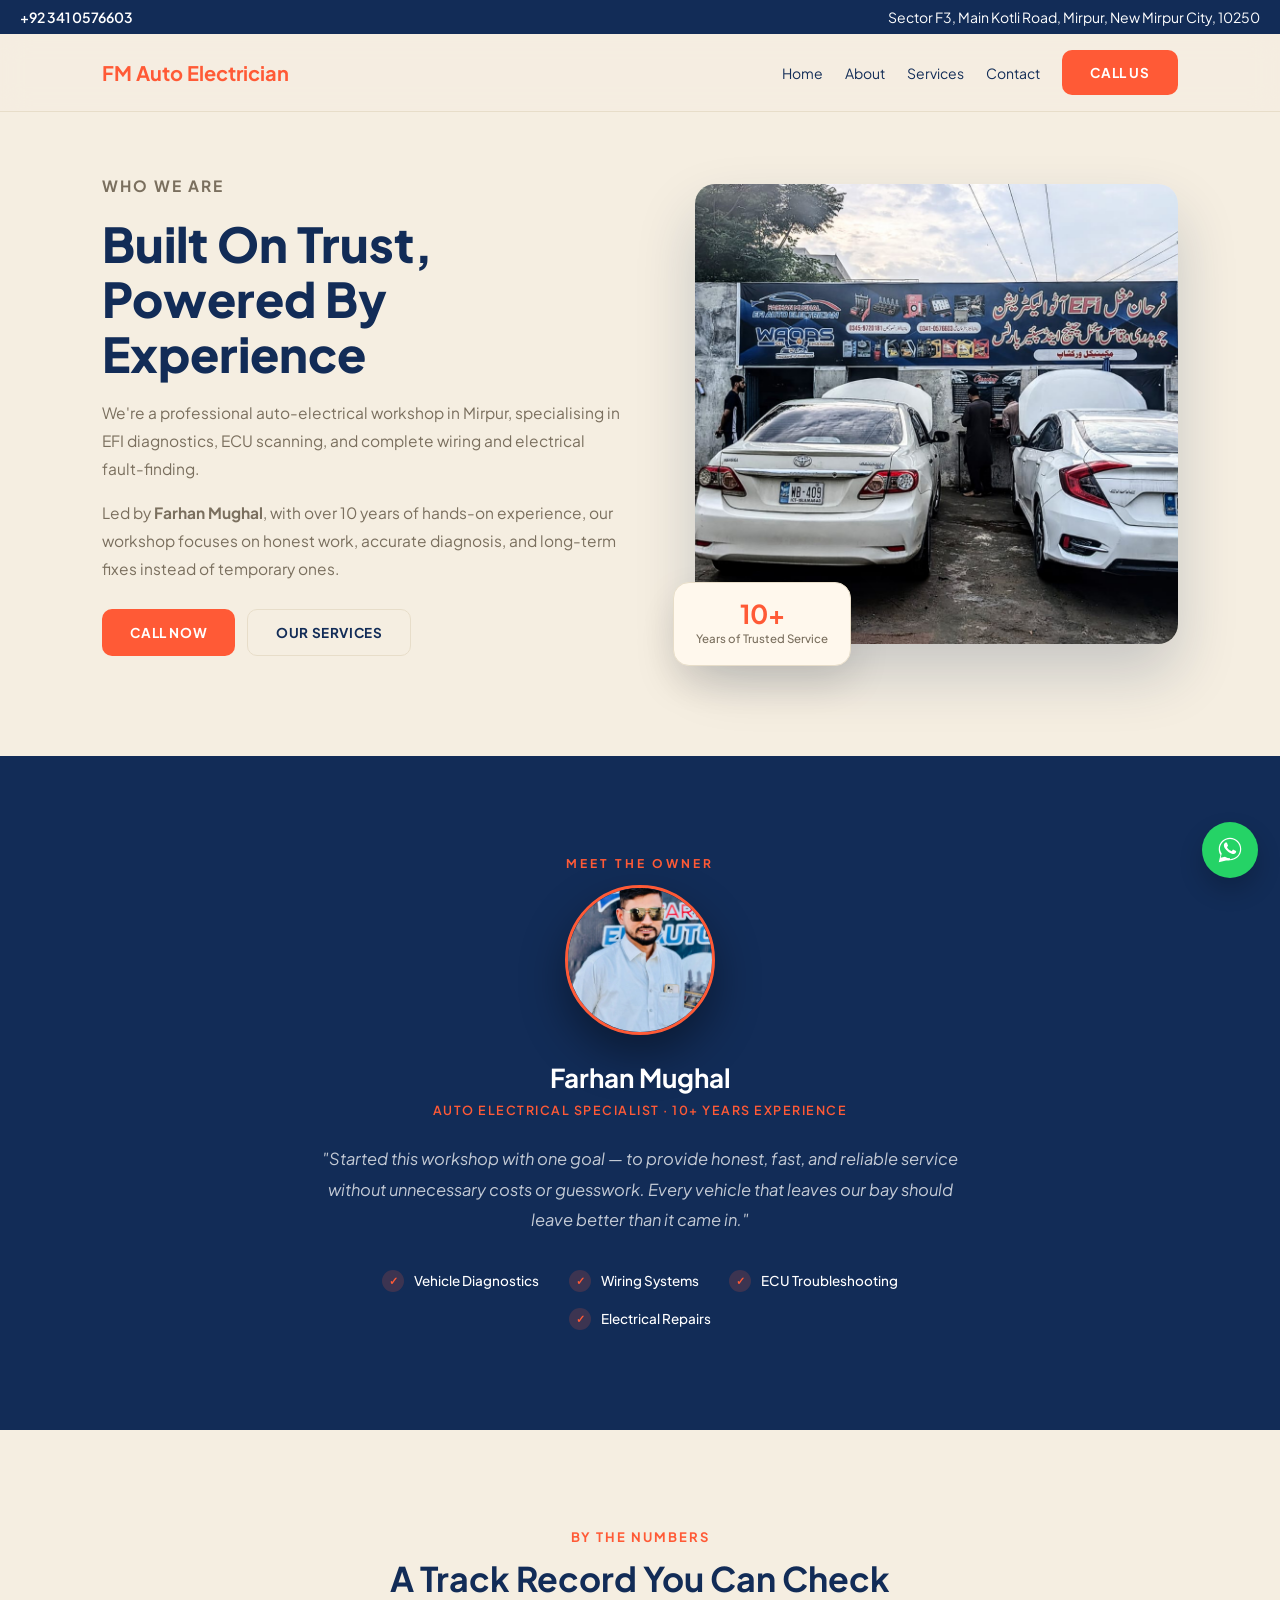
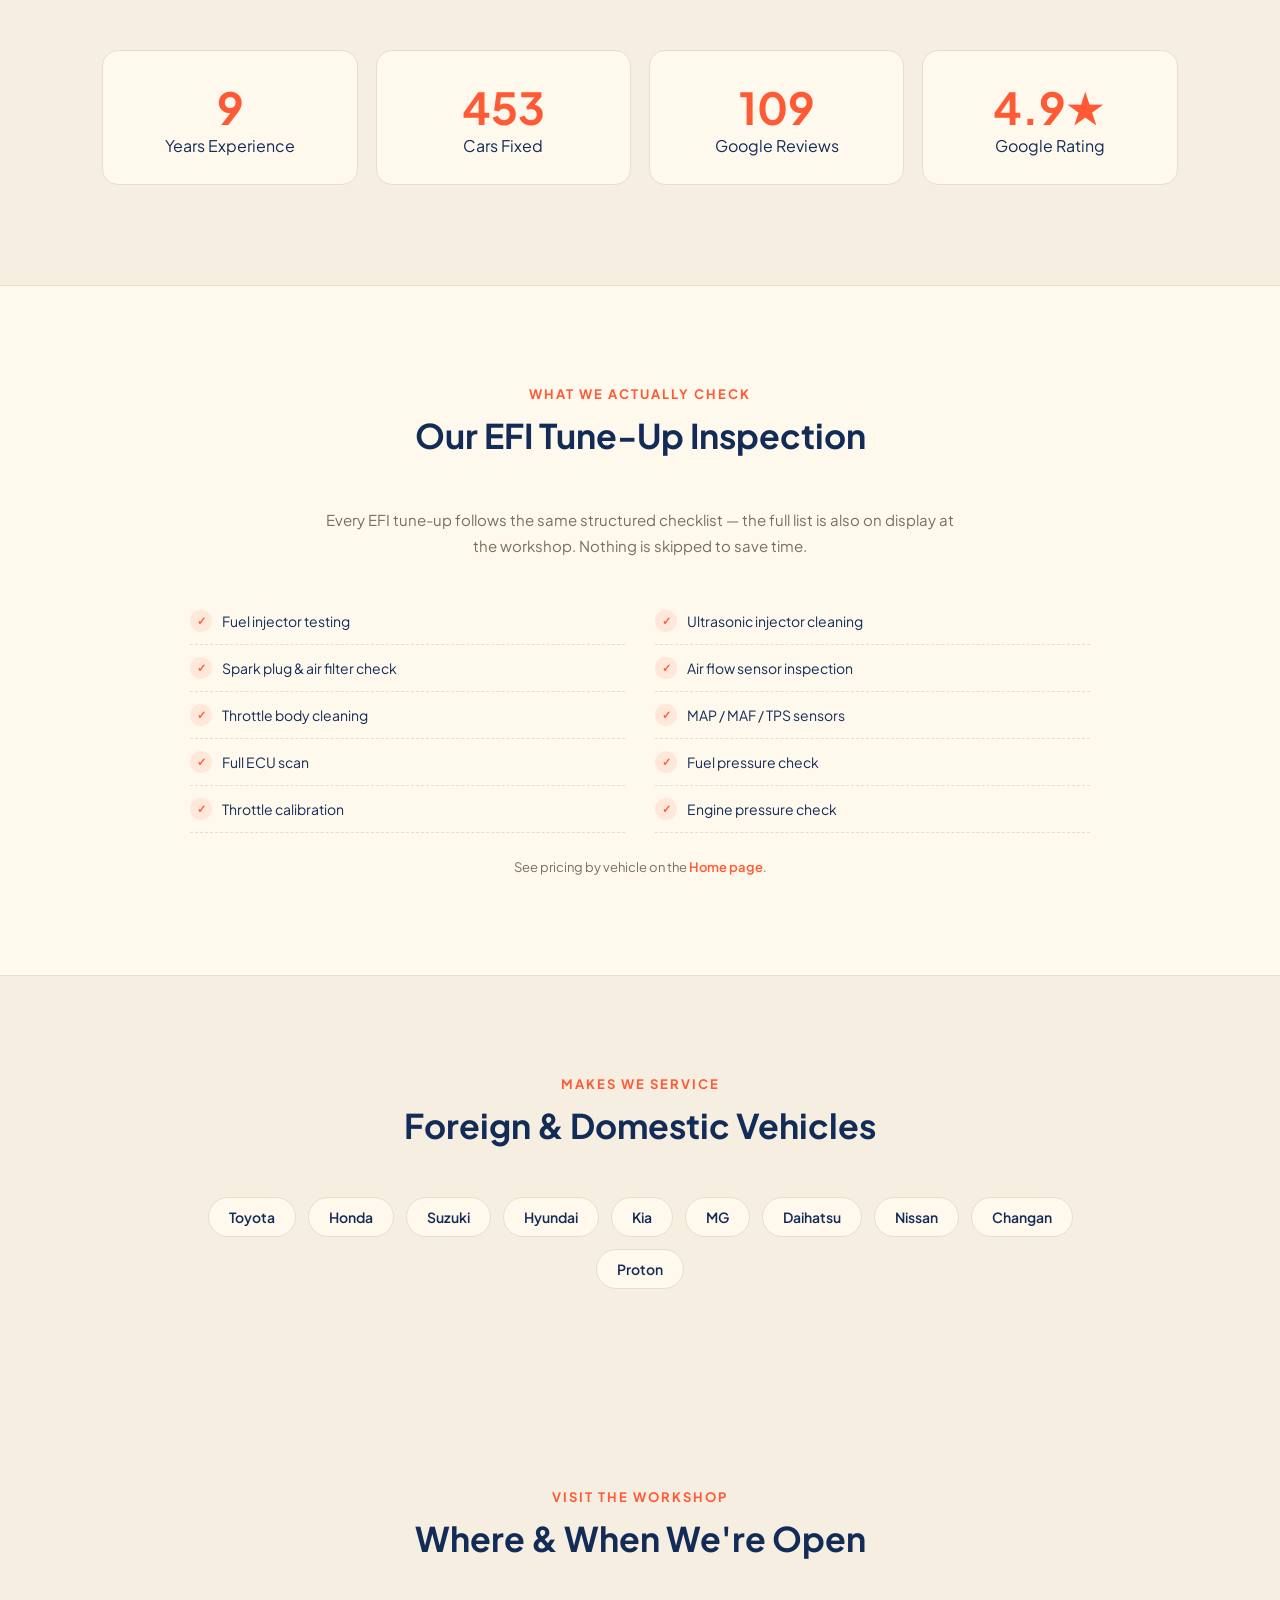
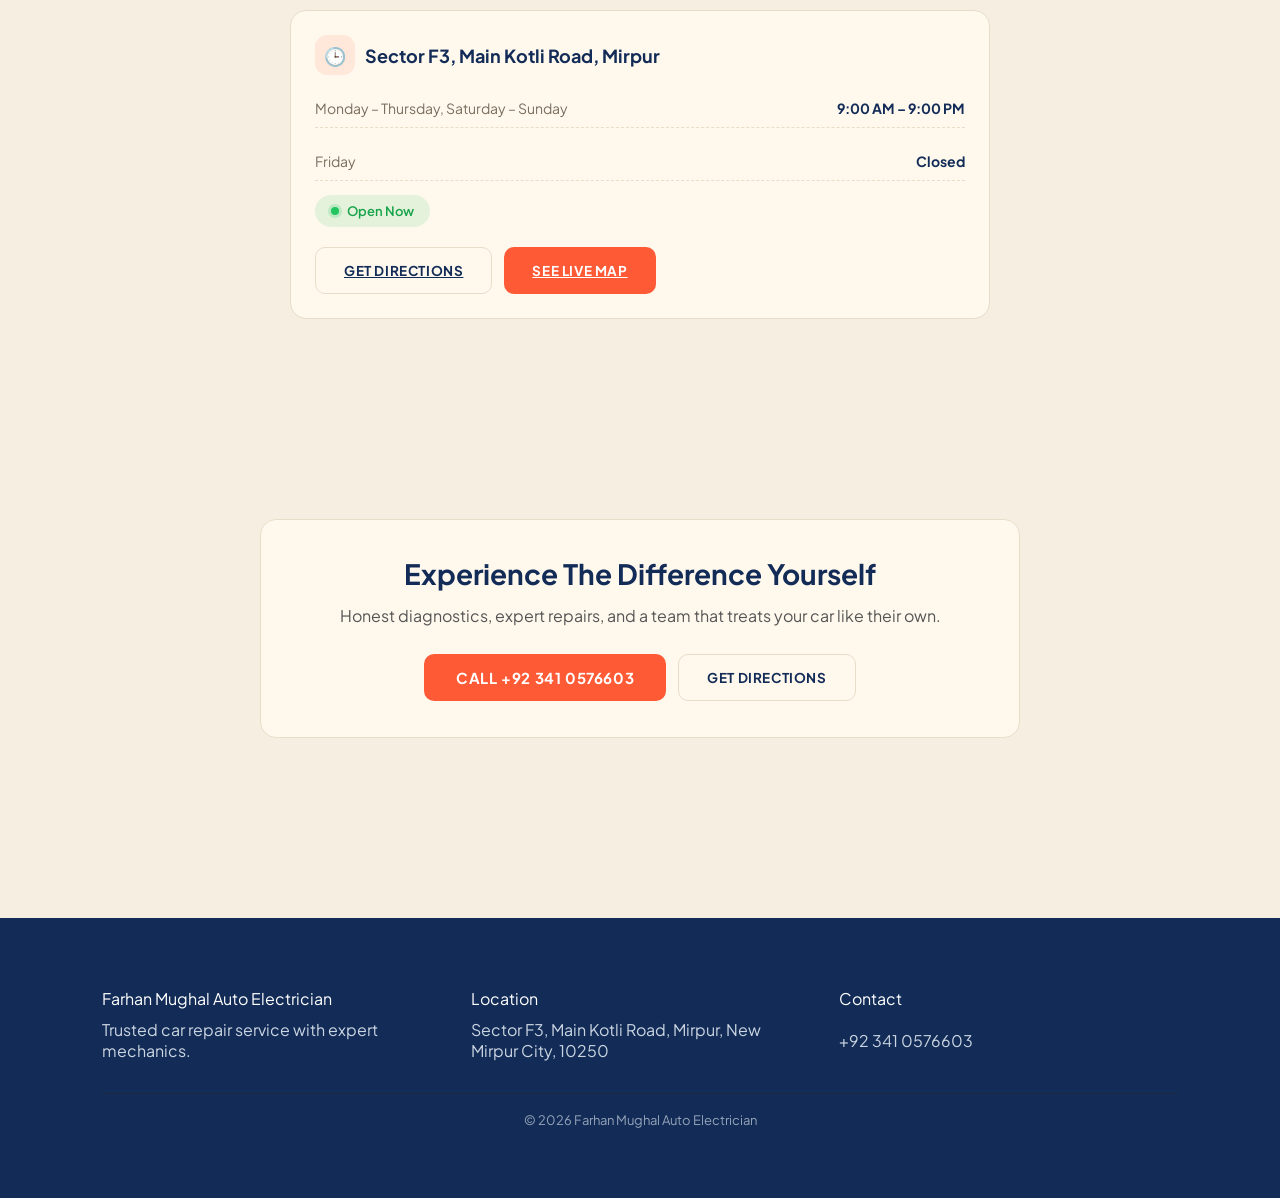
==== commit ef313251: "cleaned code" ====
--- a/about.html
+++ b/about.html
@@ -1,6 +1,5 @@
 <!DOCTYPE html>
 <html lang="en">
-
 <head>
   <meta charset="UTF-8" />
   <meta name="viewport" content="width=device-width, initial-scale=1.0" />
@@ -13,14 +12,11 @@
   <link rel="icon" href="favicon-16.png" type="image/png" sizes="16x16">
   <link rel="apple-touch-icon" href="apple-touch-icon.png">
   <link rel="stylesheet" href="style.css">
-
   <link href="https://fonts.googleapis.com/css2?family=Plus+Jakarta+Sans:wght@300;400;500;600;700;800&display=swap" rel="stylesheet">
 
   <style>
-    /* ===== ABOUT HERO ===== */
-    .about-hero {
-      padding-top: 60px;
-    }
+    /* ABOUT HERO */
+    .about-hero { padding-top: 60px; }
 
     .about-hero-grid {
       display: grid;
@@ -50,9 +46,7 @@
       margin-bottom: 0;
     }
 
-    .about-hero-image {
-      position: relative;
-    }
+    .about-hero-image { position: relative; }
 
     .about-hero-image img {
       width: 100%;
@@ -106,34 +100,15 @@
     }
 
     @media (max-width: 900px) {
-      .about-hero-grid {
-        grid-template-columns: 1fr;
-      }
-
-      .about-hero-image {
-        order: -1;
-      }
-
-      .about-hero-text {
-        text-align: center;
-      }
-
-      .about-hero-text p {
-        margin-left: auto;
-        margin-right: auto;
-      }
-
-      .about-hero-text .hero-buttons {
-        justify-content: center;
-      }
-
-      .about-hero-badge {
-        position: static;
-        margin: 18px auto 0;
-      }
-    }
-
-    /* ===== OWNER SPOTLIGHT ===== */
+      .about-hero-grid { grid-template-columns: 1fr; }
+      .about-hero-image { order: -1; }
+      .about-hero-text { text-align: center; }
+      .about-hero-text p { margin-left: auto; margin-right: auto; }
+      .about-hero-text .hero-buttons { justify-content: center; }
+      .about-hero-badge { position: static; margin: 18px auto 0; }
+    }
+
+    /* OWNER SPOTLIGHT */
     #owner.owner-spotlight-section {
       background: var(--dark);
       text-align: center;
@@ -217,20 +192,17 @@
     }
 
     @media (max-width: 600px) {
-      .owner-creds {
-        flex-direction: column;
-        align-items: center;
-      }
-    }
-
-    /* 4.9★ stat — a fixed real rating, not an animated count-up like
-       the other three, so it's styled plainly with no .count JS hook */
+      .owner-creds { flex-direction: column; align-items: center; }
+    }
+
+    /* 4.9★ stat is a fixed real rating, not an animated count-up like the
+       other three, so it has no .count JS hook */
     .stat-static h2 {
       font-size: 44px;
       color: var(--primary);
     }
 
-    /* ===== WHAT WE ACTUALLY CHECK ===== */
+    /* WHAT WE ACTUALLY CHECK */
     .checklist-section {
       background: var(--card);
       border-top: 1px solid var(--border);
@@ -294,17 +266,13 @@
       text-decoration: none;
     }
 
-    .checklist-note a:hover {
-      text-decoration: underline;
-    }
+    .checklist-note a:hover { text-decoration: underline; }
 
     @media (max-width: 600px) {
-      .checklist-grid {
-        grid-template-columns: 1fr;
-      }
-    }
-
-    /* ===== MAKES WE SERVICE ===== */
+      .checklist-grid { grid-template-columns: 1fr; }
+    }
+
+    /* MAKES WE SERVICE */
     .makes-grid {
       max-width: 900px;
       margin: 0 auto;
@@ -324,17 +292,15 @@
       color: var(--dark);
     }
 
-    /* ===== VISIT THE WORKSHOP ===== */
-    .visit-section {
-      background: var(--bg);
-    }
+    /* VISIT THE WORKSHOP */
+    .visit-section { background: var(--bg); }
 
     .visit-grid {
       max-width: 700px;
       margin: 0 auto;
     }
 
-    /* ===== CTA CARD ===== */
+    /* CTA CARD */
     .cta-card {
       max-width: 760px;
       margin: 0 auto;
@@ -342,9 +308,7 @@
       align-items: center;
     }
 
-    .cta-card .btn {
-      text-decoration: none;
-    }
+    .cta-card .btn { text-decoration: none; }
 
     .cta-card-actions {
       display: flex;
@@ -363,7 +327,6 @@
         +92 341 0576603
       </a>
     </div>
-
     <div class="top-bar-right">
       Sector F3, Main Kotli Road, Mirpur, New Mirpur City, 10250
     </div>
@@ -371,9 +334,7 @@
 
   <!-- NAV -->
   <div class="navbar">
-    <div class="logo">
-      FM <span>Auto Electrician</span>
-    </div>
+    <div class="logo">FM <span>Auto Electrician</span></div>
 
     <button type="button" class="menu-toggle" id="menuToggle" aria-label="Menu" aria-expanded="false" aria-controls="sidebar">☰</button>
 
@@ -382,7 +343,7 @@
       <li><a href="about.html">About</a></li>
       <li><a href="index.html#services">Services</a></li>
       <li><a href="index.html#contact">Contact</a></li>
-      <li><a href="tel:+923410576603" class="btn" style="text-decoration:none; color:white;">Call Us</a></li>
+      <li><a href="tel:+923410576603" class="btn" style="color:white;">Call Us</a></li>
     </ul>
   </div>
 
@@ -399,18 +360,11 @@
   <!-- ABOUT HERO -->
   <section class="about-hero">
     <div class="about-hero-grid">
-
       <div class="about-hero-text">
         <p class="services-eyebrow">Who We Are</p>
         <h1>Built On Trust, Powered By Experience</h1>
-        <p>
-          We're a professional auto-electrical workshop in Mirpur, specialising in EFI diagnostics,
-          ECU scanning, and complete wiring and electrical fault-finding.
-        </p>
-        <p>
-          Led by <strong>Farhan Mughal</strong>, with over 10 years of hands-on experience, our workshop
-          focuses on honest work, accurate diagnosis, and long-term fixes instead of temporary ones.
-        </p>
+        <p>We're a professional auto-electrical workshop in Mirpur, specialising in EFI diagnostics, ECU scanning, and complete wiring and electrical fault-finding.</p>
+        <p>Led by <strong>Farhan Mughal</strong>, with over 10 years of hands-on experience, our workshop focuses on honest work, accurate diagnosis, and long-term fixes instead of temporary ones.</p>
 
         <div class="hero-buttons">
           <a href="tel:+923410576603" class="btn primary" style="text-decoration:none;">Call Now</a>
@@ -425,7 +379,6 @@
           <span>Years of Trusted Service</span>
         </div>
       </div>
-
     </div>
   </section>
 
@@ -434,7 +387,7 @@
     <p class="arsenal-eyebrow">Meet The Owner</p>
 
     <div class="owner-photo-wrap">
-      <img src="WhatsApp Image 2026-06-18 at 8.14.59 PM.jpeg" alt="Farhan Mughal, owner of Farhan Mughal Auto Electrician" width="150" height="150">
+      <img src="images/WhatsApp Image 2026-06-18 at 8.14.59 PM.jpeg" alt="Farhan Mughal, owner of Farhan Mughal Auto Electrician" width="150" height="150">
     </div>
 
     <h3>Farhan Mughal</h3>
@@ -453,41 +406,26 @@
     </ul>
   </section>
 
-  <!-- REAL NUMBERS -->
+  <!-- REAL NUMBERS — actual figures ship in the HTML; script.js only animates them -->
   <section id="story">
     <p class="services-eyebrow" style="text-align:center;">By The Numbers</p>
     <h2 class="section-title">A Track Record You Can Check</h2>
 
     <div class="stats">
-      <div class="stat">
-        <h2 class="count" data-target="10" data-suffix="+">10+</h2>
-        <p>Years Experience</p>
-      </div>
-      <div class="stat">
-        <h2 class="count" data-target="500" data-suffix="+">500+</h2>
-        <p>Cars Fixed</p>
-      </div>
-      <div class="stat">
-        <h2 class="count" data-target="120" data-suffix="+">120+</h2>
-        <p>Google Reviews</p>
-      </div>
-      <div class="stat stat-static">
-        <h2>4.9★</h2>
-        <p>Google Rating</p>
-      </div>
-    </div>
-  </section>
-
-  <!-- WHAT WE ACTUALLY CHECK — real EFI checklist, not vague "precision work" copy -->
+      <div class="stat"><h2 class="count" data-target="10" data-suffix="+">10+</h2><p>Years Experience</p></div>
+      <div class="stat"><h2 class="count" data-target="500" data-suffix="+">500+</h2><p>Cars Fixed</p></div>
+      <div class="stat"><h2 class="count" data-target="120" data-suffix="+">120+</h2><p>Google Reviews</p></div>
+      <div class="stat stat-static"><h2>4.9★</h2><p>Google Rating</p></div>
+    </div>
+  </section>
+
+  <!-- WHAT WE ACTUALLY CHECK -->
   <section id="checklist" class="checklist-section">
     <p class="services-eyebrow" style="text-align:center;">What We Actually Check</p>
     <h2 class="section-title">Our EFI Tune-Up Inspection</h2>
 
     <div class="checklist-intro">
-      <p>
-        Every EFI tune-up follows the same structured checklist — the full list
-        is also on display at the workshop. Nothing is skipped to save time.
-      </p>
+      <p>Every EFI tune-up follows the same structured checklist — the full list is also on display at the workshop. Nothing is skipped to save time.</p>
     </div>
 
     <div class="checklist-grid">
@@ -503,12 +441,10 @@
       <div class="checklist-item"><span class="check-mark">✓</span><span>Engine pressure check</span></div>
     </div>
 
-    <p class="checklist-note">
-      See pricing by vehicle on the <a href="index.html#tuning-fees">Home page</a>.
-    </p>
-  </section>
-
-  <!-- MAKES WE SERVICE — real brand list, matches the homepage marquee -->
+    <p class="checklist-note">See pricing by vehicle on the <a href="index.html#tuning-fees">Home page</a>.</p>
+  </section>
+
+  <!-- MAKES WE SERVICE — matches the homepage brand marquee -->
   <section id="makes">
     <p class="services-eyebrow" style="text-align:center;">Makes We Service</p>
     <h2 class="section-title">Foreign & Domestic Vehicles</h2>
@@ -527,8 +463,7 @@
     </div>
   </section>
 
-  <!-- VISIT THE WORKSHOP — real hours/address, reuses the homepage's
-       timing-card styling instead of duplicating a different design -->
+  <!-- VISIT THE WORKSHOP — reuses the homepage's timing-card styling -->
   <section id="visit" class="visit-section">
     <p class="services-eyebrow" style="text-align:center;">Visit The Workshop</p>
     <h2 class="section-title">Where & When We're Open</h2>
@@ -540,23 +475,16 @@
           <h3>Sector F3, Main Kotli Road, Mirpur</h3>
         </div>
 
-        <div class="timing-row">
-          <span>Monday – Thursday, Saturday – Sunday</span>
-          <strong>9:00 AM – 9:00 PM</strong>
-        </div>
-        <div class="timing-row">
-          <span>Friday</span>
-          <strong>Closed</strong>
-        </div>
+        <div class="timing-row"><span>Monday – Thursday, Saturday – Sunday</span><strong>9:00 AM – 9:00 PM</strong></div>
+        <div class="timing-row"><span>Friday</span><strong>Closed</strong></div>
 
         <div class="status-badge" id="statusBadge">
           <span class="status-dot" id="statusDot"></span>
           <span id="statusText">Checking...</span>
         </div>
 
-        <div class="cta-card-actions" style="justify-content:flex-start; margin-top: 6px;">
-          <a href="https://www.google.com/maps/dir/?api=1&destination=33.129338,73.796815&travelmode=driving"
-             target="_blank" rel="noopener noreferrer" class="btn outline-dark">Get Directions</a>
+        <div class="cta-card-actions" style="justify-content:flex-start; margin-top:6px;">
+          <a href="https://www.google.com/maps/dir/?api=1&destination=33.129338,73.796815&travelmode=driving" target="_blank" rel="noopener noreferrer" class="btn outline-dark">Get Directions</a>
           <a href="index.html#contact" class="btn primary">See Live Map</a>
         </div>
       </div>
@@ -570,66 +498,42 @@
       <p class="sub-text">Honest diagnostics, expert repairs, and a team that treats your car like their own.</p>
       <div class="cta-card-actions">
         <a href="tel:+923410576603" class="btn appointment-btn">Call +92 341 0576603</a>
-        <a href="https://www.google.com/maps/dir/?api=1&destination=33.129338,73.796815&travelmode=driving"
-           target="_blank" rel="noopener noreferrer" class="btn outline-dark">Get Directions</a>
-      </div>
-    </div>
-  </section>
-
-  <a href="https://wa.me/923410576603?text=Hi%20I%20need%20help%20with%20my%20car%20issue" class="whatsapp-float"
-    target="_blank" rel="noopener noreferrer" aria-label="Chat with us on WhatsApp">
+        <a href="https://www.google.com/maps/dir/?api=1&destination=33.129338,73.796815&travelmode=driving" target="_blank" rel="noopener noreferrer" class="btn outline-dark">Get Directions</a>
+      </div>
+    </div>
+  </section>
+
+  <a href="https://wa.me/923410576603?text=Hi%20I%20need%20help%20with%20my%20car%20issue" class="whatsapp-float" target="_blank" rel="noopener noreferrer" aria-label="Chat with us on WhatsApp">
     <svg viewBox="0 0 32 32" width="30" height="30" fill="currentColor" aria-hidden="true">
-      <path
-        d="M16.004 3C9.377 3 4 8.373 4 15c0 2.362.688 4.564 1.875 6.417L4 29l7.77-1.833A11.94 11.94 0 0 0 16.004 27C22.63 27 28 21.627 28 15S22.63 3 16.004 3zm0 21.75a9.7 9.7 0 0 1-4.95-1.354l-.355-.21-4.61 1.088 1.104-4.49-.232-.368A9.71 9.71 0 0 1 5.25 15c0-5.937 4.816-10.75 10.754-10.75 5.937 0 10.746 4.813 10.746 10.75 0 5.938-4.809 10.75-10.746 10.75zm5.895-8.05c-.322-.161-1.905-.94-2.2-1.048-.295-.108-.51-.161-.724.161-.214.322-.83 1.048-1.018 1.263-.188.215-.376.242-.698.081-.322-.161-1.36-.501-2.59-1.598-.957-.853-1.603-1.907-1.791-2.229-.188-.322-.02-.496.141-.657.145-.144.322-.376.483-.564.161-.188.214-.322.322-.537.107-.215.053-.403-.027-.564-.08-.161-.724-1.745-.992-2.39-.261-.628-.526-.543-.724-.553l-.617-.011c-.215 0-.564.08-.859.403-.295.322-1.126 1.1-1.126 2.684 0 1.584 1.153 3.115 1.314 3.33.161.215 2.267 3.463 5.494 4.858.768.332 1.367.53 1.834.678.771.245 1.472.21 2.027.128.618-.092 1.905-.78 2.174-1.532.268-.752.268-1.397.188-1.532-.08-.134-.295-.215-.617-.376z" />
+      <path d="M16.004 3C9.377 3 4 8.373 4 15c0 2.362.688 4.564 1.875 6.417L4 29l7.77-1.833A11.94 11.94 0 0 0 16.004 27C22.63 27 28 21.627 28 15S22.63 3 16.004 3zm0 21.75a9.7 9.7 0 0 1-4.95-1.354l-.355-.21-4.61 1.088 1.104-4.49-.232-.368A9.71 9.71 0 0 1 5.25 15c0-5.937 4.816-10.75 10.754-10.75 5.937 0 10.746 4.813 10.746 10.75 0 5.938-4.809 10.75-10.746 10.75zm5.895-8.05c-.322-.161-1.905-.94-2.2-1.048-.295-.108-.51-.161-.724.161-.214.322-.83 1.048-1.018 1.263-.188.215-.376.242-.698.081-.322-.161-1.36-.501-2.59-1.598-.957-.853-1.603-1.907-1.791-2.229-.188-.322-.02-.496.141-.657.145-.144.322-.376.483-.564.161-.188.214-.322.322-.537.107-.215.053-.403-.027-.564-.08-.161-.724-1.745-.992-2.39-.261-.628-.526-.543-.724-.553l-.617-.011c-.215 0-.564.08-.859.403-.295.322-1.126 1.1-1.126 2.684 0 1.584 1.153 3.115 1.314 3.33.161.215 2.267 3.463 5.494 4.858.768.332 1.367.53 1.834.678.771.245 1.472.21 2.027.128.618-.092 1.905-.78 2.174-1.532.268-.752.268-1.397.188-1.532-.08-.134-.295-.215-.617-.376z"/>
     </svg>
   </a>
 
   <!-- STICKY MOBILE ACTION BAR -->
   <div class="action-bar" role="group" aria-label="Contact Farhan Mughal Auto Electrician">
-    <a href="tel:+923410576603" class="action-bar__item action-bar__item--call" data-loc="sticky">
-      <span aria-hidden="true">📞</span>
-      <span>Call</span>
-    </a>
-    <a href="https://wa.me/923410576603?text=Hi%20I%20need%20help%20with%20my%20car%20issue"
-       target="_blank" rel="noopener noreferrer" class="action-bar__item" data-loc="sticky">
-      <span aria-hidden="true">💬</span>
-      <span>WhatsApp</span>
-    </a>
-    <a href="https://www.google.com/maps/dir/?api=1&destination=33.129338,73.796815&travelmode=driving"
-       target="_blank" rel="noopener noreferrer" class="action-bar__item" data-loc="sticky">
-      <span aria-hidden="true">📍</span>
-      <span>Directions</span>
-    </a>
+    <a href="tel:+923410576603" class="action-bar__item action-bar__item--call" data-loc="sticky"><span aria-hidden="true">📞</span><span>Call</span></a>
+    <a href="https://wa.me/923410576603?text=Hi%20I%20need%20help%20with%20my%20car%20issue" target="_blank" rel="noopener noreferrer" class="action-bar__item" data-loc="sticky"><span aria-hidden="true">💬</span><span>WhatsApp</span></a>
+    <a href="https://www.google.com/maps/dir/?api=1&destination=33.129338,73.796815&travelmode=driving" target="_blank" rel="noopener noreferrer" class="action-bar__item" data-loc="sticky"><span aria-hidden="true">📍</span><span>Directions</span></a>
   </div>
 
-  <!-- FOOTER -->
   <footer>
     <div class="footer-grid">
-
       <div>
         <div class="footer-title">Farhan Mughal Auto Electrician</div>
         <p>Trusted car repair service with expert mechanics.</p>
       </div>
-
       <div>
         <div class="footer-title">Location</div>
         <p>Sector F3, Main Kotli Road, Mirpur, New Mirpur City, 10250</p>
       </div>
-
       <div>
         <div class="footer-title">Contact</div>
         <p><a href="tel:+923410576603" class="footer-phone-link">+92 341 0576603</a></p>
       </div>
-
-    </div>
-
-    <div class="footer-bottom">
-      © 2026 Farhan Mughal Auto Electrician
-    </div>
+    </div>
+    <div class="footer-bottom">© 2026 Farhan Mughal Auto Electrician</div>
   </footer>
 
   <script src="about.js" defer></script>
-
 </body>
-
 </html>
